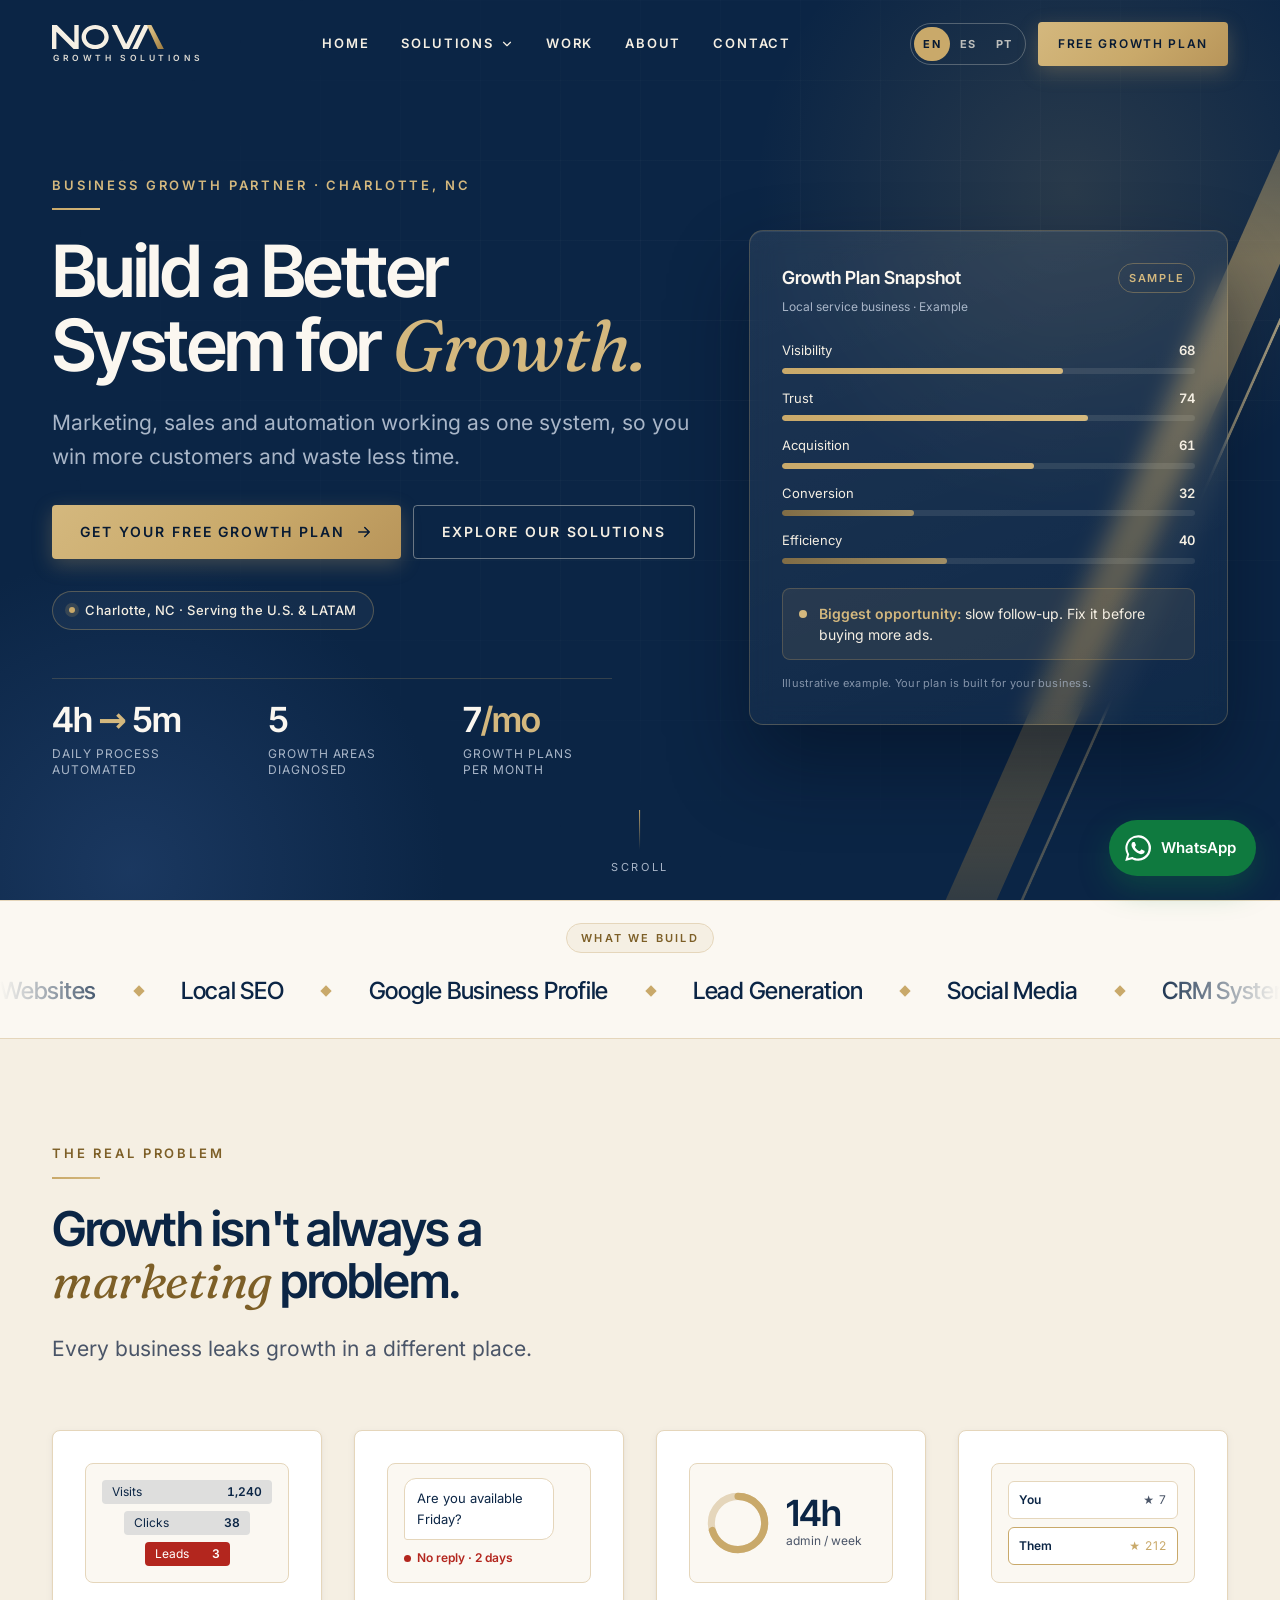
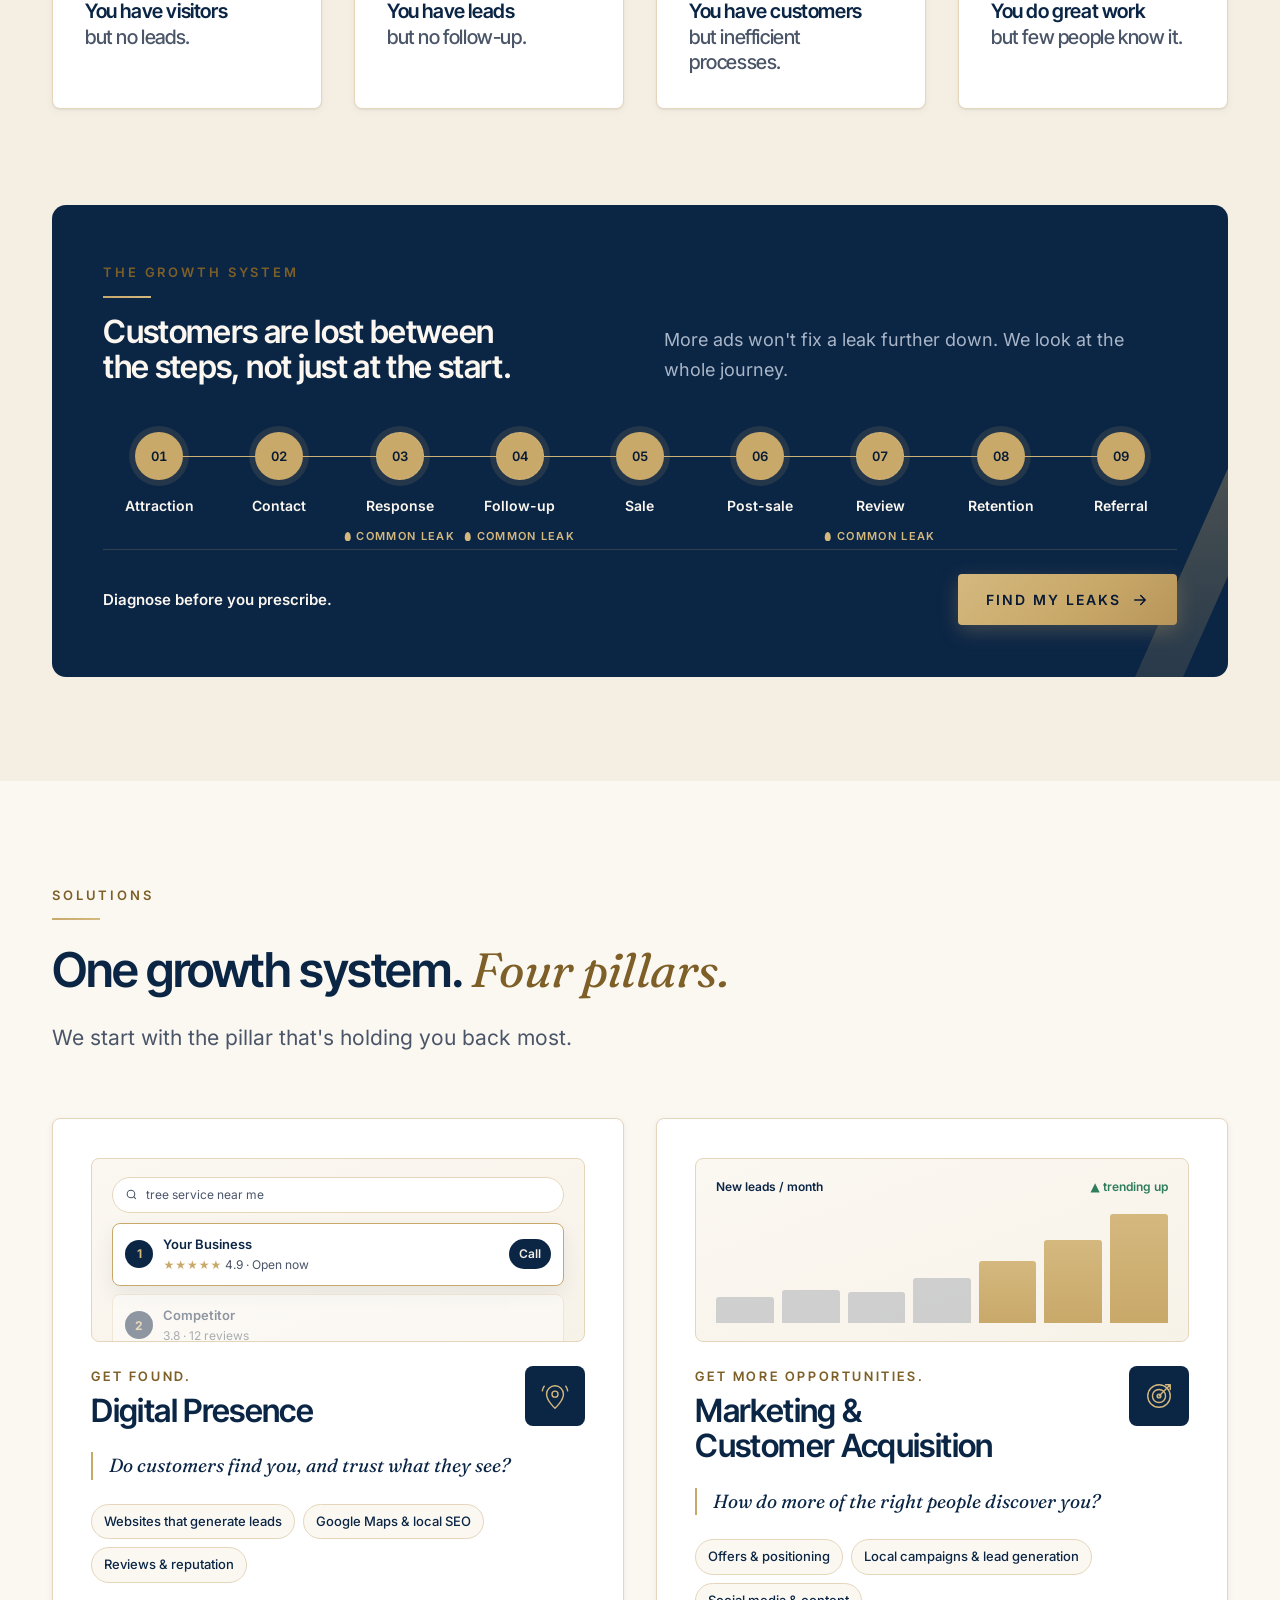
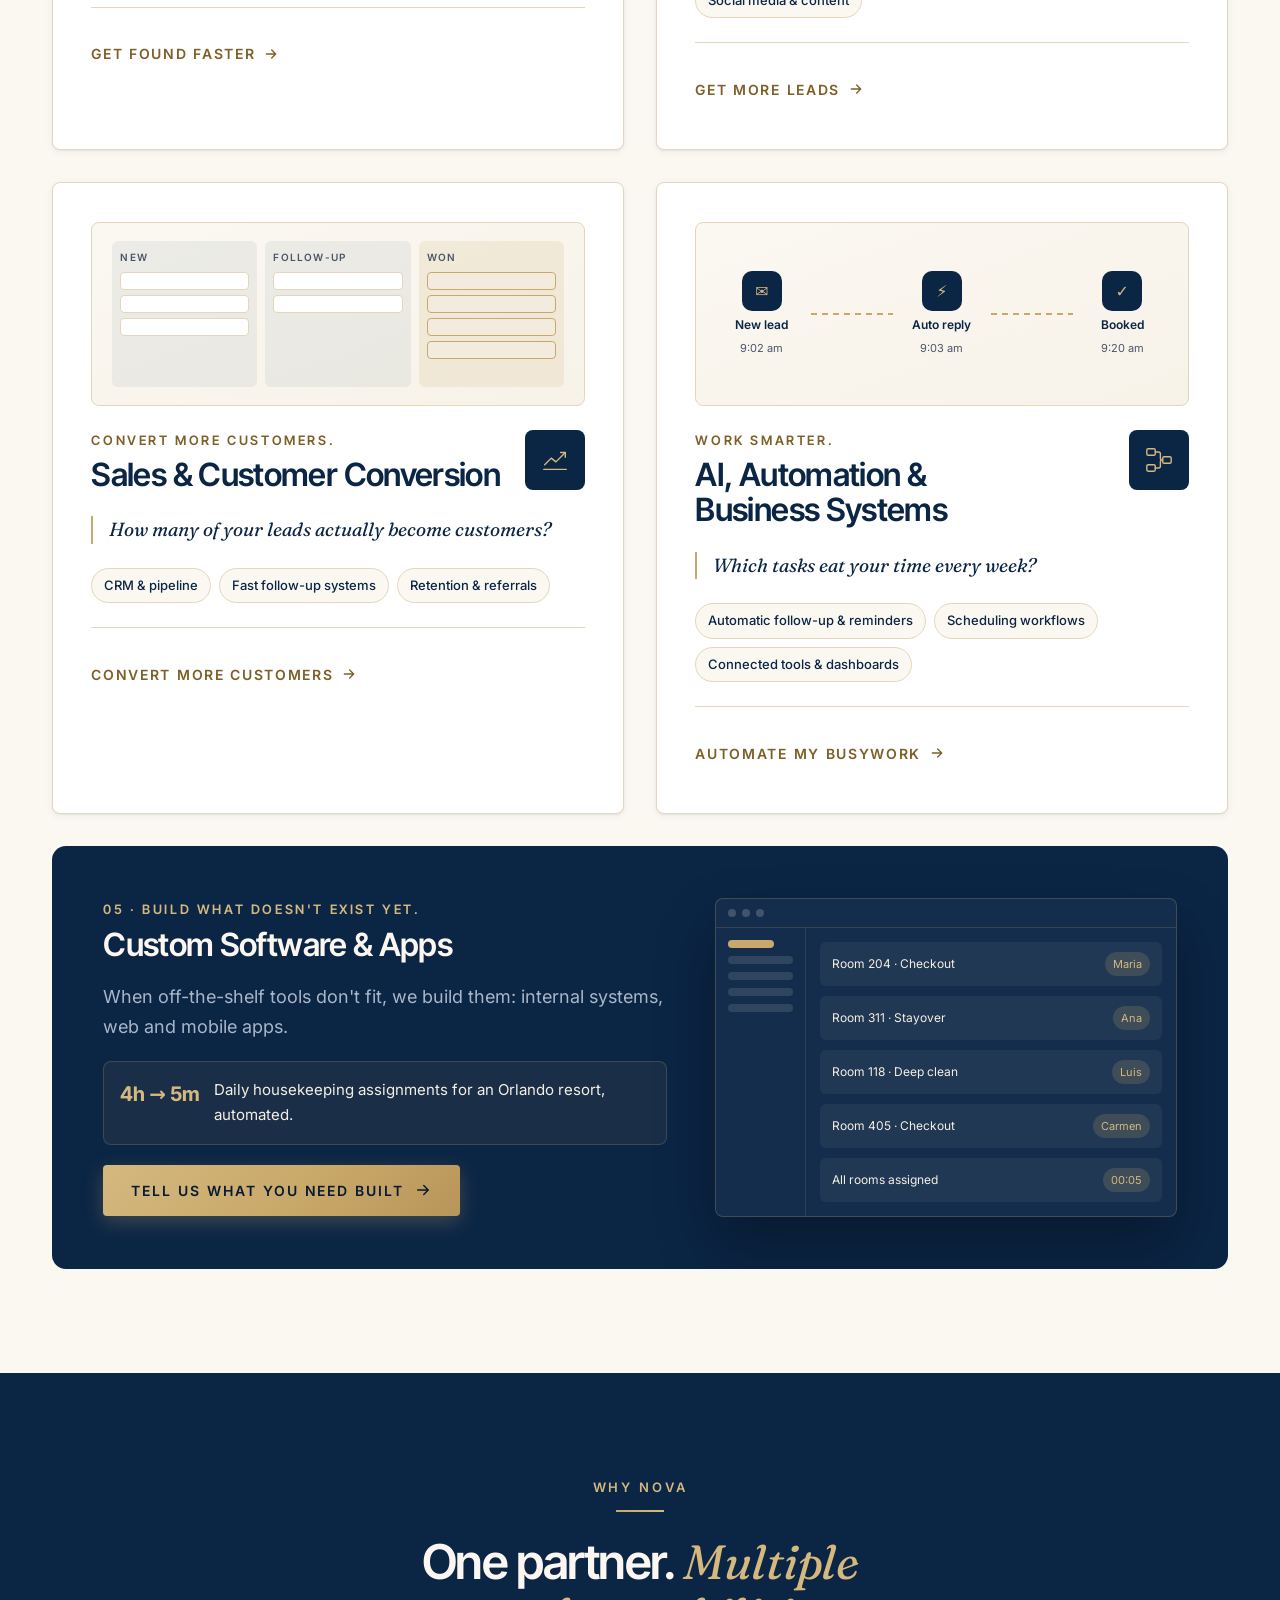
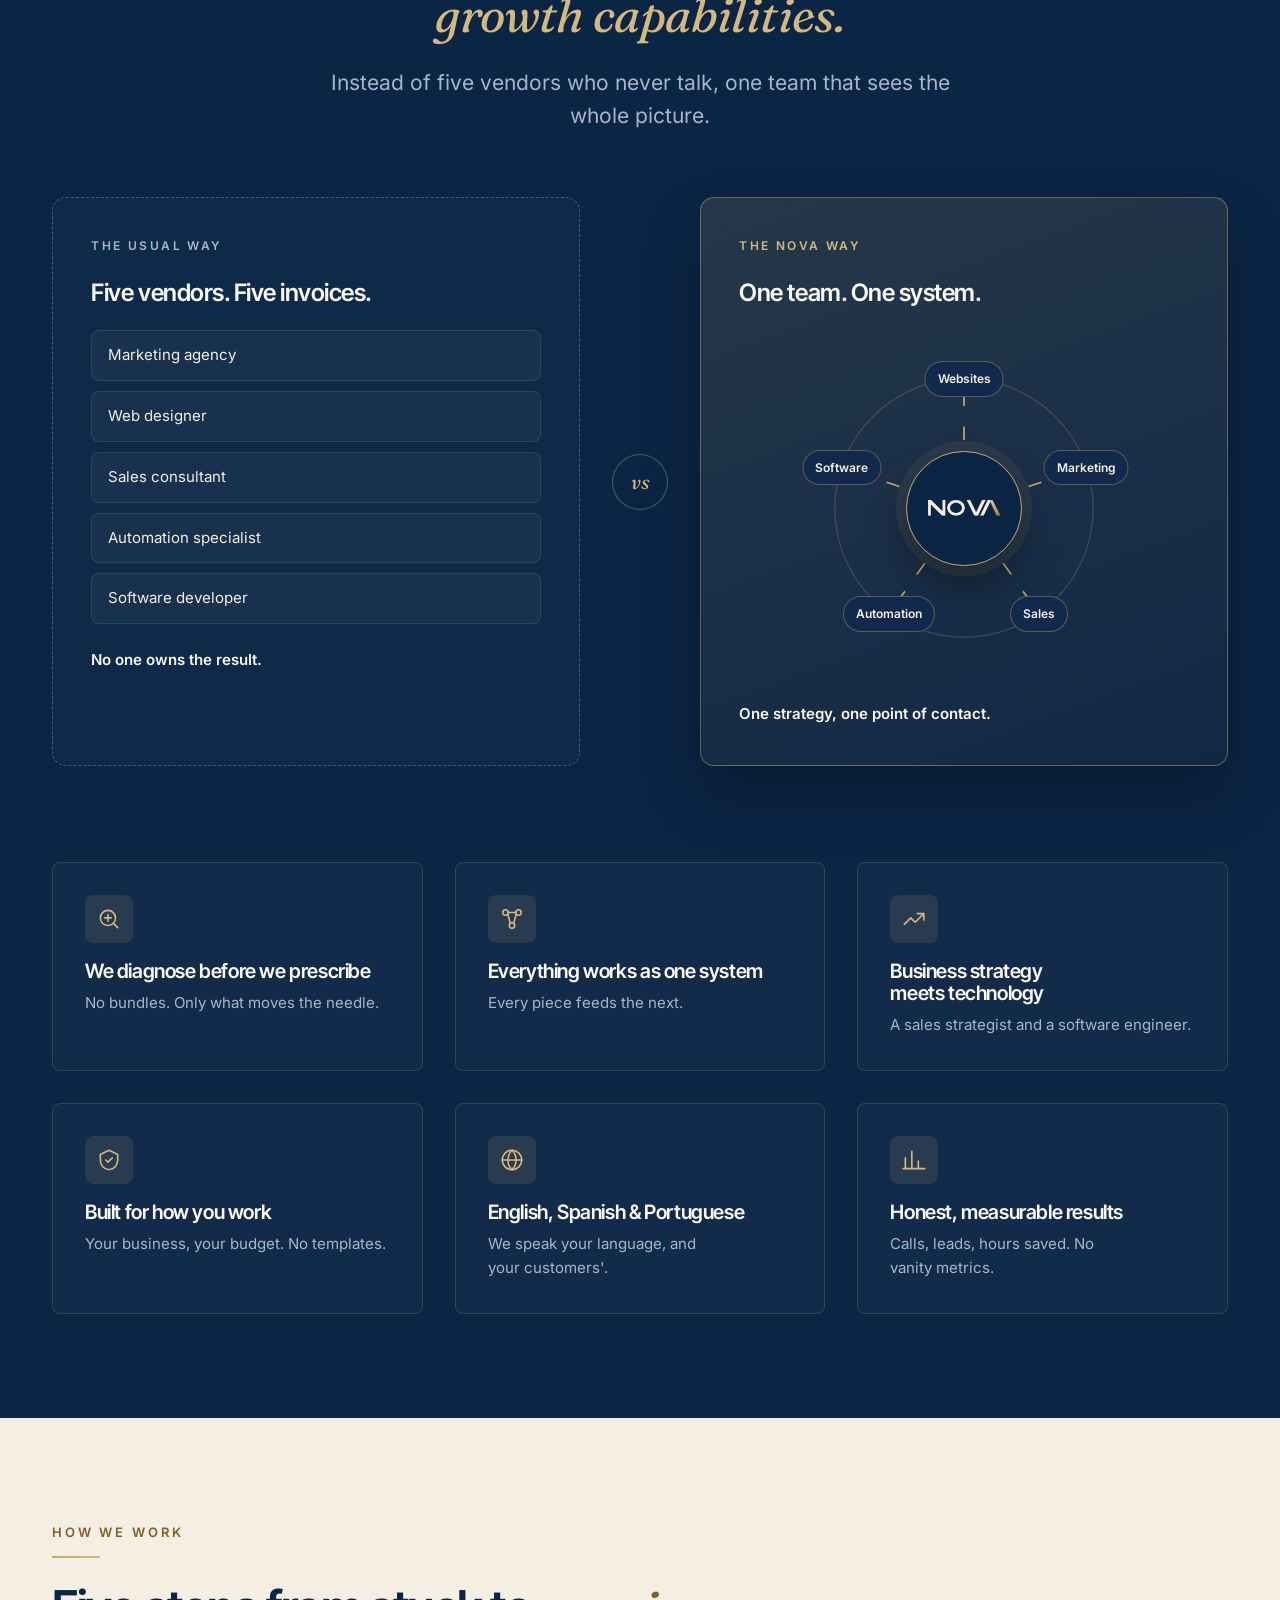
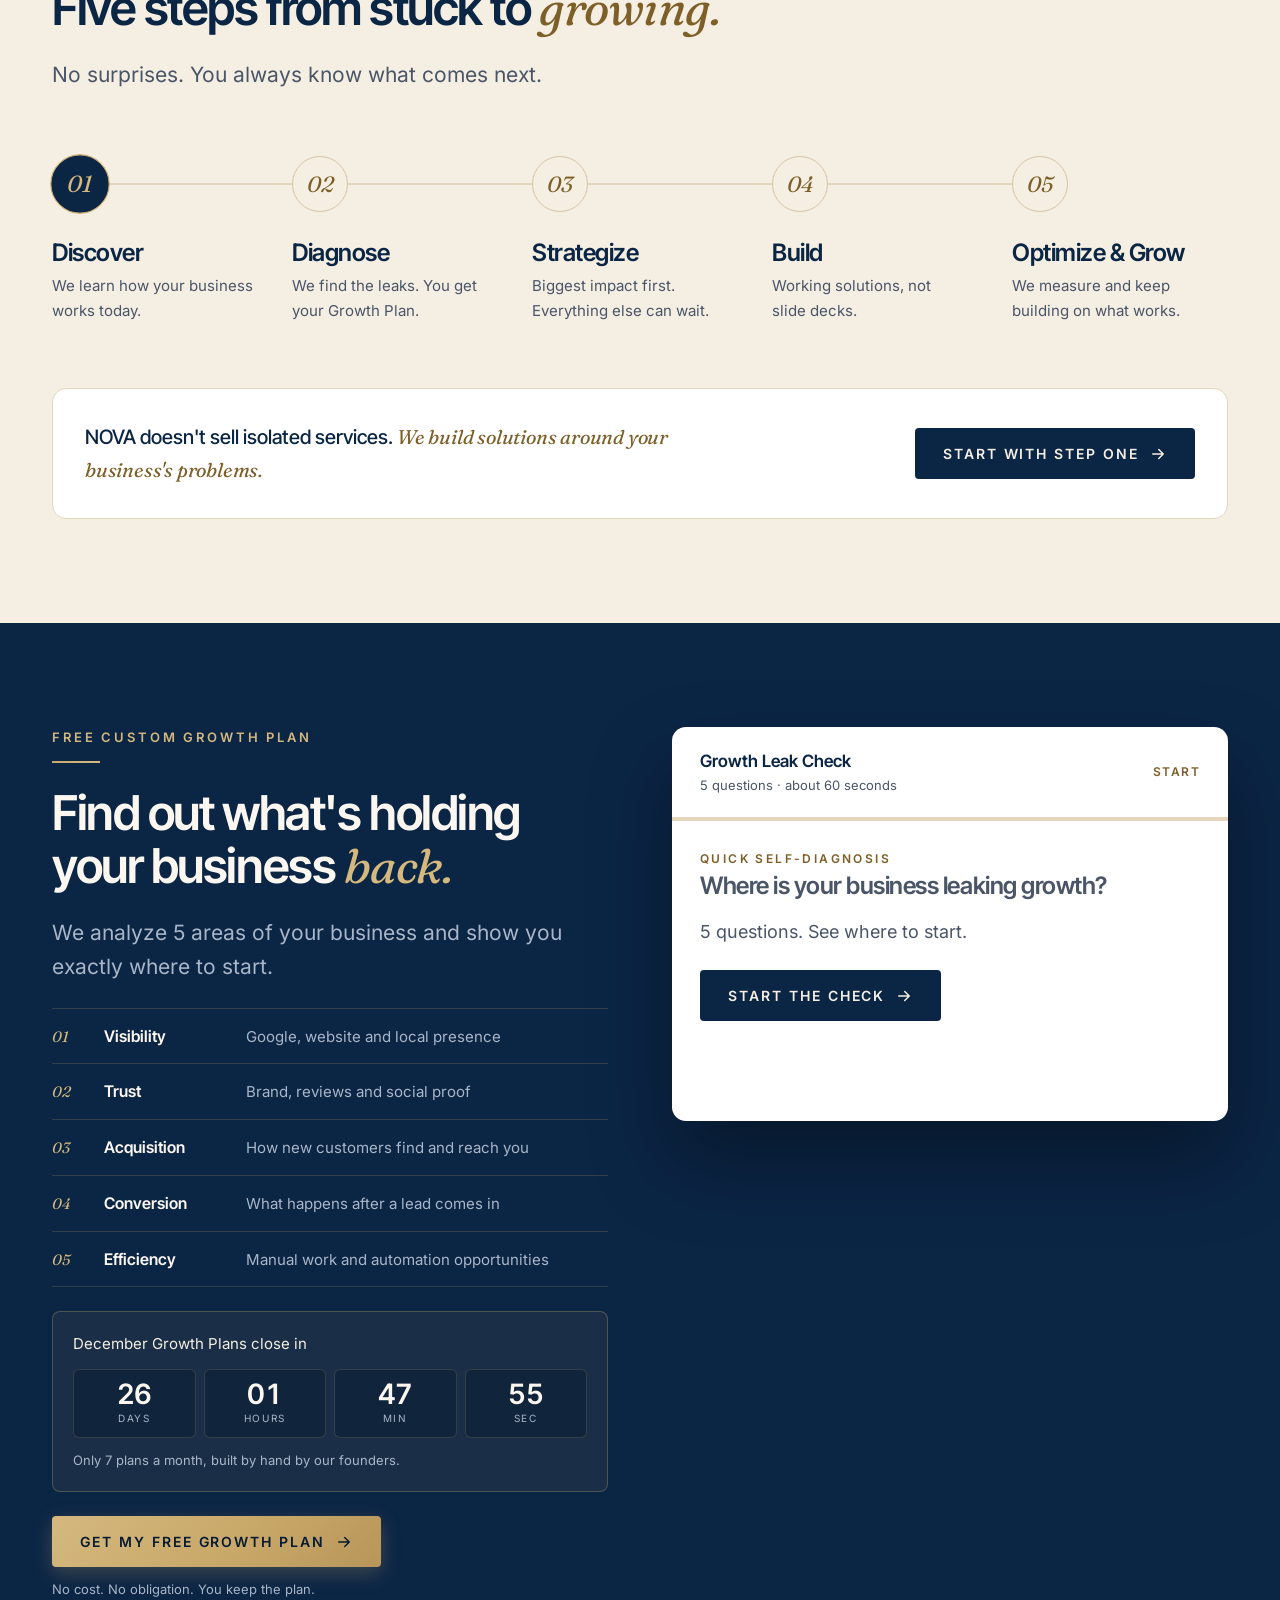
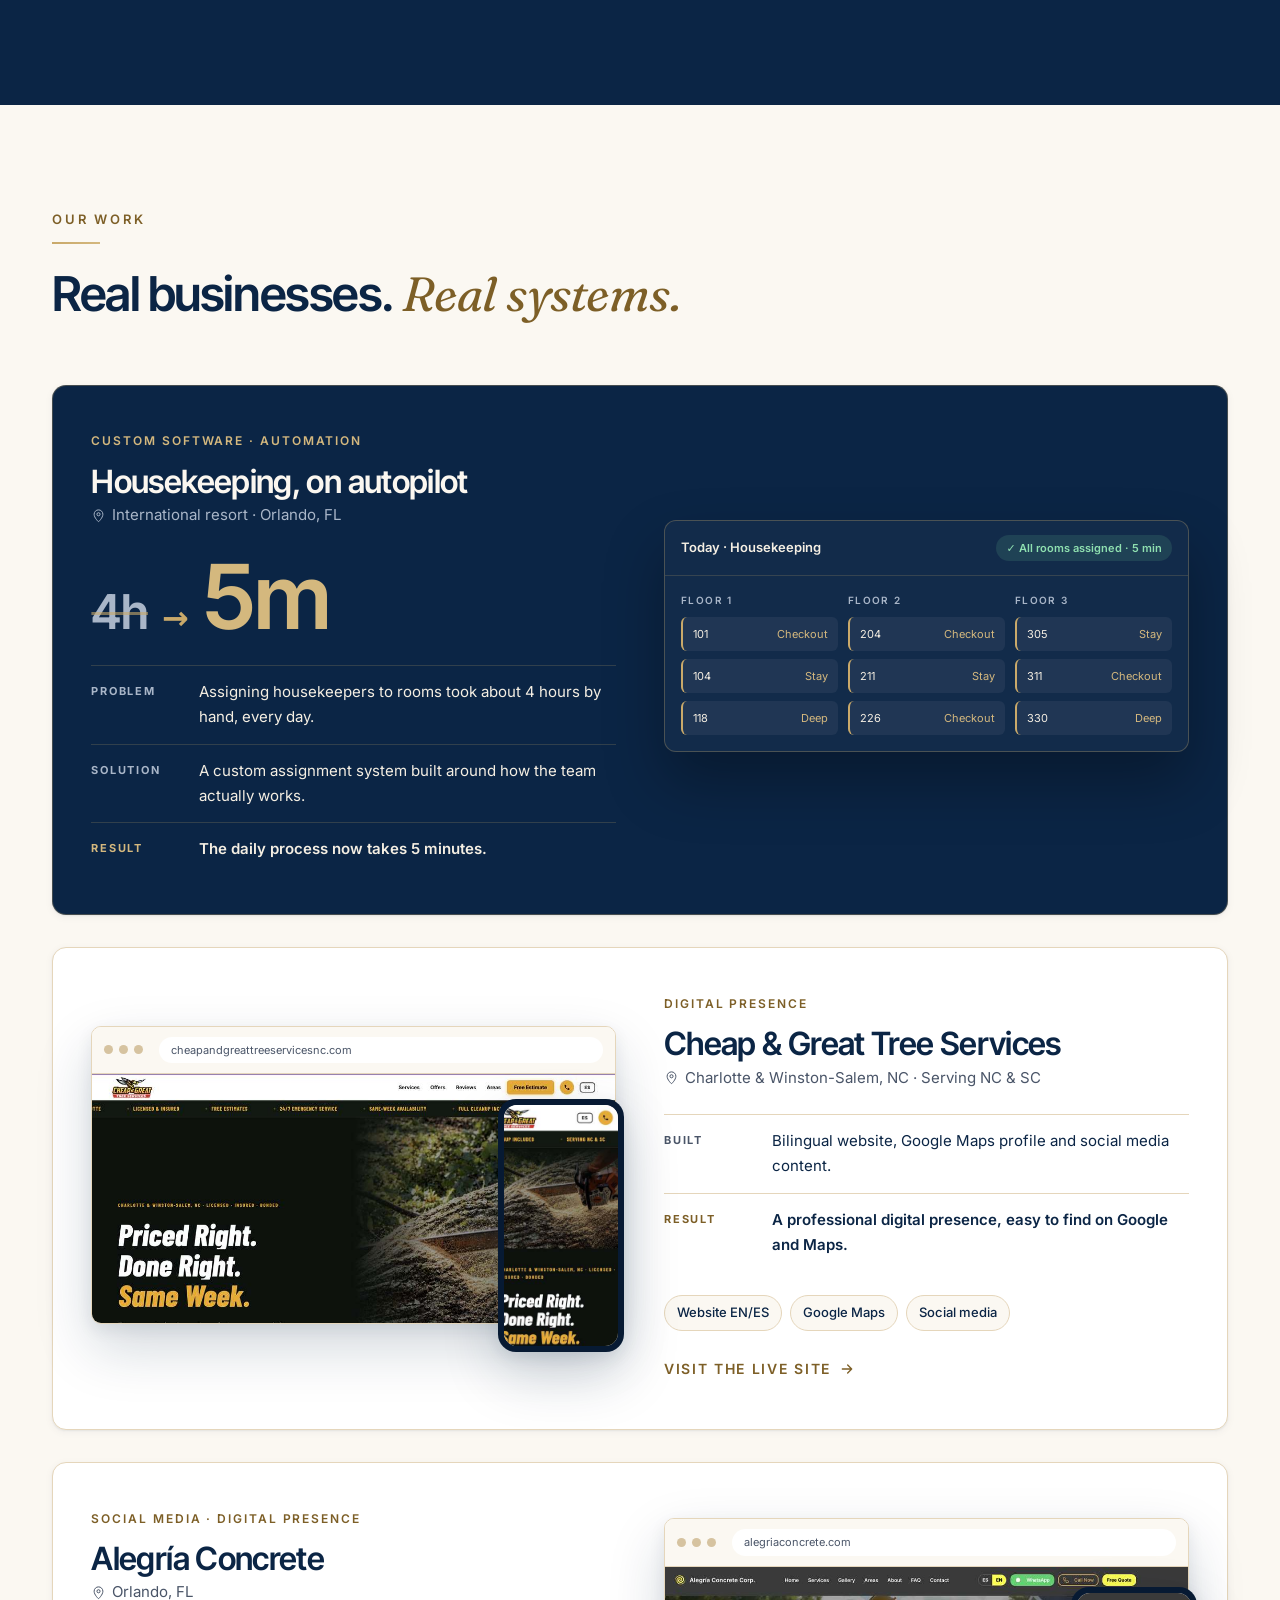
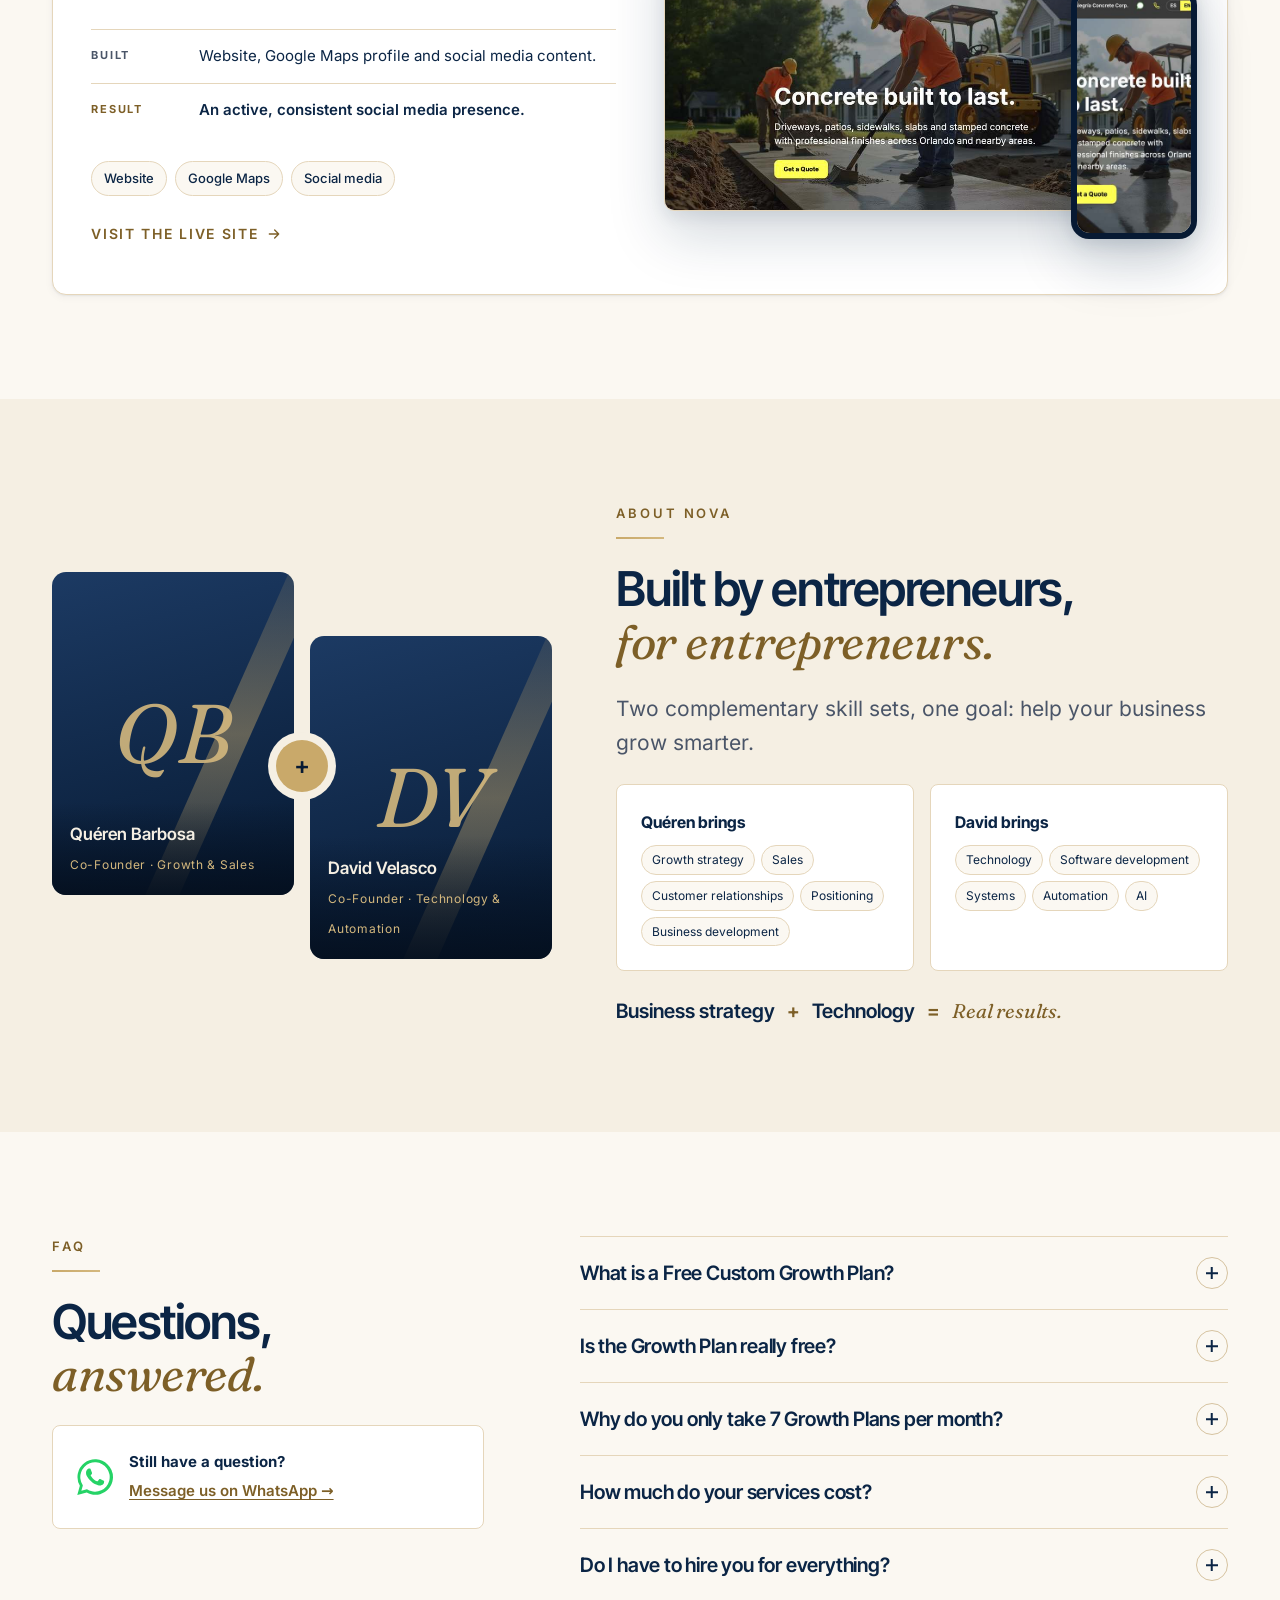
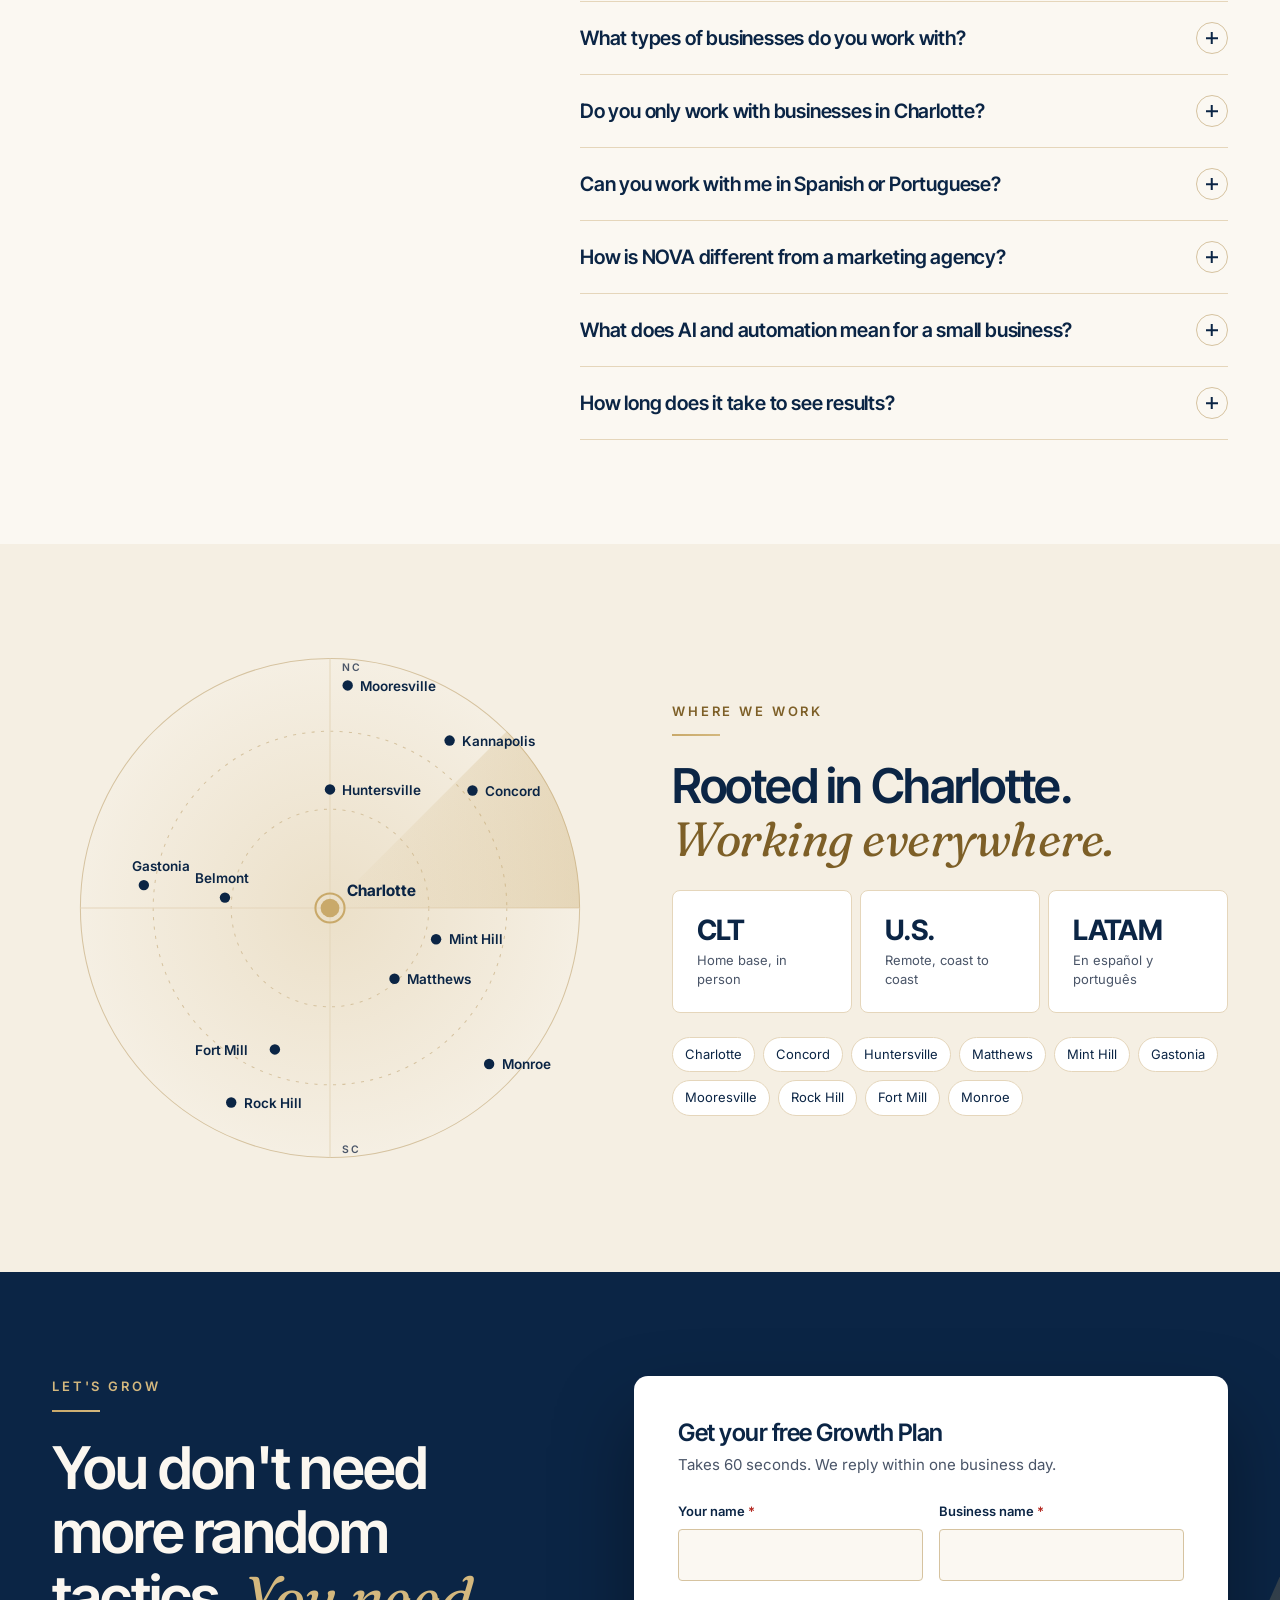
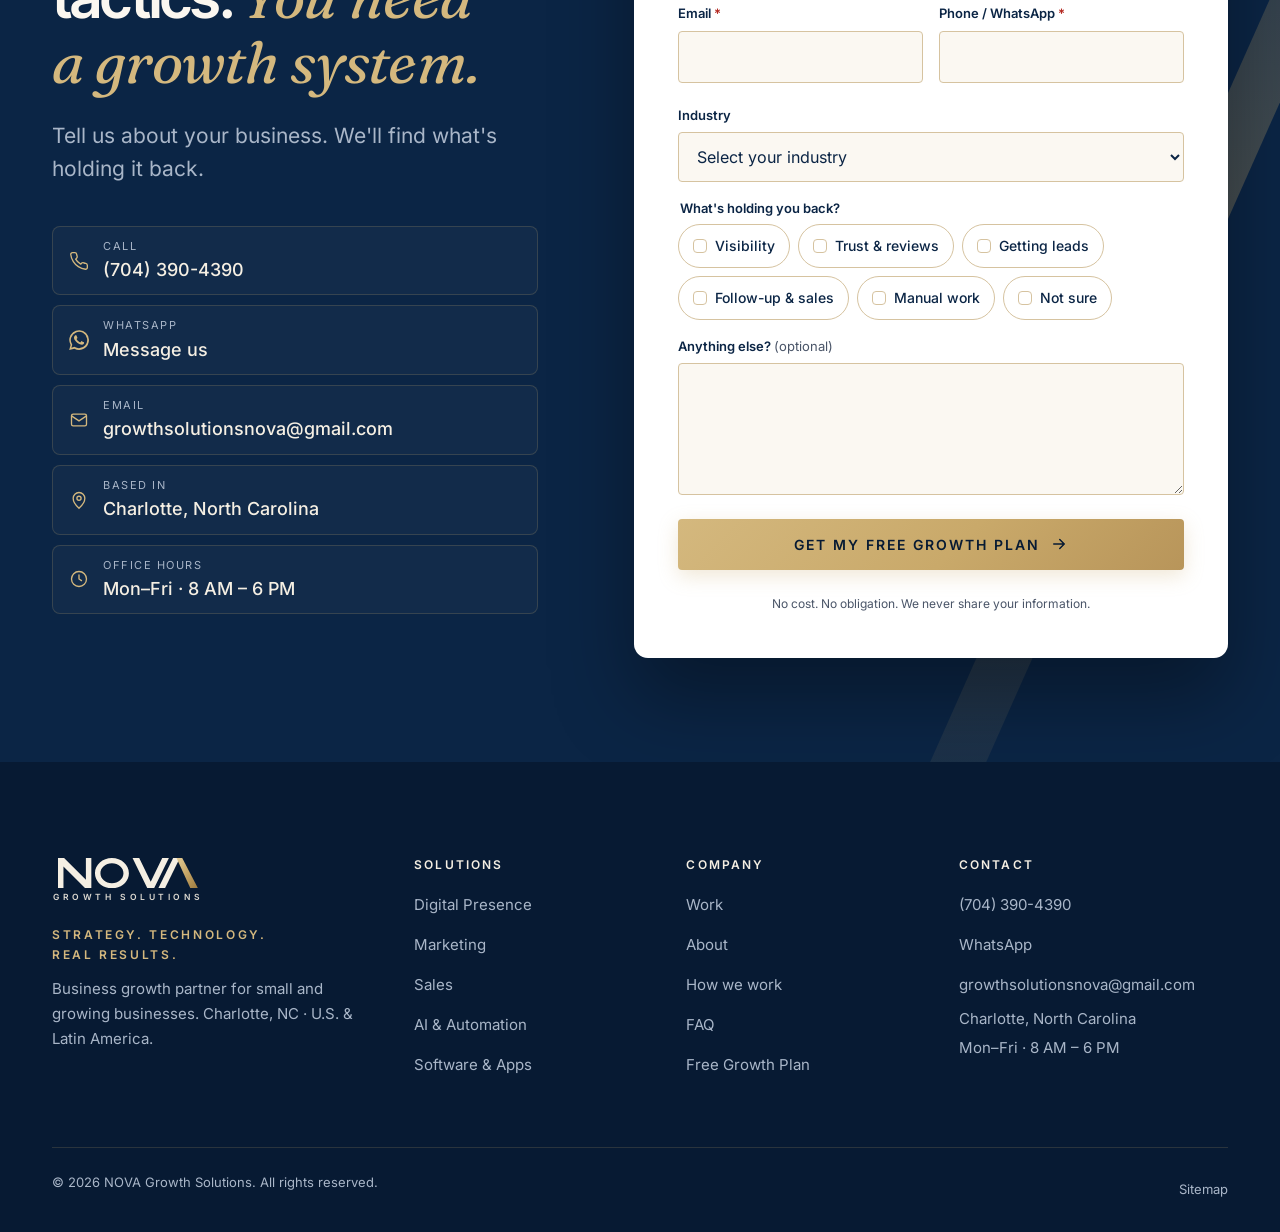
==== index.html @ db994dba "Add files via upload" ====
<!doctype html>
<html lang="en" class="no-js">
<head>
<meta charset="utf-8">
<meta name="viewport" content="width=device-width, initial-scale=1, viewport-fit=cover">
<script>document.documentElement.classList.replace('no-js','js');</script>

<!-- ============ SEO ============ -->
<title>NOVA Growth Solutions | Business Growth Partner in Charlotte, NC</title>
<meta name="description" content="Charlotte business growth partner: websites, local SEO, marketing, sales systems and AI automation for small businesses. Get your free Custom Growth Plan.">
<meta name="keywords" content="business growth partner, small business marketing Charlotte NC, website design Charlotte NC, local SEO Charlotte, marketing agency Charlotte NC, business automation Charlotte, Google Business Profile optimization Charlotte, CRM setup for small business, small business growth consulting, marketing for home service businesses, contractor marketing agency, lead follow-up automation, AI automation for small business, custom software for small business, free growth plan">
<meta name="author" content="NOVA Growth Solutions">
<meta name="robots" content="index, follow, max-image-preview:large">
<meta name="theme-color" content="#0B2545">
<meta name="color-scheme" content="light dark">
<meta name="geo.region" content="US-NC">
<meta name="geo.placename" content="Charlotte">
<meta name="geo.position" content="35.2271;-80.8431">
<link rel="canonical" href="https://novagrowth.solutions/">
<link rel="alternate" hreflang="en" href="https://novagrowth.solutions/">
<link rel="alternate" hreflang="x-default" href="https://novagrowth.solutions/">
<link rel="sitemap" type="application/xml" href="https://novagrowth.solutions/sitemap.xml">

<!-- Open Graph -->
<meta property="og:type" content="website">
<meta property="og:site_name" content="NOVA Growth Solutions">
<meta property="og:title" content="NOVA Growth Solutions — Build a Better System for Growth">
<meta property="og:description" content="Strategy, marketing, sales, technology and automation in one growth partner. Get a free Custom Growth Plan for your business.">
<meta property="og:url" content="https://novagrowth.solutions/">
<meta property="og:image" content="https://novagrowth.solutions/og-image.jpg">
<meta property="og:image:width" content="1200">
<meta property="og:image:height" content="630">
<meta property="og:image:alt" content="NOVA Growth Solutions — Strategy. Technology. Real Results.">
<meta property="og:locale" content="en_US">
<meta property="og:locale:alternate" content="es_US">
<meta property="og:locale:alternate" content="pt_BR">

<!-- Twitter / X -->
<meta name="twitter:card" content="summary_large_image">
<meta name="twitter:title" content="NOVA Growth Solutions — Build a Better System for Growth">
<meta name="twitter:description" content="Websites, marketing, sales systems and AI automation for growing businesses. Get your free Custom Growth Plan.">
<meta name="twitter:image" content="https://novagrowth.solutions/og-image.jpg">

<!-- Favicon: gold "A" chevron from the NOVA wordmark (inline SVG, works offline) -->
<link rel="icon" type="image/svg+xml" href="data:image/svg+xml,%3Csvg xmlns='http://www.w3.org/2000/svg' viewBox='0 0 64 64'%3E%3Crect width='64' height='64' rx='12' fill='%230B2545'/%3E%3Cpath d='M14 50 32 14l18 36h-8L32 30 22 50z' fill='%23C9A96A'/%3E%3C/svg%3E">

<!-- Fonts are embedded below (base64) so the site works offline:
     no preconnect / Google Fonts request needed. -->

<!-- ============ STRUCTURED DATA ============ -->
<script type="application/ld+json">
{
  "@context": "https://schema.org",
  "@graph": [
    {
      "@type": "ProfessionalService",
      "@id": "https://novagrowth.solutions/#business",
      "name": "NOVA Growth Solutions",
      "alternateName": "NOVA",
      "slogan": "Strategy. Technology. Real Results.",
      "description": "NOVA is a business growth partner that helps small and growing businesses get found, generate more opportunities, convert more customers and operate more efficiently through strategy, marketing, sales systems, technology and automation.",
      "url": "https://novagrowth.solutions/",
      "logo": "https://novagrowth.solutions/logo.png",
      "image": "https://novagrowth.solutions/og-image.jpg",
      "telephone": "+1-704-390-4390",
      "email": "growthsolutionsnova@gmail.com",
      "address": {
        "@type": "PostalAddress",
        "addressLocality": "Charlotte",
        "addressRegion": "NC",
        "addressCountry": "US"
      },
      "geo": { "@type": "GeoCoordinates", "latitude": 35.2271, "longitude": -80.8431 },
      "areaServed": [
        { "@type": "City", "name": "Charlotte, NC" },
        { "@type": "State", "name": "North Carolina" },
        { "@type": "State", "name": "South Carolina" },
        { "@type": "Country", "name": "United States" },
        { "@type": "Place", "name": "Latin America" }
      ],
      "knowsLanguage": ["en", "es", "pt"],
      "openingHoursSpecification": [{
        "@type": "OpeningHoursSpecification",
        "dayOfWeek": ["Monday", "Tuesday", "Wednesday", "Thursday", "Friday"],
        "opens": "08:00",
        "closes": "18:00"
      }],
      "founder": [
        { "@type": "Person", "name": "Quéren Barbosa", "jobTitle": "Co-Founder, Growth Strategy & Sales" },
        { "@type": "Person", "name": "David Velasco", "jobTitle": "Co-Founder, Technology & Automation" }
      ],
      "contactPoint": {
        "@type": "ContactPoint",
        "telephone": "+1-704-390-4390",
        "email": "growthsolutionsnova@gmail.com",
        "contactType": "sales",
        "availableLanguage": ["English", "Spanish", "Portuguese"],
        "hoursAvailable": { "@type": "OpeningHoursSpecification", "dayOfWeek": ["Monday", "Tuesday", "Wednesday", "Thursday", "Friday"], "opens": "08:00", "closes": "18:00" }
      },
      "makesOffer": {
        "@type": "Offer",
        "name": "Free Custom Growth Plan",
        "price": "0",
        "priceCurrency": "USD",
        "description": "A complimentary plan identifying opportunities to improve visibility, trust, customer acquisition, sales conversion and business efficiency."
      }
    },
    {
      "@type": "ItemList",
      "@id": "https://novagrowth.solutions/#services",
      "name": "NOVA Growth Solutions",
      "itemListElement": [
        { "@type": "ListItem", "position": 1, "item": { "@type": "Service", "name": "Digital Presence", "description": "Website design and development, Google Business Profile, local SEO, reviews and brand positioning so customers can find and trust your business.", "provider": { "@id": "https://novagrowth.solutions/#business" } } },
        { "@type": "ListItem", "position": 2, "item": { "@type": "Service", "name": "Marketing & Customer Acquisition", "description": "Marketing strategy, offers, campaigns, lead generation, content, social media, email marketing and funnels built to create real opportunities.", "provider": { "@id": "https://novagrowth.solutions/#business" } } },
        { "@type": "ListItem", "position": 3, "item": { "@type": "Service", "name": "Sales & Customer Conversion", "description": "Sales process structure, lead management, follow-up, CRM, pipeline organization, retention, referral and review systems.", "provider": { "@id": "https://novagrowth.solutions/#business" } } },
        { "@type": "ListItem", "position": 4, "item": { "@type": "Service", "name": "AI, Automation & Business Systems", "description": "Business process automation, AI automation, lead follow-up automation, CRM integrations, reminders, appointment workflows and dashboards.", "provider": { "@id": "https://novagrowth.solutions/#business" } } },
        { "@type": "ListItem", "position": 5, "item": { "@type": "Service", "name": "Custom Software & Apps", "description": "Custom software, web applications, mobile applications and integrations built around how your business actually works.", "provider": { "@id": "https://novagrowth.solutions/#business" } } }
      ]
    },
    {
      "@type": "FAQPage",
      "@id": "https://novagrowth.solutions/#faq",
      "mainEntity": [
        { "@type": "Question", "name": "What is a Free Custom Growth Plan?", "acceptedAnswer": { "@type": "Answer", "text": "It is a complimentary review of your business across five areas: visibility, trust, acquisition, conversion and efficiency. We look at how customers find you, what happens after they contact you and where time or money is being lost, then give you a clear, prioritized list of opportunities." } },
        { "@type": "Question", "name": "Is the Growth Plan really free?", "acceptedAnswer": { "@type": "Answer", "text": "Yes. There is no cost and no obligation. You keep the plan whether you work with us or not. If you want help implementing it, we will send you a written proposal first." } },
        { "@type": "Question", "name": "Why do you only take 7 Growth Plans per month?", "acceptedAnswer": { "@type": "Answer", "text": "Every plan is built by hand by our founders, not generated by a template. Limiting the number each month is how we keep each diagnosis specific to the business in front of us." } },
        { "@type": "Question", "name": "How much do your services cost?", "acceptedAnswer": { "@type": "Answer", "text": "It depends on what your business actually needs, which is why we diagnose before we prescribe. After your Growth Plan you receive a written proposal with clear scope and pricing before any work begins." } },
        { "@type": "Question", "name": "Do I have to hire you for everything?", "acceptedAnswer": { "@type": "Answer", "text": "No. Some clients only need a website or a follow-up system. Others need several pieces working together. We recommend only what will make the biggest impact for your business." } },
        { "@type": "Question", "name": "What types of businesses do you work with?", "acceptedAnswer": { "@type": "Answer", "text": "Small and growing businesses, especially local and owner-operated service companies such as home services, tree services, landscaping, cleaning, remodeling, painting, roofing, concrete, detailing and contractors. We also work with hospitality and other businesses that need better systems." } },
        { "@type": "Question", "name": "Do you only work with businesses in Charlotte?", "acceptedAnswer": { "@type": "Answer", "text": "We are based in Charlotte, North Carolina, and work with businesses across the United States and Latin America. Most of our work can be done remotely." } },
        { "@type": "Question", "name": "Can you work with me in Spanish or Portuguese?", "acceptedAnswer": { "@type": "Answer", "text": "Yes. Our team works in English, Spanish and Portuguese, and we can build bilingual websites and marketing for your customers." } },
        { "@type": "Question", "name": "How is NOVA different from a marketing agency?", "acceptedAnswer": { "@type": "Answer", "text": "Most agencies sell one piece, such as ads, a website or social media. NOVA looks at the whole system behind growth, from visibility and marketing to sales follow-up, technology and automation, and fixes the part that is actually holding you back." } },
        { "@type": "Question", "name": "What does AI and automation mean for a small business?", "acceptedAnswer": { "@type": "Answer", "text": "It means less manual work: automatic lead follow-up, appointment reminders, review requests, connected tools and dashboards. For an international resort in Orlando we built a housekeeper assignment system that reduced a four-hour daily process to five minutes." } },
        { "@type": "Question", "name": "How long does it take to see results?", "acceptedAnswer": { "@type": "Answer", "text": "Some improvements, like faster lead follow-up or a better Google Business Profile, can show impact within weeks. Others, like SEO, build over months. Your Growth Plan will set realistic expectations for each recommendation." } }
      ]
    },
    {
      "@type": "BreadcrumbList",
      "@id": "https://novagrowth.solutions/#breadcrumb",
      "itemListElement": [
        { "@type": "ListItem", "position": 1, "name": "Home", "item": "https://novagrowth.solutions/" },
        { "@type": "ListItem", "position": 2, "name": "Free Growth Plan", "item": "https://novagrowth.solutions/#growth-plan" }
      ]
    }
  ]
}
</script>

<style>
/* ============ DESIGN TOKENS ============ */
:root{
  /* Brand palette */
  --navy-900:#071A33; --navy-800:#0B2545; --navy-700:#10294D; --navy-600:#1C3A63; --navy-300:#A9B6C8;
  --gold-700:#7D5F27; --gold-500:#C9A96A; --gold-400:#D4B87E; --gold-200:#E9DCBF;
  --taupe:#E5D6BB; --sand:#F5EFE3; --white:#FFFFFF; --slate:#4A5568;
  --success:#2F7D5B; --error:#B3261E;

  /* Semantic (light) */
  --bg:var(--sand); --surface:var(--white); --surface-2:#FBF8F2;
  --text:var(--navy-800); --text-muted:var(--slate);
  --accent:var(--gold-500); --accent-text:var(--gold-700);
  --border:var(--taupe); --border-strong:#D6C3A0;
  --inverse-bg:var(--navy-800); --inverse-text:var(--sand); --inverse-muted:var(--navy-300); --inverse-accent:var(--gold-400);

  /* Typography */
  --font-display:"Inter Tight","Inter",system-ui,-apple-system,"Segoe UI",Roboto,sans-serif;
  --font-body:"Inter",system-ui,-apple-system,"Segoe UI",Roboto,sans-serif;
  --font-serif:"Fraunces",Georgia,"Times New Roman",serif;
  --fs-h1:clamp(2.5rem,1.6rem + 3.9vw,4.5rem);
  --fs-h2:clamp(2rem,1.5rem + 2.2vw,3rem);
  --fs-h3:clamp(1.5rem,1.3rem + .9vw,2rem);
  --fs-h4:clamp(1.25rem,1.15rem + .45vw,1.5rem);
  --fs-h5:clamp(1.125rem,1.08rem + .2vw,1.25rem);
  --fs-eyebrow:.8125rem;
  --fs-body:clamp(1rem,.96rem + .2vw,1.125rem);
  --fs-lead:clamp(1.125rem,1.05rem + .35vw,1.3125rem);
  --fs-small:.9375rem; --fs-caption:.8125rem;

  /* Spacing (8px base) */
  --s-1:8px; --s-2:16px; --s-3:24px; --s-4:32px; --s-6:48px; --s-8:64px; --s-12:96px; --s-16:128px;
  --section-y:clamp(64px,5vw + 40px,128px);
  --gutter:clamp(16px,2vw + 8px,32px);
  --container:1240px;

  /* Shape & depth */
  --r-sm:4px; --r-md:8px; --r-lg:14px; --r-pill:999px;
  --shadow-1:0 1px 2px rgba(11,37,69,.06),0 2px 8px rgba(11,37,69,.05);
  --shadow-2:0 8px 24px rgba(11,37,69,.10),0 2px 6px rgba(11,37,69,.06);
  --shadow-3:0 24px 56px rgba(11,37,69,.18),0 6px 16px rgba(11,37,69,.08);

  /* Motion */
  --ease:cubic-bezier(.2,.7,.2,1);
  --t-fast:200ms; --t-med:300ms; --t-slow:400ms;
}

/* Dark mode: automatic by system preference */
@media (prefers-color-scheme:dark){
  :root{
    --bg:var(--navy-900); --surface:var(--navy-700); --surface-2:#0C2242;
    --text:var(--sand); --text-muted:var(--navy-300);
    --accent:var(--gold-500); --accent-text:var(--gold-400);
    --border:var(--navy-600); --border-strong:#2A4B78;
    --inverse-bg:#0A1F3C; --inverse-text:var(--sand); --inverse-muted:var(--navy-300); --inverse-accent:var(--gold-400);
    --shadow-1:0 1px 2px rgba(0,0,0,.3),0 2px 8px rgba(0,0,0,.2);
    --shadow-2:0 8px 24px rgba(0,0,0,.35),0 2px 6px rgba(0,0,0,.25);
    --shadow-3:0 24px 56px rgba(0,0,0,.5),0 6px 16px rgba(0,0,0,.3);
  }
}

/* ============ RESET ============ */
*,*::before,*::after{box-sizing:border-box}
*{margin:0}
[hidden]{display:none!important}
html{overflow-x:clip;-webkit-text-size-adjust:100%;text-size-adjust:100%;scroll-behavior:smooth;scroll-padding-top:88px}
body{min-height:100vh;background:var(--bg);color:var(--text);font-family:var(--font-body);font-size:var(--fs-body);line-height:1.65;-webkit-font-smoothing:antialiased;-moz-osx-font-smoothing:grayscale;text-rendering:optimizeLegibility;overflow-x:hidden}
img,picture,svg,video{display:block;max-width:100%;height:auto}
input,button,textarea,select{font:inherit;color:inherit}
button{cursor:pointer;background:none;border:0}
a{color:inherit;text-decoration-thickness:1px;text-underline-offset:3px}
ul[role=list],ol[role=list]{list-style:none;padding:0}
p,h1,h2,h3,h4,h5,h6{overflow-wrap:break-word}
::selection{background:var(--gold-200);color:var(--navy-800)}

/* ============ TYPOGRAPHY ============ */
h1,h2,h3,h4,h5,h6,.h1,.h2,.h3,.h4,.h5,.h6{font-family:var(--font-display);font-weight:600;line-height:1.1;letter-spacing:-.02em;text-wrap:balance}
h1,.h1{font-size:var(--fs-h1);letter-spacing:-.035em;line-height:1.02}
h2,.h2{font-size:var(--fs-h2);letter-spacing:-.03em}
h3,.h3{font-size:var(--fs-h3)}
h4,.h4{font-size:var(--fs-h4);line-height:1.25}
h5,.h5{font-size:var(--fs-h5);line-height:1.3}
h6,.h6{font-size:var(--fs-eyebrow);letter-spacing:.2em;text-transform:uppercase}
p{text-wrap:pretty;max-width:68ch}
.lead{font-size:var(--fs-lead);color:var(--text-muted);line-height:1.6}
.small{font-size:var(--fs-small)}
.caption{font-size:var(--fs-caption);color:var(--text-muted)}
.serif{font-family:var(--font-serif);font-style:italic;font-weight:400;letter-spacing:-.01em}
.accent{color:var(--accent-text)}
.eyebrow{display:inline-flex;flex-direction:column;gap:12px;font-family:var(--font-body);font-size:var(--fs-eyebrow);font-weight:600;letter-spacing:.22em;text-transform:uppercase;color:var(--accent-text)}
.eyebrow::after{content:"";width:48px;height:2px;background:linear-gradient(90deg,var(--gold-500),var(--gold-400))}
.eyebrow--center{align-items:center}

/* ============ LAYOUT: GRID & HELPERS ============ */
.container{width:100%;max-width:var(--container);margin-inline:auto;padding-inline:var(--gutter)}
.section{padding-block:var(--section-y);position:relative}
.section--inverse{background:var(--inverse-bg);color:var(--inverse-text)}
.section--inverse .lead,.section--inverse .muted{color:var(--inverse-muted)}
.section--inverse .eyebrow,.section--inverse .accent{color:var(--inverse-accent)}
.section--surface{background:var(--surface-2)}
.section-head{display:grid;gap:var(--s-3);max-width:760px;margin-bottom:var(--s-8)}
.section-head--center{margin-inline:auto;text-align:center;justify-items:center}
.grid{display:grid;gap:var(--s-3)}
.grid-2,.grid-3,.grid-4{display:grid;gap:var(--s-3);grid-template-columns:1fr}
@media (min-width:768px){.grid-2{grid-template-columns:repeat(2,1fr)}.grid-3{grid-template-columns:repeat(2,1fr)}.grid-4{grid-template-columns:repeat(2,1fr)}}
@media (min-width:1024px){.grid-3{grid-template-columns:repeat(3,1fr)}.grid-4{grid-template-columns:repeat(4,1fr)}.grid-2,.grid-3,.grid-4{gap:var(--s-4)}}
.stack{display:flex;flex-direction:column;gap:var(--s-2)}
.cluster{display:flex;flex-wrap:wrap;align-items:center;gap:var(--s-2)}
.center{text-align:center}
.muted{color:var(--text-muted)}
.sr-only{position:absolute!important;width:1px;height:1px;padding:0;margin:-1px;overflow:hidden;clip:rect(0,0,0,0);white-space:nowrap;border:0}
.skip-link{position:fixed;top:12px;left:12px;z-index:1000;padding:12px 20px;border-radius:var(--r-md);background:var(--gold-500);color:var(--navy-900);font-weight:600;transform:translateY(-150%);transition:transform var(--t-fast) var(--ease)}
.skip-link:focus{transform:none}
.gold-diagonal{position:absolute;pointer-events:none;width:2px;background:linear-gradient(180deg,transparent,var(--gold-500) 20%,var(--gold-400) 80%,transparent);transform:rotate(22deg);transform-origin:top}

/* ============ BUTTONS ============ */
.btn{position:relative;display:inline-flex;align-items:center;justify-content:center;gap:10px;min-height:48px;padding:14px 28px;border-radius:var(--r-sm);font-family:var(--font-body);font-size:.875rem;font-weight:600;letter-spacing:.14em;text-transform:uppercase;text-decoration:none;white-space:nowrap;overflow:hidden;isolation:isolate;transition:transform var(--t-med) var(--ease),box-shadow var(--t-med) var(--ease),background-color var(--t-med) var(--ease),color var(--t-med) var(--ease),border-color var(--t-med) var(--ease)}
.btn svg{width:18px;height:18px;transition:transform var(--t-med) var(--ease)}
.btn:hover svg{transform:translateX(4px)}
.btn--gold{background:linear-gradient(135deg,var(--gold-400),var(--gold-500) 55%,#B8955A);color:var(--navy-900);box-shadow:0 6px 20px rgba(201,169,106,.28)}
.btn--gold:hover{transform:translateY(-2px);box-shadow:0 12px 28px rgba(201,169,106,.38)}
.btn--gold::before{content:"";position:absolute;inset:0;z-index:-1;background:linear-gradient(110deg,transparent 30%,rgba(255,255,255,.55) 50%,transparent 70%);transform:translateX(-120%);transition:transform 700ms var(--ease)}
.btn--gold:hover::before{transform:translateX(120%)}
.btn--navy{background:var(--navy-800);color:var(--sand)}
.btn--navy:hover{background:var(--navy-600);transform:translateY(-2px);box-shadow:var(--shadow-2)}
@media (prefers-color-scheme:dark){.btn--navy{background:var(--sand);color:var(--navy-900)}.btn--navy:hover{background:var(--white)}}
.btn--ghost{border:1px solid currentColor;color:inherit;background:transparent}
.btn--ghost:hover{border-color:var(--accent);color:var(--accent-text);transform:translateY(-2px)}
.section--inverse .btn--ghost:hover{color:var(--gold-400)}
.btn--block{width:100%}
@media (max-width:599px){.btn{white-space:normal;text-align:center;line-height:1.35;letter-spacing:.1em}}
.link-arrow{display:inline-flex;align-items:center;gap:8px;font-weight:600;font-size:.875rem;letter-spacing:.12em;text-transform:uppercase;color:var(--accent-text);text-decoration:none;min-height:44px}
.link-arrow svg{width:16px;height:16px;transition:transform var(--t-med) var(--ease)}
.link-arrow:hover svg{transform:translateX(4px)}

/* ============ CHIP / BADGE ============ */
.chip{display:inline-flex;align-items:center;gap:10px;padding:8px 16px;border:1px solid var(--border);border-radius:var(--r-pill);background:color-mix(in srgb,var(--surface) 70%,transparent);font-size:var(--fs-caption);font-weight:500;letter-spacing:.04em;color:var(--text)}
.chip::before{content:"";width:6px;height:6px;border-radius:50%;background:var(--gold-500);box-shadow:0 0 0 4px rgba(201,169,106,.18)}
.section--inverse .chip,.chip--inverse{border-color:rgba(201,169,106,.35);background:rgba(255,255,255,.04);color:var(--sand)}

/* ============ CARD BASE ============ */
.card{position:relative;background:var(--surface);border:1px solid var(--border);border-radius:var(--r-md);padding:var(--s-4);box-shadow:var(--shadow-1);transition:transform var(--t-med) var(--ease),box-shadow var(--t-med) var(--ease),border-color var(--t-med) var(--ease)}
.card::before{content:"";position:absolute;left:0;right:0;top:-1px;height:3px;border-radius:var(--r-md) var(--r-md) 0 0;background:linear-gradient(90deg,var(--gold-500),var(--gold-400));transform:scaleX(0);transform-origin:left;transition:transform var(--t-slow) var(--ease)}
.card:hover{transform:translateY(-6px);box-shadow:var(--shadow-3);border-color:var(--border-strong)}
.card:hover::before{transform:scaleX(1)}

/* ============ FOCUS & MOTION ============ */
:focus-visible{outline:2px solid var(--gold-500);outline-offset:3px;border-radius:var(--r-sm)}
.reveal{opacity:1}
.js .reveal{opacity:0;transform:translateY(24px);transition:opacity 700ms var(--ease),transform 700ms var(--ease);transition-delay:var(--d,0ms)}
.js .reveal.is-in{opacity:1;transform:none}
@media (prefers-reduced-motion:reduce){
  html{scroll-behavior:auto}
  *,*::before,*::after{animation-duration:.01ms!important;animation-iteration-count:1!important;transition-duration:.01ms!important;transition-delay:0ms!important}
  .js .reveal{opacity:1;transform:none}
}
</style>
</head>
<body id="top">
<a class="skip-link" href="#main">Skip to content</a>

<!-- ============ SVG SPRITE (logo + icons) ============ -->
<svg width="0" height="0" style="position:absolute" aria-hidden="true" focusable="false">
  <defs>
    <linearGradient id="g-gold" x1="0" y1="0" x2="1" y2="1">
      <stop offset="0" stop-color="#E4CC96"/><stop offset=".45" stop-color="#C9A96A"/><stop offset="1" stop-color="#9C7A3E"/>
    </linearGradient>
    <symbol id="nova-wordmark" viewBox="0 0 462 100">
      <path fill="currentColor" d="M0 100V0h20l72 72V0h18v100H90L18 28v72z"/>
      <path fill="currentColor" fill-rule="evenodd" d="M178 0c31 0 56 22.4 56 50s-25 50-56 50-56-22.4-56-50S147 0 178 0zm0 17c-21.3 0-38 14.8-38 33s16.7 33 38 33 38-14.8 38-33-16.7-33-38-33z"/>
      <path fill="currentColor" d="M246 0h22l38 78 38-78h22l-49 100h-22z"/>
      <path fill="currentColor" d="M331 100 380 0h22l-49 100z"/>
      <path fill="url(#g-gold)" d="M391 0h19l52 100h-25z"/>
    </symbol>
    <symbol id="i-arrow" viewBox="0 0 24 24"><path d="M5 12h14M13 6l6 6-6 6" fill="none" stroke="currentColor" stroke-width="2" stroke-linecap="round" stroke-linejoin="round"/></symbol>
    <symbol id="i-chevron" viewBox="0 0 24 24"><path d="m6 9 6 6 6-6" fill="none" stroke="currentColor" stroke-width="2" stroke-linecap="round" stroke-linejoin="round"/></symbol>
    <symbol id="i-phone" viewBox="0 0 24 24"><path d="M22 16.9v3a2 2 0 0 1-2.2 2 19.8 19.8 0 0 1-8.6-3.1 19.5 19.5 0 0 1-6-6A19.8 19.8 0 0 1 2.1 4.2 2 2 0 0 1 4.1 2h3a2 2 0 0 1 2 1.7c.1.9.4 1.8.7 2.7a2 2 0 0 1-.5 2.1L8 9.8a16 16 0 0 0 6 6l1.3-1.3a2 2 0 0 1 2.1-.4c.9.3 1.8.6 2.7.7a2 2 0 0 1 1.7 2z" fill="none" stroke="currentColor" stroke-width="1.6" stroke-linejoin="round"/></symbol>
    <symbol id="i-whatsapp" viewBox="0 0 24 24"><path fill="currentColor" d="M17.5 14.4c-.3-.1-1.8-.9-2-1-.3-.1-.5-.1-.7.1-.2.3-.8 1-.9 1.2-.2.2-.3.2-.6.1-.3-.1-1.3-.5-2.4-1.5-.9-.8-1.5-1.8-1.7-2.1-.2-.3 0-.5.1-.6l.4-.5c.2-.2.2-.3.3-.5.1-.2 0-.4 0-.5l-.9-2.2c-.2-.6-.5-.5-.7-.5h-.6c-.2 0-.5.1-.8.4-.3.3-1 1-1 2.5s1.1 2.9 1.2 3.1c.1.2 2.1 3.2 5.1 4.5.7.3 1.3.5 1.7.6.7.2 1.4.2 1.9.1.6-.1 1.8-.7 2-1.4.2-.7.2-1.3.2-1.4-.1-.2-.3-.2-.6-.4zM12 21.8c-1.8 0-3.5-.5-5-1.4l-.4-.2-3.7 1 1-3.6-.2-.4A9.8 9.8 0 1 1 12 21.8zm8.4-18.2A11.8 11.8 0 0 0 1.9 17.9L.2 24l6.3-1.6A11.8 11.8 0 0 0 24 12a11.7 11.7 0 0 0-3.6-8.4z"/></symbol>
    <symbol id="i-menu" viewBox="0 0 24 24"><path d="M4 7h16M4 12h16M4 17h10" fill="none" stroke="currentColor" stroke-width="1.8" stroke-linecap="round"/></symbol>
    <symbol id="i-close" viewBox="0 0 24 24"><path d="M6 6l12 12M18 6 6 18" fill="none" stroke="currentColor" stroke-width="1.8" stroke-linecap="round"/></symbol>
    <symbol id="i-play" viewBox="0 0 24 24"><path fill="currentColor" d="M8 5.5v13l11-6.5z"/></symbol>
    <symbol id="i-pin" viewBox="0 0 24 24"><path d="M12 22s7-6.2 7-12a7 7 0 1 0-14 0c0 5.8 7 12 7 12z" fill="none" stroke="currentColor" stroke-width="1.6"/><circle cx="12" cy="10" r="2.5" fill="none" stroke="currentColor" stroke-width="1.6"/></symbol>
  </defs>
</svg>

<style>
/* ============ LOGO ============ */
.logo{display:inline-flex;flex-direction:column;gap:5px;text-decoration:none;color:inherit;line-height:1}
.logo svg{width:112px;height:auto;aspect-ratio:462/100}
.logo__sub{font-size:8.5px;font-weight:600;letter-spacing:.42em;text-transform:uppercase;white-space:nowrap;opacity:.9;padding-left:1px}

/* ============ NAVBAR ============ */
.nav{position:fixed;inset:0 0 auto 0;z-index:100;color:var(--sand);transition:background-color var(--t-slow) var(--ease),box-shadow var(--t-slow) var(--ease),color var(--t-slow) var(--ease),padding var(--t-slow) var(--ease);padding-block:22px}
.nav.is-scrolled{background:color-mix(in srgb,var(--bg) 88%,transparent);-webkit-backdrop-filter:saturate(1.4) blur(14px);backdrop-filter:saturate(1.4) blur(14px);color:var(--text);box-shadow:0 1px 0 var(--border),0 10px 30px rgba(11,37,69,.06);padding-block:12px}
.nav__inner{display:flex;align-items:center;justify-content:space-between;gap:var(--s-3)}
.nav__links{display:none;align-items:center;gap:4px;list-style:none;padding:0}
.nav__link{display:inline-flex;align-items:center;gap:6px;min-height:44px;padding:0 14px;font-size:.8125rem;font-weight:600;letter-spacing:.14em;text-transform:uppercase;text-decoration:none;border-radius:var(--r-sm);position:relative;transition:color var(--t-fast) var(--ease)}
.nav__link::after{content:"";position:absolute;left:14px;right:14px;bottom:8px;height:1px;background:var(--gold-500);transform:scaleX(0);transform-origin:left;transition:transform var(--t-med) var(--ease)}
.nav__link:hover::after,.nav__link[aria-current=true]::after{transform:scaleX(1)}
.nav__link svg{width:14px;height:14px;transition:transform var(--t-med) var(--ease)}
.nav__item--drop{position:relative}
.nav__item--drop:hover .nav__link svg,.nav__item--drop:focus-within .nav__link svg{transform:rotate(180deg)}
.dropdown{position:absolute;top:calc(100% + 6px);left:50%;min-width:300px;padding:10px;list-style:none;background:var(--surface);color:var(--text);border:1px solid var(--border);border-radius:var(--r-md);box-shadow:var(--shadow-3);opacity:0;visibility:hidden;transform:translate(-50%,8px);transition:opacity var(--t-med) var(--ease),transform var(--t-med) var(--ease),visibility var(--t-med)}
.dropdown::before{content:"";position:absolute;inset:-10px 0 auto;height:10px}
.nav__item--drop:hover .dropdown,.nav__item--drop:focus-within .dropdown{opacity:1;visibility:visible;transform:translate(-50%,0)}
.dropdown a{display:grid;grid-template-columns:28px 1fr;gap:2px 12px;padding:12px;border-radius:var(--r-sm);text-decoration:none;transition:background-color var(--t-fast) var(--ease)}
.dropdown a:hover,.dropdown a:focus-visible{background:var(--surface-2)}
.dropdown__num{grid-row:span 2;font-family:var(--font-serif);font-style:italic;color:var(--accent-text);font-size:1.1rem;line-height:1.2}
.dropdown__title{font-weight:600;font-size:.9375rem}
.dropdown__desc{font-size:.8125rem;color:var(--text-muted);line-height:1.4}
.nav__actions{display:flex;align-items:center;gap:12px}
.nav__cta{display:none;min-height:44px;padding:10px 20px;font-size:.75rem}
.nav__phone{display:none;align-items:center;gap:8px;min-height:44px;font-size:.875rem;font-weight:500;text-decoration:none;opacity:.9}
.nav__phone svg{width:16px;height:16px;color:var(--gold-500)}
.nav__toggle{display:inline-grid;place-items:center;width:48px;height:48px;border-radius:var(--r-sm);border:1px solid color-mix(in srgb,currentColor 25%,transparent)}
.nav__toggle svg{width:22px;height:22px}
.lang{display:inline-flex;padding:3px;border-radius:99px;border:1px solid color-mix(in srgb,currentColor 28%,transparent)}
.lang button{min-width:36px;min-height:34px;padding:0 8px;border-radius:99px;font-size:.6875rem;font-weight:700;letter-spacing:.1em;color:inherit;opacity:.75;transition:background-color var(--t-fast),color var(--t-fast),opacity var(--t-fast)}
.lang button:hover{opacity:1}
.lang button[aria-pressed=true]{background:var(--gold-500);color:var(--navy-900);opacity:1}
.no-js .lang{display:none}
@media (max-width:399px){.lang button{min-width:30px;padding:0 4px}.nav__actions{gap:6px}.nav__toggle{width:44px;height:44px}.nav .logo svg{width:92px}.logo__sub{font-size:7px;letter-spacing:.34em}}
@media (max-width:349px){.nav .logo svg{width:80px}.nav .logo__sub{display:none}.lang button{min-width:28px}}
@media (min-width:1024px){
  .nav__links{display:flex}.nav__cta{display:inline-flex}.nav__toggle{display:none}
}
@media (min-width:1360px){.nav__phone{display:inline-flex}}
.nav__phone{white-space:nowrap}

/* Mobile menu panel */
.mnav{position:fixed;inset:0;z-index:120;background:var(--navy-900);color:var(--sand);display:flex;flex-direction:column;padding:22px var(--gutter) 32px;overflow-y:auto;opacity:0;visibility:hidden;transition:opacity var(--t-slow) var(--ease),visibility var(--t-slow)}
.mnav.is-open{opacity:1;visibility:visible}
.mnav__top{display:flex;justify-content:space-between;align-items:center;margin-bottom:var(--s-6)}
.mnav__list{list-style:none;padding:0;display:grid;gap:4px}
.mnav__list>li{transform:translateY(16px);opacity:0;transition:transform var(--t-slow) var(--ease),opacity var(--t-slow) var(--ease)}
.mnav.is-open .mnav__list>li{transform:none;opacity:1}
.mnav.is-open .mnav__list>li:nth-child(2){transition-delay:50ms}.mnav.is-open .mnav__list>li:nth-child(3){transition-delay:100ms}.mnav.is-open .mnav__list>li:nth-child(4){transition-delay:150ms}.mnav.is-open .mnav__list>li:nth-child(5){transition-delay:200ms}
.mnav__list a{display:flex;align-items:center;justify-content:space-between;min-height:56px;font-family:var(--font-display);font-size:1.75rem;font-weight:600;letter-spacing:-.02em;text-decoration:none;border-bottom:1px solid rgba(201,169,106,.18)}
.mnav__sub{list-style:none;padding:8px 0 12px 16px;display:grid}
.mnav__sub a{font-family:var(--font-body);font-size:1rem;font-weight:500;letter-spacing:0;min-height:44px;border:0;color:var(--navy-300)}
.mnav__foot{margin-top:auto;padding-top:var(--s-6);display:grid;gap:var(--s-2)}
.mnav__foot .btn{width:100%}
.mnav__contact{display:flex;justify-content:space-between;flex-wrap:wrap;gap:8px;font-size:.875rem;color:var(--navy-300)}
.mnav__contact a{text-decoration:none;min-height:44px;display:inline-flex;align-items:center}
@media (max-width:1023px){.js .nav__inner>nav{display:none}}
.no-js .nav__toggle{display:none}
.no-js .nav__links{display:flex;flex-wrap:wrap}
@media (max-width:1023px){.no-js .nav__links .dropdown{display:none}.no-js .nav{position:absolute}.no-js .nav__inner{flex-wrap:wrap}.no-js .nav nav{order:3;width:100%;overflow-x:auto}.no-js .nav__links{flex-wrap:nowrap}.no-js .hero{padding-top:190px}}

/* ============ HERO ============ */
.hero{position:relative;min-height:100svh;display:flex;align-items:center;padding-top:clamp(120px,14vh,160px);padding-bottom:clamp(64px,8vh,96px);background:var(--navy-800);color:var(--sand);overflow:hidden;isolation:isolate}
@media (prefers-color-scheme:dark){.hero{background:#081E3A}}
.hero__bg{position:absolute;inset:0;z-index:-1;pointer-events:none}
.hero__glow{position:absolute;width:900px;height:900px;right:-240px;top:-260px;background:radial-gradient(closest-side,rgba(201,169,106,.16),transparent 70%)}
.hero__glow--2{left:-320px;bottom:-420px;top:auto;right:auto;background:radial-gradient(closest-side,rgba(28,58,99,.9),transparent 70%)}
.hero__grid{position:absolute;inset:0;background-image:linear-gradient(rgba(245,239,227,.035) 1px,transparent 1px),linear-gradient(90deg,rgba(245,239,227,.035) 1px,transparent 1px);background-size:80px 80px;-webkit-mask-image:radial-gradient(ellipse at 70% 40%,#000 10%,transparent 70%);mask-image:radial-gradient(ellipse at 70% 40%,#000 10%,transparent 70%)}
.hero__stripe{position:absolute;top:-10%;height:130%;right:clamp(-120px,8vw,180px);width:clamp(40px,4vw,64px);background:linear-gradient(180deg,rgba(228,204,150,.0),rgba(201,169,106,.55) 30%,rgba(156,122,62,.35) 80%,rgba(156,122,62,0));transform:skewX(-24deg);will-change:transform}
.hero__stripe--thin{width:3px;right:calc(clamp(-120px,8vw,180px) - 26px);background:linear-gradient(180deg,transparent,rgba(228,204,150,.7) 35%,rgba(201,169,106,.3) 85%,transparent)}
.js .hero__stripe{clip-path:inset(0 0 100% 0);animation:stripeDraw 1.4s .2s var(--ease) forwards}
.js .hero__stripe--thin{animation-delay:.45s}
@keyframes stripeDraw{to{clip-path:inset(0 0 0 0)}}

.hero__inner{display:grid;gap:var(--s-8);align-items:center;width:100%}
@media (min-width:1024px){.hero__inner{grid-template-columns:1.15fr .85fr;gap:var(--s-6)}}
.hero__copy{display:grid;gap:var(--s-3);justify-items:start}
.hero .eyebrow{color:var(--gold-400)}
.hero h1{max-width:16ch;color:#FBF7F0}
.hero h1 .serif{color:var(--gold-400);padding-right:.06em}
.hero__sub{font-size:var(--fs-lead);color:var(--navy-300);max-width:56ch;line-height:1.6}
.hero__ctas{display:flex;flex-wrap:wrap;gap:12px;margin-top:var(--s-1)}
.hero__ctas .btn--ghost{color:var(--sand);border-color:rgba(245,239,227,.4)}
.hero__badges{display:flex;flex-wrap:wrap;gap:10px;margin-top:var(--s-1)}
.hero__stats{display:grid;grid-template-columns:repeat(3,auto);gap:clamp(16px,4vw,48px);margin-top:var(--s-3);padding-top:var(--s-3);border-top:1px solid rgba(201,169,106,.22);width:100%;max-width:560px}
.stat__num{font-family:var(--font-display);font-size:clamp(1.5rem,1.2rem + 1.2vw,2.25rem);font-weight:600;letter-spacing:-.03em;color:#FBF7F0;line-height:1;white-space:nowrap}
.stat__num em{font-style:normal;color:var(--gold-400)}
.stat__label{font-size:.75rem;letter-spacing:.08em;text-transform:uppercase;color:var(--navy-300);margin-top:8px;line-height:1.4}
@media (max-width:479px){.hero__stats{grid-template-columns:1fr 1fr}.hero__stats>:last-child{grid-column:1/-1}}
.js .hero-in{opacity:0;transform:translateY(20px);animation:heroIn .9s var(--ease) forwards;animation-delay:var(--d,0ms)}
@keyframes heroIn{to{opacity:1;transform:none}}

/* Growth Plan snapshot card */
.snapshot{position:relative;border-radius:var(--r-lg);padding:clamp(20px,3vw,32px);background:linear-gradient(160deg,rgba(255,255,255,.08),rgba(255,255,255,.02));border:1px solid rgba(201,169,106,.28);box-shadow:0 40px 80px rgba(3,12,26,.45),inset 0 1px 0 rgba(255,255,255,.08);-webkit-backdrop-filter:blur(12px);backdrop-filter:blur(12px);will-change:transform}
.snapshot__head{display:flex;justify-content:space-between;align-items:flex-start;gap:16px;margin-bottom:var(--s-3)}
.snapshot__title{font-family:var(--font-display);font-weight:600;font-size:1.125rem;color:#FBF7F0}
.snapshot__meta{font-size:.75rem;color:var(--navy-300);margin-top:4px}
.snapshot__tag{flex-shrink:0;font-size:.6875rem;font-weight:600;letter-spacing:.16em;text-transform:uppercase;color:var(--gold-400);border:1px solid rgba(201,169,106,.4);border-radius:var(--r-pill);padding:5px 10px}
.bars{list-style:none;padding:0;display:grid;gap:14px}
.bar__row{display:flex;justify-content:space-between;font-size:.8125rem;margin-bottom:6px;color:var(--sand)}
.bar__row b{font-weight:600;font-variant-numeric:tabular-nums}
.bar__track{height:6px;border-radius:99px;background:rgba(245,239,227,.1);overflow:hidden}
.bar__fill{height:100%;width:var(--v);border-radius:inherit;background:linear-gradient(90deg,var(--gold-500),var(--gold-400))}
.bar--low .bar__fill{background:linear-gradient(90deg,#9C7A3E,#C9A96A);opacity:.75}
.js .bar__fill{transform:scaleX(0);transform-origin:left;animation:barGrow 1.2s var(--ease) forwards;animation-delay:calc(700ms + var(--i,0) * 120ms)}
@keyframes barGrow{to{transform:scaleX(1)}}
.snapshot__insight{display:flex;gap:12px;margin-top:var(--s-3);padding:14px 16px;border-radius:var(--r-md);background:rgba(201,169,106,.1);border:1px solid rgba(201,169,106,.25);font-size:.875rem;color:var(--sand);line-height:1.5}
.snapshot__insight strong{color:var(--gold-400);font-weight:600}
.snapshot__dot{flex-shrink:0;width:8px;height:8px;margin-top:7px;border-radius:50%;background:var(--gold-400);box-shadow:0 0 0 0 rgba(212,184,126,.6);animation:pulse 2.4s infinite}
@keyframes pulse{70%{box-shadow:0 0 0 10px rgba(212,184,126,0)}100%{box-shadow:0 0 0 0 rgba(212,184,126,0)}}
.snapshot__foot{margin-top:14px;font-size:.6875rem;color:rgba(169,182,200,.75);letter-spacing:.02em}
.hero__scroll{position:absolute;left:50%;bottom:24px;transform:translateX(-50%);display:none;flex-direction:column;align-items:center;gap:8px;font-size:.6875rem;letter-spacing:.24em;text-transform:uppercase;color:var(--navy-300);text-decoration:none}
.hero__scroll i{width:1px;height:40px;background:linear-gradient(var(--gold-500),transparent);animation:scrollCue 2s var(--ease) infinite;transform-origin:top}
@keyframes scrollCue{0%{transform:scaleY(0)}50%{transform:scaleY(1)}100%{transform:scaleY(1);opacity:0}}
@media (min-width:1024px) and (min-height:760px){.hero__scroll{display:flex}}
</style>

<!-- ============ NAVBAR ============ -->
<header class="nav" id="nav">
  <div class="container nav__inner">
    <a class="logo" href="#top" aria-label="NOVA Growth Solutions — home">
      <svg role="img" aria-hidden="true"><use href="#nova-wordmark"/></svg>
      <span class="logo__sub">Growth Solutions</span>
    </a>

    <nav aria-label="Main">
      <ul class="nav__links" role="list">
        <li><a class="nav__link" href="#top">Home</a></li>
        <li class="nav__item--drop">
          <a class="nav__link" href="#solutions" aria-haspopup="true">Solutions <svg aria-hidden="true"><use href="#i-chevron"/></svg></a>
          <ul class="dropdown" role="list">
            <li><a href="#digital-presence"><span class="dropdown__num">01</span><span class="dropdown__title">Digital Presence</span><span class="dropdown__desc">Websites, Google &amp; local SEO</span></a></li>
            <li><a href="#marketing"><span class="dropdown__num">02</span><span class="dropdown__title">Marketing</span><span class="dropdown__desc">Campaigns, content &amp; lead generation</span></a></li>
            <li><a href="#sales"><span class="dropdown__num">03</span><span class="dropdown__title">Sales</span><span class="dropdown__desc">Follow-up, CRM &amp; conversion</span></a></li>
            <li><a href="#automation"><span class="dropdown__num">04</span><span class="dropdown__title">AI &amp; Automation</span><span class="dropdown__desc">Workflows that save hours every week</span></a></li>
            <li><a href="#software"><span class="dropdown__num">05</span><span class="dropdown__title">Software &amp; Apps</span><span class="dropdown__desc">Custom tools built around your business</span></a></li>
          </ul>
        </li>
        <li><a class="nav__link" href="#work">Work</a></li>
        <li><a class="nav__link" href="#about">About</a></li>
        <li><a class="nav__link" href="#contact">Contact</a></li>
      </ul>
    </nav>

    <div class="nav__actions">
      <div class="lang" role="group" aria-label="Language">
        <button type="button" data-lang="en" aria-pressed="true" lang="en" title="English">EN</button><button type="button" data-lang="es" aria-pressed="false" lang="es" title="Español">ES</button><button type="button" data-lang="pt" aria-pressed="false" lang="pt" title="Português">PT</button>
      </div>
      <a class="nav__phone" href="tel:+17043904390"><svg aria-hidden="true"><use href="#i-phone"/></svg>(704) 390-4390</a>
      <a class="btn btn--gold nav__cta" href="#growth-plan"><span data-t="Free Growth Plan (short)">Free Growth Plan</span></a>
      <button class="nav__toggle" type="button" aria-label="Open menu" aria-expanded="false" aria-controls="mnav"><svg aria-hidden="true"><use href="#i-menu"/></svg></button>
    </div>
  </div>
</header>

<!-- Mobile menu -->
<div class="mnav" id="mnav" role="dialog" aria-modal="true" aria-label="Menu" hidden>
  <div class="mnav__top">
    <a class="logo" href="#top" aria-label="NOVA Growth Solutions — home"><svg aria-hidden="true"><use href="#nova-wordmark"/></svg><span class="logo__sub">Growth Solutions</span></a>
    <div class="lang" role="group" aria-label="Language" style="margin-left:auto;margin-right:12px"><button type="button" data-lang="en" aria-pressed="true">EN</button><button type="button" data-lang="es" aria-pressed="false">ES</button><button type="button" data-lang="pt" aria-pressed="false">PT</button></div>
    <button class="nav__toggle" type="button" data-close aria-label="Close menu"><svg aria-hidden="true"><use href="#i-close"/></svg></button>
  </div>
  <ul class="mnav__list" role="list">
    <li><a href="#top">Home</a></li>
    <li><a href="#solutions">Solutions</a>
      <ul class="mnav__sub" role="list">
        <li><a href="#digital-presence">Digital Presence</a></li>
        <li><a href="#marketing">Marketing</a></li>
        <li><a href="#sales">Sales</a></li>
        <li><a href="#automation">AI &amp; Automation</a></li>
        <li><a href="#software">Software &amp; Apps</a></li>
      </ul>
    </li>
    <li><a href="#work">Work</a></li>
    <li><a href="#about">About</a></li>
    <li><a href="#contact">Contact</a></li>
  </ul>
  <div class="mnav__foot">
    <a class="btn btn--gold" href="#growth-plan">Get Your Free Growth Plan <svg aria-hidden="true"><use href="#i-arrow"/></svg></a>
    <div class="mnav__contact"><a href="tel:+17043904390">(704) 390-4390</a><a href="mailto:growthsolutionsnova@gmail.com">growthsolutionsnova@gmail.com</a></div>
  </div>
</div>

<main id="main">

<!-- ============ HERO ============ -->
<section class="hero" id="home" aria-labelledby="hero-title">
  <div class="hero__bg" aria-hidden="true">
    <div class="hero__glow"></div><div class="hero__glow hero__glow--2"></div>
    <div class="hero__grid"></div>
    <div class="hero__stripe" data-parallax="0.25"></div>
    <div class="hero__stripe hero__stripe--thin" data-parallax="0.35"></div>
  </div>

  <div class="container hero__inner">
    <div class="hero__copy">
      <span class="eyebrow hero-in" style="--d:0ms">Business Growth Partner · Charlotte, NC</span>
      <h1 id="hero-title" class="hero-in" style="--d:120ms">Build a Better System for <span class="serif">Growth.</span></h1>
      <p class="hero__sub hero-in" style="--d:240ms">Marketing, sales and automation working as one system, so you win more customers and waste less time.</p>
      <div class="hero__ctas hero-in" style="--d:360ms">
        <a class="btn btn--gold" href="#growth-plan">Get Your Free Growth Plan <svg aria-hidden="true"><use href="#i-arrow"/></svg></a>
        <a class="btn btn--ghost" href="#solutions">Explore Our Solutions</a>
      </div>
      <div class="hero__badges hero-in" style="--d:480ms">
        <span class="chip chip--inverse">Charlotte, NC · Serving the U.S. &amp; LATAM</span>
      </div>
      <dl class="hero__stats hero-in" style="--d:600ms">
        <div><dt class="sr-only">Process automated for a resort client</dt><dd class="stat__num">4h <em>→</em> <span data-count="5">5</span>m</dd><dd class="stat__label">Daily process<br>automated</dd></div>
        <div><dt class="sr-only">Growth areas diagnosed</dt><dd class="stat__num"><span data-count="5">5</span></dd><dd class="stat__label">Growth areas<br>diagnosed</dd></div>
        <div><dt class="sr-only">Growth Plans per month</dt><dd class="stat__num"><span data-count="7">7</span><em>/mo</em></dd><dd class="stat__label">Growth Plans<br>per month</dd></div>
      </dl>
    </div>

    <aside class="snapshot hero-in" style="--d:500ms" data-parallax="-0.08" aria-label="Example of a NOVA Growth Plan snapshot">
      <div class="snapshot__head">
        <div><div class="snapshot__title">Growth Plan Snapshot</div><div class="snapshot__meta">Local service business · Example</div></div>
        <span class="snapshot__tag">Sample</span>
      </div>
      <ul class="bars" role="list">
        <li style="--i:0"><div class="bar__row"><span>Visibility</span><b>68</b></div><div class="bar__track"><div class="bar__fill" style="--v:68%"></div></div></li>
        <li style="--i:1"><div class="bar__row"><span>Trust</span><b>74</b></div><div class="bar__track"><div class="bar__fill" style="--v:74%"></div></div></li>
        <li style="--i:2"><div class="bar__row"><span>Acquisition</span><b>61</b></div><div class="bar__track"><div class="bar__fill" style="--v:61%"></div></div></li>
        <li style="--i:3" class="bar--low"><div class="bar__row"><span>Conversion</span><b>32</b></div><div class="bar__track"><div class="bar__fill" style="--v:32%"></div></div></li>
        <li style="--i:4" class="bar--low"><div class="bar__row"><span>Efficiency</span><b>40</b></div><div class="bar__track"><div class="bar__fill" style="--v:40%"></div></div></li>
      </ul>
      <div class="snapshot__insight"><span class="snapshot__dot" aria-hidden="true"></span><p><strong>Biggest opportunity:</strong> slow follow-up. Fix it before buying more ads.</p></div>
      <p class="snapshot__foot">Illustrative example. Your plan is built for your business.</p>
    </aside>
  </div>

  <a class="hero__scroll" href="#solutions" aria-label="Scroll to solutions"><i></i>Scroll</a>
</section>

<style>
/* ============ CAPABILITIES MARQUEE ============ */
.marquee{position:relative;overflow:hidden;padding-block:22px 28px;border-block:1px solid var(--border);background:var(--surface-2)}
.marquee::before,.marquee::after{content:"";position:absolute;top:0;bottom:0;width:clamp(40px,10vw,160px);z-index:2;pointer-events:none}
.marquee::before{left:0;background:linear-gradient(90deg,var(--surface-2),transparent)}
.marquee::after{right:0;background:linear-gradient(-90deg,var(--surface-2),transparent)}
.marquee__label{position:relative;z-index:3;display:table;margin:0 auto 18px;padding:5px 14px;background:var(--bg);border:1px solid var(--border);border-radius:var(--r-pill);font-size:.6875rem;font-weight:600;letter-spacing:.2em;text-transform:uppercase;color:var(--accent-text);white-space:nowrap}
.marquee__track{display:flex;width:max-content;animation:marquee 48s linear infinite}
.marquee:hover .marquee__track,.marquee:focus-within .marquee__track{animation-play-state:paused}
.marquee__list{display:flex;align-items:center;list-style:none;padding:0;flex-shrink:0}
.marquee__list li{display:flex;align-items:center;gap:clamp(24px,3vw,44px);padding-right:clamp(24px,3vw,44px);font-family:var(--font-display);font-size:clamp(1.125rem,1rem + .6vw,1.5rem);font-weight:500;letter-spacing:-.01em;white-space:nowrap;color:var(--text)}
.marquee__list li::after{content:"";width:8px;height:8px;background:var(--gold-500);transform:rotate(45deg)}
@keyframes marquee{to{transform:translateX(-50%)}}
@media (prefers-reduced-motion:reduce){.marquee__track{animation:none;flex-wrap:wrap;width:auto;justify-content:center}.marquee__list[aria-hidden]{display:none}}

/* ============ PROBLEM ============ */
.problem__cards{margin-bottom:var(--s-12)}
.pcard{display:grid;gap:16px;align-content:start}
.pcard__icon{width:44px;height:44px;display:grid;place-items:center;border-radius:var(--r-md);background:color-mix(in srgb,var(--gold-500) 14%,transparent);color:var(--accent-text)}
.pcard__icon svg{width:22px;height:22px}
.pcard h3{font-size:var(--fs-h5);line-height:1.3}
.pcard h3 span{display:block;color:var(--text-muted);font-weight:500}
.pcard p{font-size:var(--fs-small);color:var(--text-muted)}

/* Growth system flow */
.flow{position:relative;padding:clamp(24px,4vw,56px);border-radius:var(--r-lg);background:var(--inverse-bg);color:var(--inverse-text);overflow:hidden;isolation:isolate}
.flow::before{content:"";position:absolute;right:-60px;top:-40%;width:48px;height:180%;background:linear-gradient(180deg,transparent,rgba(201,169,106,.35),transparent);transform:skewX(-24deg);z-index:-1}
.flow__head{display:grid;gap:12px;margin-bottom:var(--s-6)}
@media (min-width:1024px){.flow__head{grid-template-columns:1fr 1fr;align-items:end;gap:var(--s-6)}}
.flow__head h3{font-size:var(--fs-h3);color:#FBF7F0}
.flow__head p{color:var(--inverse-muted)}
.flow__steps{list-style:none;padding:0;position:relative;display:grid;gap:0}
.flow__step{position:relative;display:grid;grid-template-columns:40px 1fr;gap:16px;align-items:center;padding-block:10px}
.flow__node{position:relative;z-index:1;width:40px;height:40px;border-radius:50%;display:grid;place-items:center;font-size:.75rem;font-weight:600;font-variant-numeric:tabular-nums;border:1px solid rgba(201,169,106,.45);background:var(--inverse-bg);color:var(--gold-400);transition:background-color var(--t-slow) var(--ease),color var(--t-slow) var(--ease),box-shadow var(--t-slow) var(--ease)}
.flow__name{font-weight:600;font-size:.9375rem;color:#FBF7F0}
.flow__leak{display:inline-flex;align-items:center;gap:6px;margin-left:10px;font-size:.6875rem;font-weight:600;letter-spacing:.12em;text-transform:uppercase;color:var(--gold-400)}
.flow__leak::before{content:"";width:6px;height:9px;border-radius:50% 50% 50% 50%/60% 60% 40% 40%;background:var(--gold-400)}
.flow__line{position:absolute;left:19.5px;top:30px;bottom:30px;width:1px;background:rgba(201,169,106,.25)}
.flow__line i{position:absolute;inset:0;background:linear-gradient(var(--gold-400),var(--gold-500));transform-origin:top;transform:scaleY(var(--p,1))}
.flow__step.is-leak .flow__node{border-style:dashed;border-color:var(--gold-400)}
.flow.is-in .flow__node{background:var(--gold-500);color:var(--navy-900);box-shadow:0 0 0 6px rgba(201,169,106,.12)}
.js .flow .flow__node{transition-delay:calc(var(--i) * 110ms)}
.js .flow:not(.is-in) .flow__line i{--p:0}
.flow__line i{transition:transform 1.2s var(--ease)}
.flow__note{margin-top:var(--s-4);padding-top:var(--s-3);border-top:1px solid rgba(201,169,106,.2);display:flex;flex-wrap:wrap;gap:16px 32px;align-items:center;justify-content:space-between;color:var(--inverse-muted);font-size:var(--fs-small)}
.flow__note strong{color:#FBF7F0;font-weight:600}
@media (min-width:1024px){
  .flow__steps{grid-template-columns:repeat(9,1fr);gap:8px}
  .flow__step{grid-template-columns:1fr;justify-items:center;text-align:center;gap:14px;padding:0}
  .flow__node{width:48px;height:48px;font-size:.8125rem}
  .flow__name{font-size:.875rem}
  .flow__leak{margin:0;position:absolute;top:calc(100% + 10px);left:50%;transform:translateX(-50%);white-space:nowrap}
  .flow__line{left:5.5%;right:5.5%;top:24px;bottom:auto;width:auto;height:1px}
  .flow__line i{transform-origin:left;transform:scaleX(var(--p,1))}
  .flow__steps{padding-bottom:36px}
}

/* ============ SOLUTIONS / PILLARS ============ */
.pillars{display:grid;gap:var(--s-3)}
@media (min-width:900px){.pillars{grid-template-columns:repeat(2,1fr);gap:var(--s-4)}}
.pillar{display:grid;gap:var(--s-3);align-content:start;padding:clamp(24px,3vw,40px)}
.pillar__top{display:flex;justify-content:space-between;align-items:flex-start;gap:16px}
.pillar__num{font-family:var(--font-serif);font-style:italic;font-size:2.5rem;line-height:1;color:var(--border-strong);transition:color var(--t-med) var(--ease)}
.pillar:hover .pillar__num{color:var(--accent)}
.pillar__icon{width:60px;height:60px;display:grid;place-items:center;border-radius:var(--r-md);background:var(--inverse-bg);color:var(--gold-400);flex-shrink:0;transition:transform var(--t-med) var(--ease)}
.pillar:hover .pillar__icon{transform:rotate(-6deg) scale(1.05)}
.pillar__icon svg{width:30px;height:30px;overflow:visible}
.anim-icon path,.anim-icon circle,.anim-icon rect,.anim-icon line,.anim-icon polyline{fill:none;stroke:currentColor;stroke-width:1.5;stroke-linecap:round;stroke-linejoin:round}
.pillar__kicker{font-family:var(--font-display);font-size:.8125rem;font-weight:600;letter-spacing:.2em;text-transform:uppercase;color:var(--accent-text)}
.pillar h3{font-size:var(--fs-h3);margin-top:6px}
.pillar__q{font-family:var(--font-serif);font-style:italic;font-size:1.1875rem;line-height:1.45;color:var(--text);border-left:2px solid var(--gold-500);padding-left:16px}
.pillar__desc{color:var(--text-muted)}
.checks{list-style:none;padding:0;display:grid;gap:10px}
.checks li{display:grid;grid-template-columns:20px 1fr;gap:12px;font-size:var(--fs-small);line-height:1.5}
.checks li::before{content:"";width:20px;height:20px;margin-top:1px;border-radius:50%;background:color-mix(in srgb,var(--gold-500) 16%,transparent) url("data:image/svg+xml,%3Csvg xmlns='http://www.w3.org/2000/svg' viewBox='0 0 20 20'%3E%3Cpath d='m6 10.5 2.5 2.5L14 7.5' fill='none' stroke='%239C7A3E' stroke-width='1.8' stroke-linecap='round' stroke-linejoin='round'/%3E%3C/svg%3E") center/20px no-repeat}
@media (prefers-color-scheme:dark){.checks li::before{background-image:url("data:image/svg+xml,%3Csvg xmlns='http://www.w3.org/2000/svg' viewBox='0 0 20 20'%3E%3Cpath d='m6 10.5 2.5 2.5L14 7.5' fill='none' stroke='%23D4B87E' stroke-width='1.8' stroke-linecap='round' stroke-linejoin='round'/%3E%3C/svg%3E")}}
.pillar__foot{padding-top:var(--s-3);border-top:1px solid var(--border);margin-top:auto}

@media (prefers-color-scheme:dark){.flow,.software{border:1px solid rgba(201,169,106,.22);background:#0B2243}.pillar__icon{background:rgba(201,169,106,.1)}}

/* ============ MINI VISUALS (problem + pillars) ============ */
.pvis{position:relative;height:120px;display:grid;align-content:center;border-radius:var(--r-md);background:var(--surface-2);border:1px solid var(--border);overflow:hidden;padding:16px;font-size:.75rem;color:var(--text)}
.pvis--lg{display:block;height:184px;padding:18px 20px;background:linear-gradient(160deg,var(--surface-2),color-mix(in srgb,var(--gold-500) 7%,var(--surface-2)))}
.pvis b{font-weight:600}
.pv-muted{color:var(--text-muted)}
/* funnel */
.fun{display:grid;gap:7px}
.fun div{display:flex;justify-content:space-between;align-items:center;height:24px;padding:0 10px;border-radius:4px;background:color-mix(in srgb,var(--navy-800) 12%,transparent);margin-inline:auto;width:var(--w);font-variant-numeric:tabular-nums}
.fun div:last-child{background:var(--error);color:#fff}
@media (prefers-color-scheme:dark){.fun div{background:rgba(245,239,227,.1)}}
/* chat */
.chat{display:grid;gap:8px}
.chat__b{justify-self:start;max-width:88%;padding:9px 12px;border-radius:12px 12px 12px 3px;background:var(--surface);border:1px solid var(--border);font-size:.8125rem}
.chat__meta{display:flex;align-items:center;gap:6px;color:var(--error);font-weight:600}
@media (prefers-color-scheme:dark){.chat__meta{color:#FF8A80}.chat__meta::before{background:#FF8A80}}
.chat__meta::before{content:"";width:7px;height:7px;border-radius:50%;background:var(--error);animation:pulse 2s infinite}
.chat__b--2{opacity:.5}
/* clock */
.clk{display:flex;align-items:center;gap:16px;height:100%}
.clk svg{width:64px;height:64px;flex-shrink:0;transform:rotate(-90deg)}
.clk__big{font-family:var(--font-display);font-size:2.25rem;font-weight:600;letter-spacing:-.03em;line-height:1}
/* reviews */
.rev{display:grid;gap:8px}
.rev__row{display:flex;justify-content:space-between;align-items:center;padding:8px 10px;border-radius:6px;background:var(--surface);border:1px solid var(--border)}
.rev__row--them{border-color:var(--gold-500)}
.stars{color:var(--gold-500);letter-spacing:1px}
.stars--low{color:var(--text-muted)}
/* google result */
.gsearch{display:flex;align-items:center;gap:8px;padding:7px 12px;border-radius:99px;background:var(--surface);border:1px solid var(--border);margin-bottom:10px;color:var(--text-muted)}
.gsearch svg{width:13px;height:13px}
.gres{display:grid;grid-template-columns:auto 1fr auto;gap:10px;align-items:center;padding:10px 12px;border-radius:8px;background:var(--surface);border:1px solid var(--gold-500);box-shadow:0 8px 20px rgba(11,37,69,.08)}
.gres__pin{width:28px;height:28px;border-radius:50%;display:grid;place-items:center;background:var(--navy-800);color:var(--gold-400);font-weight:700}
.gres__name{font-weight:600;font-size:.8125rem}
.gres__btn{padding:5px 10px;border-radius:99px;background:var(--navy-800);color:var(--sand);font-weight:600}
@media (prefers-color-scheme:dark){.gres__pin,.gres__btn{background:var(--gold-500);color:var(--navy-900)}}
.gres--2{margin-top:8px;border-color:var(--border);box-shadow:none;opacity:.45}
/* bars chart */
.chart{display:flex;flex-direction:column;height:100%}
.chart__head{display:flex;justify-content:space-between;margin-bottom:8px}
.chart__up{color:var(--success);font-weight:600}
@media (prefers-color-scheme:dark){.chart__up{color:#6FCF97}}
.chart__bars{flex:1;display:flex;align-items:flex-end;gap:8px}
.chart__bars i{flex:1;height:var(--h);border-radius:3px 3px 0 0;background:color-mix(in srgb,var(--navy-800) 18%,transparent)}
.chart__bars i:nth-last-child(-n+3){background:linear-gradient(var(--gold-400),var(--gold-500))}
@media (prefers-color-scheme:dark){.chart__bars i{background:rgba(245,239,227,.14)}}
.js .chart__bars i{transform:scaleY(0);transform-origin:bottom;transition:transform .9s var(--ease);transition-delay:calc(var(--n) * 90ms + 200ms)}
.js .is-in .chart__bars i{transform:none}
/* pipeline */
.pipe{display:grid;grid-template-columns:repeat(3,1fr);gap:8px;height:100%}
.pipe__col{display:flex;flex-direction:column;gap:5px;padding:8px;border-radius:6px;background:color-mix(in srgb,var(--navy-800) 6%,transparent)}
@media (prefers-color-scheme:dark){.pipe__col{background:rgba(245,239,227,.05)}}
.pipe__col>span{font-size:.625rem;font-weight:600;letter-spacing:.12em;text-transform:uppercase;color:var(--text-muted);margin-bottom:2px}
.pipe__col i{height:18px;border-radius:4px;background:var(--surface);border:1px solid var(--border)}
.pipe__col--won{background:color-mix(in srgb,var(--gold-500) 16%,transparent)}
.pipe__col--won i{border-color:var(--gold-500);background:color-mix(in srgb,var(--gold-500) 22%,var(--surface))}
.js .pipe__col--won i{opacity:0;transform:translateX(-14px);transition:opacity .5s var(--ease),transform .5s var(--ease);transition-delay:calc(var(--n) * 250ms + 500ms)}
.js .is-in .pipe__col--won i{opacity:1;transform:none}
/* workflow */
.wf{display:flex;align-items:center;justify-content:space-between;height:100%;gap:4px}
.wf__n{display:grid;gap:4px;justify-items:center;text-align:center;flex:1}
.wf__n i{width:40px;height:40px;border-radius:10px;display:grid;place-items:center;background:var(--navy-800);color:var(--gold-400);font-style:normal;font-size:1rem}
@media (prefers-color-scheme:dark){.wf__n i{background:var(--gold-500);color:var(--navy-900)}}
.wf__n small{font-size:.6875rem;color:var(--text-muted)}
.wf__l{flex:0 0 18%;height:2px;background:repeating-linear-gradient(90deg,var(--gold-500) 0 6px,transparent 6px 11px);background-size:22px 2px;animation:flowDash 1s linear infinite}
@keyframes flowDash{to{background-position:22px 0}}
/* pillar tags */
.ptags{list-style:none;padding:0;display:flex;flex-wrap:wrap;gap:8px}
.ptags li{padding:6px 12px;border-radius:99px;border:1px solid var(--border);background:var(--surface-2);font-size:.8125rem;font-weight:500}

/* Software band */
.software{margin-top:var(--s-4);display:grid;gap:var(--s-6);align-items:center;padding:clamp(28px,4vw,56px);border-radius:var(--r-lg);background:var(--inverse-bg);color:var(--inverse-text);position:relative;overflow:hidden;isolation:isolate}
@media (min-width:1024px){.software{grid-template-columns:1.1fr .9fr}}
.software .pillar__kicker{color:var(--gold-400)}
.software h3{font-size:var(--fs-h3);color:#FBF7F0;margin-top:6px}
.software p{color:var(--inverse-muted)}
.software__proof{display:flex;gap:14px;align-items:flex-start;padding:16px;border-radius:var(--r-md);background:rgba(201,169,106,.08);border:1px solid rgba(201,169,106,.22);color:var(--sand);font-size:var(--fs-small)}
.software__proof b{color:var(--gold-400);font-family:var(--font-display);font-size:1.25rem;white-space:nowrap}
.appwin{border-radius:var(--r-md);background:rgba(255,255,255,.04);border:1px solid rgba(201,169,106,.25);box-shadow:0 30px 60px rgba(0,0,0,.3);overflow:hidden;font-size:.75rem}
.appwin__bar{display:flex;gap:6px;padding:10px 12px;border-bottom:1px solid rgba(201,169,106,.18)}
.appwin__bar i{width:8px;height:8px;border-radius:50%;background:rgba(245,239,227,.2)}
.appwin__body{display:grid;grid-template-columns:90px 1fr;min-height:200px}
.appwin__side{border-right:1px solid rgba(201,169,106,.15);padding:12px;display:grid;gap:8px;align-content:start}
.appwin__side i{height:8px;border-radius:4px;background:rgba(245,239,227,.12)}
.appwin__side i:first-child{background:var(--gold-500);width:70%}
.appwin__main{padding:14px;display:grid;gap:10px;align-content:start}
.appwin__row{display:grid;grid-template-columns:1fr auto;align-items:center;gap:10px;padding:10px 12px;border-radius:6px;background:rgba(245,239,227,.05);color:var(--sand)}
.appwin__row span:last-child{font-size:.6875rem;padding:3px 8px;border-radius:99px;background:rgba(201,169,106,.18);color:var(--gold-400)}
.js .appwin__row{opacity:0;transform:translateX(12px);transition:opacity var(--t-slow) var(--ease),transform var(--t-slow) var(--ease);transition-delay:calc(var(--i) * 140ms + 300ms)}
.js .is-in .appwin__row{opacity:1;transform:none}
</style>

<!-- ============ CAPABILITIES MARQUEE ============ -->
<section class="marquee" aria-label="What NOVA builds">
  <span class="marquee__label">What we build</span>
  <div class="marquee__track">
    <ul class="marquee__list" role="list">
      <li>Websites</li><li>Local SEO</li><li>Google Business Profile</li><li>Lead Generation</li><li>Social Media</li><li>CRM Systems</li><li>Sales Follow-up</li><li>Review Systems</li><li>AI Automation</li><li>Custom Software</li><li>Web &amp; Mobile Apps</li>
    </ul>
    <ul class="marquee__list" role="list" aria-hidden="true">
      <li>Websites</li><li>Local SEO</li><li>Google Business Profile</li><li>Lead Generation</li><li>Social Media</li><li>CRM Systems</li><li>Sales Follow-up</li><li>Review Systems</li><li>AI Automation</li><li>Custom Software</li><li>Web &amp; Mobile Apps</li>
    </ul>
  </div>
</section>

<!-- ============ PROBLEM ============ -->
<section class="section" id="problem" aria-labelledby="problem-title">
  <div class="container">
    <div class="section-head reveal">
      <span class="eyebrow">The real problem</span>
      <h2 id="problem-title">Growth isn't always a <span class="serif accent">marketing</span> problem.</h2>
      <p class="lead">Every business leaks growth in a different place.</p>
    </div>

    <div class="grid-4 problem__cards">
      <article class="card pcard reveal" style="--d:0ms">
        <div class="pvis" aria-hidden="true"><div class="fun"><div style="--w:100%"><span>Visits</span><b>1,240</b></div><div style="--w:74%"><span>Clicks</span><b>38</b></div><div style="--w:50%"><span>Leads</span><b>3</b></div></div></div>
        <h3>You have visitors <span>but no leads.</span></h3>
      </article>
      <article class="card pcard reveal" style="--d:100ms">
        <div class="pvis" aria-hidden="true"><div class="chat"><div class="chat__b">Are you available Friday?</div><div class="chat__meta">No reply · 2 days</div></div></div>
        <h3>You have leads <span>but no follow-up.</span></h3>
      </article>
      <article class="card pcard reveal" style="--d:200ms">
        <div class="pvis" aria-hidden="true"><div class="clk"><svg viewBox="0 0 36 36"><circle cx="18" cy="18" r="15" fill="none" stroke="var(--border)" stroke-width="4"/><circle cx="18" cy="18" r="15" fill="none" stroke="var(--gold-500)" stroke-width="4" stroke-dasharray="66 94" stroke-linecap="round"/></svg><div><div class="clk__big">14h</div><div class="pv-muted">admin / week</div></div></div></div>
        <h3>You have customers <span>but inefficient processes.</span></h3>
      </article>
      <article class="card pcard reveal" style="--d:300ms">
        <div class="pvis" aria-hidden="true"><div class="rev"><div class="rev__row"><b>You</b><span class="stars stars--low">★ 7</span></div><div class="rev__row rev__row--them"><b>Them</b><span class="stars">★ 212</span></div></div></div>
        <h3>You do great work <span>but few people know it.</span></h3>
      </article>
    </div>

    <div class="flow reveal" aria-labelledby="flow-title">
      <div class="flow__head">
        <div><span class="eyebrow">The growth system</span><h3 id="flow-title" style="margin-top:16px">Customers are lost between the steps, not just at the start.</h3></div>
        <p>More ads won't fix a leak further down. We look at the whole journey.</p>
      </div>
      <ol class="flow__steps" role="list">
        <li class="flow__line" aria-hidden="true"><i></i></li>
        <li class="flow__step" style="--i:0"><span class="flow__node">01</span><span class="flow__name">Attraction</span></li>
        <li class="flow__step" style="--i:1"><span class="flow__node">02</span><span class="flow__name">Contact</span></li>
        <li class="flow__step is-leak" style="--i:2"><span class="flow__node">03</span><span class="flow__name">Response<span class="flow__leak">Common leak</span></span></li>
        <li class="flow__step is-leak" style="--i:3"><span class="flow__node">04</span><span class="flow__name">Follow-up<span class="flow__leak">Common leak</span></span></li>
        <li class="flow__step" style="--i:4"><span class="flow__node">05</span><span class="flow__name">Sale</span></li>
        <li class="flow__step" style="--i:5"><span class="flow__node">06</span><span class="flow__name">Post-sale</span></li>
        <li class="flow__step is-leak" style="--i:6"><span class="flow__node">07</span><span class="flow__name">Review<span class="flow__leak">Common leak</span></span></li>
        <li class="flow__step" style="--i:7"><span class="flow__node">08</span><span class="flow__name">Retention</span></li>
        <li class="flow__step" style="--i:8"><span class="flow__node">09</span><span class="flow__name">Referral</span></li>
      </ol>
      <div class="flow__note">
        <p><strong>Diagnose before you prescribe.</strong></p>
        <a class="btn btn--gold" href="#growth-plan">Find My Leaks <svg aria-hidden="true"><use href="#i-arrow"/></svg></a>
      </div>
    </div>
  </div>
</section>

<!-- ============ SOLUTIONS ============ -->
<section class="section section--surface" id="solutions" aria-labelledby="solutions-title">
  <div class="container">
    <div class="section-head reveal">
      <span class="eyebrow">Solutions</span>
      <h2 id="solutions-title">One growth system. <span class="serif accent">Four pillars.</span></h2>
      <p class="lead">We start with the pillar that's holding you back most.</p>
    </div>

    <div class="pillars">
      <!-- 01 -->
      <article class="card pillar reveal" id="digital-presence" style="--d:0ms">
        <div class="pvis pvis--lg" aria-hidden="true"><div class="gsearch"><svg viewBox="0 0 24 24" fill="none" stroke="currentColor" stroke-width="2"><circle cx="11" cy="11" r="7"/><path d="m20 20-4-4"/></svg>tree service near me</div><div class="gres"><span class="gres__pin">1</span><span><span class="gres__name">Your Business</span><br><span class="stars">★★★★★</span> <span class="pv-muted">4.9 · Open now</span></span><span class="gres__btn">Call</span></div><div class="gres gres--2"><span class="gres__pin">2</span><span><span class="gres__name">Competitor</span><br><span class="pv-muted">3.8 · 12 reviews</span></span><span></span></div></div>
        <div class="pillar__top">
          <div><div class="pillar__kicker">Get Found.</div><h3>Digital Presence</h3></div>
          <div class="pillar__icon" aria-hidden="true"><svg class="anim-icon" viewBox="0 0 32 32"><path pathLength="1" d="M16 29s9-8 9-15a9 9 0 1 0-18 0c0 7 9 15 9 15z"/><circle pathLength="1" style="--k:1" cx="16" cy="14" r="3.2"/><path pathLength="1" style="--k:2" d="M27.5 5.5a14 14 0 0 1 2 5M4.5 5.5a14 14 0 0 0-2 5"/></svg></div>
        </div>
        <p class="pillar__q">Do customers find you, and trust what they see?</p>
        <ul class="ptags" role="list">
          <li>Websites that generate leads</li>
          <li>Google Maps &amp; local SEO</li>
          <li>Reviews &amp; reputation</li>
        </ul>
        <div class="pillar__foot"><a class="link-arrow" href="#growth-plan" data-focus="Visibility">Get found faster <svg aria-hidden="true"><use href="#i-arrow"/></svg></a></div>
      </article>

      <!-- 02 -->
      <article class="card pillar reveal" id="marketing" style="--d:100ms">
        <div class="pvis pvis--lg" aria-hidden="true"><div class="chart"><div class="chart__head"><b>New leads / month</b><span class="chart__up">▲ trending up</span></div><div class="chart__bars"><i style="--h:22%;--n:0"></i><i style="--h:28%;--n:1"></i><i style="--h:26%;--n:2"></i><i style="--h:38%;--n:3"></i><i style="--h:52%;--n:4"></i><i style="--h:70%;--n:5"></i><i style="--h:92%;--n:6"></i></div></div></div>
        <div class="pillar__top">
          <div><div class="pillar__kicker">Get More Opportunities.</div><h3>Marketing &amp; Customer Acquisition</h3></div>
          <div class="pillar__icon" aria-hidden="true"><svg class="anim-icon" viewBox="0 0 32 32"><circle pathLength="1" cx="16" cy="16" r="12"/><circle pathLength="1" style="--k:1" cx="16" cy="16" r="7"/><circle pathLength="1" style="--k:2" cx="16" cy="16" r="2"/><path pathLength="1" style="--k:3" d="M16 16 28 4m0 0h-5m5 0v5"/></svg></div>
        </div>
        <p class="pillar__q">How do more of the right people discover you?</p>
        <ul class="ptags" role="list">
          <li>Offers &amp; positioning</li>
          <li>Local campaigns &amp; lead generation</li>
          <li>Social media &amp; content</li>
        </ul>
        <div class="pillar__foot"><a class="link-arrow" href="#growth-plan" data-focus="Acquisition">Get more leads <svg aria-hidden="true"><use href="#i-arrow"/></svg></a></div>
      </article>

      <!-- 03 -->
      <article class="card pillar reveal" id="sales" style="--d:0ms">
        <div class="pvis pvis--lg" aria-hidden="true"><div class="pipe"><div class="pipe__col"><span>New</span><i></i><i></i><i></i></div><div class="pipe__col"><span>Follow-up</span><i></i><i></i></div><div class="pipe__col pipe__col--won"><span>Won</span><i style="--n:0"></i><i style="--n:1"></i><i style="--n:2"></i><i style="--n:3"></i></div></div></div>
        <div class="pillar__top">
          <div><div class="pillar__kicker">Convert More Customers.</div><h3>Sales &amp; Customer Conversion</h3></div>
          <div class="pillar__icon" aria-hidden="true"><svg class="anim-icon" viewBox="0 0 32 32"><path pathLength="1" d="M4 26h24"/><path pathLength="1" style="--k:1" d="M5 21l7-7 5 4 10-10"/><path pathLength="1" style="--k:2" d="M22 8h5v5"/></svg></div>
        </div>
        <p class="pillar__q">How many of your leads actually become customers?</p>
        <ul class="ptags" role="list">
          <li>CRM &amp; pipeline</li>
          <li>Fast follow-up systems</li>
          <li>Retention &amp; referrals</li>
        </ul>
        <div class="pillar__foot"><a class="link-arrow" href="#growth-plan" data-focus="Conversion">Convert more customers <svg aria-hidden="true"><use href="#i-arrow"/></svg></a></div>
      </article>

      <!-- 04 -->
      <article class="card pillar reveal" id="automation" style="--d:100ms">
        <div class="pvis pvis--lg" aria-hidden="true"><div class="wf"><div class="wf__n"><i>✉</i><b>New lead</b><small>9:02 am</small></div><span class="wf__l"></span><div class="wf__n"><i>⚡</i><b>Auto reply</b><small>9:03 am</small></div><span class="wf__l"></span><div class="wf__n"><i>✓</i><b>Booked</b><small>9:20 am</small></div></div></div>
        <div class="pillar__top">
          <div><div class="pillar__kicker">Work Smarter.</div><h3>AI, Automation &amp; Business Systems</h3></div>
          <div class="pillar__icon" aria-hidden="true"><svg class="anim-icon" viewBox="0 0 32 32"><rect pathLength="1" x="3" y="4" width="9" height="7" rx="1.5"/><rect pathLength="1" style="--k:1" x="20" y="12.5" width="9" height="7" rx="1.5"/><rect pathLength="1" style="--k:2" x="3" y="21" width="9" height="7" rx="1.5"/><path pathLength="1" style="--k:3" d="M12 7.5h3.5a2 2 0 0 1 2 2V14a2 2 0 0 0 2 2M12 24.5h3.5a2 2 0 0 0 2-2V18a2 2 0 0 1 2-2"/></svg></div>
        </div>
        <p class="pillar__q">Which tasks eat your time every week?</p>
        <ul class="ptags" role="list">
          <li>Automatic follow-up &amp; reminders</li>
          <li>Scheduling workflows</li>
          <li>Connected tools &amp; dashboards</li>
        </ul>
        <div class="pillar__foot"><a class="link-arrow" href="#growth-plan" data-focus="Efficiency">Automate my busywork <svg aria-hidden="true"><use href="#i-arrow"/></svg></a></div>
      </article>
    </div>

    <!-- 05 Software -->
    <article class="software reveal" id="software" aria-labelledby="software-title">
      <div class="stack" style="gap:20px">
        <div><div class="pillar__kicker">05 · Build what doesn't exist yet.</div><h3 id="software-title">Custom Software &amp; Apps</h3></div>
        <p>When off-the-shelf tools don't fit, we build them: internal systems, web and mobile apps.</p>
        <div class="software__proof"><b>4h → 5m</b><span>Daily housekeeping assignments for an Orlando resort, automated.</span></div>
        <div><a class="btn btn--gold" href="#growth-plan" data-focus="Efficiency">Tell Us What You Need Built <svg aria-hidden="true"><use href="#i-arrow"/></svg></a></div>
      </div>
      <div class="appwin" aria-hidden="true">
        <div class="appwin__bar"><i></i><i></i><i></i></div>
        <div class="appwin__body">
          <div class="appwin__side"><i></i><i></i><i></i><i></i><i></i></div>
          <div class="appwin__main">
            <div class="appwin__row" style="--i:0"><span>Room 204 · Checkout</span><span>Maria</span></div>
            <div class="appwin__row" style="--i:1"><span>Room 311 · Stayover</span><span>Ana</span></div>
            <div class="appwin__row" style="--i:2"><span>Room 118 · Deep clean</span><span>Luis</span></div>
            <div class="appwin__row" style="--i:3"><span>Room 405 · Checkout</span><span>Carmen</span></div>
            <div class="appwin__row" style="--i:4"><span>All rooms assigned</span><span>00:05</span></div>
          </div>
        </div>
      </div>
    </article>
  </div>
</section>

<style>
/* ============ WHY NOVA ============ */
.why__compare{display:grid;gap:var(--s-3);margin-bottom:var(--s-12)}
@media (min-width:1024px){.why__compare{grid-template-columns:1fr auto 1fr;align-items:stretch;gap:var(--s-4)}}
.cmp{border-radius:var(--r-lg);padding:clamp(24px,3vw,40px);display:grid;gap:var(--s-3);align-content:start}
.cmp--old{border:1px dashed rgba(169,182,200,.35);background:rgba(255,255,255,.02)}
.cmp--new{position:relative;border:1px solid rgba(201,169,106,.45);background:linear-gradient(160deg,rgba(201,169,106,.14),rgba(201,169,106,.03));box-shadow:0 30px 60px rgba(0,0,0,.25)}
.cmp__label{font-size:.75rem;font-weight:600;letter-spacing:.2em;text-transform:uppercase;color:var(--inverse-muted)}
.cmp--new .cmp__label{color:var(--gold-400)}
.cmp h3{font-size:var(--fs-h4);color:#FBF7F0}
.vendors{list-style:none;padding:0;display:grid;gap:10px}
.vendors li{display:flex;justify-content:space-between;align-items:center;gap:12px;padding:12px 16px;border-radius:var(--r-md);background:rgba(245,239,227,.04);border:1px solid rgba(169,182,200,.14);font-size:var(--fs-small);color:var(--sand)}
.vendors li span{font-size:.75rem;color:var(--inverse-muted);white-space:nowrap}
.cmp__foot{font-size:var(--fs-small);color:var(--inverse-muted)}
.cmp__foot b{color:#FBF7F0;font-weight:600}
.cmp__vs{display:grid;place-items:center}
.cmp__vs span{width:56px;height:56px;border-radius:50%;display:grid;place-items:center;border:1px solid rgba(201,169,106,.4);font-family:var(--font-serif);font-style:italic;font-size:1.25rem;color:var(--gold-400);background:var(--inverse-bg)}
.hub{position:relative;display:grid;place-items:center;aspect-ratio:1/1;max-width:340px;width:100%;margin:8px auto 0}
.hub svg{position:absolute;inset:0;width:100%;height:100%;overflow:visible}
.hub__core{position:relative;z-index:1;width:34%;aspect-ratio:1;border-radius:50%;display:grid;place-items:center;background:var(--navy-800);border:1px solid var(--gold-500);box-shadow:0 0 0 10px rgba(201,169,106,.08),0 20px 40px rgba(0,0,0,.35)}
.hub__core svg{position:static;width:64%;height:auto;color:var(--sand)}
.hub__node{position:absolute;transform:translate(-50%,-50%);padding:7px 12px;border-radius:var(--r-pill);background:var(--navy-700);border:1px solid rgba(201,169,106,.4);font-size:.75rem;font-weight:600;color:var(--sand);white-space:nowrap;z-index:1}
.js .hub__spokes line{stroke-dasharray:4 6;animation:dash 18s linear infinite}
@keyframes dash{to{stroke-dashoffset:-200}}
.why__grid .card{background:rgba(255,255,255,.03);border-color:rgba(201,169,106,.18);box-shadow:none;color:var(--inverse-text)}
.why__grid .card:hover{background:rgba(255,255,255,.06);border-color:rgba(201,169,106,.45);box-shadow:0 24px 48px rgba(0,0,0,.3)}
.why__grid h3{font-size:var(--fs-h5);color:#FBF7F0;margin:18px 0 8px}
.why__grid p{font-size:var(--fs-small);color:var(--inverse-muted)}
.why__icon{width:48px;height:48px;border-radius:var(--r-md);display:grid;place-items:center;background:rgba(201,169,106,.12);color:var(--gold-400)}
.why__icon svg{width:26px;height:26px}

/* ============ PROCESS ============ */
.steps{list-style:none;padding:0;position:relative;display:grid;gap:var(--s-4)}
.steps__rail{position:absolute;left:27px;top:28px;bottom:28px;width:2px;background:var(--border)}
.steps__rail i{position:absolute;inset:0;background:linear-gradient(var(--gold-500),var(--gold-400));transform-origin:top;transform:scaleY(var(--p,1))}
.step{position:relative;display:grid;grid-template-columns:56px 1fr;gap:var(--s-3);align-content:start}
.step__num{position:relative;z-index:1;width:56px;height:56px;border-radius:50%;display:grid;place-items:center;background:var(--bg);border:1px solid var(--border-strong);font-family:var(--font-serif);font-style:italic;font-size:1.375rem;color:var(--accent-text);transition:background-color var(--t-slow) var(--ease),color var(--t-slow) var(--ease),border-color var(--t-slow) var(--ease),transform var(--t-slow) var(--ease)}
.step.is-active .step__num{background:var(--navy-800);color:var(--gold-400);border-color:var(--gold-500);transform:scale(1.06)}
@media (prefers-color-scheme:dark){.step.is-active .step__num{background:var(--gold-500);color:var(--navy-900)}}
.step h3{font-size:var(--fs-h4);margin:12px 0 8px}
.step p{color:var(--text-muted);font-size:var(--fs-small)}
.step__get{margin-top:14px;display:inline-flex;gap:8px;align-items:baseline;padding:8px 12px;border-radius:var(--r-sm);background:var(--surface);border:1px solid var(--border);font-size:.8125rem;color:var(--text)}
.step__get b{font-size:.6875rem;letter-spacing:.14em;text-transform:uppercase;color:var(--accent-text);white-space:nowrap}
@media (min-width:1024px){
  .steps{grid-template-columns:repeat(5,1fr);gap:var(--s-3)}
  .steps__rail{left:28px;right:calc(20% - 28px);top:27px;bottom:auto;width:auto;height:2px}
  .steps__rail i{transform-origin:left;transform:scaleX(var(--p,1))}
  .step{grid-template-columns:1fr;gap:var(--s-2)}
  .step__get{display:flex;flex-direction:column;gap:4px}
}
.process__note{margin-top:var(--s-8);display:flex;flex-wrap:wrap;gap:var(--s-3);align-items:center;justify-content:space-between;padding:var(--s-4);border-radius:var(--r-lg);border:1px solid var(--border);background:var(--surface)}
.process__note p{font-family:var(--font-display);font-size:var(--fs-h5);font-weight:500;max-width:60ch}
.process__note p .serif{font-weight:400}

/* ============ GROWTH PLAN OFFER ============ */
.offer{display:grid;gap:var(--s-8);align-items:start}
@media (min-width:1024px){.offer{grid-template-columns:1fr 1fr;gap:var(--s-8)}}
.offer__copy{display:grid;gap:var(--s-3)}
.offer__copy h2{color:#FBF7F0}
.areas{list-style:none;padding:0;display:grid;gap:0;border-top:1px solid rgba(201,169,106,.2)}
.areas li{display:grid;grid-template-columns:40px 130px 1fr;gap:12px;align-items:baseline;padding:14px 0;border-bottom:1px solid rgba(201,169,106,.2);font-size:var(--fs-small)}
.areas b{font-family:var(--font-display);font-size:1rem;font-weight:600;color:#FBF7F0}
.areas i{font-family:var(--font-serif);color:var(--gold-400)}
.areas span{color:var(--inverse-muted)}
@media (max-width:479px){.areas li{grid-template-columns:32px 1fr}.areas span{grid-column:2}}
.spots{display:grid;gap:12px;padding:20px;border-radius:var(--r-md);background:rgba(201,169,106,.08);border:1px solid rgba(201,169,106,.3)}
.spots__top{display:flex;justify-content:space-between;align-items:center;gap:12px;flex-wrap:wrap;font-size:var(--fs-small);color:var(--sand)}
.spots__top b{color:var(--gold-400);font-weight:600}
.spots__meter{display:flex;gap:6px}
.spots__meter i{flex:1;height:8px;border-radius:2px;background:var(--gold-500);box-shadow:0 0 12px rgba(201,169,106,.35)}
.spots__meter i.is-taken{background:rgba(245,239,227,.14);box-shadow:none}
.countdown{display:grid;grid-template-columns:repeat(4,1fr);gap:8px}.countdown div{display:grid;justify-items:center;gap:2px;padding:10px 4px;border-radius:6px;background:rgba(7,26,51,.5);border:1px solid rgba(201,169,106,.2)}.countdown b{font-family:var(--font-display);font-size:1.75rem;font-weight:600;letter-spacing:-.02em;color:#FBF7F0;font-variant-numeric:tabular-nums;line-height:1}.countdown span{font-size:.625rem;letter-spacing:.16em;text-transform:uppercase;color:var(--inverse-muted)}
.spots p{font-size:.8125rem;color:var(--inverse-muted)}
.offer__ctas{display:flex;flex-wrap:wrap;gap:12px;align-items:center}
.offer__fine{font-size:.8125rem;color:var(--inverse-muted)}

/* Growth Leak Check quiz */
.quiz{position:relative;border-radius:var(--r-lg);background:var(--surface);color:var(--text);box-shadow:0 40px 80px rgba(0,0,0,.35);overflow:hidden}
.quiz__head{display:flex;justify-content:space-between;align-items:center;gap:12px;padding:20px 28px;border-bottom:1px solid var(--border)}
.quiz__title{font-family:var(--font-display);font-weight:600;font-size:1.0625rem}
.quiz__title small{display:block;font-family:var(--font-body);font-weight:400;font-size:.8125rem;color:var(--text-muted)}
.quiz__count{font-size:.75rem;font-weight:600;letter-spacing:.12em;text-transform:uppercase;color:var(--accent-text);white-space:nowrap}
.quiz__progress{height:3px;background:var(--border)}
.quiz__progress i{display:block;height:100%;width:var(--w,0%);background:linear-gradient(90deg,var(--gold-500),var(--gold-400));transition:width var(--t-slow) var(--ease)}
.quiz__body{padding:28px;min-height:300px;display:grid;align-content:start}
.quiz__area{font-size:.75rem;font-weight:600;letter-spacing:.2em;text-transform:uppercase;color:var(--accent-text);margin-bottom:10px}
.quiz__q{font-family:var(--font-display);font-size:var(--fs-h4);font-weight:600;letter-spacing:-.02em;line-height:1.25;margin-bottom:var(--s-3)}
.quiz__opts{display:grid;gap:10px}
.quiz__opt{display:flex;align-items:center;gap:14px;width:100%;min-height:56px;padding:14px 18px;text-align:left;border:1px solid var(--border);border-radius:var(--r-md);background:var(--surface-2);font-size:.9375rem;transition:border-color var(--t-fast) var(--ease),background-color var(--t-fast) var(--ease),transform var(--t-fast) var(--ease)}
.quiz__opt::before{content:"";flex-shrink:0;width:18px;height:18px;border-radius:50%;border:1.5px solid var(--border-strong);transition:border-color var(--t-fast),box-shadow var(--t-fast)}
.quiz__opt:hover{border-color:var(--gold-500);transform:translateX(4px)}
.quiz__opt[aria-pressed=true]{border-color:var(--gold-500);background:color-mix(in srgb,var(--gold-500) 10%,var(--surface))}
.quiz__opt[aria-pressed=true]::before{border-color:var(--gold-500);box-shadow:inset 0 0 0 4px var(--surface),inset 0 0 0 9px var(--gold-500)}
.quiz__nav{display:flex;justify-content:space-between;align-items:center;margin-top:var(--s-3)}
.quiz__back{min-height:44px;font-size:.8125rem;font-weight:600;letter-spacing:.1em;text-transform:uppercase;color:var(--text-muted)}
.quiz__back:disabled{visibility:hidden}
.quiz__step{animation:quizIn var(--t-slow) var(--ease)}
@keyframes quizIn{from{opacity:0;transform:translateX(16px)}to{opacity:1;transform:none}}
.quiz__intro p{color:var(--text-muted);margin:-8px 0 var(--s-3)}
.quiz__result h3{font-size:var(--fs-h4);margin-bottom:6px}
.quiz__result>p{color:var(--text-muted);font-size:var(--fs-small);margin-bottom:var(--s-3)}
.quiz__bars{list-style:none;padding:0;display:grid;gap:12px;margin-bottom:var(--s-3)}
.quiz__bars li{display:grid;grid-template-columns:96px 1fr 44px;gap:12px;align-items:center;font-size:.8125rem}
.quiz__bars .t{height:8px;border-radius:99px;background:var(--border);overflow:hidden}
.quiz__bars .t i{display:block;height:100%;width:var(--v);border-radius:inherit;background:linear-gradient(90deg,var(--gold-500),var(--gold-400));animation:barGrow 1s var(--ease) both}
.quiz__bars li.is-leak{font-weight:600}
.quiz__bars li.is-leak .t i{background:var(--error)}
.quiz__bars b{text-align:right;font-variant-numeric:tabular-nums}
.quiz__leak{padding:14px 16px;border-radius:var(--r-md);background:color-mix(in srgb,var(--gold-500) 10%,var(--surface));border-left:3px solid var(--gold-500);font-size:.875rem;margin-bottom:var(--s-3)}
.quiz__leak b{color:var(--accent-text)}
.quiz__actions{display:flex;flex-wrap:wrap;gap:12px;align-items:center}
.no-js .quiz{display:none}
</style>

<!-- ============ WHY NOVA ============ -->
<section class="section section--inverse" id="why-nova" aria-labelledby="why-title">
  <div class="container">
    <div class="section-head section-head--center reveal">
      <span class="eyebrow eyebrow--center">Why NOVA</span>
      <h2 id="why-title" style="color:#FBF7F0">One partner. <span class="serif accent">Multiple growth capabilities.</span></h2>
      <p class="lead">Instead of five vendors who never talk, one team that sees the whole picture.</p>
    </div>

    <div class="why__compare">
      <div class="cmp cmp--old reveal">
        <span class="cmp__label">The usual way</span>
        <h3>Five vendors. Five invoices.</h3>
        <ul class="vendors" role="list">
          <li>Marketing agency</li>
          <li>Web designer</li>
          <li>Sales consultant</li>
          <li>Automation specialist</li>
          <li>Software developer</li>
        </ul>
        <p class="cmp__foot"><b>No one owns the result.</b></p>
      </div>
      <div class="cmp__vs reveal" aria-hidden="true"><span>vs</span></div>
      <div class="cmp cmp--new reveal" style="--d:120ms">
        <span class="cmp__label">The NOVA way</span>
        <h3>One team. One system.</h3>
        <div class="hub" role="img" aria-label="NOVA at the center, connecting websites, marketing, sales, automation and software">
          <svg class="hub__spokes" viewBox="0 0 100 100" aria-hidden="true">
            <circle cx="50" cy="50" r="38" fill="none" stroke="rgba(201,169,106,.22)" stroke-width=".4"/>
            <line x1="50" y1="50" x2="50" y2="12" stroke="#C9A96A" stroke-width=".5"/>
            <line x1="50" y1="50" x2="86" y2="38" stroke="#C9A96A" stroke-width=".5"/>
            <line x1="50" y1="50" x2="72" y2="81" stroke="#C9A96A" stroke-width=".5"/>
            <line x1="50" y1="50" x2="28" y2="81" stroke="#C9A96A" stroke-width=".5"/>
            <line x1="50" y1="50" x2="14" y2="38" stroke="#C9A96A" stroke-width=".5"/>
          </svg>
          <div class="hub__core"><svg aria-hidden="true" viewBox="0 0 462 100"><use href="#nova-wordmark"/></svg></div>
          <span class="hub__node" style="left:50%;top:12%">Websites</span>
          <span class="hub__node" style="left:86%;top:38%">Marketing</span>
          <span class="hub__node" style="left:72%;top:81%">Sales</span>
          <span class="hub__node" style="left:28%;top:81%">Automation</span>
          <span class="hub__node" style="left:14%;top:38%">Software</span>
        </div>
        <p class="cmp__foot"><b>One strategy, one point of contact.</b></p>
      </div>
    </div>

    <div class="grid-3 why__grid">
      <article class="card reveal" style="--d:0ms">
        <div class="why__icon" aria-hidden="true"><svg viewBox="0 0 24 24" fill="none" stroke="currentColor" stroke-width="1.5" stroke-linecap="round"><circle cx="11" cy="11" r="7"/><path d="m20 20-4-4M11 8v6M8 11h6"/></svg></div>
        <h3>We diagnose before we prescribe</h3>
        <p>No bundles. Only what moves the needle.</p>
      </article>
      <article class="card reveal" style="--d:100ms">
        <div class="why__icon" aria-hidden="true"><svg viewBox="0 0 24 24" fill="none" stroke="currentColor" stroke-width="1.5" stroke-linecap="round"><circle cx="6" cy="6" r="2.5"/><circle cx="18" cy="6" r="2.5"/><circle cx="12" cy="18" r="2.5"/><path d="M8 7.5 10.5 16M16 7.5 13.5 16M8.5 6h7"/></svg></div>
        <h3>Everything works as one system</h3>
        <p>Every piece feeds the next.</p>
      </article>
      <article class="card reveal" style="--d:200ms">
        <div class="why__icon" aria-hidden="true"><svg viewBox="0 0 24 24" fill="none" stroke="currentColor" stroke-width="1.5" stroke-linecap="round" stroke-linejoin="round"><path d="M3 17 9 11l4 4 8-8"/><path d="M15 7h6v6"/></svg></div>
        <h3>Business strategy meets technology</h3>
        <p>A sales strategist and a software engineer.</p>
      </article>
      <article class="card reveal" style="--d:0ms">
        <div class="why__icon" aria-hidden="true"><svg viewBox="0 0 24 24" fill="none" stroke="currentColor" stroke-width="1.5" stroke-linecap="round" stroke-linejoin="round"><path d="M12 3 4 7v5c0 5 3.4 8.3 8 9 4.6-.7 8-4 8-9V7z"/><path d="m9 12 2 2 4-4"/></svg></div>
        <h3>Built for how you work</h3>
        <p>Your business, your budget. No templates.</p>
      </article>
      <article class="card reveal" style="--d:100ms">
        <div class="why__icon" aria-hidden="true"><svg viewBox="0 0 24 24" fill="none" stroke="currentColor" stroke-width="1.5" stroke-linecap="round"><circle cx="12" cy="12" r="9"/><path d="M3 12h18M12 3c2.5 2.5 3.8 5.5 3.8 9s-1.3 6.5-3.8 9c-2.5-2.5-3.8-5.5-3.8-9S9.5 5.5 12 3z"/></svg></div>
        <h3>English, Spanish &amp; Portuguese</h3>
        <p>We speak your language, and your customers'.</p>
      </article>
      <article class="card reveal" style="--d:200ms">
        <div class="why__icon" aria-hidden="true"><svg viewBox="0 0 24 24" fill="none" stroke="currentColor" stroke-width="1.5" stroke-linecap="round"><path d="M4 20V10M10 20V4M16 20v-7M22 20H2"/></svg></div>
        <h3>Honest, measurable results</h3>
        <p>Calls, leads, hours saved. No vanity metrics.</p>
      </article>
    </div>
  </div>
</section>

<!-- ============ PROCESS ============ -->
<section class="section" id="process" aria-labelledby="process-title">
  <div class="container">
    <div class="section-head reveal">
      <span class="eyebrow">How we work</span>
      <h2 id="process-title">Five steps from stuck to <span class="serif accent">growing.</span></h2>
      <p class="lead">No surprises. You always know what comes next.</p>
    </div>

    <ol class="steps" role="list" id="steps">
      <li class="steps__rail" aria-hidden="true"><i></i></li>
      <li class="step reveal" style="--d:0ms">
        <span class="step__num" aria-hidden="true">01</span>
        <div><h3>Discover</h3><p>We learn how your business works today.</p></div>
      </li>
      <li class="step reveal" style="--d:100ms">
        <span class="step__num" aria-hidden="true">02</span>
        <div><h3>Diagnose</h3><p>We find the leaks. You get your Growth Plan.</p></div>
      </li>
      <li class="step reveal" style="--d:200ms">
        <span class="step__num" aria-hidden="true">03</span>
        <div><h3>Strategize</h3><p>Biggest impact first. Everything else can wait.</p></div>
      </li>
      <li class="step reveal" style="--d:300ms">
        <span class="step__num" aria-hidden="true">04</span>
        <div><h3>Build</h3><p>Working solutions, not slide decks.</p></div>
      </li>
      <li class="step reveal" style="--d:400ms">
        <span class="step__num" aria-hidden="true">05</span>
        <div><h3>Optimize &amp; Grow</h3><p>We measure and keep building on what works.</p></div>
      </li>
    </ol>

    <div class="process__note reveal">
      <p>NOVA doesn't sell isolated services. <span class="serif accent">We build solutions around your business's problems.</span></p>
      <a class="btn btn--navy" href="#growth-plan">Start With Step One <svg aria-hidden="true"><use href="#i-arrow"/></svg></a>
    </div>
  </div>
</section>

<!-- ============ GROWTH PLAN OFFER ============ -->
<section class="section section--inverse" id="growth-plan" aria-labelledby="offer-title">
  <div class="container offer">
    <div class="offer__copy reveal">
      <span class="eyebrow">Free Custom Growth Plan</span>
      <h2 id="offer-title">Find out what's holding your business <span class="serif accent">back.</span></h2>
      <p class="lead">We analyze 5 areas of your business and show you exactly where to start.</p>
      <ul class="areas" role="list" aria-label="What your Growth Plan analyzes">
        <li><i>01</i><b>Visibility</b><span>Google, website and local presence</span></li>
        <li><i>02</i><b>Trust</b><span>Brand, reviews and social proof</span></li>
        <li><i>03</i><b>Acquisition</b><span>How new customers find and reach you</span></li>
        <li><i>04</i><b>Conversion</b><span>What happens after a lead comes in</span></li>
        <li><i>05</i><b>Efficiency</b><span>Manual work and automation opportunities</span></li>
      </ul>
      <!-- Monthly capacity: 7 Growth Plans. OPTIONAL: to also show real remaining spots, set data-left="N" (0-7). Leave empty to hide the count. -->
      <div class="spots" data-total="7" data-left="">
        <div class="spots__top"><span data-spots-label data-no-i18n>This month's Growth Plans close in</span><b data-spots-count hidden><span data-spots-left></span> of 7 open</b></div>
        <div class="countdown" aria-live="off"><div><b data-cd="d">--</b><span>days</span></div><div><b data-cd="h">--</b><span>hours</span></div><div><b data-cd="m">--</b><span>min</span></div><div><b data-cd="s">--</b><span>sec</span></div></div>
        <div class="spots__meter" aria-hidden="true" hidden></div>
        <p>Only 7 plans a month, built by hand by our founders.</p>
      </div>
      <div class="offer__ctas">
        <a class="btn btn--gold" href="#contact">Get My Free Growth Plan <svg aria-hidden="true"><use href="#i-arrow"/></svg></a>
        <span class="offer__fine">No cost. No obligation. You keep the plan.</span>
      </div>
    </div>

    <div class="quiz reveal" style="--d:150ms" id="leak-check" aria-labelledby="quiz-title">
      <div class="quiz__head">
        <div class="quiz__title" id="quiz-title">Growth Leak Check<small>5 questions · about 60 seconds</small></div>
        <span class="quiz__count" data-quiz-count>Start</span>
      </div>
      <div class="quiz__progress" aria-hidden="true"><i data-quiz-bar></i></div>
      <div class="quiz__body" data-quiz-body aria-live="polite">
        <div class="quiz__step quiz__intro">
          <div class="quiz__area">Quick self-diagnosis</div>
          <p class="quiz__q">Where is your business leaking growth?</p>
          <p>5 questions. See where to start.</p>
          <div><button class="btn btn--navy" type="button" data-quiz-start>Start the Check <svg aria-hidden="true"><use href="#i-arrow"/></svg></button></div>
        </div>
      </div>
    </div>
  </div>
</section>

<style>
/* ============ WORK / CASE STUDIES ============ */
.cases{display:grid;gap:var(--s-4)}
.case{display:grid;gap:var(--s-4);align-items:center;padding:clamp(20px,3vw,40px);border-radius:var(--r-lg);background:var(--surface);border:1px solid var(--border);box-shadow:var(--shadow-1)}
@media (min-width:1024px){.case{grid-template-columns:1fr 1fr;gap:var(--s-6)}.case--flip .case__media{order:-1}}
.cases>*,.case>*{min-width:0}
.case--feature{background:var(--inverse-bg);color:var(--inverse-text);border-color:rgba(201,169,106,.3)}
.case__tag{display:inline-flex;gap:8px;align-items:center;font-size:.75rem;font-weight:600;letter-spacing:.16em;text-transform:uppercase;color:var(--accent-text)}
.case--feature .case__tag{color:var(--gold-400)}
.case h3{font-size:var(--fs-h3);margin:10px 0 4px}
.case--feature h3{color:#FBF7F0}
.case__loc{display:flex;align-items:center;gap:6px;font-size:var(--fs-small);color:var(--text-muted)}
.case--feature .case__loc{color:var(--inverse-muted)}
.case__loc svg{width:15px;height:15px}
.psr{list-style:none;padding:0;display:grid;gap:0;margin-top:var(--s-3)}
.psr li{display:grid;grid-template-columns:92px 1fr;gap:16px;padding:14px 0;border-top:1px solid var(--border);font-size:var(--fs-small)}
.case--feature .psr li{border-color:rgba(201,169,106,.2)}
.psr b{font-size:.6875rem;letter-spacing:.16em;text-transform:uppercase;color:var(--text-muted);padding-top:2px}
.case--feature .psr b{color:var(--inverse-muted)}
.psr li:last-child b{color:var(--accent-text)}
.case--feature .psr li:last-child b{color:var(--gold-400)}
.psr li:last-child span{font-weight:600}
.big-result{display:flex;align-items:baseline;gap:14px;margin-top:var(--s-3);font-family:var(--font-display);font-weight:600;letter-spacing:-.04em;line-height:1}
.big-result .from{font-size:clamp(2rem,1.4rem + 2vw,3rem);color:var(--inverse-muted);text-decoration:line-through;text-decoration-color:rgba(201,169,106,.6);text-decoration-thickness:3px}
.big-result .to{font-size:clamp(3.5rem,2.4rem + 4vw,6rem);color:var(--gold-400)}
.big-result .arrow{font-size:2rem;color:var(--gold-500)}
.case__tags{display:flex;flex-wrap:wrap;gap:8px;margin-top:var(--s-3)}
.case__tags span{padding:6px 12px;border-radius:99px;border:1px solid var(--border);background:var(--surface-2);font-size:.8125rem;font-weight:500}
.case__link{margin-top:var(--s-2)}

/* Device frames */
.case__media{position:relative;padding-bottom:28px}
.browser{border-radius:10px;overflow:hidden;background:var(--surface);border:1px solid var(--border);box-shadow:var(--shadow-3);transition:transform var(--t-slow) var(--ease)}
.case:hover .browser{transform:translateY(-4px)}
.browser__bar{display:flex;align-items:center;gap:6px;padding:10px 12px;background:var(--surface-2);border-bottom:1px solid var(--border)}
.browser__bar i{width:9px;height:9px;border-radius:50%;background:var(--border-strong)}
.browser__url{margin-left:10px;flex:1;padding:4px 12px;border-radius:99px;background:var(--surface);font-size:.6875rem;color:var(--text-muted);white-space:nowrap;overflow:hidden;text-overflow:ellipsis}
.shot{display:block;position:relative;aspect-ratio:16/10;background:var(--surface-2);cursor:zoom-in;overflow:hidden}
.shot img{width:100%;height:100%;object-fit:cover;object-position:top}
.shot--img{aspect-ratio:auto}.shot--img img{height:auto}
.phone .shot{aspect-ratio:9/16}
.shot::after{content:"";position:absolute;inset:0;background:rgba(7,26,51,0);transition:background-color var(--t-med)}.shot:hover::after{background:rgba(7,26,51,.12)}
.shot__ph{position:absolute;inset:0;display:grid;place-content:center;justify-items:center;gap:10px;padding:24px;text-align:center;background:repeating-linear-gradient(135deg,transparent 0 14px,color-mix(in srgb,var(--gold-500) 6%,transparent) 14px 15px),var(--surface-2)}
.shot__ph b{font-family:var(--font-display);font-size:1.25rem;letter-spacing:-.02em}
.shot__ph span{font-size:.75rem;color:var(--text-muted)}
.phone{position:absolute;right:-8px;bottom:0;width:24%;min-width:92px;border-radius:18px;padding:6px;background:var(--navy-900);box-shadow:var(--shadow-3);transition:transform var(--t-slow) var(--ease)}
.case:hover .phone{transform:translateY(-10px) rotate(-2deg)}
.phone .shot{aspect-ratio:9/19;border-radius:13px}
.phone .shot__ph b{font-size:.75rem}
/* Avanti board mock */
.board{border-radius:12px;overflow:hidden;border:1px solid rgba(201,169,106,.3);background:rgba(255,255,255,.03);box-shadow:0 30px 60px rgba(0,0,0,.3)}
.board__head{display:flex;justify-content:space-between;align-items:center;padding:14px 16px;border-bottom:1px solid rgba(201,169,106,.2);font-size:.8125rem;color:var(--sand)}
.board__head b{font-weight:600}
.board__done{display:inline-flex;align-items:center;gap:6px;padding:4px 10px;border-radius:99px;background:rgba(111,207,151,.14);color:#8FE0B0;font-size:.6875rem;font-weight:600}
.board__grid{display:grid;grid-template-columns:repeat(3,1fr);gap:10px;padding:16px}
.board__col{display:grid;gap:8px;align-content:start}
.board__col>span{font-size:.625rem;font-weight:600;letter-spacing:.14em;text-transform:uppercase;color:var(--inverse-muted)}
.room{display:flex;justify-content:space-between;align-items:center;gap:6px;padding:8px 10px;border-radius:6px;background:rgba(245,239,227,.06);border-left:2px solid var(--gold-500);font-size:.6875rem;color:var(--sand)}
.room em{font-style:normal;color:var(--gold-400)}
.js .room{opacity:0;transform:translateY(8px);transition:opacity .4s var(--ease),transform .4s var(--ease);transition-delay:calc(var(--n) * 80ms + 300ms)}
.js .is-in .room{opacity:1;transform:none}
.case__note{margin-top:var(--s-6);text-align:center;font-size:var(--fs-small);color:var(--text-muted)}


/* Presence + social visuals (no screenshots) */
.pres{position:relative;padding-bottom:40px}
.lang-tog{display:inline-flex;margin-left:8px;border:1px solid var(--border);border-radius:99px;overflow:hidden;font-size:.625rem}
.lang-tog>*{padding:3px 8px}.lang-tog b{background:var(--navy-800);color:var(--sand)}
.wire{padding:18px;display:grid;gap:14px;background:var(--surface)}
.wire__hero{display:grid;gap:8px;padding:22px;border-radius:8px;background:linear-gradient(135deg,#1F3B2B,#2F5A3F);justify-items:start}
.wire__hero i{height:10px;border-radius:4px;background:rgba(255,255,255,.75)}.wire__hero .w60{width:60%;height:14px}.wire__hero .w40{width:40%;opacity:.6}
.wire__btn{margin-top:6px;padding:6px 12px;border-radius:4px;background:#F2C14E;color:#1F2A1F;font-size:.6875rem;font-weight:700}
.wire__cards{display:grid;grid-template-columns:repeat(3,1fr);gap:10px}
.wire__cards i{height:54px;border-radius:6px;background:var(--surface-2);border:1px solid var(--border)}
.mapcard{position:absolute;right:-10px;bottom:0;width:min(62%,300px);border-radius:12px;overflow:hidden;background:var(--surface);border:1px solid var(--border);box-shadow:var(--shadow-3);transition:transform var(--t-slow) var(--ease)}
.case:hover .mapcard{transform:translateY(-8px)}
.mapcard__map{position:relative;height:72px;background:linear-gradient(90deg,transparent 48%,rgba(201,169,106,.35) 48% 52%,transparent 52%),linear-gradient(0deg,transparent 45%,rgba(255,255,255,.7) 45% 55%,transparent 55%),#DCE6D5}
@media (prefers-color-scheme:dark){.mapcard__map{background:linear-gradient(90deg,transparent 48%,rgba(201,169,106,.35) 48% 52%,transparent 52%),linear-gradient(0deg,transparent 45%,rgba(255,255,255,.12) 45% 55%,transparent 55%),#1D3A33}}
.mapcard__pin{position:absolute;left:50%;top:50%;transform:translate(-50%,-70%);width:30px;height:30px;display:grid;place-items:center;border-radius:50%;background:#D93025;color:#fff;box-shadow:0 4px 10px rgba(0,0,0,.25);animation:pinBob 2.4s var(--ease) infinite}
.mapcard__pin svg{width:16px;height:16px}
@keyframes pinBob{50%{transform:translate(-50%,-90%)}}
.mapcard__body{padding:12px 14px;display:grid;gap:2px;font-size:.75rem}
.mapcard__body b{font-size:.8125rem}.mapcard__body>span{color:var(--text-muted)}
.mapcard__btns{display:flex;gap:6px;margin-top:8px}
.mapcard__btns span{padding:4px 9px;border-radius:99px;border:1px solid var(--border);color:#1A73E8;font-weight:600;font-size:.6875rem}
@media (prefers-color-scheme:dark){.mapcard__btns span{color:#8AB4F8}}
.social{max-width:360px;margin-inline:auto;border-radius:14px;background:var(--surface);border:1px solid var(--border);box-shadow:var(--shadow-3);padding:16px;display:grid;gap:14px}
.social__head{display:flex;align-items:center;gap:12px;font-size:.8125rem}
.social__head div{flex:1;display:grid}.social__head div span{font-size:.75rem;color:var(--text-muted)}
.social__avatar{width:44px;height:44px;border-radius:50%;display:grid;place-items:center;font-weight:700;color:#fff;background:linear-gradient(135deg,#8C8C88,#5E5E5A);box-shadow:0 0 0 2px var(--surface),0 0 0 4px var(--gold-500)}
.social__follow{padding:6px 14px;border-radius:6px;background:var(--navy-800);color:var(--sand);font-size:.75rem;font-weight:600}
@media (prefers-color-scheme:dark){.social__follow{background:var(--gold-500);color:var(--navy-900)}}
.social__grid{display:grid;grid-template-columns:repeat(3,1fr);gap:4px}
.social__grid i{position:relative;aspect-ratio:1;border-radius:4px;display:grid;place-items:center;color:rgba(255,255,255,.9);background:linear-gradient(calc(var(--n) * 40deg + 120deg),#BDB8AE,#8F8A80 60%,#6F6A62)}
.social__grid i:nth-child(3n+2){background:linear-gradient(140deg,#D9CBB0,#B59C74)}
.social__grid i svg{width:22px;height:22px}
.js .social__grid i{opacity:0;transform:scale(.9);transition:opacity .4s var(--ease),transform .4s var(--ease);transition-delay:calc(var(--n) * 70ms + 300ms)}
.js .is-in .social__grid i{opacity:1;transform:none}
.social__cal{display:flex;justify-content:space-between;align-items:center;font-size:.75rem;color:var(--text-muted)}
.social__cal div{display:flex;gap:5px}
.social__cal b,.social__cal em{width:14px;height:14px;border-radius:3px;background:var(--gold-500)}
.social__cal em{background:var(--border)}

/* ============ LIGHTBOX ============ */
.lb{position:fixed;inset:0;z-index:200;display:grid;place-items:center;padding:clamp(16px,4vw,64px);background:rgba(4,14,28,.92);-webkit-backdrop-filter:blur(8px);backdrop-filter:blur(8px);opacity:0;visibility:hidden;transition:opacity var(--t-med) var(--ease),visibility var(--t-med)}
.lb.is-open{opacity:1;visibility:visible}
.lb img{max-width:100%;max-height:82vh;border-radius:8px;box-shadow:0 30px 80px rgba(0,0,0,.5);transform:scale(.96);transition:transform var(--t-slow) var(--ease)}
.lb.is-open img{transform:none}
.lb__cap{max-width:none;position:absolute;left:0;right:0;bottom:24px;text-align:center;color:var(--sand);font-size:var(--fs-small)}
.lb__btn{position:absolute;display:grid;place-items:center;width:48px;height:48px;border-radius:50%;background:rgba(245,239,227,.1);color:var(--sand);border:1px solid rgba(245,239,227,.2);transition:background-color var(--t-fast)}
.lb__btn:hover{background:rgba(201,169,106,.3)}
.lb__btn svg{width:22px;height:22px}
.lb__close{top:20px;right:20px}.lb__prev{left:20px;top:50%;transform:translateY(-50%) rotate(180deg)}.lb__next{right:20px;top:50%;transform:translateY(-50%)}

/* ============ TESTIMONIALS ============ */
.tcar{position:relative;overflow:hidden}
.tcar__track{display:flex;transition:transform 600ms var(--ease)}
.tcard{flex:0 0 100%;padding:clamp(24px,4vw,56px);display:grid;gap:var(--s-3);justify-items:center;text-align:center}
.tcard .stars{font-size:1.25rem;letter-spacing:4px}
.tcard blockquote{font-family:var(--font-serif);font-style:italic;font-size:clamp(1.375rem,1.1rem + 1vw,2rem);line-height:1.35;max-width:32ch}
.tcard figcaption{display:flex;align-items:center;gap:12px;text-align:left;font-size:var(--fs-small)}
.avatar{width:48px;height:48px;border-radius:50%;display:grid;place-items:center;background:var(--navy-800);color:var(--gold-400);font-weight:600}
.tcar__dots{display:flex;justify-content:center;gap:8px}
.tcar__dots button{width:44px;height:44px;display:grid;place-items:center}
.tcar__dots button::before{content:"";width:8px;height:8px;border-radius:99px;background:var(--border-strong);transition:width var(--t-med) var(--ease),background-color var(--t-med)}
.tcar__dots button[aria-current=true]::before{width:28px;background:var(--gold-500)}

/* ============ ABOUT ============ */
.about{display:grid;gap:var(--s-8);align-items:center}
@media (min-width:1024px){.about{grid-template-columns:.9fr 1.1fr}}
.founders{position:relative;display:grid;grid-template-columns:1fr 1fr;gap:var(--s-2)}
.founder{position:relative;border-radius:var(--r-lg);overflow:hidden;aspect-ratio:3/4;background:linear-gradient(165deg,var(--navy-600),var(--navy-900));isolation:isolate}
.founder:nth-child(2){margin-top:var(--s-8)}
.founder::before{content:"";position:absolute;top:-20%;right:18%;width:14%;height:140%;background:linear-gradient(180deg,transparent,rgba(201,169,106,.45),transparent);transform:skewX(-24deg);z-index:-1}
.founder img{width:100%;height:100%;object-fit:cover}
.founder__mono{position:absolute;inset:0;display:grid;place-items:center;font-family:var(--font-serif);font-style:italic;font-size:clamp(3rem,2rem + 4vw,5.5rem);color:var(--gold-400);opacity:.9}
.founder__info{position:absolute;left:0;right:0;bottom:0;padding:18px;background:linear-gradient(transparent,rgba(4,14,28,.85));color:var(--sand)}
.founder__info b{display:block;font-family:var(--font-display);font-size:1.0625rem;font-weight:600}
.founder__info span{font-size:.75rem;color:var(--gold-400);letter-spacing:.06em}
.founders__plus{position:absolute;left:50%;top:50%;transform:translate(-50%,-50%);z-index:2;width:52px;height:52px;border-radius:50%;display:grid;place-items:center;background:var(--gold-500);color:var(--navy-900);font-size:1.5rem;font-weight:600;box-shadow:0 0 0 8px var(--bg)}
.about__copy{display:grid;gap:var(--s-3)}
.skills{display:grid;gap:var(--s-2);grid-template-columns:1fr}
@media (min-width:600px){.skills{grid-template-columns:1fr 1fr}}
.skill{padding:var(--s-3);border-radius:var(--r-md);border:1px solid var(--border);background:var(--surface)}
.skill b{display:block;font-family:var(--font-display);font-size:1rem;margin-bottom:10px}
.skill div{display:flex;flex-wrap:wrap;gap:6px}
.skill div span{padding:4px 10px;border-radius:99px;background:var(--surface-2);border:1px solid var(--border);font-size:.75rem}
.about__eq{display:flex;align-items:center;gap:12px;flex-wrap:wrap;font-family:var(--font-display);font-size:var(--fs-h5);font-weight:600}
.about__eq i{font-style:normal;color:var(--accent-text)}

/* ============ FAQ ============ */
.faq{display:grid;gap:var(--s-6)}
@media (min-width:1024px){.faq{grid-template-columns:.8fr 1.2fr;gap:var(--s-12)}.faq__head{position:sticky;top:120px;align-self:start}}
.faq__head{display:grid;gap:var(--s-3)}
.faq__help{display:flex;gap:16px;align-items:center;padding:var(--s-3);border-radius:var(--r-md);background:var(--surface);border:1px solid var(--border)}
.faq__help svg{width:36px;height:36px;color:#25D366;flex-shrink:0}
.faq__help b{display:block;font-size:.9375rem}
.faq__help a{font-size:var(--fs-small);color:var(--accent-text);font-weight:600}
.acc{border-top:1px solid var(--border)}
.acc details{border-bottom:1px solid var(--border)}
.acc summary{display:flex;justify-content:space-between;align-items:center;gap:24px;min-height:72px;padding:18px 0;cursor:pointer;list-style:none;font-family:var(--font-display);font-size:var(--fs-h5);font-weight:600;letter-spacing:-.01em;transition:color var(--t-fast)}
.acc summary::-webkit-details-marker{display:none}
.acc summary:hover{color:var(--accent-text)}
.acc summary i{position:relative;flex-shrink:0;width:32px;height:32px;border-radius:50%;border:1px solid var(--border-strong);transition:transform var(--t-med) var(--ease),background-color var(--t-med),border-color var(--t-med)}
.acc summary i::before,.acc summary i::after{content:"";position:absolute;left:50%;top:50%;width:12px;height:1.5px;background:currentColor;transform:translate(-50%,-50%)}
.acc summary i::after{transform:translate(-50%,-50%) rotate(90deg)}
.acc details[open] summary i{transform:rotate(135deg);background:var(--gold-500);border-color:var(--gold-500);color:var(--navy-900)}
.acc__body{overflow:hidden}
.acc__body p{padding:0 56px 24px 0;color:var(--text-muted)}
</style>

<!-- ============ WORK ============ -->
<section class="section section--surface" id="work" aria-labelledby="work-title">
  <div class="container">
    <div class="section-head reveal">
      <span class="eyebrow">Our work</span>
      <h2 id="work-title">Real businesses. <span class="serif accent">Real systems.</span></h2>
    </div>

    <div class="cases">
      <!-- Case 1: Resort (featured) -->
      <article class="case case--feature reveal">
        <div>
          <span class="case__tag">Custom Software · Automation</span>
          <h3>Housekeeping, on autopilot</h3>
          <div class="case__loc"><svg aria-hidden="true"><use href="#i-pin"/></svg>International resort · Orlando, FL</div>
          <div class="big-result" aria-label="From 4 hours to 5 minutes"><span class="from">4h</span><span class="arrow">→</span><span class="to"><span data-count="5">5</span>m</span></div>
          <ul class="psr" role="list">
            <li><b>Problem</b><span>Assigning housekeepers to rooms took about 4 hours by hand, every day.</span></li>
            <li><b>Solution</b><span>A custom assignment system built around how the team actually works.</span></li>
            <li><b>Result</b><span>The daily process now takes 5 minutes.</span></li>
          </ul>
        </div>
        <div class="case__media" aria-hidden="true">
          <div class="board">
            <div class="board__head"><b>Today · Housekeeping</b><span class="board__done">✓ All rooms assigned · 5 min</span></div>
            <div class="board__grid">
              <div class="board__col"><span>Floor 1</span><div class="room" style="--n:0">101 <em>Checkout</em></div><div class="room" style="--n:1">104 <em>Stay</em></div><div class="room" style="--n:2">118 <em>Deep</em></div></div>
              <div class="board__col"><span>Floor 2</span><div class="room" style="--n:3">204 <em>Checkout</em></div><div class="room" style="--n:4">211 <em>Stay</em></div><div class="room" style="--n:5">226 <em>Checkout</em></div></div>
              <div class="board__col"><span>Floor 3</span><div class="room" style="--n:6">305 <em>Stay</em></div><div class="room" style="--n:7">311 <em>Checkout</em></div><div class="room" style="--n:8">330 <em>Deep</em></div></div>
            </div>
          </div>
        </div>
      </article>

      <!-- Case 2: Tree service -->
      <article class="case case--flip reveal">
        <div>
          <span class="case__tag">Digital Presence</span>
          <h3>Cheap &amp; Great Tree Services</h3>
          <div class="case__loc"><svg aria-hidden="true"><use href="#i-pin"/></svg>Charlotte &amp; Winston-Salem, NC · Serving NC &amp; SC</div>
          <ul class="psr" role="list">
            <li><b>Built</b><span>Bilingual website, Google Maps profile and social media content.</span></li>
            <li><b>Result</b><span>A professional digital presence, easy to find on Google and Maps.</span></li>
          </ul>
          <div class="case__tags"><span>Website EN/ES</span><span>Google Maps</span><span>Social media</span></div>
          <div class="case__link"><a class="link-arrow" href="https://cheapandgreattreeservicesnc.com/" target="_blank" rel="noopener">Visit the live site <svg aria-hidden="true"><use href="#i-arrow"/></svg></a></div>
        </div>
        <div class="case__media">
          <div class="browser">
            <div class="browser__bar" aria-hidden="true"><i></i><i></i><i></i><span class="browser__url">cheapandgreattreeservicesnc.com</span></div>
            <a class="shot shot--img" href="#" data-lightbox="work" data-caption="Cheap &amp; Great Tree Services · desktop" aria-label="Enlarge desktop screenshot of the Cheap &amp; Great Tree Services website">
              <img src="[data-uri]" width="1000" height="476" loading="lazy" decoding="async" alt="Cheap &amp; Great Tree Services website homepage on desktop, designed by NOVA">
            </a>
          </div>
          <div class="phone"><a class="shot" href="#" data-lightbox="work" data-caption="Cheap &amp; Great Tree Services · mobile" aria-label="Enlarge mobile screenshot of the Cheap &amp; Great Tree Services website"><img src="[data-uri]" width="360" height="604" loading="lazy" decoding="async" alt="Cheap &amp; Great Tree Services website on a phone"></a></div>
        </div>
      </article>

      <!-- Case 3: Concrete -->
      <article class="case reveal">
        <div>
          <span class="case__tag">Social Media · Digital Presence</span>
          <h3>Alegría Concrete</h3>
          <div class="case__loc"><svg aria-hidden="true"><use href="#i-pin"/></svg>Orlando, FL</div>
          <ul class="psr" role="list">
            <li><b>Built</b><span>Website, Google Maps profile and social media content.</span></li>
            <li><b>Result</b><span>An active, consistent social media presence.</span></li>
          </ul>
          <div class="case__tags"><span>Website</span><span>Google Maps</span><span>Social media</span></div>
          <div class="case__link"><a class="link-arrow" href="https://www.alegriaconcrete.com/en/" target="_blank" rel="noopener">Visit the live site <svg aria-hidden="true"><use href="#i-arrow"/></svg></a></div>
        </div>
        <div class="case__media">
          <div class="browser">
            <div class="browser__bar" aria-hidden="true"><i></i><i></i><i></i><span class="browser__url">alegriaconcrete.com</span></div>
            <a class="shot shot--img" href="#" data-lightbox="work" data-caption="Alegría Concrete · desktop" aria-label="Enlarge desktop screenshot of the Alegría Concrete website">
              <img src="[data-uri]" width="1000" height="466" loading="lazy" decoding="async" alt="Alegría Concrete website homepage on desktop, designed by NOVA">
            </a>
          </div>
          <div class="phone"><a class="shot" href="#" data-lightbox="work" data-caption="Alegría Concrete · mobile" aria-label="Enlarge mobile screenshot of the Alegría Concrete website"><img src="[data-uri]" width="360" height="558" loading="lazy" decoding="async" alt="Alegría Concrete website on a phone"></a></div>
        </div>
      </article>
    </div>
  </div>
</section>

<!-- ============ TESTIMONIALS (hidden until real quotes exist: remove "hidden" to publish) ============ -->
<section class="section" id="testimonials" aria-labelledby="testi-title" hidden>
  <div class="container">
    <div class="section-head section-head--center reveal">
      <span class="eyebrow eyebrow--center">Client words</span>
      <h2 id="testi-title">What our clients <span class="serif accent">say.</span></h2>
    </div>
    <div class="tcar reveal" aria-roledescription="carousel" aria-label="Client testimonials">
      <div class="tcar__track">
        <figure class="tcard" aria-roledescription="slide" aria-label="1 of 2">
          <div class="stars" aria-label="5 out of 5 stars">★★★★★</div>
          <blockquote>[Real quote from Cheap &amp; Great Tree Services]</blockquote>
          <figcaption><span class="avatar" aria-hidden="true">CG</span><span><b>[Name]</b><br><span class="muted">Cheap &amp; Great Tree Services · [Month Year]</span></span></figcaption>
        </figure>
        <figure class="tcard" aria-roledescription="slide" aria-label="2 of 2">
          <div class="stars" aria-label="5 out of 5 stars">★★★★★</div>
          <blockquote>[Real quote from Alegría Concrete]</blockquote>
          <figcaption><span class="avatar" aria-hidden="true">AC</span><span><b>[Name]</b><br><span class="muted">Alegría Concrete · [Month Year]</span></span></figcaption>
        </figure>
      </div>
      <div class="tcar__dots" role="group" aria-label="Choose testimonial"></div>
    </div>
  </div>
</section>

<!-- ============ ABOUT ============ -->
<section class="section" id="about" aria-labelledby="about-title">
  <div class="container about">
    <div class="founders reveal">
      <!-- PHOTOS: replace each .founder__mono with <img src="data:image/jpeg;base64,..." alt="Quéren Barbosa, co-founder of NOVA"> -->
      <figure class="founder"><span class="founder__mono" aria-hidden="true">QB</span><figcaption class="founder__info"><b>Quéren Barbosa</b><span>Co-Founder · Growth &amp; Sales</span></figcaption></figure>
      <figure class="founder"><span class="founder__mono" aria-hidden="true">DV</span><figcaption class="founder__info"><b>David Velasco</b><span>Co-Founder · Technology &amp; Automation</span></figcaption></figure>
      <span class="founders__plus" aria-hidden="true">+</span>
    </div>
    <div class="about__copy reveal" style="--d:120ms">
      <span class="eyebrow">About NOVA</span>
      <h2 id="about-title">Built by entrepreneurs, <span class="serif accent">for entrepreneurs.</span></h2>
      <p class="lead">Two complementary skill sets, one goal: help your business grow smarter.</p>
      <div class="skills">
        <div class="skill"><b>Quéren brings</b><div><span>Growth strategy</span><span>Sales</span><span>Customer relationships</span><span>Positioning</span><span>Business development</span></div></div>
        <div class="skill"><b>David brings</b><div><span>Technology</span><span>Software development</span><span>Systems</span><span>Automation</span><span>AI</span></div></div>
      </div>
      <div class="about__eq">Business strategy <i>+</i> Technology <i>=</i> <span class="serif accent">Real results.</span></div>
    </div>
  </div>
</section>

<!-- ============ FAQ (keep in sync with FAQPage JSON-LD in <head>) ============ -->
<section class="section section--surface" id="faq" aria-labelledby="faq-title">
  <div class="container faq">
    <div class="faq__head reveal">
      <span class="eyebrow">FAQ</span>
      <h2 id="faq-title">Questions, <span class="serif accent">answered.</span></h2>
      <div class="faq__help">
        <svg aria-hidden="true"><use href="#i-whatsapp"/></svg>
        <div><b>Still have a question?</b><a href="https://wa.me/17043904390" target="_blank" rel="noopener">Message us on WhatsApp →</a></div>
      </div>
    </div>
    <div class="acc reveal" style="--d:100ms">
      <details><summary>What is a Free Custom Growth Plan?<i aria-hidden="true"></i></summary><div class="acc__body"><p>It is a complimentary review of your business across five areas: visibility, trust, acquisition, conversion and efficiency. We look at how customers find you, what happens after they contact you and where time or money is being lost, then give you a clear, prioritized list of opportunities.</p></div></details>
      <details><summary>Is the Growth Plan really free?<i aria-hidden="true"></i></summary><div class="acc__body"><p>Yes. There is no cost and no obligation. You keep the plan whether you work with us or not. If you want help implementing it, we will send you a written proposal first.</p></div></details>
      <details><summary>Why do you only take 7 Growth Plans per month?<i aria-hidden="true"></i></summary><div class="acc__body"><p>Every plan is built by hand by our founders, not generated by a template. Limiting the number each month is how we keep each diagnosis specific to the business in front of us.</p></div></details>
      <details><summary>How much do your services cost?<i aria-hidden="true"></i></summary><div class="acc__body"><p>It depends on what your business actually needs, which is why we diagnose before we prescribe. After your Growth Plan you receive a written proposal with clear scope and pricing before any work begins.</p></div></details>
      <details><summary>Do I have to hire you for everything?<i aria-hidden="true"></i></summary><div class="acc__body"><p>No. Some clients only need a website or a follow-up system. Others need several pieces working together. We recommend only what will make the biggest impact for your business.</p></div></details>
      <details><summary>What types of businesses do you work with?<i aria-hidden="true"></i></summary><div class="acc__body"><p>Small and growing businesses, especially local and owner-operated service companies such as home services, tree services, landscaping, cleaning, remodeling, painting, roofing, concrete, detailing and contractors. We also work with hospitality and other businesses that need better systems.</p></div></details>
      <details><summary>Do you only work with businesses in Charlotte?<i aria-hidden="true"></i></summary><div class="acc__body"><p>We are based in Charlotte, North Carolina, and work with businesses across the United States and Latin America. Most of our work can be done remotely.</p></div></details>
      <details><summary>Can you work with me in Spanish or Portuguese?<i aria-hidden="true"></i></summary><div class="acc__body"><p>Yes. Our team works in English, Spanish and Portuguese, and we can build bilingual websites and marketing for your customers.</p></div></details>
      <details><summary>How is NOVA different from a marketing agency?<i aria-hidden="true"></i></summary><div class="acc__body"><p>Most agencies sell one piece, such as ads, a website or social media. NOVA looks at the whole system behind growth, from visibility and marketing to sales follow-up, technology and automation, and fixes the part that is actually holding you back.</p></div></details>
      <details><summary>What does AI and automation mean for a small business?<i aria-hidden="true"></i></summary><div class="acc__body"><p>It means less manual work: automatic lead follow-up, appointment reminders, review requests, connected tools and dashboards. For an international resort in Orlando we built a housekeeper assignment system that reduced a four-hour daily process to five minutes.</p></div></details>
      <details><summary>How long does it take to see results?<i aria-hidden="true"></i></summary><div class="acc__body"><p>Some improvements, like faster lead follow-up or a better Google Business Profile, can show impact within weeks. Others, like SEO, build over months. Your Growth Plan will set realistic expectations for each recommendation.</p></div></details>
    </div>
  </div>
</section>

<!-- Lightbox (used by Work screenshots) -->
<div class="lb" id="lb" role="dialog" aria-modal="true" aria-label="Image viewer" hidden>
  <img alt="">
  <p class="lb__cap"></p>
  <button class="lb__btn lb__close" type="button" aria-label="Close"><svg aria-hidden="true"><use href="#i-close"/></svg></button>
  <button class="lb__btn lb__prev" type="button" aria-label="Previous image"><svg aria-hidden="true"><use href="#i-arrow"/></svg></button>
  <button class="lb__btn lb__next" type="button" aria-label="Next image"><svg aria-hidden="true"><use href="#i-arrow"/></svg></button>
</div>

<style>
/* ============ SERVICE AREA ============ */
.area{display:grid;gap:var(--s-8);align-items:center}
@media (min-width:1024px){.area{grid-template-columns:1fr 1fr}}
.radar{position:relative;max-width:520px;width:100%;margin-inline:auto;aspect-ratio:1}
.radar svg{width:100%;height:100%;overflow:hidden}
.radar .ring{fill:none;stroke:var(--border-strong);stroke-width:1}
.radar .ring--dash{stroke-dasharray:3 6}
.radar .sweep{transform-origin:250px 250px;animation:sweep 8s linear infinite}
@keyframes sweep{to{transform:rotate(360deg)}}
.radar .city circle{fill:var(--navy-800)}
@media (prefers-color-scheme:dark){.radar .city circle{fill:var(--sand)}}
.radar .city text{font:600 13px var(--font-body);fill:var(--text)}
.radar .hq circle.core{fill:var(--gold-500)}
.radar .hq circle.pulse{fill:none;stroke:var(--gold-500);stroke-width:2;transform-origin:250px 250px;animation:hqPulse 2.4s var(--ease) infinite}
@keyframes hqPulse{0%{transform:scale(.4);opacity:1}100%{transform:scale(2.4);opacity:0}}
.radar .hq text{font:700 15px var(--font-display);fill:var(--text)}
.radar__label{font:600 10px var(--font-body);letter-spacing:.18em;fill:var(--text-muted);text-transform:uppercase}
.js .radar .city{opacity:0;transition:opacity .5s var(--ease);transition-delay:calc(var(--n) * 90ms + 300ms)}
.js .radar.is-in .city{opacity:1}
.area__copy{display:grid;gap:var(--s-3)}
.area>*{min-width:0}
.reach{display:grid;gap:8px;grid-template-columns:repeat(3,minmax(0,1fr))}
@media (max-width:599px){.reach div{padding:14px 10px}.reach b{font-size:1.125rem}.reach span{font-size:.75rem}}
.reach div{padding:var(--s-3);border-radius:var(--r-md);background:var(--surface);border:1px solid var(--border)}
.reach b{display:block;font-family:var(--font-display);font-size:1.75rem;letter-spacing:-.03em;line-height:1.1}
.reach b em{font-style:normal;color:var(--accent-text)}
.reach span{display:block;margin-top:6px;font-size:.8125rem;line-height:1.4;color:var(--text-muted)}
.cities{display:flex;flex-wrap:wrap;gap:8px}
.cities span{padding:6px 12px;border-radius:99px;border:1px solid var(--border);font-size:.8125rem;background:var(--surface)}

/* ============ CONTACT (final CTA + form) ============ */
.contact{position:relative;overflow:hidden;isolation:isolate}
.contact::before{content:"";position:absolute;top:-20%;right:4%;width:56px;height:140%;background:linear-gradient(180deg,transparent,rgba(201,169,106,.3),transparent);transform:skewX(-24deg);z-index:-1}
.contact__grid{display:grid;gap:var(--s-8);align-items:start}
@media (min-width:1024px){.contact__grid{grid-template-columns:.9fr 1.1fr;gap:var(--s-12)}}
.contact__copy{display:grid;gap:var(--s-3)}
.contact__copy h2{color:#FBF7F0;font-size:clamp(2.25rem,1.6rem + 2.6vw,3.75rem)}
.contact__list{list-style:none;padding:0;display:grid;gap:10px;margin-top:var(--s-2)}
.contact__list a,.contact__list div{display:flex;align-items:center;gap:14px;min-height:56px;padding:10px 16px;border-radius:var(--r-md);border:1px solid rgba(201,169,106,.2);background:rgba(255,255,255,.03);text-decoration:none;color:var(--sand);transition:border-color var(--t-fast),background-color var(--t-fast),transform var(--t-fast) var(--ease)}
.contact__list a:hover{border-color:var(--gold-500);background:rgba(201,169,106,.08);transform:translateX(4px)}
.contact__list svg{width:20px;height:20px;color:var(--gold-400);flex-shrink:0}
.contact__list small{display:block;font-size:.6875rem;letter-spacing:.14em;text-transform:uppercase;color:var(--inverse-muted)}
.contact__list b{font-weight:500}

.form{position:relative;border-radius:var(--r-lg);background:var(--surface);color:var(--text);padding:clamp(24px,3.5vw,44px);box-shadow:0 40px 80px rgba(0,0,0,.35)}
.form__head{margin-bottom:var(--s-3)}
.form__head h3{font-size:var(--fs-h4)}
.form__head p{font-size:var(--fs-small);color:var(--text-muted);margin-top:6px}
.form__grid{display:grid;gap:var(--s-2);grid-template-columns:1fr}
@media (min-width:600px){.form__grid{grid-template-columns:1fr 1fr}.f--full{grid-column:1/-1}}
.f{display:grid;gap:6px;align-content:start}
.f label,.f legend{font-size:.8125rem;font-weight:600}
.f>label>span,.f>legend>span{color:var(--error)}
.f input,.f select,.f textarea{width:100%;min-height:50px;padding:12px 14px;border-radius:var(--r-sm);border:1px solid var(--border-strong);background:var(--surface-2);font-size:1rem;transition:border-color var(--t-fast),box-shadow var(--t-fast),background-color var(--t-fast)}
.f textarea{min-height:110px;resize:vertical}
.f input:focus,.f select:focus,.f textarea:focus{outline:none;border-color:var(--gold-500);box-shadow:0 0 0 4px rgba(201,169,106,.2);background:var(--surface)}
.f.is-invalid input,.f.is-invalid select{border-color:var(--error);box-shadow:0 0 0 3px rgba(179,38,30,.12)}
.f.is-valid input{border-color:var(--success)}
@media (prefers-color-scheme:dark){.f.is-valid input{border-color:#6FCF97}}
.f__err{font-size:.75rem;color:var(--error);min-height:0}
@media (prefers-color-scheme:dark){.f__err,.f>label>span{color:#FF8A80}}
fieldset.f{border:0;padding:0;margin:0}
.chips{display:flex;flex-wrap:wrap;gap:8px;margin-top:4px}
.chips label{position:relative;cursor:pointer}
.chips input{position:absolute;opacity:0;width:1px;height:1px}
.chips span{color:var(--text);display:inline-flex;align-items:center;gap:8px;min-height:44px;padding:8px 14px;border-radius:99px;border:1px solid var(--border-strong);font-size:.875rem;font-weight:500;transition:all var(--t-fast) var(--ease)}
.chips span::before{content:"";width:14px;height:14px;border-radius:4px;border:1.5px solid var(--border-strong);transition:all var(--t-fast)}
.chips input:checked+span{border-color:var(--gold-500);background:color-mix(in srgb,var(--gold-500) 14%,var(--surface))}
.chips input:checked+span::before{background:var(--gold-500) url("data:image/svg+xml,%3Csvg xmlns='http://www.w3.org/2000/svg' viewBox='0 0 14 14'%3E%3Cpath d='m3.5 7 2.5 2.5L10.5 4.5' fill='none' stroke='%23071A33' stroke-width='2' stroke-linecap='round'/%3E%3C/svg%3E") center/14px;border-color:var(--gold-500)}
.chips input:focus-visible+span{outline:2px solid var(--gold-500);outline-offset:2px}
.form__leak{display:none;align-items:center;gap:10px;padding:12px 14px;border-radius:var(--r-md);background:color-mix(in srgb,var(--gold-500) 12%,var(--surface));font-size:.8125rem}
.form__leak.is-on{display:flex}
.form__foot{display:grid;gap:12px;margin-top:var(--s-3)}
.form__foot small{font-size:.75rem;color:var(--text-muted);text-align:center}
.btn__spin{display:none;width:18px;height:18px;border-radius:50%;border:2px solid rgba(7,26,51,.25);border-top-color:var(--navy-900);animation:spin .8s linear infinite}
.is-loading .btn__spin{display:inline-block}.is-loading .btn__label svg{display:none}
.is-loading{pointer-events:none;opacity:.85}
@keyframes spin{to{transform:rotate(360deg)}}
.form__status{font-size:.875rem;text-align:center}
.form__status.is-error{color:var(--error)}
.form__done{display:none;text-align:center;padding:var(--s-6) var(--s-2);gap:var(--s-2);justify-items:center}
.form.is-sent .form__done{display:grid}.form.is-sent form{display:none}
.form__check{width:72px;height:72px;border-radius:50%;display:grid;place-items:center;background:var(--gold-500);color:var(--navy-900)}
.form__check svg{width:34px;height:34px}
.form__check path{stroke-dasharray:30;stroke-dashoffset:30;animation:checkDraw .6s .2s var(--ease) forwards}
@keyframes checkDraw{to{stroke-dashoffset:0}}
.hp{position:absolute!important;left:-9999px!important}

/* ============ FOOTER ============ */
.footer{background:var(--navy-900);color:var(--navy-300);padding-top:var(--s-12);font-size:var(--fs-small)}
@media (prefers-color-scheme:dark){.footer{background:#040F20}}
.footer__top{display:grid;gap:var(--s-6);padding-bottom:var(--s-8);border-bottom:1px solid rgba(201,169,106,.18)}
.footer__top{grid-template-columns:1fr 1fr}.footer__top>:first-child,.footer__top>:last-child{grid-column:1/-1}
@media (min-width:768px){.footer__top{grid-template-columns:1.4fr 1fr 1fr 1.2fr}.footer__top>:first-child,.footer__top>:last-child{grid-column:auto}}
.footer .logo{color:var(--sand)}
.footer .logo svg{width:140px}
.footer__tag{margin-top:var(--s-3);font-size:.75rem;font-weight:600;letter-spacing:.22em;text-transform:uppercase;color:var(--gold-400)}
.footer__about{margin-top:12px;max-width:34ch}
.footer h2{font-family:var(--font-body);font-size:.75rem;font-weight:600;letter-spacing:.18em;text-transform:uppercase;color:var(--sand);margin-bottom:var(--s-2)}
.footer ul{list-style:none;padding:0;display:grid;gap:4px}
.footer a{text-decoration:none;display:inline-flex;align-items:center;min-height:36px;transition:color var(--t-fast)}
.footer a:hover{color:var(--gold-400)}
.footer__bottom{display:flex;flex-wrap:wrap;justify-content:space-between;gap:12px;padding-block:var(--s-3);font-size:.8125rem}
.footer__bottom nav{display:flex;flex-wrap:wrap;gap:4px 20px}

/* ============ FLOATING ACTIONS ============ */
.wa-float{position:fixed;right:24px;bottom:24px;z-index:90;display:none;align-items:center;gap:10px;height:56px;padding:0 20px 0 16px;border-radius:99px;background:#0F7A3F;color:#fff;font-weight:600;font-size:.9375rem;text-decoration:none;box-shadow:0 12px 30px rgba(15,122,63,.35);transition:transform var(--t-med) var(--ease),box-shadow var(--t-med)}
.wa-float:hover{transform:translateY(-3px);box-shadow:0 18px 40px rgba(15,122,63,.45)}
.wa-float svg{width:26px;height:26px}
@media (min-width:768px){.wa-float{display:inline-flex}}
.mbar{position:fixed;left:0;right:0;bottom:0;z-index:90;display:grid;grid-template-columns:1fr 1fr 1.4fr;gap:8px;padding:10px 12px calc(10px + env(safe-area-inset-bottom));background:color-mix(in srgb,var(--navy-900) 94%,transparent);-webkit-backdrop-filter:blur(12px);backdrop-filter:blur(12px);border-top:1px solid rgba(201,169,106,.25);transform:translateY(110%);transition:transform var(--t-slow) var(--ease)}
.mbar.is-on{transform:none}
.no-js .mbar{transform:none}
.mbar a{display:inline-flex;align-items:center;justify-content:center;gap:8px;min-height:48px;border-radius:var(--r-sm);font-size:.8125rem;font-weight:600;text-decoration:none;color:var(--sand);border:1px solid rgba(245,239,227,.25)}
.mbar a svg{width:18px;height:18px}
.mbar a.mbar__wa{color:#fff;background:#0F7A3F;border-color:#0F7A3F}
.mbar a.mbar__cta{background:var(--gold-500);color:var(--navy-900);border-color:var(--gold-500)}
@media (min-width:768px){.mbar{display:none}}
@media (max-width:767px){body{padding-bottom:76px}}
</style>

<!-- ============ SERVICE AREA ============ -->
<section class="section" id="service-area" aria-labelledby="area-title">
  <div class="container area">
    <div class="radar reveal" role="img" aria-label="Map of the Charlotte area: Charlotte, Concord, Huntersville, Mooresville, Kannapolis, Matthews, Mint Hill, Monroe, Gastonia, Belmont, Fort Mill and Rock Hill">
      <svg viewBox="0 0 500 500" aria-hidden="true">
        <defs><radialGradient id="rg" cx="50%" cy="50%" r="50%"><stop offset="0" stop-color="#C9A96A" stop-opacity=".22"/><stop offset="1" stop-color="#C9A96A" stop-opacity="0"/></radialGradient>
          <linearGradient id="sw" x1="0" y1="0" x2="1" y2="0"><stop offset="0" stop-color="#C9A96A" stop-opacity="0"/><stop offset="1" stop-color="#C9A96A" stop-opacity=".35"/></linearGradient></defs>
        <circle cx="250" cy="250" r="240" fill="url(#rg)"/>
        <circle class="ring" cx="250" cy="250" r="240"/><circle class="ring ring--dash" cx="250" cy="250" r="170"/><circle class="ring ring--dash" cx="250" cy="250" r="95"/>
        <line x1="10" y1="250" x2="490" y2="250" stroke="var(--border)"/><line x1="250" y1="10" x2="250" y2="490" stroke="var(--border)"/>
        <path class="sweep" d="M250 250 L490 250 A240 240 0 0 0 420 80 Z" fill="url(#sw)"/>
        <text class="radar__label" x="262" y="22">NC</text><text class="radar__label" x="262" y="486">SC</text>
        <g class="city" style="--n:0"><circle cx="267" cy="36" r="5"/><text x="279" y="41">Mooresville</text></g>
        <g class="city" style="--n:1"><circle cx="365" cy="89" r="5"/><text x="377" y="94">Kannapolis</text></g>
        <g class="city" style="--n:2"><circle cx="250" cy="136" r="5"/><text x="262" y="141">Huntersville</text></g>
        <g class="city" style="--n:3"><circle cx="387" cy="137" r="5"/><text x="399" y="142">Concord</text></g>
        <g class="city" style="--n:4"><circle cx="71" cy="228" r="5"/><text x="60" y="214">Gastonia</text></g>
        <g class="city" style="--n:5"><circle cx="149" cy="240" r="5"/><text x="120" y="226">Belmont</text></g>
        <g class="city" style="--n:6"><circle cx="352" cy="280" r="5"/><text x="364" y="285">Mint Hill</text></g>
        <g class="city" style="--n:7"><circle cx="312" cy="318" r="5"/><text x="324" y="323">Matthews</text></g>
        <g class="city" style="--n:8"><circle cx="197" cy="386" r="5"/><text x="120" y="391">Fort Mill</text></g>
        <g class="city" style="--n:9"><circle cx="403" cy="400" r="5"/><text x="415" y="405">Monroe</text></g>
        <g class="city" style="--n:10"><circle cx="155" cy="437" r="5"/><text x="167" y="442">Rock Hill</text></g>
        <g class="hq"><circle class="pulse" cx="250" cy="250" r="14"/><circle class="core" cx="250" cy="250" r="9"/><text x="266" y="238">Charlotte</text></g>
      </svg>
    </div>
    <div class="area__copy reveal" style="--d:120ms">
      <span class="eyebrow">Where we work</span>
      <h2 id="area-title">Rooted in Charlotte. <span class="serif accent">Working everywhere.</span></h2>
      <div class="reach">
        <div><b>CLT</b><span>Home base, in person</span></div>
        <div><b>U.S.</b><span>Remote, coast to coast</span></div>
        <div><b>LATAM</b><span>En español y português</span></div>
      </div>
      <div class="cities" aria-label="Charlotte area communities">
        <span>Charlotte</span><span>Concord</span><span>Huntersville</span><span>Matthews</span><span>Mint Hill</span><span>Gastonia</span><span>Mooresville</span><span>Rock Hill</span><span>Fort Mill</span><span>Monroe</span>
      </div>
    </div>
  </div>
</section>

<!-- ============ CONTACT: FINAL CTA + FORM ============ -->
<section class="section section--inverse contact" id="contact" aria-labelledby="contact-title">
  <div class="container contact__grid">
    <div class="contact__copy reveal">
      <span class="eyebrow">Let's grow</span>
      <h2 id="contact-title">You don't need more random tactics. <span class="serif accent">You need a growth system.</span></h2>
      <p class="lead">Tell us about your business. We'll find what's holding it back.</p>
      <ul class="contact__list" role="list">
        <li><a href="tel:+17043904390"><svg aria-hidden="true"><use href="#i-phone"/></svg><span><small>Call</small><b>(704) 390-4390</b></span></a></li>
        <li><a href="https://wa.me/17043904390" target="_blank" rel="noopener"><svg aria-hidden="true"><use href="#i-whatsapp"/></svg><span><small>WhatsApp</small><b>Message us</b></span></a></li>
        <li><a href="mailto:growthsolutionsnova@gmail.com"><svg aria-hidden="true" viewBox="0 0 24 24" fill="none" stroke="currentColor" stroke-width="1.6"><rect x="3" y="5" width="18" height="14" rx="2"/><path d="m3 7 9 6 9-6"/></svg><span><small>Email</small><b>growthsolutionsnova@gmail.com</b></span></a></li>
        <li><div><svg aria-hidden="true"><use href="#i-pin"/></svg><span><small>Based in</small><b>Charlotte, North Carolina</b></span></div></li>
        <li><div><svg aria-hidden="true" viewBox="0 0 24 24" fill="none" stroke="currentColor" stroke-width="1.6" stroke-linecap="round"><circle cx="12" cy="12" r="9"/><path d="M12 7v5l3 2"/></svg><span><small>Office hours</small><b>Mon–Fri · 8 AM – 6 PM</b></span></div></li>
      </ul>
    </div>

    <div class="form reveal" style="--d:120ms" id="growth-form">
      <!-- FORMSPREE: connected to form xljdvojz (growthsolutionsnova@gmail.com). To change it, replace the ID in action="" below. -->
      <form action="https://formspree.io/f/xljdvojz" method="POST" novalidate>
        <div class="form__head"><h3>Get your free Growth Plan</h3><p>Takes 60 seconds. We reply within one business day.</p></div>
        <input type="hidden" name="_subject" value="New Growth Plan request — NOVA website">
        <input type="hidden" name="leak_check" value="">
        <label class="hp" aria-hidden="true">Leave empty<input type="text" name="_gotcha" tabindex="-1" autocomplete="off"></label>
        <div class="form__leak" data-form-leak role="status" data-no-i18n></div>
        <div class="form__grid">
          <div class="f"><label for="f-name">Your name <span aria-hidden="true">*</span></label><input id="f-name" name="name" autocomplete="name" required minlength="2" aria-describedby="e-name"><div data-no-i18n class="f__err" id="e-name" aria-live="polite"></div></div>
          <div class="f"><label for="f-biz">Business name <span aria-hidden="true">*</span></label><input id="f-biz" name="business" autocomplete="organization" required minlength="2" aria-describedby="e-biz"><div data-no-i18n class="f__err" id="e-biz" aria-live="polite"></div></div>
          <div class="f"><label for="f-email">Email <span aria-hidden="true">*</span></label><input id="f-email" name="email" type="email" autocomplete="email" required aria-describedby="e-email"><div data-no-i18n class="f__err" id="e-email" aria-live="polite"></div></div>
          <div class="f"><label for="f-phone">Phone / WhatsApp <span aria-hidden="true">*</span></label><input id="f-phone" name="phone" type="tel" autocomplete="tel" required pattern="[0-9 +.\(\)\-]{7,}" aria-describedby="e-phone"><div data-no-i18n class="f__err" id="e-phone" aria-live="polite"></div></div>
          <div class="f f--full"><label for="f-ind">Industry</label>
            <select id="f-ind" name="industry"><option value="">Select your industry</option><option>Home services</option><option>Tree service / Landscaping</option><option>Cleaning</option><option>Remodeling / Construction</option><option>Concrete / Roofing / Painting</option><option>Auto detailing</option><option>Hospitality</option><option>Professional services</option><option>Retail / E-commerce</option><option>Other</option></select></div>
          <fieldset class="f f--full"><legend>What's holding you back?</legend>
            <div class="chips">
              <label><input type="checkbox" name="challenges[]" value="Visibility"><span>Visibility</span></label>
              <label><input type="checkbox" name="challenges[]" value="Trust"><span>Trust &amp; reviews</span></label>
              <label><input type="checkbox" name="challenges[]" value="Acquisition"><span>Getting leads</span></label>
              <label><input type="checkbox" name="challenges[]" value="Conversion"><span>Follow-up &amp; sales</span></label>
              <label><input type="checkbox" name="challenges[]" value="Efficiency"><span>Manual work</span></label>
              <label><input type="checkbox" name="challenges[]" value="Not sure"><span>Not sure</span></label>
            </div>
          </fieldset>
          <div class="f f--full"><label for="f-msg">Anything else? <span class="muted" style="color:var(--text-muted);font-weight:400">(optional)</span></label><textarea id="f-msg" name="message" rows="4"></textarea></div>
        </div>
        <div class="form__foot">
          <button class="btn btn--gold btn--block" type="submit"><span class="btn__spin" aria-hidden="true"></span><span class="btn__label" style="display:inline-flex;align-items:center;gap:10px">Get My Free Growth Plan <svg aria-hidden="true"><use href="#i-arrow"/></svg></span></button>
          <p class="form__status" role="alert" aria-live="assertive" data-no-i18n></p>
          <small>No cost. No obligation. We never share your information.</small>
        </div>
      </form>
      <div class="form__done" tabindex="-1">
        <div class="form__check"><svg viewBox="0 0 24 24" fill="none" stroke="currentColor" stroke-width="2.5" stroke-linecap="round" stroke-linejoin="round" aria-hidden="true"><path d="m5 12.5 4.5 4.5L19 7.5"/></svg></div>
        <h3>Request received.</h3>
        <p class="muted">We'll reach out within one business day to start your Growth Plan.</p>
      </div>
    </div>
  </div>
</section>

</main>

<!-- ============ FOOTER ============ -->
<footer class="footer">
  <div class="container">
    <div class="footer__top">
      <div>
        <a class="logo" href="#top" aria-label="NOVA Growth Solutions — back to top"><svg aria-hidden="true"><use href="#nova-wordmark"/></svg><span class="logo__sub">Growth Solutions</span></a>
        <p class="footer__tag">Strategy. Technology. Real Results.</p>
        <p class="footer__about">Business growth partner for small and growing businesses. Charlotte, NC · U.S. &amp; Latin America.</p>
      </div>
      <nav aria-label="Solutions"><h2>Solutions</h2><ul role="list">
        <li><a href="#digital-presence">Digital Presence</a></li><li><a href="#marketing">Marketing</a></li><li><a href="#sales">Sales</a></li><li><a href="#automation">AI &amp; Automation</a></li><li><a href="#software">Software &amp; Apps</a></li></ul></nav>
      <nav aria-label="Company"><h2>Company</h2><ul role="list">
        <li><a href="#work">Work</a></li><li><a href="#about">About</a></li><li><a href="#process">How we work</a></li><li><a href="#faq">FAQ</a></li><li><a href="#growth-plan">Free Growth Plan</a></li></ul></nav>
      <div><h2>Contact</h2><ul role="list">
        <li><a href="tel:+17043904390">(704) 390-4390</a></li>
        <li><a href="https://wa.me/17043904390" target="_blank" rel="noopener">WhatsApp</a></li>
        <li><a href="mailto:growthsolutionsnova@gmail.com">growthsolutionsnova@gmail.com</a></li>
        <li>Charlotte, North Carolina</li>
        <li>Mon–Fri · 8 AM – 6 PM</li>
        <!-- SOCIAL: add <li><a href="https://instagram.com/...">Instagram</a></li> etc. when accounts exist -->
      </ul></div>
    </div>
    <div class="footer__bottom">
      <p>© <span data-year>2026</span> NOVA Growth Solutions. All rights reserved.</p>
      <nav aria-label="Legal"><a href="sitemap.xml">Sitemap</a></nav>
    </div>
  </div>
<a class="wa-float" href="https://wa.me/17043904390" target="_blank" rel="noopener" aria-label="Chat with NOVA on WhatsApp"><svg aria-hidden="true"><use href="#i-whatsapp"/></svg>WhatsApp</a>
</footer>

<!-- Floating actions -->
<nav class="mbar" aria-label="Quick contact">
  <a href="tel:+17043904390"><svg aria-hidden="true"><use href="#i-phone"/></svg>Call</a>
  <a class="mbar__wa" href="https://wa.me/17043904390" target="_blank" rel="noopener"><svg aria-hidden="true"><use href="#i-whatsapp"/></svg>WhatsApp</a>
  <a class="mbar__cta" href="#contact"><span data-t="Free Growth Plan (short)">Free Growth Plan</span></a>
</nav>
<script>
/* =====================================================================
   NOVA — site scripts (Block G). Everything is progressive enhancement:
   without JS all content stays visible and links/forms still work.
   ===================================================================== */
(() => {
  const $ = (s, c = document) => c.querySelector(s);
  const $$ = (s, c = document) => [...c.querySelectorAll(s)];
  const reduce = matchMedia('(prefers-reduced-motion: reduce)').matches;

  /* ---------- i18n: EN / ES / PT (dictionary generated at build) ---------- */
  const I18N = {"es": {"Skip to content": "Saltar al contenido", "Home": "Inicio", "Solutions": "Soluciones", "Digital Presence": "Presencia Digital", "Websites, Google & local SEO": "Sitios web, Google y SEO local", "Marketing": "Marketing", "Campaigns, content & lead generation": "Campañas, contenido y generación de leads", "Sales": "Ventas", "Follow-up, CRM & conversion": "Seguimiento, CRM y conversión", "AI & Automation": "IA y Automatización", "Workflows that save hours every week": "Flujos que ahorran horas cada semana", "Software & Apps": "Software y Apps", "Custom tools built around your business": "Herramientas a la medida de tu negocio", "Work": "Casos", "About": "Nosotros", "Contact": "Contacto", "Free Growth Plan (short)": "Plan gratis", "Free Growth Plan": "Plan de Crecimiento Gratis", "Get Your Free Growth Plan": "Obtén tu Plan de Crecimiento Gratis", "Language": "Idioma", "Main": "Principal", "Open menu": "Abrir menú", "Menu": "Menú", "Close menu": "Cerrar menú", "NOVA Growth Solutions — home": "NOVA Growth Solutions — inicio", "Business Growth Partner · Charlotte, NC": "Socio de Crecimiento Empresarial · Charlotte, NC", "Build a Better System for": "Construye un mejor sistema para", "Growth.": "crecer.", "Marketing, sales and automation working as one system, so you win more customers and waste less time.": "Marketing, ventas y automatización funcionando como un solo sistema, para que ganes más clientes y pierdas menos tiempo.", "Explore Our Solutions": "Ver nuestras soluciones", "Charlotte, NC · Serving the U.S. & LATAM": "Charlotte, NC · Atendemos EE. UU. y LATAM", "Process automated for a resort client": "Proceso automatizado para un resort", "Daily process": "Proceso diario", "automated": "automatizado", "Growth areas diagnosed": "Áreas de crecimiento diagnosticadas", "Growth areas": "Áreas", "diagnosed": "diagnosticadas", "Growth Plans per month": "Planes de crecimiento por mes", "/mo": "/mes", "Growth Plans": "Planes", "per month": "por mes", "Growth Plan Snapshot": "Resumen del Plan de Crecimiento", "Local service business · Example": "Negocio de servicios local · Ejemplo", "Sample": "Ejemplo", "Visibility": "Visibilidad", "Trust": "Confianza", "Acquisition": "Adquisición", "Conversion": "Conversión", "Efficiency": "Eficiencia", "Biggest opportunity:": "Mayor oportunidad:", "slow follow-up. Fix it before buying more ads.": "seguimiento lento. Arréglalo antes de comprar más anuncios.", "Illustrative example. Your plan is built for your business.": "Ejemplo ilustrativo. Tu plan se hace a la medida de tu negocio.", "Scroll": "Bajar", "Example of a NOVA Growth Plan snapshot": "Ejemplo de un resumen del Plan de Crecimiento de NOVA", "Scroll to solutions": "Ir a soluciones", "What we build": "Lo que construimos", "What NOVA builds": "Lo que construye NOVA", "Websites": "Sitios web", "Local SEO": "SEO local", "Lead Generation": "Generación de leads", "Social Media": "Redes sociales", "CRM Systems": "Sistemas CRM", "Sales Follow-up": "Seguimiento de ventas", "Review Systems": "Sistemas de reseñas", "AI Automation": "Automatización con IA", "Custom Software": "Software a medida", "Web & Mobile Apps": "Apps web y móviles", "The real problem": "El verdadero problema", "Growth isn't always a": "El crecimiento no siempre es un problema de", "marketing": "marketing", "problem.": ".", "Every business leaks growth in a different place.": "Cada negocio pierde crecimiento en un lugar distinto.", "Visits": "Visitas", "Clicks": "Clics", "Leads": "Leads", "You have visitors": "Tienes visitas", "but no leads.": "pero no leads.", "Are you available Friday?": "¿Tienen disponibilidad el viernes?", "No reply · 2 days": "Sin respuesta · 2 días", "You have leads": "Tienes leads", "but no follow-up.": "pero sin seguimiento.", "admin / week": "de admin / semana", "You have customers": "Tienes clientes", "but inefficient processes.": "pero procesos ineficientes.", "You": "Tú", "Them": "Ellos", "You do great work": "Haces un gran trabajo", "but few people know it.": "pero pocos lo saben.", "The growth system": "El sistema de crecimiento", "Customers are lost between the steps, not just at the start.": "Los clientes se pierden entre los pasos, no solo al inicio.", "More ads won't fix a leak further down. We look at the whole journey.": "Más anuncios no arreglan una fuga más adelante. Revisamos todo el recorrido.", "Attraction": "Atracción", "Response": "Respuesta", "Common leak": "Fuga común", "Follow-up": "Seguimiento", "Sale": "Venta", "Post-sale": "Posventa", "Review": "Reseña", "Retention": "Retención", "Referral": "Referido", "Diagnose before you prescribe.": "Diagnosticar antes de recetar.", "Find My Leaks": "Encontrar mis fugas", "One growth system.": "Un sistema de crecimiento.", "Four pillars.": "Cuatro pilares.", "We start with the pillar that's holding you back most.": "Empezamos por el pilar que más te está frenando.", "tree service near me": "servicio de árboles cerca de mí", "Your Business": "Tu negocio", "4.9 · Open now": "4.9 · Abierto ahora", "Call": "Llamar", "Competitor": "Competidor", "3.8 · 12 reviews": "3.8 · 12 reseñas", "Get Found.": "Que te encuentren.", "Do customers find you, and trust what they see?": "¿Los clientes te encuentran y confían en lo que ven?", "Websites that generate leads": "Sitios web que generan leads", "Google Maps & local SEO": "Google Maps y SEO local", "Reviews & reputation": "Reseñas y reputación", "Get found faster": "Que te encuentren más rápido", "New leads / month": "Nuevos leads / mes", "▲ trending up": "▲ en aumento", "Get More Opportunities.": "Más oportunidades.", "Marketing & Customer Acquisition": "Marketing y Adquisición de Clientes", "How do more of the right people discover you?": "¿Cómo te descubren más personas correctas?", "Offers & positioning": "Ofertas y posicionamiento", "Local campaigns & lead generation": "Campañas locales y generación de leads", "Social media & content": "Redes sociales y contenido", "Get more leads": "Conseguir más leads", "New": "Nuevos", "Won": "Ganados", "Convert More Customers.": "Convierte más clientes.", "Sales & Customer Conversion": "Ventas y Conversión de Clientes", "How many of your leads actually become customers?": "¿Cuántos de tus leads realmente se vuelven clientes?", "CRM & pipeline": "CRM y pipeline", "Fast follow-up systems": "Sistemas de seguimiento rápido", "Retention & referrals": "Retención y referidos", "Convert more customers": "Convertir más clientes", "New lead": "Nuevo lead", "Auto reply": "Respuesta automática", "Booked": "Agendado", "Work Smarter.": "Trabaja más inteligente.", "AI, Automation & Business Systems": "IA, Automatización y Sistemas", "Which tasks eat your time every week?": "¿Qué tareas se comen tu tiempo cada semana?", "Automatic follow-up & reminders": "Seguimiento y recordatorios automáticos", "Scheduling workflows": "Flujos de agendamiento", "Connected tools & dashboards": "Herramientas conectadas y dashboards", "Automate my busywork": "Automatizar mi trabajo repetitivo", "05 · Build what doesn't exist yet.": "05 · Construye lo que aún no existe.", "Custom Software & Apps": "Software y Apps a Medida", "When off-the-shelf tools don't fit, we build them: internal systems, web and mobile apps.": "Cuando las herramientas comunes no sirven, las construimos: sistemas internos, apps web y móviles.", "Daily housekeeping assignments for an Orlando resort, automated.": "Asignaciones diarias de limpieza para un resort en Orlando, automatizadas.", "Tell Us What You Need Built": "Cuéntanos qué necesitas construir", "Room 204 · Checkout": "Hab. 204 · Salida", "Room 311 · Stayover": "Hab. 311 · Estadía", "Room 118 · Deep clean": "Hab. 118 · Limpieza profunda", "Room 405 · Checkout": "Hab. 405 · Salida", "All rooms assigned": "Todas asignadas", "Why NOVA": "Por qué NOVA", "One partner.": "Un socio.", "Multiple growth capabilities.": "Múltiples capacidades de crecimiento.", "Instead of five vendors who never talk, one team that sees the whole picture.": "En lugar de cinco proveedores que no se hablan, un equipo que ve el panorama completo.", "The usual way": "Lo de siempre", "Five vendors. Five invoices.": "Cinco proveedores. Cinco facturas.", "Marketing agency": "Agencia de marketing", "Web designer": "Diseñador web", "Sales consultant": "Consultor de ventas", "Automation specialist": "Especialista en automatización", "Software developer": "Desarrollador de software", "No one owns the result.": "Nadie se hace cargo del resultado.", "The NOVA way": "El método NOVA", "One team. One system.": "Un equipo. Un sistema.", "Automation": "Automatización", "One strategy, one point of contact.": "Una estrategia, un solo contacto.", "NOVA at the center, connecting websites, marketing, sales, automation and software": "NOVA al centro, conectando sitios web, marketing, ventas, automatización y software", "We diagnose before we prescribe": "Diagnosticamos antes de recetar", "No bundles. Only what moves the needle.": "Sin paquetes. Solo lo que da resultados.", "Everything works as one system": "Todo funciona como un sistema", "Every piece feeds the next.": "Cada pieza alimenta la siguiente.", "Business strategy meets technology": "Estrategia de negocio + tecnología", "A sales strategist and a software engineer.": "Una estratega de ventas y un ingeniero de software.", "Built for how you work": "Hecho para cómo trabajas", "Your business, your budget. No templates.": "Tu negocio, tu presupuesto. Sin plantillas.", "English, Spanish & Portuguese": "Inglés, español y portugués", "We speak your language, and your customers'.": "Hablamos tu idioma y el de tus clientes.", "Honest, measurable results": "Resultados honestos y medibles", "Calls, leads, hours saved. No vanity metrics.": "Llamadas, leads, horas ahorradas. Sin métricas de vanidad.", "How we work": "Cómo trabajamos", "Five steps from stuck to": "Cinco pasos para pasar de estancado a", "growing.": "crecer.", "No surprises. You always know what comes next.": "Sin sorpresas. Siempre sabes qué sigue.", "Discover": "Descubrir", "We learn how your business works today.": "Entendemos cómo funciona tu negocio hoy.", "Diagnose": "Diagnosticar", "We find the leaks. You get your Growth Plan.": "Encontramos las fugas. Recibes tu Plan de Crecimiento.", "Strategize": "Planear", "Biggest impact first. Everything else can wait.": "Primero lo de mayor impacto. Lo demás puede esperar.", "Build": "Construir", "Working solutions, not slide decks.": "Soluciones que funcionan, no presentaciones.", "Optimize & Grow": "Optimizar y crecer", "We measure and keep building on what works.": "Medimos y seguimos construyendo sobre lo que funciona.", "NOVA doesn't sell isolated services.": "NOVA no vende servicios aislados.", "We build solutions around your business's problems.": "Construimos soluciones alrededor de los problemas de tu negocio.", "Start With Step One": "Empezar por el paso uno", "Free Custom Growth Plan": "Plan de Crecimiento Personalizado Gratis", "Find out what's holding your business": "Descubre qué está frenando", "back.": "tu negocio.", "We analyze 5 areas of your business and show you exactly where to start.": "Analizamos 5 áreas de tu negocio y te mostramos exactamente por dónde empezar.", "What your Growth Plan analyzes": "Lo que analiza tu Plan de Crecimiento", "Google, website and local presence": "Google, sitio web y presencia local", "Brand, reviews and social proof": "Marca, reseñas y prueba social", "How new customers find and reach you": "Cómo te encuentran y contactan los nuevos clientes", "What happens after a lead comes in": "Qué pasa cuando llega un lead", "Manual work and automation opportunities": "Trabajo manual y oportunidades de automatización", "This month's Growth Plans close in": "Los planes de este mes cierran en", "{month} Growth Plans close in": "Los planes de {month} cierran en", "of 7 open": "de 7 disponibles", "days": "días", "hours": "horas", "min": "min", "sec": "seg", "Only 7 plans a month, built by hand by our founders.": "Solo 7 planes al mes, hechos a mano por nuestros fundadores.", "Get My Free Growth Plan": "Quiero mi Plan de Crecimiento Gratis", "No cost. No obligation. You keep the plan.": "Sin costo. Sin compromiso. El plan es tuyo.", "Growth Leak Check": "Chequeo de Fugas", "5 questions · about 60 seconds": "5 preguntas · unos 60 segundos", "Start": "Comenzar", "Quick self-diagnosis": "Autodiagnóstico rápido", "Where is your business leaking growth?": "¿Dónde está perdiendo crecimiento tu negocio?", "5 questions. See where to start.": "5 preguntas. Descubre por dónde empezar.", "Start the Check": "Empezar el chequeo", "Our work": "Nuestro trabajo", "Real businesses.": "Negocios reales.", "Real systems.": "Sistemas reales.", "Custom Software · Automation": "Software a medida · Automatización", "Housekeeping, on autopilot": "Limpieza en piloto automático", "International resort · Orlando, FL": "Resort internacional · Orlando, FL", "From 4 hours to 5 minutes": "De 4 horas a 5 minutos", "Problem": "Problema", "Assigning housekeepers to rooms took about 4 hours by hand, every day.": "Asignar el personal de limpieza a las habitaciones tomaba unas 4 horas a mano, todos los días.", "Solution": "Solución", "A custom assignment system built around how the team actually works.": "Un sistema de asignación a medida, construido según cómo trabaja el equipo.", "Result": "Resultado", "The daily process now takes 5 minutes.": "Ahora el proceso diario toma 5 minutos.", "Today · Housekeeping": "Hoy · Limpieza", "✓ All rooms assigned · 5 min": "✓ Todas asignadas · 5 min", "Floor 1": "Piso 1", "Floor 2": "Piso 2", "Floor 3": "Piso 3", "Checkout": "Salida", "Stay": "Estadía", "Deep": "Profunda", "Charlotte & Winston-Salem, NC · Serving NC & SC": "Charlotte y Winston-Salem, NC · Atiende NC y SC", "Built": "Hicimos", "Bilingual website, Google Maps profile and social media content.": "Sitio web bilingüe, perfil de Google Maps y contenido para redes sociales.", "A professional digital presence, easy to find on Google and Maps.": "Una presencia digital profesional, fácil de encontrar en Google y Maps.", "Website EN/ES": "Sitio web EN/ES", "Social media": "Redes sociales", "Visit the live site": "Ver el sitio en vivo", "Social Media · Digital Presence": "Redes Sociales · Presencia Digital", "Website, Google Maps profile and social media content.": "Sitio web, perfil de Google Maps y contenido para redes sociales.", "An active, consistent social media presence.": "Una presencia activa y constante en redes sociales.", "Website": "Sitio web", "Cheap & Great Tree Services · desktop": "Cheap & Great Tree Services · escritorio", "Cheap & Great Tree Services · mobile": "Cheap & Great Tree Services · celular", "Alegría Concrete · desktop": "Alegría Concrete · escritorio", "Alegría Concrete · mobile": "Alegría Concrete · celular", "Enlarge desktop screenshot of the Cheap & Great Tree Services website": "Ampliar captura de escritorio del sitio de Cheap & Great Tree Services", "Enlarge mobile screenshot of the Cheap & Great Tree Services website": "Ampliar captura móvil del sitio de Cheap & Great Tree Services", "Enlarge desktop screenshot of the Alegría Concrete website": "Ampliar captura de escritorio del sitio de Alegría Concrete", "Enlarge mobile screenshot of the Alegría Concrete website": "Ampliar captura móvil del sitio de Alegría Concrete", "Cheap & Great Tree Services website homepage on desktop, designed by NOVA": "Página principal del sitio de Cheap & Great Tree Services en escritorio, diseñado por NOVA", "Cheap & Great Tree Services website on a phone": "Sitio de Cheap & Great Tree Services en un celular", "Alegría Concrete website homepage on desktop, designed by NOVA": "Página principal del sitio de Alegría Concrete en escritorio, diseñado por NOVA", "Alegría Concrete website on a phone": "Sitio de Alegría Concrete en un celular", "Image viewer": "Visor de imágenes", "Close": "Cerrar", "Previous image": "Imagen anterior", "Next image": "Imagen siguiente", "Client words": "Palabras de clientes", "What our clients": "Lo que dicen", "say.": "nuestros clientes.", "Client testimonials": "Testimonios de clientes", "Choose testimonial": "Elegir testimonio", "5 out of 5 stars": "5 de 5 estrellas", "1 of 2": "1 de 2", "2 of 2": "2 de 2", "Co-Founder · Growth & Sales": "Cofundadora · Crecimiento y Ventas", "Co-Founder · Technology & Automation": "Cofundador · Tecnología y Automatización", "About NOVA": "Sobre NOVA", "Built by entrepreneurs,": "Creado por emprendedores,", "for entrepreneurs.": "para emprendedores.", "Two complementary skill sets, one goal: help your business grow smarter.": "Dos perfiles complementarios, una meta: ayudar a tu negocio a crecer de forma más inteligente.", "Quéren brings": "Quéren aporta", "Growth strategy": "Estrategia de crecimiento", "Customer relationships": "Relación con clientes", "Positioning": "Posicionamiento", "Business development": "Desarrollo de negocios", "David brings": "David aporta", "Technology": "Tecnología", "Software development": "Desarrollo de software", "Systems": "Sistemas", "AI": "IA", "Business strategy": "Estrategia de negocio", "Real results.": "Resultados reales.", "FAQ": "Preguntas", "Questions,": "Preguntas,", "answered.": "respondidas.", "Still have a question?": "¿Tienes otra pregunta?", "Message us on WhatsApp →": "Escríbenos por WhatsApp →", "What is a Free Custom Growth Plan?": "¿Qué es un Plan de Crecimiento Personalizado Gratis?", "It is a complimentary review of your business across five areas: visibility, trust, acquisition, conversion and efficiency. We look at how customers find you, what happens after they contact you and where time or money is being lost, then give you a clear, prioritized list of opportunities.": "Es una revisión gratuita de tu negocio en cinco áreas: visibilidad, confianza, adquisición, conversión y eficiencia. Vemos cómo te encuentran los clientes, qué pasa después de que te contactan y dónde se pierde tiempo o dinero, y te damos una lista clara y priorizada de oportunidades.", "Is the Growth Plan really free?": "¿El Plan de Crecimiento es realmente gratis?", "Yes. There is no cost and no obligation. You keep the plan whether you work with us or not. If you want help implementing it, we will send you a written proposal first.": "Sí. No tiene costo ni compromiso. El plan es tuyo trabajes o no con nosotros. Si quieres ayuda para implementarlo, primero te enviamos una propuesta por escrito.", "Why do you only take 7 Growth Plans per month?": "¿Por qué solo hacen 7 Planes de Crecimiento al mes?", "Every plan is built by hand by our founders, not generated by a template. Limiting the number each month is how we keep each diagnosis specific to the business in front of us.": "Cada plan lo hacen a mano nuestros fundadores, no sale de una plantilla. Limitar la cantidad cada mes es lo que nos permite que cada diagnóstico sea específico para cada negocio.", "How much do your services cost?": "¿Cuánto cuestan sus servicios?", "It depends on what your business actually needs, which is why we diagnose before we prescribe. After your Growth Plan you receive a written proposal with clear scope and pricing before any work begins.": "Depende de lo que tu negocio realmente necesita; por eso diagnosticamos antes de recetar. Después de tu Plan de Crecimiento recibes una propuesta escrita con alcance y precio claros antes de empezar cualquier trabajo.", "Do I have to hire you for everything?": "¿Tengo que contratarlos para todo?", "No. Some clients only need a website or a follow-up system. Others need several pieces working together. We recommend only what will make the biggest impact for your business.": "No. Algunos clientes solo necesitan un sitio web o un sistema de seguimiento. Otros necesitan varias piezas trabajando juntas. Solo recomendamos lo que tendrá mayor impacto en tu negocio.", "What types of businesses do you work with?": "¿Con qué tipo de negocios trabajan?", "Small and growing businesses, especially local and owner-operated service companies such as home services, tree services, landscaping, cleaning, remodeling, painting, roofing, concrete, detailing and contractors. We also work with hospitality and other businesses that need better systems.": "Pequeños negocios y empresas en crecimiento, sobre todo negocios locales de servicios dirigidos por sus dueños: servicios para el hogar, árboles, jardinería, limpieza, remodelación, pintura, techos, concreto, detailing y contratistas. También trabajamos con hotelería y otros negocios que necesitan mejores sistemas.", "Do you only work with businesses in Charlotte?": "¿Solo trabajan con negocios en Charlotte?", "We are based in Charlotte, North Carolina, and work with businesses across the United States and Latin America. Most of our work can be done remotely.": "Estamos en Charlotte, Carolina del Norte, y trabajamos con negocios en todo Estados Unidos y Latinoamérica. La mayor parte del trabajo se puede hacer de forma remota.", "Can you work with me in Spanish or Portuguese?": "¿Pueden trabajar conmigo en español o portugués?", "Yes. Our team works in English, Spanish and Portuguese, and we can build bilingual websites and marketing for your customers.": "Sí. Nuestro equipo trabaja en inglés, español y portugués, y podemos crear sitios web y marketing bilingües para tus clientes.", "How is NOVA different from a marketing agency?": "¿En qué se diferencia NOVA de una agencia de marketing?", "Most agencies sell one piece, such as ads, a website or social media. NOVA looks at the whole system behind growth, from visibility and marketing to sales follow-up, technology and automation, and fixes the part that is actually holding you back.": "La mayoría de las agencias venden una sola pieza: anuncios, un sitio web o redes sociales. NOVA mira todo el sistema detrás del crecimiento, desde la visibilidad y el marketing hasta el seguimiento de ventas, la tecnología y la automatización, y arregla la parte que realmente te está frenando.", "What does AI and automation mean for a small business?": "¿Qué significan la IA y la automatización para un negocio pequeño?", "It means less manual work: automatic lead follow-up, appointment reminders, review requests, connected tools and dashboards. For an international resort in Orlando we built a housekeeper assignment system that reduced a four-hour daily process to five minutes.": "Significa menos trabajo manual: seguimiento automático de leads, recordatorios de citas, solicitudes de reseñas, herramientas conectadas y dashboards. Para un resort internacional en Orlando construimos un sistema de asignación de limpieza que redujo un proceso diario de cuatro horas a cinco minutos.", "How long does it take to see results?": "¿Cuánto tiempo toma ver resultados?", "Some improvements, like faster lead follow-up or a better Google Business Profile, can show impact within weeks. Others, like SEO, build over months. Your Growth Plan will set realistic expectations for each recommendation.": "Algunas mejoras, como un seguimiento más rápido o un mejor perfil de Google, pueden notarse en semanas. Otras, como el SEO, se construyen en meses. Tu Plan de Crecimiento fija expectativas realistas para cada recomendación.", "Where we work": "Dónde trabajamos", "Rooted in Charlotte.": "Con raíces en Charlotte.", "Working everywhere.": "Trabajando en todas partes.", "Home base, in person": "Nuestra base, en persona", "U.S.": "EE. UU.", "Remote, coast to coast": "Remoto, de costa a costa", "En español y português": "En español y português", "Charlotte area communities": "Comunidades del área de Charlotte", "Map of the Charlotte area: Charlotte, Concord, Huntersville, Mooresville, Kannapolis, Matthews, Mint Hill, Monroe, Gastonia, Belmont, Fort Mill and Rock Hill": "Mapa del área de Charlotte: Charlotte, Concord, Huntersville, Mooresville, Kannapolis, Matthews, Mint Hill, Monroe, Gastonia, Belmont, Fort Mill y Rock Hill", "Let's grow": "Hagamos crecer tu negocio", "You don't need more random tactics.": "No necesitas más tácticas sueltas.", "You need a growth system.": "Necesitas un sistema de crecimiento.", "Tell us about your business. We'll find what's holding it back.": "Cuéntanos de tu negocio. Encontraremos qué lo está frenando.", "Message us": "Escríbenos", "Email": "Correo", "Based in": "Ubicados en", "Charlotte, North Carolina": "Charlotte, Carolina del Norte", "Office hours": "Horario de atención", "Mon–Fri · 8 AM – 6 PM": "Lun–Vie · 8 AM – 6 PM", "Get your free Growth Plan": "Obtén tu Plan de Crecimiento gratis", "Takes 60 seconds. We reply within one business day.": "Toma 60 segundos. Respondemos en un día hábil.", "Leave empty": "Dejar vacío", "Your name": "Tu nombre", "Business name": "Nombre del negocio", "Phone / WhatsApp": "Teléfono / WhatsApp", "Industry": "Industria", "Select your industry": "Selecciona tu industria", "Home services": "Servicios para el hogar", "Tree service / Landscaping": "Árboles / Jardinería", "Cleaning": "Limpieza", "Remodeling / Construction": "Remodelación / Construcción", "Concrete / Roofing / Painting": "Concreto / Techos / Pintura", "Auto detailing": "Detailing de autos", "Hospitality": "Hotelería", "Professional services": "Servicios profesionales", "Retail / E-commerce": "Retail / E-commerce", "Other": "Otro", "What's holding you back?": "¿Qué te está frenando?", "Trust & reviews": "Confianza y reseñas", "Getting leads": "Conseguir leads", "Follow-up & sales": "Seguimiento y ventas", "Manual work": "Trabajo manual", "Not sure": "No estoy seguro", "Anything else?": "¿Algo más?", "(optional)": "(opcional)", "No cost. No obligation. We never share your information.": "Sin costo. Sin compromiso. Nunca compartimos tu información.", "Request received.": "Solicitud recibida.", "We'll reach out within one business day to start your Growth Plan.": "Te contactaremos en un día hábil para empezar tu Plan de Crecimiento.", "Strategy. Technology. Real Results.": "Estrategia. Tecnología. Resultados reales.", "Business growth partner for small and growing businesses. Charlotte, NC · U.S. & Latin America.": "Socio de crecimiento para pequeños negocios y empresas en crecimiento. Charlotte, NC · EE. UU. y Latinoamérica.", "Company": "Empresa", "NOVA Growth Solutions. All rights reserved.": "NOVA Growth Solutions. Todos los derechos reservados.", "[Privacy Policy]": "[Política de privacidad]", "[Terms]": "[Términos]", "Sitemap": "Mapa del sitio", "NOVA Growth Solutions — back to top": "NOVA Growth Solutions — volver arriba", "Legal": "Legal", "Chat with NOVA on WhatsApp": "Chatea con NOVA por WhatsApp", "Quick contact": "Contacto rápido", "Question {n} of {t}": "Pregunta {n} de {t}", "Your result": "Tu resultado", "Growth score": "Puntaje de crecimiento", "Your biggest leak:": "Tu mayor fuga:", "Where to start:": "Por dónde empezar:", "Get My Full Growth Plan": "Quiero mi Plan de Crecimiento completo", "Retake": "Repetir", "← Back": "← Atrás", "When someone searches for your service in your area, where do you show up?": "Cuando alguien busca tu servicio en tu zona, ¿dónde apareces?", "At the top of Google and Maps": "Arriba en Google y Maps", "Somewhere, but I'm not sure where": "En algún lado, no estoy seguro dónde", "Hardly anywhere": "Casi en ningún lado", "How many Google reviews does your business have?": "¿Cuántas reseñas de Google tiene tu negocio?", "50+ and growing every month": "50+ y creciendo cada mes", "Some, but we rarely ask for them": "Algunas, pero casi nunca las pedimos", "Few or none": "Pocas o ninguna", "Where do most of your new customers come from?": "¿De dónde vienen la mayoría de tus nuevos clientes?", "Several predictable channels": "Varios canales predecibles", "Mostly word of mouth": "Casi todo de boca en boca", "Honestly, it's unpredictable": "La verdad, es impredecible", "How fast do you respond to a new inquiry?": "¿Qué tan rápido respondes a una nueva consulta?", "Within minutes, every time": "En minutos, siempre", "Same day, usually": "El mismo día, normalmente", "When we get to it": "Cuando podemos", "How much of your week goes to repetitive admin work?": "¿Cuánto de tu semana se va en trabajo administrativo repetitivo?", "Very little, it's mostly automated": "Muy poco, casi todo está automatizado", "A few hours": "Algunas horas", "Way too much": "Demasiado", "Strengthen your Google profile, local SEO and website first.": "Refuerza primero tu perfil de Google, el SEO local y tu sitio web.", "Start a steady review system and a more professional brand.": "Crea un sistema constante de reseñas y una marca más profesional.", "Add predictable channels beyond word of mouth.": "Suma canales predecibles además del boca a boca.", "Respond faster and automate follow-up. Leads that wait, leave.": "Responde más rápido y automatiza el seguimiento. El lead que espera, se va.", "Automate the repetitive admin that eats your week.": "Automatiza el trabajo administrativo que se come tu semana.", "Your Leak Check result ({leak}) will be included.": "Se incluirá el resultado de tu chequeo ({leak}).", "Please enter your name.": "Escribe tu nombre.", "Please enter your business name.": "Escribe el nombre de tu negocio.", "Please enter a valid email address.": "Escribe un correo válido.", "Please enter a valid phone number.": "Escribe un teléfono válido.", "Please check this field.": "Revisa este campo.", "The form is not connected yet. Please email {email} or WhatsApp us.": "El formulario aún no está conectado. Escríbenos a {email} o por WhatsApp.", "Something went wrong. Please try again or WhatsApp us at {wa}.": "Algo salió mal. Inténtalo de nuevo o escríbenos por WhatsApp al {wa}.", "Show testimonial {n}": "Ver testimonio {n}", "__title": "NOVA Growth Solutions | Socio de Crecimiento Empresarial en Charlotte, NC", "__desc": "Socio de crecimiento en Charlotte: sitios web, SEO local, marketing, sistemas de ventas y automatización con IA para pequeños negocios. Pide tu Plan de Crecimiento gratis."}, "pt": {"Skip to content": "Pular para o conteúdo", "Home": "Início", "Solutions": "Soluções", "Digital Presence": "Presença Digital", "Websites, Google & local SEO": "Sites, Google e SEO local", "Marketing": "Marketing", "Campaigns, content & lead generation": "Campanhas, conteúdo e geração de leads", "Sales": "Vendas", "Follow-up, CRM & conversion": "Follow-up, CRM e conversão", "AI & Automation": "IA e Automação", "Workflows that save hours every week": "Fluxos que economizam horas toda semana", "Software & Apps": "Software e Apps", "Custom tools built around your business": "Ferramentas sob medida para o seu negócio", "Work": "Cases", "About": "Sobre", "Contact": "Contato", "Free Growth Plan (short)": "Plano grátis", "Free Growth Plan": "Plano de Crescimento Grátis", "Get Your Free Growth Plan": "Receba seu Plano de Crescimento Grátis", "Language": "Idioma", "Main": "Principal", "Open menu": "Abrir menu", "Menu": "Menu", "Close menu": "Fechar menu", "NOVA Growth Solutions — home": "NOVA Growth Solutions — início", "Business Growth Partner · Charlotte, NC": "Parceiro de Crescimento Empresarial · Charlotte, NC", "Build a Better System for": "Construa um sistema melhor para", "Growth.": "crescer.", "Marketing, sales and automation working as one system, so you win more customers and waste less time.": "Marketing, vendas e automação funcionando como um só sistema, para você conquistar mais clientes e perder menos tempo.", "Explore Our Solutions": "Conheça nossas soluções", "Charlotte, NC · Serving the U.S. & LATAM": "Charlotte, NC · Atendemos EUA e LATAM", "Process automated for a resort client": "Processo automatizado para um resort", "Daily process": "Processo diário", "automated": "automatizado", "Growth areas diagnosed": "Áreas de crescimento diagnosticadas", "Growth areas": "Áreas", "diagnosed": "diagnosticadas", "Growth Plans per month": "Planos de crescimento por mês", "/mo": "/mês", "Growth Plans": "Planos", "per month": "por mês", "Growth Plan Snapshot": "Resumo do Plano de Crescimento", "Local service business · Example": "Negócio de serviços local · Exemplo", "Sample": "Exemplo", "Visibility": "Visibilidade", "Trust": "Confiança", "Acquisition": "Aquisição", "Conversion": "Conversão", "Efficiency": "Eficiência", "Biggest opportunity:": "Maior oportunidade:", "slow follow-up. Fix it before buying more ads.": "follow-up lento. Corrija antes de comprar mais anúncios.", "Illustrative example. Your plan is built for your business.": "Exemplo ilustrativo. Seu plano é feito sob medida para o seu negócio.", "Scroll": "Rolar", "Example of a NOVA Growth Plan snapshot": "Exemplo de um resumo do Plano de Crescimento da NOVA", "Scroll to solutions": "Ir para soluções", "What we build": "O que construímos", "What NOVA builds": "O que a NOVA constrói", "Websites": "Sites", "Local SEO": "SEO local", "Lead Generation": "Geração de leads", "Social Media": "Redes sociais", "CRM Systems": "Sistemas CRM", "Sales Follow-up": "Follow-up de vendas", "Review Systems": "Sistemas de avaliações", "AI Automation": "Automação com IA", "Custom Software": "Software sob medida", "Web & Mobile Apps": "Apps web e mobile", "The real problem": "O verdadeiro problema", "Growth isn't always a": "Crescer nem sempre é um problema de", "marketing": "marketing", "problem.": ".", "Every business leaks growth in a different place.": "Cada negócio perde crescimento em um lugar diferente.", "Visits": "Visitas", "Clicks": "Cliques", "Leads": "Leads", "You have visitors": "Você tem visitas", "but no leads.": "mas não tem leads.", "Are you available Friday?": "Vocês têm horário na sexta?", "No reply · 2 days": "Sem resposta · 2 dias", "You have leads": "Você tem leads", "but no follow-up.": "mas sem follow-up.", "admin / week": "de admin / semana", "You have customers": "Você tem clientes", "but inefficient processes.": "mas processos ineficientes.", "You": "Você", "Them": "Eles", "You do great work": "Você faz um ótimo trabalho", "but few people know it.": "mas poucos sabem disso.", "The growth system": "O sistema de crescimento", "Customers are lost between the steps, not just at the start.": "Os clientes se perdem entre as etapas, não só no início.", "More ads won't fix a leak further down. We look at the whole journey.": "Mais anúncios não corrigem um vazamento lá na frente. Olhamos a jornada inteira.", "Attraction": "Atração", "Response": "Resposta", "Common leak": "Vazamento comum", "Follow-up": "Follow-up", "Sale": "Venda", "Post-sale": "Pós-venda", "Review": "Avaliação", "Retention": "Retenção", "Referral": "Indicação", "Diagnose before you prescribe.": "Diagnosticar antes de receitar.", "Find My Leaks": "Encontrar meus vazamentos", "One growth system.": "Um sistema de crescimento.", "Four pillars.": "Quatro pilares.", "We start with the pillar that's holding you back most.": "Começamos pelo pilar que mais está travando você.", "tree service near me": "serviço de árvores perto de mim", "Your Business": "Seu negócio", "4.9 · Open now": "4,9 · Aberto agora", "Call": "Ligar", "Competitor": "Concorrente", "3.8 · 12 reviews": "3,8 · 12 avaliações", "Get Found.": "Seja encontrado.", "Do customers find you, and trust what they see?": "Os clientes encontram você e confiam no que veem?", "Websites that generate leads": "Sites que geram leads", "Google Maps & local SEO": "Google Maps e SEO local", "Reviews & reputation": "Avaliações e reputação", "Get found faster": "Seja encontrado mais rápido", "New leads / month": "Novos leads / mês", "▲ trending up": "▲ em alta", "Get More Opportunities.": "Mais oportunidades.", "Marketing & Customer Acquisition": "Marketing e Aquisição de Clientes", "How do more of the right people discover you?": "Como mais pessoas certas descobrem você?", "Offers & positioning": "Ofertas e posicionamento", "Local campaigns & lead generation": "Campanhas locais e geração de leads", "Social media & content": "Redes sociais e conteúdo", "Get more leads": "Conseguir mais leads", "New": "Novos", "Won": "Ganhos", "Convert More Customers.": "Converta mais clientes.", "Sales & Customer Conversion": "Vendas e Conversão de Clientes", "How many of your leads actually become customers?": "Quantos dos seus leads realmente viram clientes?", "CRM & pipeline": "CRM e pipeline", "Fast follow-up systems": "Sistemas de follow-up rápido", "Retention & referrals": "Retenção e indicações", "Convert more customers": "Converter mais clientes", "New lead": "Novo lead", "Auto reply": "Resposta automática", "Booked": "Agendado", "Work Smarter.": "Trabalhe de forma mais inteligente.", "AI, Automation & Business Systems": "IA, Automação e Sistemas", "Which tasks eat your time every week?": "Quais tarefas consomem seu tempo toda semana?", "Automatic follow-up & reminders": "Follow-up e lembretes automáticos", "Scheduling workflows": "Fluxos de agendamento", "Connected tools & dashboards": "Ferramentas conectadas e dashboards", "Automate my busywork": "Automatizar meu trabalho repetitivo", "05 · Build what doesn't exist yet.": "05 · Construa o que ainda não existe.", "Custom Software & Apps": "Software e Apps sob Medida", "When off-the-shelf tools don't fit, we build them: internal systems, web and mobile apps.": "Quando as ferramentas prontas não servem, nós as construímos: sistemas internos, apps web e mobile.", "Daily housekeeping assignments for an Orlando resort, automated.": "Escalas diárias de limpeza de um resort em Orlando, automatizadas.", "Tell Us What You Need Built": "Conte o que você precisa construir", "Room 204 · Checkout": "Quarto 204 · Check-out", "Room 311 · Stayover": "Quarto 311 · Estadia", "Room 118 · Deep clean": "Quarto 118 · Limpeza pesada", "Room 405 · Checkout": "Quarto 405 · Check-out", "All rooms assigned": "Todos atribuídos", "Why NOVA": "Por que a NOVA", "One partner.": "Um parceiro.", "Multiple growth capabilities.": "Múltiplas capacidades de crescimento.", "Instead of five vendors who never talk, one team that sees the whole picture.": "Em vez de cinco fornecedores que não conversam, uma equipe que vê o todo.", "The usual way": "O jeito comum", "Five vendors. Five invoices.": "Cinco fornecedores. Cinco faturas.", "Marketing agency": "Agência de marketing", "Web designer": "Web designer", "Sales consultant": "Consultor de vendas", "Automation specialist": "Especialista em automação", "Software developer": "Desenvolvedor de software", "No one owns the result.": "Ninguém é dono do resultado.", "The NOVA way": "O jeito NOVA", "One team. One system.": "Uma equipe. Um sistema.", "Automation": "Automação", "One strategy, one point of contact.": "Uma estratégia, um só contato.", "NOVA at the center, connecting websites, marketing, sales, automation and software": "NOVA no centro, conectando sites, marketing, vendas, automação e software", "We diagnose before we prescribe": "Diagnosticamos antes de receitar", "No bundles. Only what moves the needle.": "Sem pacotes. Só o que traz resultado.", "Everything works as one system": "Tudo funciona como um sistema", "Every piece feeds the next.": "Cada peça alimenta a próxima.", "Business strategy meets technology": "Estratégia de negócio + tecnologia", "A sales strategist and a software engineer.": "Uma estrategista de vendas e um engenheiro de software.", "Built for how you work": "Feito para o seu jeito de trabalhar", "Your business, your budget. No templates.": "Seu negócio, seu orçamento. Sem templates.", "English, Spanish & Portuguese": "Inglês, espanhol e português", "We speak your language, and your customers'.": "Falamos o seu idioma e o dos seus clientes.", "Honest, measurable results": "Resultados honestos e mensuráveis", "Calls, leads, hours saved. No vanity metrics.": "Ligações, leads, horas economizadas. Sem métricas de vaidade.", "How we work": "Como trabalhamos", "Five steps from stuck to": "Cinco passos para sair do lugar e", "growing.": "crescer.", "No surprises. You always know what comes next.": "Sem surpresas. Você sempre sabe o que vem a seguir.", "Discover": "Descobrir", "We learn how your business works today.": "Entendemos como seu negócio funciona hoje.", "Diagnose": "Diagnosticar", "We find the leaks. You get your Growth Plan.": "Encontramos os vazamentos. Você recebe seu Plano de Crescimento.", "Strategize": "Planejar", "Biggest impact first. Everything else can wait.": "Primeiro o maior impacto. O resto pode esperar.", "Build": "Construir", "Working solutions, not slide decks.": "Soluções que funcionam, não apresentações.", "Optimize & Grow": "Otimizar e crescer", "We measure and keep building on what works.": "Medimos e seguimos construindo sobre o que funciona.", "NOVA doesn't sell isolated services.": "A NOVA não vende serviços isolados.", "We build solutions around your business's problems.": "Construímos soluções em torno dos problemas do seu negócio.", "Start With Step One": "Começar pelo passo um", "Free Custom Growth Plan": "Plano de Crescimento Personalizado Grátis", "Find out what's holding your business": "Descubra o que está travando", "back.": "seu negócio.", "We analyze 5 areas of your business and show you exactly where to start.": "Analisamos 5 áreas do seu negócio e mostramos exatamente por onde começar.", "What your Growth Plan analyzes": "O que seu Plano de Crescimento analisa", "Google, website and local presence": "Google, site e presença local", "Brand, reviews and social proof": "Marca, avaliações e prova social", "How new customers find and reach you": "Como novos clientes encontram e chegam até você", "What happens after a lead comes in": "O que acontece depois que um lead chega", "Manual work and automation opportunities": "Trabalho manual e oportunidades de automação", "This month's Growth Plans close in": "Os planos deste mês fecham em", "{month} Growth Plans close in": "Os planos de {month} fecham em", "of 7 open": "de 7 disponíveis", "days": "dias", "hours": "horas", "min": "min", "sec": "seg", "Only 7 plans a month, built by hand by our founders.": "Apenas 7 planos por mês, feitos à mão pelos nossos fundadores.", "Get My Free Growth Plan": "Quero meu Plano de Crescimento Grátis", "No cost. No obligation. You keep the plan.": "Sem custo. Sem compromisso. O plano é seu.", "Growth Leak Check": "Diagnóstico de Vazamentos", "5 questions · about 60 seconds": "5 perguntas · cerca de 60 segundos", "Start": "Começar", "Quick self-diagnosis": "Autodiagnóstico rápido", "Where is your business leaking growth?": "Onde seu negócio está perdendo crescimento?", "5 questions. See where to start.": "5 perguntas. Veja por onde começar.", "Start the Check": "Começar o diagnóstico", "Our work": "Nosso trabalho", "Real businesses.": "Negócios reais.", "Real systems.": "Sistemas reais.", "Custom Software · Automation": "Software sob medida · Automação", "Housekeeping, on autopilot": "Limpeza no piloto automático", "International resort · Orlando, FL": "Resort internacional · Orlando, FL", "From 4 hours to 5 minutes": "De 4 horas para 5 minutos", "Problem": "Problema", "Assigning housekeepers to rooms took about 4 hours by hand, every day.": "Distribuir a equipe de limpeza pelos quartos levava cerca de 4 horas à mão, todos os dias.", "Solution": "Solução", "A custom assignment system built around how the team actually works.": "Um sistema de distribuição sob medida, feito para o jeito que a equipe trabalha.", "Result": "Resultado", "The daily process now takes 5 minutes.": "Agora o processo diário leva 5 minutos.", "Today · Housekeeping": "Hoje · Limpeza", "✓ All rooms assigned · 5 min": "✓ Todos atribuídos · 5 min", "Floor 1": "Andar 1", "Floor 2": "Andar 2", "Floor 3": "Andar 3", "Checkout": "Check-out", "Stay": "Estadia", "Deep": "Pesada", "Charlotte & Winston-Salem, NC · Serving NC & SC": "Charlotte e Winston-Salem, NC · Atende NC e SC", "Built": "Fizemos", "Bilingual website, Google Maps profile and social media content.": "Site bilíngue, perfil no Google Maps e conteúdo para redes sociais.", "A professional digital presence, easy to find on Google and Maps.": "Uma presença digital profissional, fácil de encontrar no Google e no Maps.", "Website EN/ES": "Site EN/ES", "Social media": "Redes sociais", "Visit the live site": "Ver o site no ar", "Social Media · Digital Presence": "Redes Sociais · Presença Digital", "Website, Google Maps profile and social media content.": "Site, perfil no Google Maps e conteúdo para redes sociais.", "An active, consistent social media presence.": "Uma presença ativa e constante nas redes sociais.", "Website": "Site", "Cheap & Great Tree Services · desktop": "Cheap & Great Tree Services · desktop", "Cheap & Great Tree Services · mobile": "Cheap & Great Tree Services · celular", "Alegría Concrete · desktop": "Alegría Concrete · desktop", "Alegría Concrete · mobile": "Alegría Concrete · celular", "Enlarge desktop screenshot of the Cheap & Great Tree Services website": "Ampliar captura desktop do site da Cheap & Great Tree Services", "Enlarge mobile screenshot of the Cheap & Great Tree Services website": "Ampliar captura mobile do site da Cheap & Great Tree Services", "Enlarge desktop screenshot of the Alegría Concrete website": "Ampliar captura desktop do site da Alegría Concrete", "Enlarge mobile screenshot of the Alegría Concrete website": "Ampliar captura mobile do site da Alegría Concrete", "Cheap & Great Tree Services website homepage on desktop, designed by NOVA": "Página inicial do site da Cheap & Great Tree Services no desktop, criado pela NOVA", "Cheap & Great Tree Services website on a phone": "Site da Cheap & Great Tree Services no celular", "Alegría Concrete website homepage on desktop, designed by NOVA": "Página inicial do site da Alegría Concrete no desktop, criado pela NOVA", "Alegría Concrete website on a phone": "Site da Alegría Concrete no celular", "Image viewer": "Visualizador de imagens", "Close": "Fechar", "Previous image": "Imagem anterior", "Next image": "Próxima imagem", "Client words": "Palavras de clientes", "What our clients": "O que dizem", "say.": "nossos clientes.", "Client testimonials": "Depoimentos de clientes", "Choose testimonial": "Escolher depoimento", "5 out of 5 stars": "5 de 5 estrelas", "1 of 2": "1 de 2", "2 of 2": "2 de 2", "Co-Founder · Growth & Sales": "Cofundadora · Crescimento e Vendas", "Co-Founder · Technology & Automation": "Cofundador · Tecnologia e Automação", "About NOVA": "Sobre a NOVA", "Built by entrepreneurs,": "Criado por empreendedores,", "for entrepreneurs.": "para empreendedores.", "Two complementary skill sets, one goal: help your business grow smarter.": "Dois perfis complementares, um objetivo: ajudar seu negócio a crescer de forma mais inteligente.", "Quéren brings": "Quéren traz", "Growth strategy": "Estratégia de crescimento", "Customer relationships": "Relacionamento com clientes", "Positioning": "Posicionamento", "Business development": "Desenvolvimento de negócios", "David brings": "David traz", "Technology": "Tecnologia", "Software development": "Desenvolvimento de software", "Systems": "Sistemas", "AI": "IA", "Business strategy": "Estratégia de negócio", "Real results.": "Resultados reais.", "FAQ": "Perguntas", "Questions,": "Perguntas,", "answered.": "respondidas.", "Still have a question?": "Ainda tem alguma dúvida?", "Message us on WhatsApp →": "Fale com a gente no WhatsApp →", "What is a Free Custom Growth Plan?": "O que é um Plano de Crescimento Personalizado Grátis?", "It is a complimentary review of your business across five areas: visibility, trust, acquisition, conversion and efficiency. We look at how customers find you, what happens after they contact you and where time or money is being lost, then give you a clear, prioritized list of opportunities.": "É uma análise gratuita do seu negócio em cinco áreas: visibilidade, confiança, aquisição, conversão e eficiência. Vemos como os clientes encontram você, o que acontece depois que eles entram em contato e onde tempo ou dinheiro estão sendo perdidos, e entregamos uma lista clara e priorizada de oportunidades.", "Is the Growth Plan really free?": "O Plano de Crescimento é mesmo grátis?", "Yes. There is no cost and no obligation. You keep the plan whether you work with us or not. If you want help implementing it, we will send you a written proposal first.": "Sim. Não tem custo nem compromisso. O plano é seu, trabalhando com a gente ou não. Se quiser ajuda para implementar, enviamos antes uma proposta por escrito.", "Why do you only take 7 Growth Plans per month?": "Por que vocês fazem só 7 Planos de Crescimento por mês?", "Every plan is built by hand by our founders, not generated by a template. Limiting the number each month is how we keep each diagnosis specific to the business in front of us.": "Cada plano é feito à mão pelos nossos fundadores, não por um template. Limitar a quantidade por mês é como mantemos cada diagnóstico específico para cada negócio.", "How much do your services cost?": "Quanto custam os serviços?", "It depends on what your business actually needs, which is why we diagnose before we prescribe. After your Growth Plan you receive a written proposal with clear scope and pricing before any work begins.": "Depende do que seu negócio realmente precisa; por isso diagnosticamos antes de receitar. Depois do seu Plano de Crescimento, você recebe uma proposta escrita com escopo e preço claros antes de qualquer trabalho começar.", "Do I have to hire you for everything?": "Preciso contratar vocês para tudo?", "No. Some clients only need a website or a follow-up system. Others need several pieces working together. We recommend only what will make the biggest impact for your business.": "Não. Alguns clientes só precisam de um site ou de um sistema de follow-up. Outros precisam de várias peças trabalhando juntas. Recomendamos só o que terá mais impacto no seu negócio.", "What types of businesses do you work with?": "Com que tipos de negócio vocês trabalham?", "Small and growing businesses, especially local and owner-operated service companies such as home services, tree services, landscaping, cleaning, remodeling, painting, roofing, concrete, detailing and contractors. We also work with hospitality and other businesses that need better systems.": "Pequenos negócios e empresas em crescimento, principalmente negócios locais de serviços tocados pelos donos: serviços residenciais, árvores, paisagismo, limpeza, reformas, pintura, telhados, concreto, estética automotiva e empreiteiros. Também atendemos hotelaria e outros negócios que precisam de sistemas melhores.", "Do you only work with businesses in Charlotte?": "Vocês só atendem negócios em Charlotte?", "We are based in Charlotte, North Carolina, and work with businesses across the United States and Latin America. Most of our work can be done remotely.": "Estamos em Charlotte, Carolina do Norte, e atendemos negócios em todos os Estados Unidos e na América Latina. A maior parte do trabalho pode ser feita remotamente.", "Can you work with me in Spanish or Portuguese?": "Vocês podem trabalhar comigo em espanhol ou português?", "Yes. Our team works in English, Spanish and Portuguese, and we can build bilingual websites and marketing for your customers.": "Sim. Nossa equipe trabalha em inglês, espanhol e português, e podemos criar sites e marketing bilíngues para seus clientes.", "How is NOVA different from a marketing agency?": "Qual a diferença entre a NOVA e uma agência de marketing?", "Most agencies sell one piece, such as ads, a website or social media. NOVA looks at the whole system behind growth, from visibility and marketing to sales follow-up, technology and automation, and fixes the part that is actually holding you back.": "A maioria das agências vende uma peça só: anúncios, um site ou redes sociais. A NOVA olha o sistema inteiro por trás do crescimento, da visibilidade e do marketing ao follow-up de vendas, tecnologia e automação, e corrige a parte que realmente está travando você.", "What does AI and automation mean for a small business?": "O que IA e automação significam para um pequeno negócio?", "It means less manual work: automatic lead follow-up, appointment reminders, review requests, connected tools and dashboards. For an international resort in Orlando we built a housekeeper assignment system that reduced a four-hour daily process to five minutes.": "Significa menos trabalho manual: follow-up automático de leads, lembretes de agendamento, pedidos de avaliação, ferramentas conectadas e dashboards. Para um resort internacional em Orlando, criamos um sistema de distribuição da limpeza que reduziu um processo diário de quatro horas para cinco minutos.", "How long does it take to see results?": "Quanto tempo leva para ver resultados?", "Some improvements, like faster lead follow-up or a better Google Business Profile, can show impact within weeks. Others, like SEO, build over months. Your Growth Plan will set realistic expectations for each recommendation.": "Algumas melhorias, como um follow-up mais rápido ou um perfil melhor no Google, podem gerar impacto em semanas. Outras, como SEO, se constroem ao longo de meses. Seu Plano de Crescimento define expectativas realistas para cada recomendação.", "Where we work": "Onde atuamos", "Rooted in Charlotte.": "Com raízes em Charlotte.", "Working everywhere.": "Atuando em todo lugar.", "Home base, in person": "Nossa base, presencial", "U.S.": "EUA", "Remote, coast to coast": "Remoto, de costa a costa", "En español y português": "Em espanhol e português", "Charlotte area communities": "Comunidades da região de Charlotte", "Map of the Charlotte area: Charlotte, Concord, Huntersville, Mooresville, Kannapolis, Matthews, Mint Hill, Monroe, Gastonia, Belmont, Fort Mill and Rock Hill": "Mapa da região de Charlotte: Charlotte, Concord, Huntersville, Mooresville, Kannapolis, Matthews, Mint Hill, Monroe, Gastonia, Belmont, Fort Mill e Rock Hill", "Let's grow": "Vamos crescer", "You don't need more random tactics.": "Você não precisa de mais táticas soltas.", "You need a growth system.": "Você precisa de um sistema de crescimento.", "Tell us about your business. We'll find what's holding it back.": "Conte sobre o seu negócio. Vamos encontrar o que está travando.", "Message us": "Fale com a gente", "Email": "E-mail", "Based in": "Localizados em", "Charlotte, North Carolina": "Charlotte, Carolina do Norte", "Office hours": "Horário de atendimento", "Mon–Fri · 8 AM – 6 PM": "Seg–Sex · 8h – 18h", "Get your free Growth Plan": "Receba seu Plano de Crescimento grátis", "Takes 60 seconds. We reply within one business day.": "Leva 60 segundos. Respondemos em até um dia útil.", "Leave empty": "Deixar vazio", "Your name": "Seu nome", "Business name": "Nome do negócio", "Phone / WhatsApp": "Telefone / WhatsApp", "Industry": "Setor", "Select your industry": "Selecione seu setor", "Home services": "Serviços residenciais", "Tree service / Landscaping": "Árvores / Paisagismo", "Cleaning": "Limpeza", "Remodeling / Construction": "Reformas / Construção", "Concrete / Roofing / Painting": "Concreto / Telhados / Pintura", "Auto detailing": "Estética automotiva", "Hospitality": "Hotelaria", "Professional services": "Serviços profissionais", "Retail / E-commerce": "Varejo / E-commerce", "Other": "Outro", "What's holding you back?": "O que está travando você?", "Trust & reviews": "Confiança e avaliações", "Getting leads": "Conseguir leads", "Follow-up & sales": "Follow-up e vendas", "Manual work": "Trabalho manual", "Not sure": "Não tenho certeza", "Anything else?": "Mais alguma coisa?", "(optional)": "(opcional)", "No cost. No obligation. We never share your information.": "Sem custo. Sem compromisso. Nunca compartilhamos seus dados.", "Request received.": "Pedido recebido.", "We'll reach out within one business day to start your Growth Plan.": "Entraremos em contato em até um dia útil para começar seu Plano de Crescimento.", "Strategy. Technology. Real Results.": "Estratégia. Tecnologia. Resultados reais.", "Business growth partner for small and growing businesses. Charlotte, NC · U.S. & Latin America.": "Parceiro de crescimento para pequenos negócios e empresas em crescimento. Charlotte, NC · EUA e América Latina.", "Company": "Empresa", "NOVA Growth Solutions. All rights reserved.": "NOVA Growth Solutions. Todos os direitos reservados.", "[Privacy Policy]": "[Política de privacidade]", "[Terms]": "[Termos]", "Sitemap": "Mapa do site", "NOVA Growth Solutions — back to top": "NOVA Growth Solutions — voltar ao topo", "Legal": "Legal", "Chat with NOVA on WhatsApp": "Converse com a NOVA no WhatsApp", "Quick contact": "Contato rápido", "Question {n} of {t}": "Pergunta {n} de {t}", "Your result": "Seu resultado", "Growth score": "Pontuação de crescimento", "Your biggest leak:": "Seu maior vazamento:", "Where to start:": "Por onde começar:", "Get My Full Growth Plan": "Quero meu Plano de Crescimento completo", "Retake": "Refazer", "← Back": "← Voltar", "When someone searches for your service in your area, where do you show up?": "Quando alguém procura seu serviço na sua região, onde você aparece?", "At the top of Google and Maps": "No topo do Google e do Maps", "Somewhere, but I'm not sure where": "Em algum lugar, não sei bem onde", "Hardly anywhere": "Quase em lugar nenhum", "How many Google reviews does your business have?": "Quantas avaliações no Google seu negócio tem?", "50+ and growing every month": "50+ e crescendo todo mês", "Some, but we rarely ask for them": "Algumas, mas quase nunca pedimos", "Few or none": "Poucas ou nenhuma", "Where do most of your new customers come from?": "De onde vem a maioria dos seus novos clientes?", "Several predictable channels": "Vários canais previsíveis", "Mostly word of mouth": "Quase tudo boca a boca", "Honestly, it's unpredictable": "Sinceramente, é imprevisível", "How fast do you respond to a new inquiry?": "Com que rapidez você responde a um novo contato?", "Within minutes, every time": "Em minutos, sempre", "Same day, usually": "No mesmo dia, geralmente", "When we get to it": "Quando dá", "How much of your week goes to repetitive admin work?": "Quanto da sua semana vai para trabalho administrativo repetitivo?", "Very little, it's mostly automated": "Muito pouco, quase tudo é automatizado", "A few hours": "Algumas horas", "Way too much": "Demais", "Strengthen your Google profile, local SEO and website first.": "Fortaleça primeiro seu perfil no Google, o SEO local e o site.", "Start a steady review system and a more professional brand.": "Crie um sistema constante de avaliações e uma marca mais profissional.", "Add predictable channels beyond word of mouth.": "Adicione canais previsíveis além do boca a boca.", "Respond faster and automate follow-up. Leads that wait, leave.": "Responda mais rápido e automatize o follow-up. Lead que espera, vai embora.", "Automate the repetitive admin that eats your week.": "Automatize o trabalho administrativo que consome sua semana.", "Your Leak Check result ({leak}) will be included.": "O resultado do seu diagnóstico ({leak}) será incluído.", "Please enter your name.": "Digite seu nome.", "Please enter your business name.": "Digite o nome do seu negócio.", "Please enter a valid email address.": "Digite um e-mail válido.", "Please enter a valid phone number.": "Digite um telefone válido.", "Please check this field.": "Verifique este campo.", "The form is not connected yet. Please email {email} or WhatsApp us.": "O formulário ainda não está conectado. Escreva para {email} ou fale no WhatsApp.", "Something went wrong. Please try again or WhatsApp us at {wa}.": "Algo deu errado. Tente de novo ou fale no WhatsApp: {wa}.", "Show testimonial {n}": "Ver depoimento {n}", "__title": "NOVA Growth Solutions | Parceiro de Crescimento Empresarial em Charlotte, NC", "__desc": "Parceiro de crescimento em Charlotte: sites, SEO local, marketing, sistemas de vendas e automação com IA para pequenos negócios. Peça seu Plano de Crescimento grátis."}};
  let LANG = 'en';
  const t = (str, vars) => {
    let r = (LANG !== 'en' && I18N[LANG] && I18N[LANG][str]) || str;
    if (vars) Object.keys(vars).forEach(k => { r = r.split('{' + k + '}').join(vars[k]); });
    return r;
  };
  window.novaT = t;
  const origText = new WeakMap(), origAttr = new WeakMap(), I18N_ATTRS = ['aria-label', 'alt', 'data-caption', 'title'];
  const translatePage = () => {
    const walker = document.createTreeWalker(document.body, NodeFilter.SHOW_TEXT, { acceptNode: n => {
      const p = n.parentElement;
      if (!p || p.closest('script,style,svg,[data-no-i18n]')) return NodeFilter.FILTER_REJECT;
      return (origText.has(n) || /[A-Za-z]/.test(n.nodeValue)) ? NodeFilter.FILTER_ACCEPT : NodeFilter.FILTER_REJECT; } });
    const nodes = []; while (walker.nextNode()) nodes.push(walker.currentNode);
    nodes.forEach(n => {
      if (!origText.has(n)) origText.set(n, n.nodeValue);
      const en = origText.get(n), key = (n.parentElement.dataset.t || en.replace(/\s+/g, ' ').trim()), tr = t(key);
      if (LANG === 'en' || tr === key) { n.nodeValue = en; return; }
      const lead = en.match(/^\s*/)[0], trail = en.match(/\s*$/)[0];
      n.nodeValue = (/^[.,;:!?]/.test(tr) ? '' : lead) + tr + trail;
    });
    $$(I18N_ATTRS.map(a => `[${a}]`).join(',')).forEach(el => {
      if (el.closest('svg') && el.tagName !== 'svg') return;
      let o = origAttr.get(el); if (!o) { o = {}; I18N_ATTRS.forEach(a => { if (el.hasAttribute(a)) o[a] = el.getAttribute(a); }); origAttr.set(el, o); }
      Object.keys(o).forEach(a => el.setAttribute(a, LANG === 'en' ? o[a] : t(o[a])));
    });
  };
  const META = { title: document.title, desc: ($('meta[name=description]') || {}).content };
  const setLang = (lang) => {
    LANG = ['en', 'es', 'pt'].includes(lang) ? lang : 'en';
    document.documentElement.lang = LANG === 'pt' ? 'pt-BR' : LANG;
    translatePage();
    document.title = LANG === 'en' ? META.title : t('__title');
    const md = $('meta[name=description]'); if (md) md.content = LANG === 'en' ? META.desc : t('__desc');
    $$('[data-lang]').forEach(b => b.setAttribute('aria-pressed', b.dataset.lang === LANG));
    document.dispatchEvent(new CustomEvent('nova:lang', { detail: LANG }));
  };
  $$('[data-lang]').forEach(b => b.addEventListener('click', () => setLang(b.dataset.lang)));
  // Always opens in English. Only an explicit link like ?lang=es or ?lang=pt opens another language.
  const initialLang = new URLSearchParams(location.search).get('lang') || 'en';

  /* ---------- Navbar: color transition on scroll ---------- */
  const nav = $('#nav');
  const onScroll = () => nav && nav.classList.toggle('is-scrolled', scrollY > 24);
  addEventListener('scroll', onScroll, { passive: true }); onScroll();

  /* ---------- Mobile menu ---------- */
  const mnav = $('#mnav'), openBtn = $('.nav .nav__toggle');
  if (mnav && openBtn) {
    const open = () => {
      mnav.hidden = false; requestAnimationFrame(() => mnav.classList.add('is-open'));
      openBtn.setAttribute('aria-expanded', 'true'); document.body.style.overflow = 'hidden';
      $('[data-close]', mnav).focus();
    };
    const close = (focusBack = true) => {
      mnav.classList.remove('is-open'); openBtn.setAttribute('aria-expanded', 'false');
      document.body.style.overflow = '';
      setTimeout(() => { mnav.hidden = true; }, reduce ? 0 : 400);
      if (focusBack) openBtn.focus();
    };
    openBtn.addEventListener('click', open);
    $('[data-close]', mnav).addEventListener('click', () => close());
    $$('a', mnav).forEach(a => a.addEventListener('click', () => close(false)));
    addEventListener('keydown', e => { if (e.key === 'Escape' && !mnav.hidden) close(); });
    mnav.addEventListener('keydown', e => { // focus trap
      if (e.key !== 'Tab') return;
      const f = $$('a,button', mnav), first = f[0], last = f[f.length - 1];
      if (e.shiftKey && document.activeElement === first) { e.preventDefault(); last.focus(); }
      else if (!e.shiftKey && document.activeElement === last) { e.preventDefault(); first.focus(); }
    });
  }

  /* ---------- Subtle parallax (hero) ---------- */
  const par = $$('[data-parallax]');
  if (par.length && !reduce) {
    let ticking = false;
    const run = () => {
      const y = scrollY;
      if (y < innerHeight * 1.2) par.forEach(el => {
        const base = el.classList.contains('hero__stripe') ? ' skewX(-24deg)' : '';
        el.style.transform = `translate3d(0,${(y * parseFloat(el.dataset.parallax)).toFixed(1)}px,0)${base}`;
      });
      ticking = false;
    };
    addEventListener('scroll', () => { if (!ticking) { requestAnimationFrame(run); ticking = true; } }, { passive: true });
  }

  /* ---------- Animated counters (0 → value) ---------- */
  const counters = $$('[data-count]');
  const animateCount = el => {
    const end = parseFloat(el.dataset.count), dur = 1400, t0 = performance.now();
    const step = t => {
      const p = Math.min((t - t0) / dur, 1), e = 1 - Math.pow(1 - p, 3);
      el.textContent = Math.round(end * e).toLocaleString('en-US');
      if (p < 1) requestAnimationFrame(step);
    };
    requestAnimationFrame(step);
  };
  if (counters.length && 'IntersectionObserver' in window && !reduce) {
    const io = new IntersectionObserver(entries => entries.forEach(en => {
      if (en.isIntersecting) { animateCount(en.target); io.unobserve(en.target); }
    }), { threshold: .6 });
    counters.forEach(c => io.observe(c));
  }


  /* ---------- Line icons that draw themselves (Web Animations API) ---------- */
  if (!reduce && 'IntersectionObserver' in window && Element.prototype.animate) {
    const draw = (paths, base = 200, gap = 150) => paths.forEach(el => {
      const k = parseFloat(getComputedStyle(el).getPropertyValue('--k')) || 0;
      el.animate([{ strokeDashoffset: 1 }, { strokeDashoffset: 0 }],
        { duration: 1100, delay: base + k * gap, easing: 'cubic-bezier(.2,.7,.2,1)', fill: 'both' });
    });
    $$('.anim-icon').forEach(svg => {
      const paths = $$('[pathLength]', svg);
      paths.forEach(el => { el.style.strokeDasharray = '1'; el.style.strokeDashoffset = '1'; });
      const io = new IntersectionObserver(([en]) => {
        if (en.isIntersecting) { draw(paths); io.disconnect(); }
      }, { threshold: .6 });
      io.observe(svg);
      const card = svg.closest('.card');
      if (card) card.addEventListener('mouseenter', () => draw(paths, 0, 90));
    });
  }


  /* ---------- Growth Plan window: honest countdown to month end (+ optional real spots) ---------- */
  $$('.spots').forEach(s => {
    const now = new Date(), lbl = $('[data-spots-label]', s);
    const setLabel = () => { if (lbl) lbl.textContent = t('{month} Growth Plans close in', { month: now.toLocaleString(LANG === 'pt' ? 'pt-BR' : LANG, { month: 'long' }) }).replace(/^./, c => c.toUpperCase()); };
    setLabel(); document.addEventListener('nova:lang', setLabel);
    const end = new Date(now.getFullYear(), now.getMonth() + 1, 1);
    const pad = n => String(n).padStart(2, '0');
    const tick = () => {
      let t = Math.max(0, end - new Date()) / 1000;
      const d = Math.floor(t / 86400); t -= d * 86400; const h = Math.floor(t / 3600); t -= h * 3600;
      const mi = Math.floor(t / 60), se = Math.floor(t - mi * 60);
      [['d', d], ['h', h], ['m', mi], ['s', se]].forEach(([k, v]) => { const el = $(`[data-cd="${k}"]`, s); if (el) el.textContent = pad(v); });
    };
    tick(); setInterval(tick, 1000);
    if (s.dataset.left !== '' && !isNaN(+s.dataset.left)) {   // only if the team entered a real number
      const total = +s.dataset.total || 7, left = Math.max(0, Math.min(total, +s.dataset.left));
      const meter = $('.spots__meter', s); meter.hidden = false; $('[data-spots-count]', s).hidden = false;
      $('[data-spots-left]', s).textContent = left;
      for (let i = 0; i < total; i++) { const x = document.createElement('i'); if (i >= left) x.className = 'is-taken'; meter.appendChild(x); }
    }
  });

  /* ---------- Process: rail fills + active steps while scrolling ---------- */
  const stepsEl = $('#steps');
  if (stepsEl) {
    const rail = $('.steps__rail i', stepsEl), steps = $$('.step', stepsEl);
    const update = () => {
      const r = stepsEl.getBoundingClientRect(), vh = innerHeight;
      const desktop = matchMedia('(min-width:1024px)').matches;
      let p = desktop ? (vh * .85 - r.top) / (vh * .5) : (vh * .6 - r.top) / r.height;
      p = Math.max(0, Math.min(1, p));
      rail.style.setProperty('--p', reduce ? 1 : p.toFixed(3));
      steps.forEach((s, i) => s.classList.toggle('is-active', p >= (desktop ? i / (steps.length - 1) - .001 : i / steps.length)));
    };
    addEventListener('scroll', () => requestAnimationFrame(update), { passive: true }); update();
  }

  /* ---------- Growth Leak Check (quiz) ---------- */
  const quiz = $('#leak-check');
  if (quiz) {
    const Q = [
      { area: 'Visibility', q: 'When someone searches for your service in your area, where do you show up?',
        o: [['At the top of Google and Maps', 2], ['Somewhere, but I\'m not sure where', 1], ['Hardly anywhere', 0]] },
      { area: 'Trust', q: 'How many Google reviews does your business have?',
        o: [['50+ and growing every month', 2], ['Some, but we rarely ask for them', 1], ['Few or none', 0]] },
      { area: 'Acquisition', q: 'Where do most of your new customers come from?',
        o: [['Several predictable channels', 2], ['Mostly word of mouth', 1], ['Honestly, it\'s unpredictable', 0]] },
      { area: 'Conversion', q: 'How fast do you respond to a new inquiry?',
        o: [['Within minutes, every time', 2], ['Same day, usually', 1], ['When we get to it', 0]] },
      { area: 'Efficiency', q: 'How much of your week goes to repetitive admin work?',
        o: [['Very little, it\'s mostly automated', 2], ['A few hours', 1], ['Way too much', 0]] }
    ];
    const TIPS = {
      Visibility: 'Strengthen your Google profile, local SEO and website first.',
      Trust: 'Start a steady review system and a more professional brand.',
      Acquisition: 'Add predictable channels beyond word of mouth.',
      Conversion: 'Respond faster and automate follow-up. Leads that wait, leave.',
      Efficiency: 'Automate the repetitive admin that eats your week.'
    };
    const body = $('[data-quiz-body]', quiz), bar = $('[data-quiz-bar]', quiz), count = $('[data-quiz-count]', quiz);
    let answers = [], idx = 0, mode = 'intro';
    const arrow = '<svg aria-hidden="true"><use href="#i-arrow"/></svg>';
    const esc = s => s.replace(/[&<>"]/g, c => ({ '&': '&amp;', '<': '&lt;', '>': '&gt;', '"': '&quot;' }[c]));
    const render = (quiet) => {
      const item = Q[idx];
      bar.style.setProperty('--w', (idx / Q.length * 100) + '%');
      mode = 'q'; count.textContent = t('Question {n} of {t}', { n: idx + 1, t: Q.length });
      body.innerHTML = `<div class="quiz__step"><div class="quiz__area">${t(item.area)}</div>
        <p class="quiz__q" id="qq">${esc(t(item.q))}</p>
        <div class="quiz__opts" role="group" aria-labelledby="qq">${item.o.map((o, i) =>
          `<button type="button" class="quiz__opt" data-i="${i}" aria-pressed="${answers[idx] === i}">${esc(t(o[0]))}</button>`).join('')}</div>
        <div class="quiz__nav"><button type="button" class="quiz__back" ${idx === 0 ? 'disabled' : ''}>${t('← Back')}</button></div></div>`;
      $$('.quiz__opt', body).forEach(b => b.addEventListener('click', () => {
        answers[idx] = +b.dataset.i;
        $$('.quiz__opt', body).forEach(x => x.setAttribute('aria-pressed', x === b));
        setTimeout(() => { idx++; idx < Q.length ? render() : result(); }, reduce ? 0 : 260);
      }));
      $('.quiz__back', body).addEventListener('click', () => { idx = Math.max(0, idx - 1); render(); });
      if (!quiet) $('.quiz__opt', body).focus({ preventScroll: true });
    };
    const result = (silent) => {
      const scores = Q.map((item, i) => ({ area: item.area, v: item.o[answers[i]][1] * 50 }));
      const min = Math.min(...scores.map(s => s.v));
      // tie-break: Conversion first (cheapest leak to fix), then the rest in journey order
      const order = ['Conversion', 'Visibility', 'Trust', 'Acquisition', 'Efficiency'];
      const leak = order.find(a => scores.find(s => s.area === a).v === min);
      const total = Math.round(scores.reduce((a, s) => a + s.v, 0) / scores.length);
      bar.style.setProperty('--w', '100%'); mode = 'r'; count.textContent = t('Your result');
      body.innerHTML = `<div class="quiz__step quiz__result">
        <div class="quiz__area">${t('Growth score')} · ${total}/100</div>
        <h3>${t('Your biggest leak:')} <span class="serif accent">${t(leak)}</span></h3>
        
        <ul class="quiz__bars" role="list">${scores.map(s =>
          `<li class="${s.area === leak ? 'is-leak' : ''}"><span>${t(s.area)}</span><span class="t"><i style="--v:${Math.max(s.v, 4)}%"></i></span><b>${s.v}</b></li>`).join('')}</ul>
        <div class="quiz__leak"><b>${t('Where to start:')}</b> ${t(TIPS[leak])}</div>
        <div class="quiz__actions"><a class="btn btn--gold" href="#contact" data-quiz-cta>${t('Get My Full Growth Plan')} ${arrow}</a>
        <button type="button" class="quiz__back" data-quiz-restart>${t('Retake')}</button></div></div>`;
      window.novaLeakCheck = { leak, total, scores };
      if (!silent) document.dispatchEvent(new CustomEvent('nova:leakcheck', { detail: window.novaLeakCheck }));
      $('[data-quiz-restart]', body).addEventListener('click', () => { answers = []; idx = 0; render(); });
      $('h3', body).setAttribute('tabindex', '-1'); if (!silent) $('h3', body).focus({ preventScroll: true });
    };
    $('[data-quiz-start]', quiz).addEventListener('click', () => { idx = 0; render(); });
    document.addEventListener('nova:lang', () => { if (mode === 'q') { render(true); } else if (mode === 'r') result(true); });
  }


  /* ---------- Lightbox (Work screenshots): keyboard, arrows, swipe ---------- */
  const lb = $('#lb');
  if (lb) {
    const lbImg = $('img', lb), lbCap = $('.lb__cap', lb);
    let group = [], cur = 0, lastFocus = null;
    const items = () => $$('[data-lightbox]').filter(a => $('img', a));
    const show = i => {
      cur = (i + group.length) % group.length; const a = group[cur], img = $('img', a);
      lbImg.src = img.currentSrc || img.src; lbImg.alt = img.alt; lbCap.textContent = a.dataset.caption || '';
      $('.lb__prev', lb).hidden = $('.lb__next', lb).hidden = group.length < 2;
    };
    const open = a => {
      group = items().filter(x => x.dataset.lightbox === a.dataset.lightbox); lastFocus = a;
      show(group.indexOf(a)); lb.hidden = false; requestAnimationFrame(() => lb.classList.add('is-open'));
      document.body.style.overflow = 'hidden'; $('.lb__close', lb).focus();
    };
    const close = () => { lb.classList.remove('is-open'); document.body.style.overflow = ''; setTimeout(() => lb.hidden = true, 300); lastFocus && lastFocus.focus(); };
    $$('[data-lightbox]').forEach(a => a.addEventListener('click', e => { e.preventDefault(); if ($('img', a)) open(a); }));
    $('.lb__close', lb).addEventListener('click', close);
    $('.lb__prev', lb).addEventListener('click', () => show(cur - 1));
    $('.lb__next', lb).addEventListener('click', () => show(cur + 1));
    lb.addEventListener('click', e => { if (e.target === lb) close(); });
    addEventListener('keydown', e => {
      if (lb.hidden) return;
      if (e.key === 'Escape') close(); if (e.key === 'ArrowLeft') show(cur - 1); if (e.key === 'ArrowRight') show(cur + 1);
    });
    let x0 = null;
    lb.addEventListener('touchstart', e => x0 = e.touches[0].clientX, { passive: true });
    lb.addEventListener('touchend', e => { if (x0 === null) return; const dx = e.changedTouches[0].clientX - x0; if (Math.abs(dx) > 50) show(cur + (dx < 0 ? 1 : -1)); x0 = null; });
  }

  /* ---------- Testimonials carousel: autoplay, pause on hover/focus, swipe ---------- */
  $$('.tcar').forEach(car => {
    if (car.closest('[hidden]')) return;
    const track = $('.tcar__track', car), slides = $$('.tcard', car), dots = $('.tcar__dots', car);
    if (slides.length < 2) return;
    let i = 0, timer = null;
    slides.forEach((_, n) => { const b = document.createElement('button'); b.type = 'button'; b.setAttribute('aria-label', t('Show testimonial {n}', { n: n + 1 })); b.addEventListener('click', () => go(n)); dots.appendChild(b); });
    const go = n => { i = (n + slides.length) % slides.length; track.style.transform = `translateX(${-i * 100}%)`;
      $$('button', dots).forEach((b, k) => b.setAttribute('aria-current', k === i)); slides.forEach((s, k) => s.setAttribute('aria-hidden', k !== i)); };
    const play = () => { if (!reduce) timer = setInterval(() => go(i + 1), 6000); }, stop = () => clearInterval(timer);
    car.addEventListener('mouseenter', stop); car.addEventListener('mouseleave', play);
    car.addEventListener('focusin', stop); car.addEventListener('focusout', play);
    let x0 = null;
    car.addEventListener('touchstart', e => { x0 = e.touches[0].clientX; stop(); }, { passive: true });
    car.addEventListener('touchend', e => { const dx = e.changedTouches[0].clientX - x0; if (Math.abs(dx) > 50) go(i + (dx < 0 ? 1 : -1)); play(); });
    go(0); play();
  });

  /* ---------- FAQ: smooth accordion on native <details> ---------- */
  $$('.acc details').forEach(d => {
    const s = $('summary', d), body = $('.acc__body', d);
    s.addEventListener('click', e => {
      if (reduce || !body.animate) return;
      e.preventDefault();
      if (d.open) {
        const a = body.animate([{ height: body.offsetHeight + 'px', opacity: 1 }, { height: '0px', opacity: 0 }], { duration: 300, easing: 'cubic-bezier(.2,.7,.2,1)' });
        a.onfinish = () => d.open = false;
      } else {
        $$('.acc details[open]').forEach(o => { if (o !== d) o.open = false; });
        d.open = true; const h = body.offsetHeight;
        body.animate([{ height: '0px', opacity: 0 }, { height: h + 'px', opacity: 1 }], { duration: 350, easing: 'cubic-bezier(.2,.7,.2,1)' });
      }
    });
  });


  /* ---------- Growth Plan form: live validation, prefill, Formspree AJAX ---------- */
  const formWrap = $('#growth-form');
  if (formWrap) {
    const form = $('form', formWrap), status = $('.form__status', form), btn = $('button[type=submit]', form);
    const msgs = {
      name: 'Please enter your name.', business: 'Please enter your business name.',
      email: 'Please enter a valid email address.', phone: 'Please enter a valid phone number.'
    };
    const check = input => {
      const f = input.closest('.f'), err = f && $('.f__err', f); if (!err) return true;
      const ok = input.checkValidity() && input.value.trim().length >= (+input.getAttribute('minlength') || 1);
      f.classList.toggle('is-invalid', !ok); f.classList.toggle('is-valid', ok);
      input.setAttribute('aria-invalid', !ok); err.textContent = ok ? '' : t(msgs[input.name] || 'Please check this field.');
      return ok;
    };
    $$('input[required]', form).forEach(i => {
      i.addEventListener('blur', () => { if (i.value) check(i); });
      i.addEventListener('input', () => { if (i.closest('.f').classList.contains('is-invalid')) check(i); });
    });
    const tick = v => { const c = $(`input[name="challenges[]"][value="${v}"]`, form); if (c) c.checked = true; };
    // Pillar CTAs pass their focus area
    $$('[data-focus]').forEach(a => a.addEventListener('click', () => tick(a.dataset.focus)));
    // Growth Leak Check result
    document.addEventListener('nova:leakcheck', e => {
      const { leak, total, scores } = e.detail; tick(leak);
      $('input[name=leak_check]', form).value = `Score ${total}/100 · biggest leak: ${leak} · ` + scores.map(s => `${s.area} ${s.v}`).join(', ');
      const box = $('[data-form-leak]', form); box.classList.add('is-on');
      box.dataset.leak = leak; box.innerHTML = `<b>✓</b> ${t('Your Leak Check result ({leak}) will be included.', { leak: t(leak) })}`;
    });
    document.addEventListener('nova:lang', () => {
      const box = $('[data-form-leak]', form); if (box.dataset.leak) box.innerHTML = `<b>✓</b> ${t('Your Leak Check result ({leak}) will be included.', { leak: t(box.dataset.leak) })}`;
      $$('.f.is-invalid input', form).forEach(check); status.textContent = '';
    });
    form.addEventListener('submit', async e => {
      const fields = $$('input[required]', form); const bad = fields.filter(i => !check(i));
      if (bad.length) { e.preventDefault(); bad[0].focus(); return; }
      if (form.action.includes('[FORMSPREE' + '_')) {
        e.preventDefault(); status.className = 'form__status is-error';
        status.innerHTML = t('The form is not connected yet. Please email {email} or WhatsApp us.', { email: '<a href="mailto:growthsolutionsnova@gmail.com">growthsolutionsnova@gmail.com</a>' });
        return;
      }
      if (!window.fetch) return; // native POST fallback
      e.preventDefault(); btn.classList.add('is-loading'); btn.disabled = true; status.textContent = ''; status.className = 'form__status';
      try {
        const res = await fetch(form.action, { method: 'POST', body: new FormData(form), headers: { Accept: 'application/json' } });
        if (!res.ok) throw new Error();
        formWrap.classList.add('is-sent'); $('.form__done', formWrap).focus();
      } catch (_) {
        status.className = 'form__status is-error';
        status.innerHTML = t('Something went wrong. Please try again or WhatsApp us at {wa}.', { wa: '<a href="https://wa.me/17043904390">(704) 390-4390</a>' });
      } finally { btn.classList.remove('is-loading'); btn.disabled = false; }
    });
  }

  /* ---------- Mobile quick-contact bar appears after the hero ---------- */
  const mbar = $('.mbar'), hero = $('.hero');
  if (mbar && hero && 'IntersectionObserver' in window) {
    new IntersectionObserver(([en]) => mbar.classList.toggle('is-on', !en.isIntersecting), { threshold: .15 }).observe(hero);
  }
  $$('[data-year]').forEach(y => y.textContent = new Date().getFullYear());

  /* ---------- Apply initial language (after every widget is set up) ---------- */
  if (initialLang !== 'en') setLang(initialLang);

  /* ---------- Scroll reveal ---------- */
  const reveals = $$('.reveal');
  if ('IntersectionObserver' in window && !reduce) {
    const io = new IntersectionObserver(entries => entries.forEach(en => {
      if (en.isIntersecting) { en.target.classList.add('is-in'); io.unobserve(en.target); }
    }), { threshold: .15, rootMargin: '0px 0px -8% 0px' });
    reveals.forEach(r => io.observe(r));
  } else reveals.forEach(r => r.classList.add('is-in'));
})();
</script>
<style>/* ============ FONTS (embedded, latin subset) ============ */
@font-face{font-family:"Inter";src:url([data-uri]) format("woff2");font-weight:100 900;font-style:normal;font-display:swap}
@font-face{font-family:"Inter Tight";src:url([data-uri]) format("woff2");font-weight:100 900;font-style:normal;font-display:swap}
@font-face{font-family:"Fraunces";src:url([data-uri]) format("woff2");font-weight:400;font-style:italic;font-display:swap}

</style>
</body>
</html>
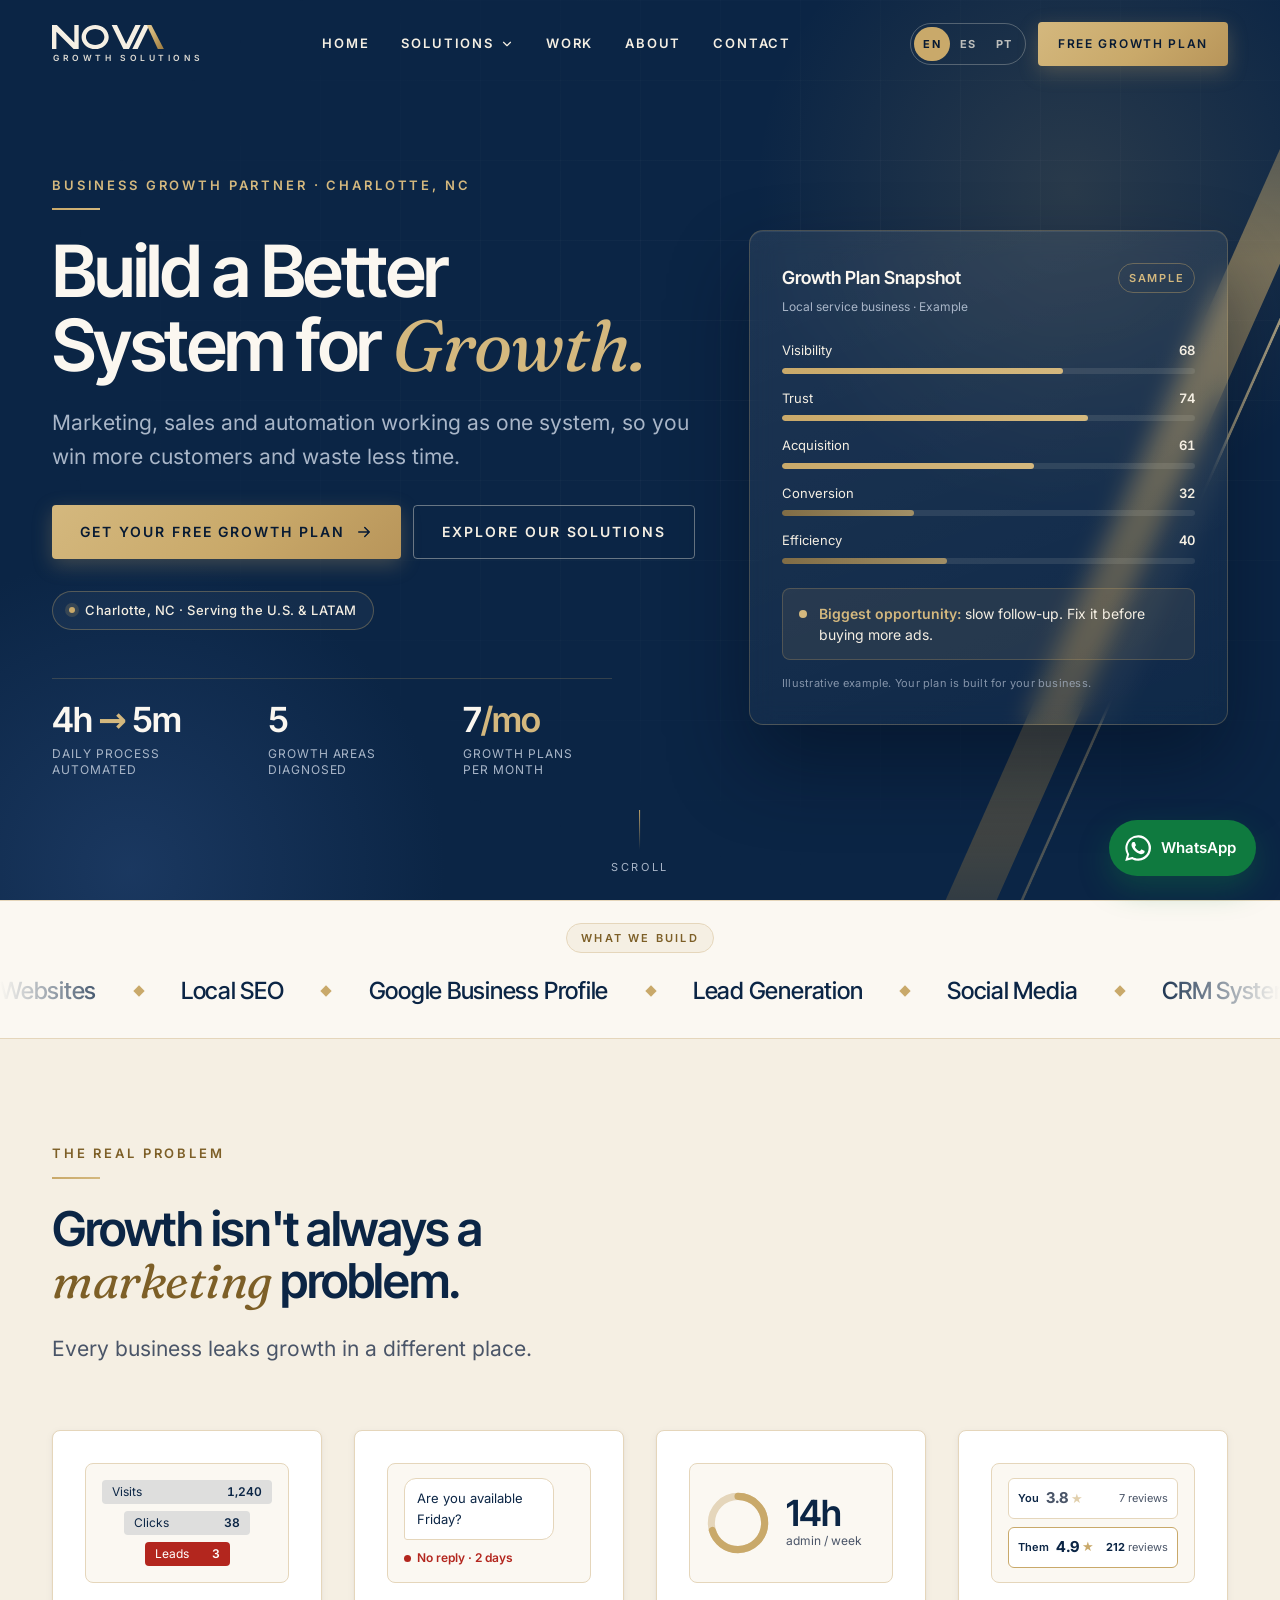
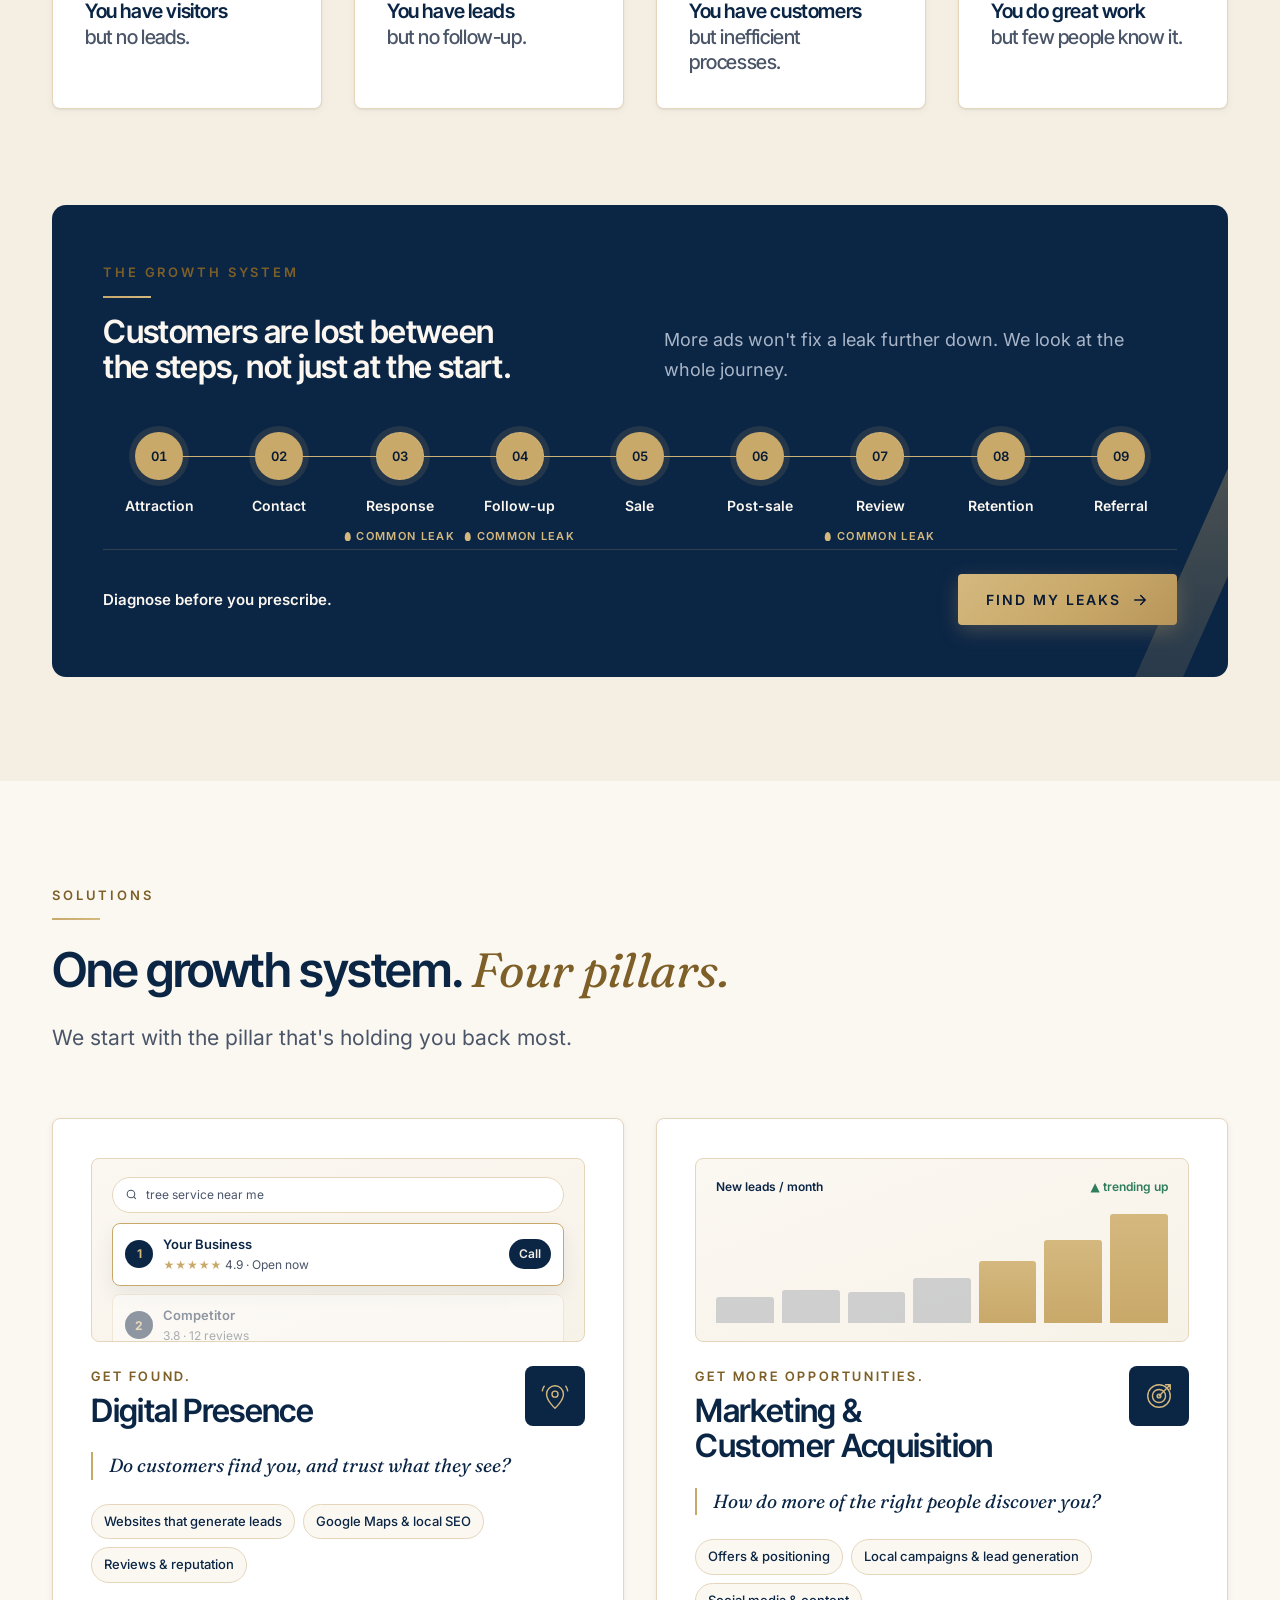
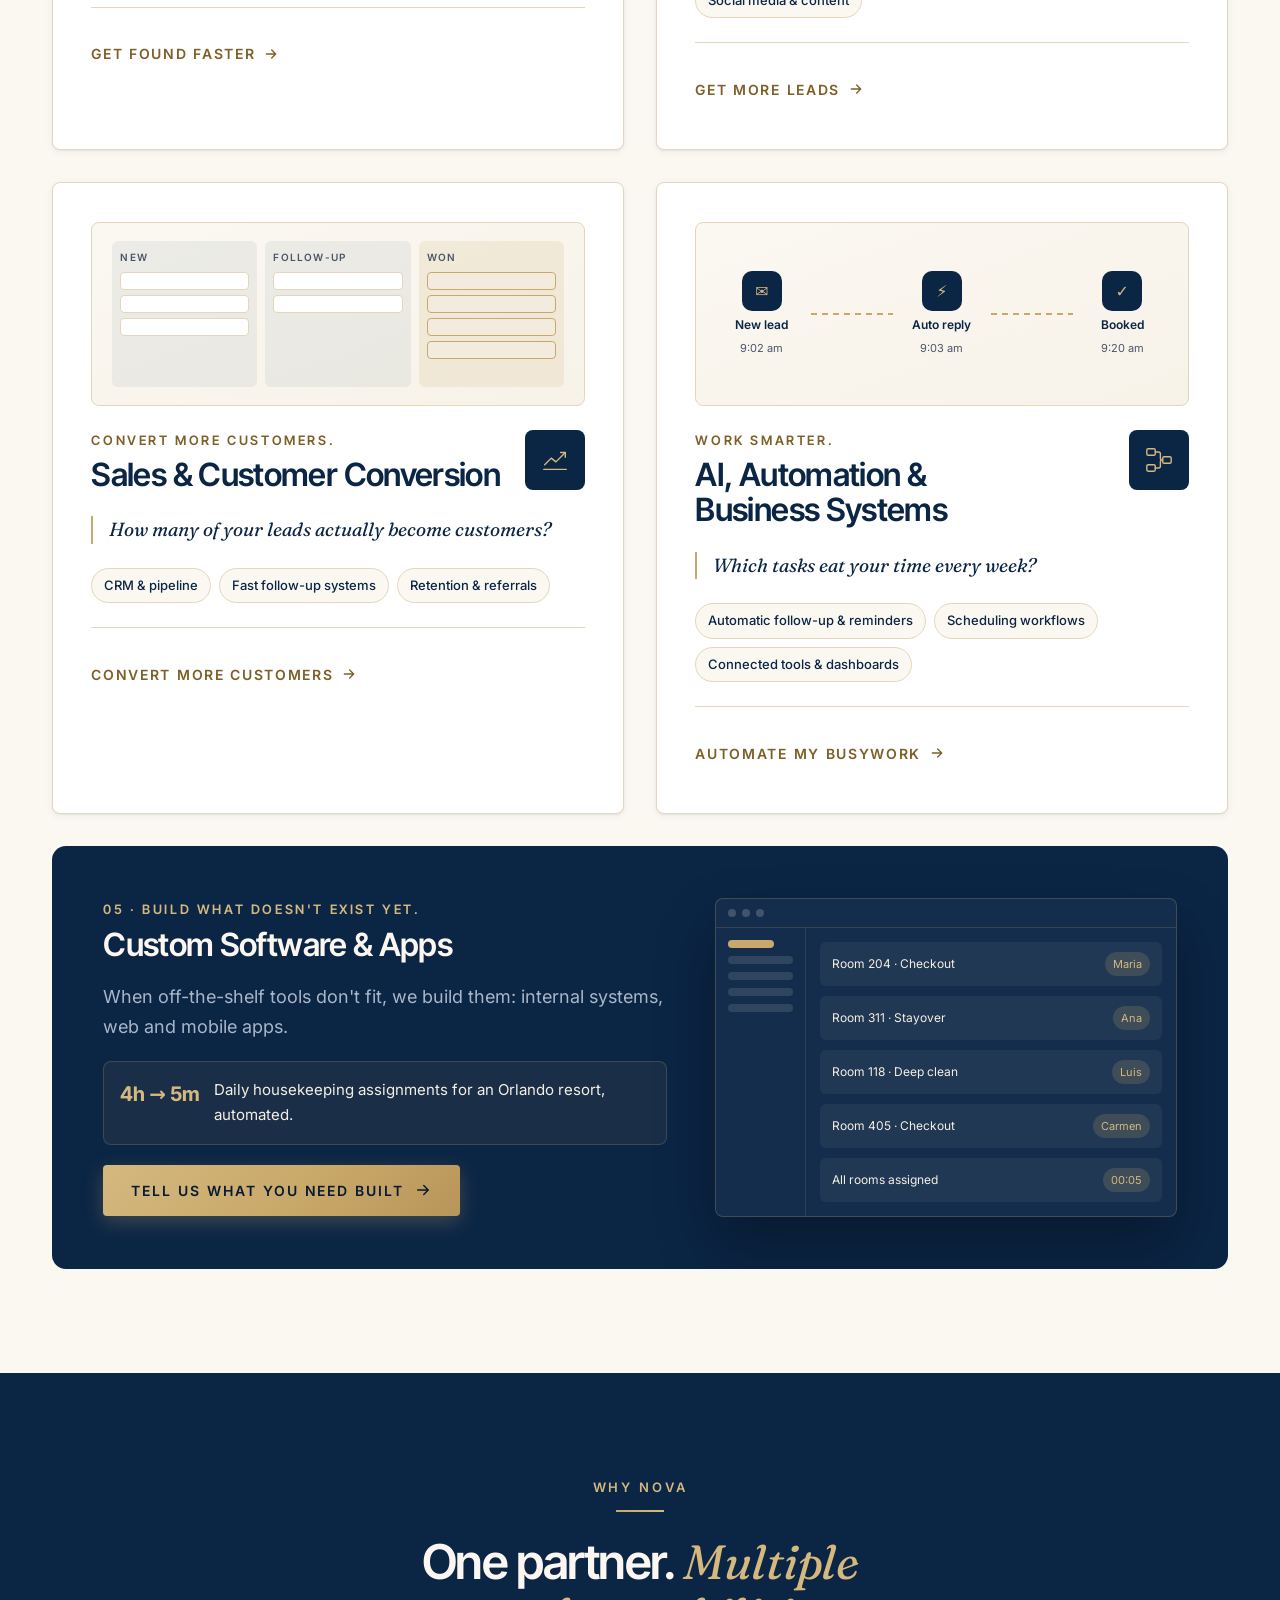
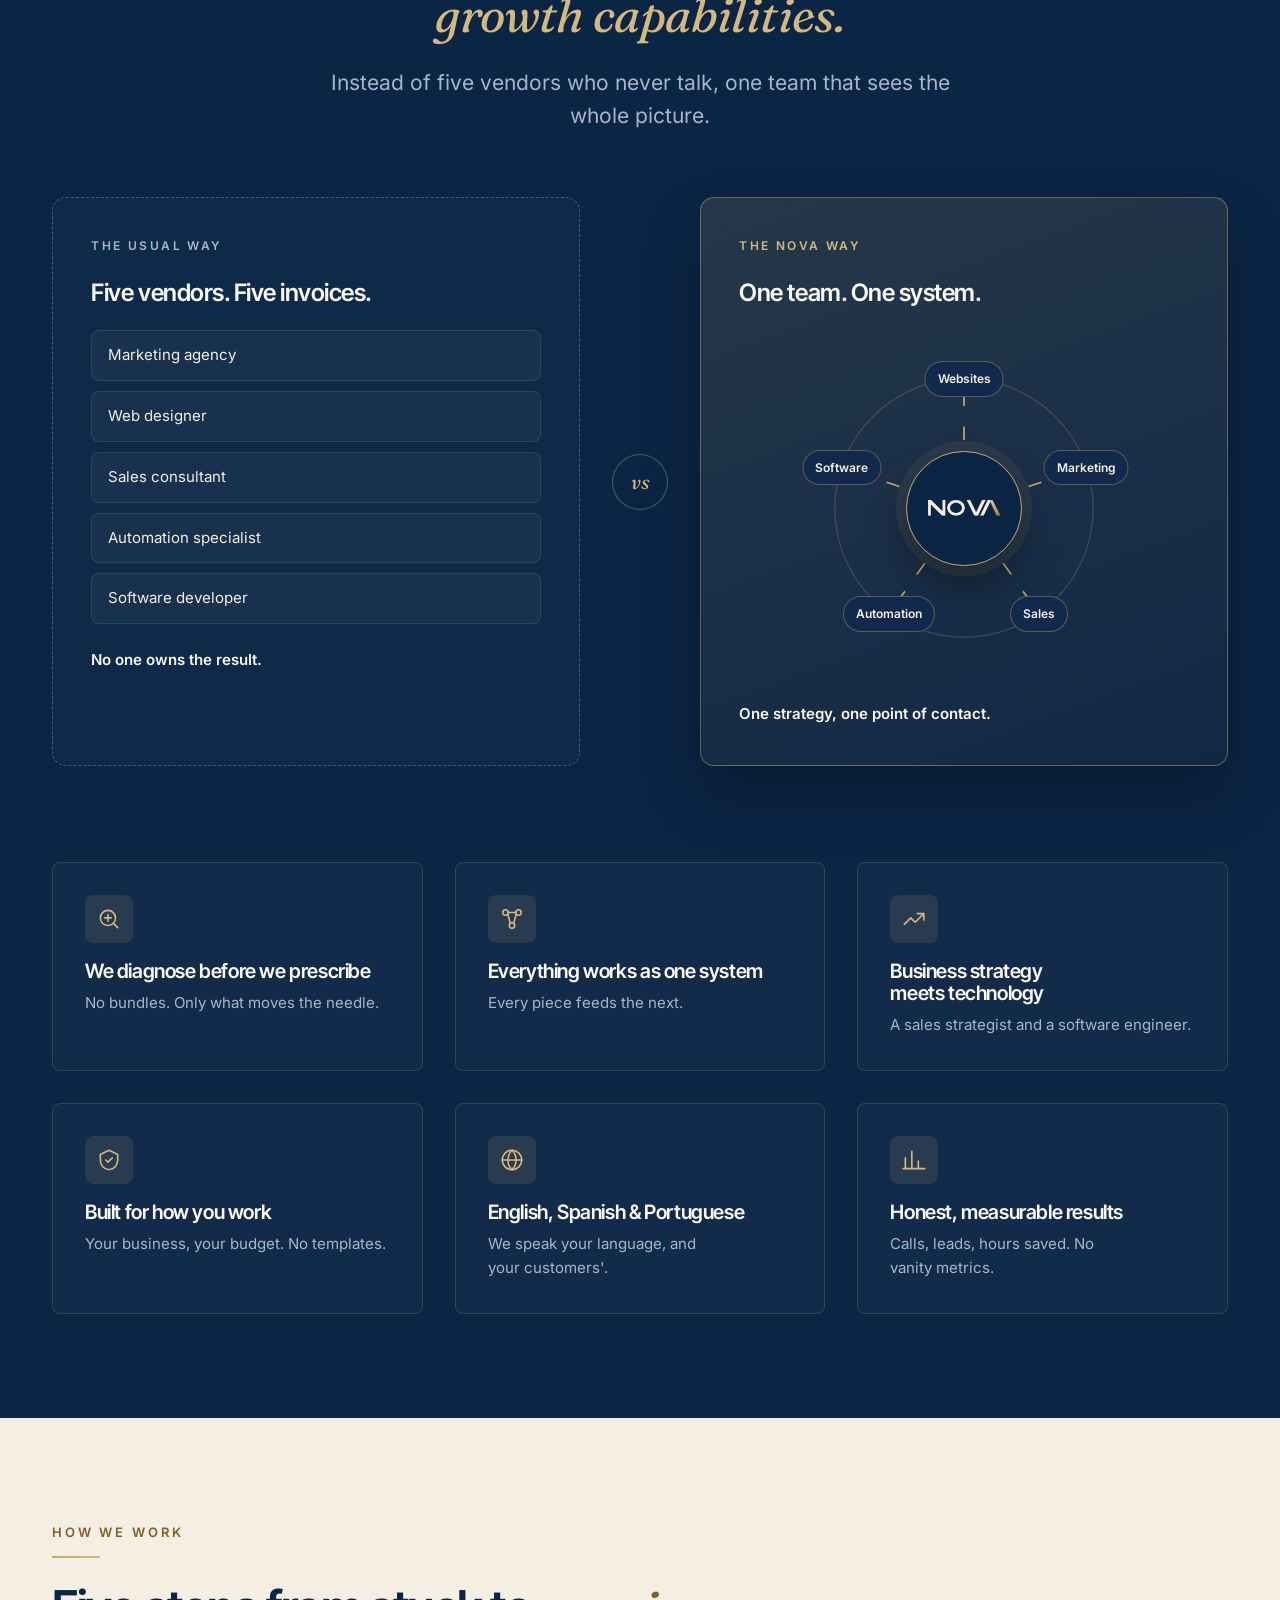
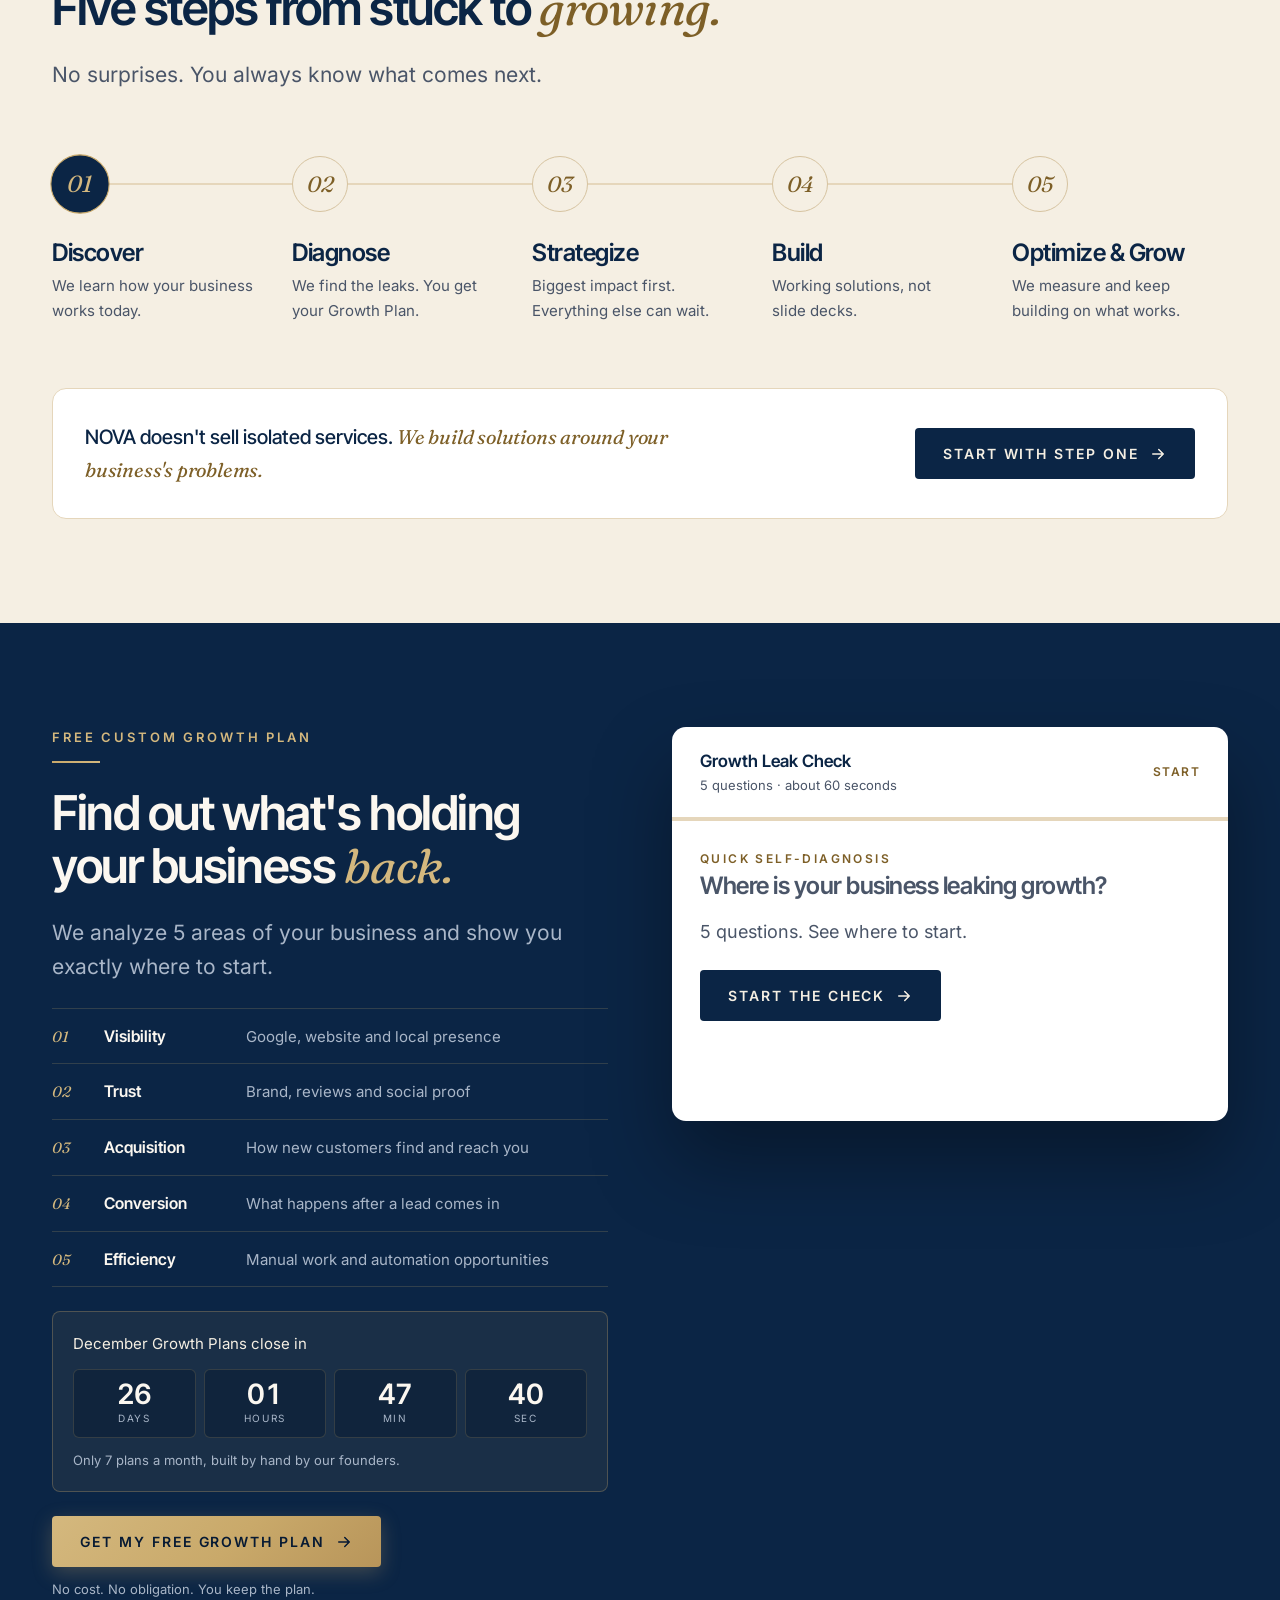
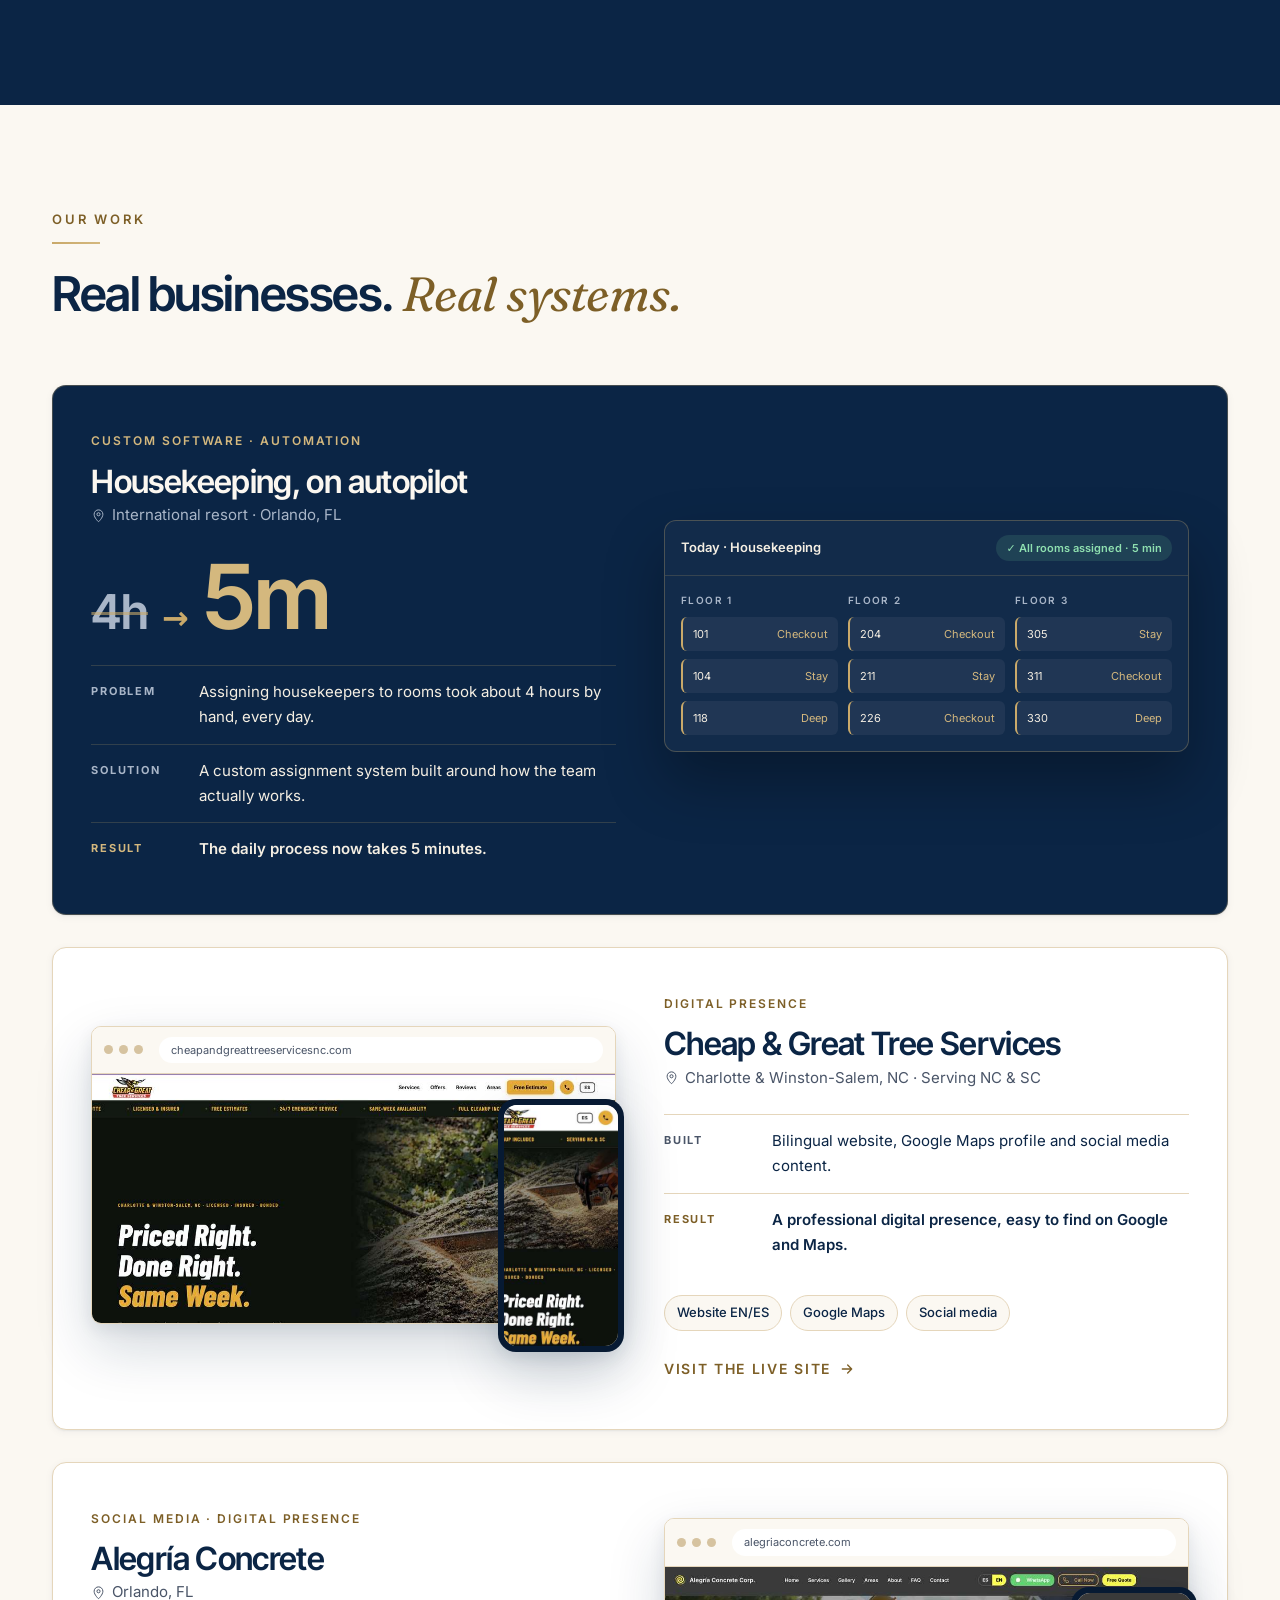
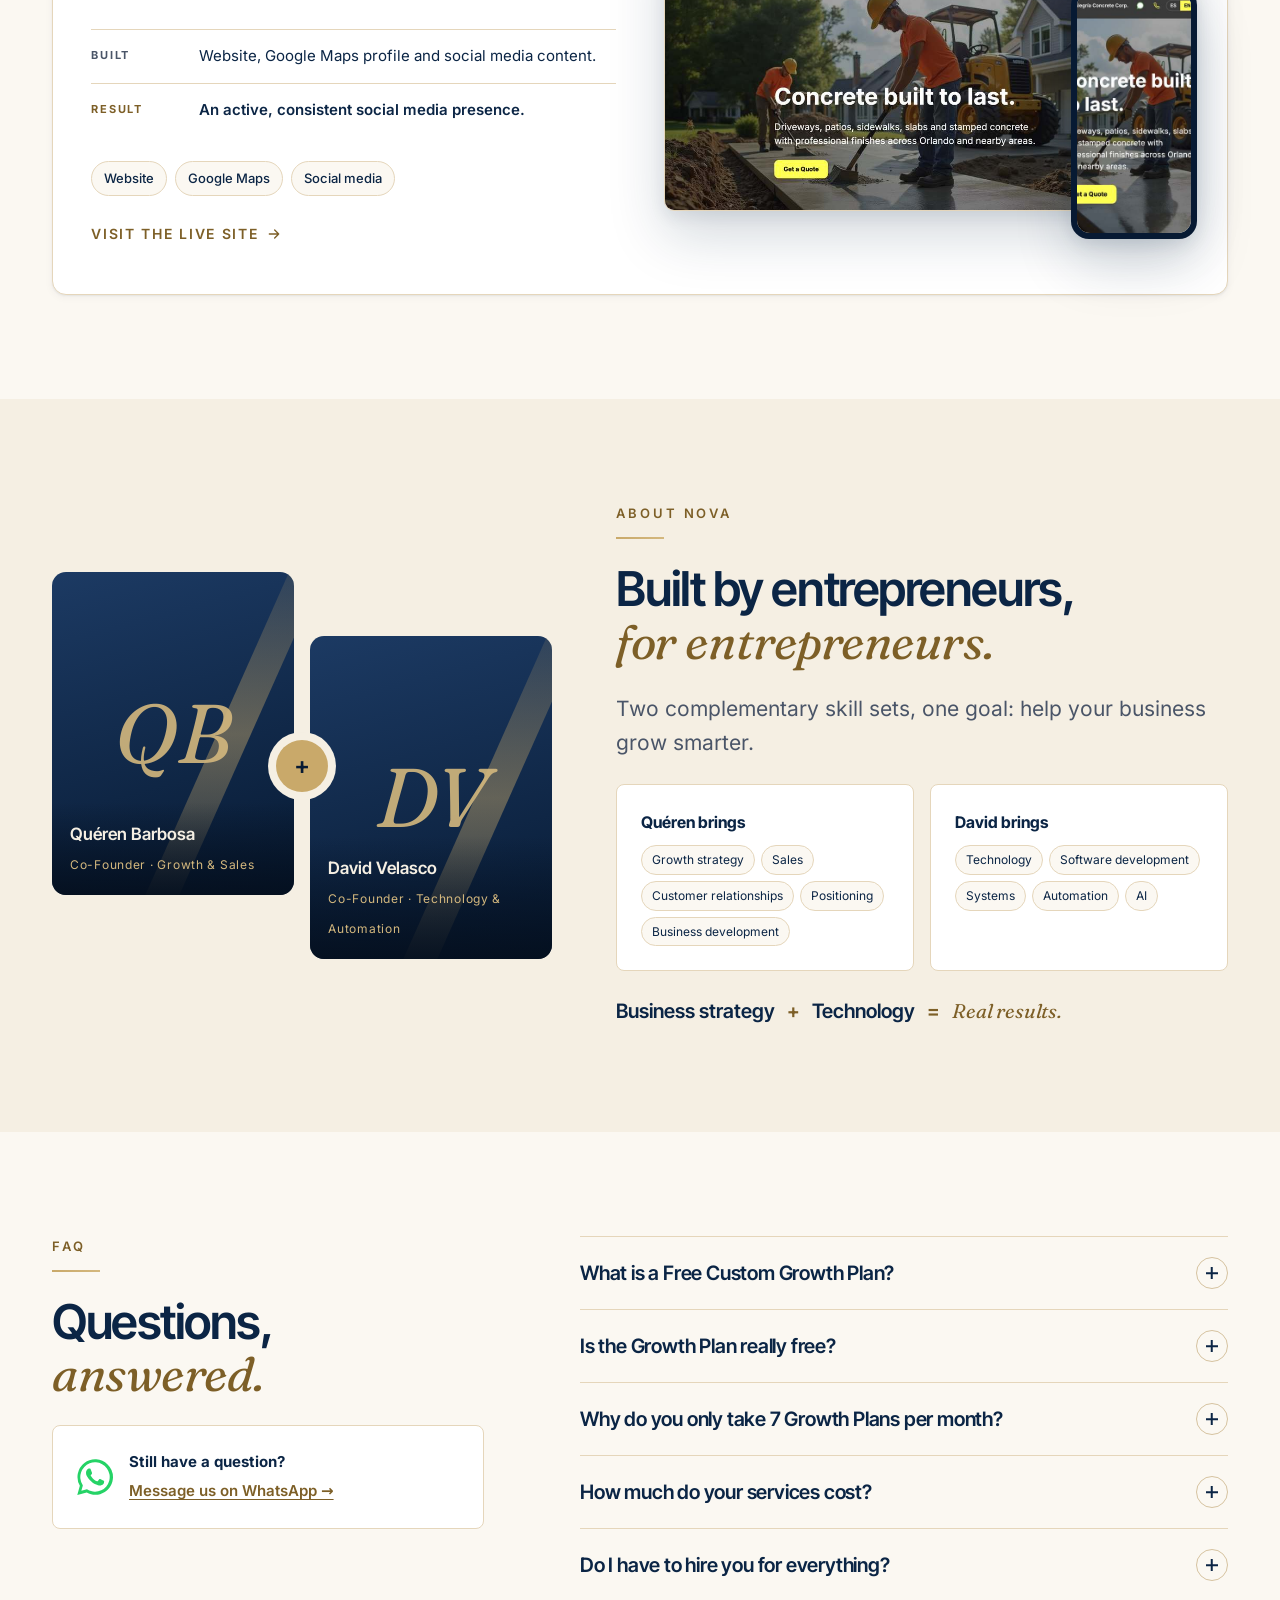
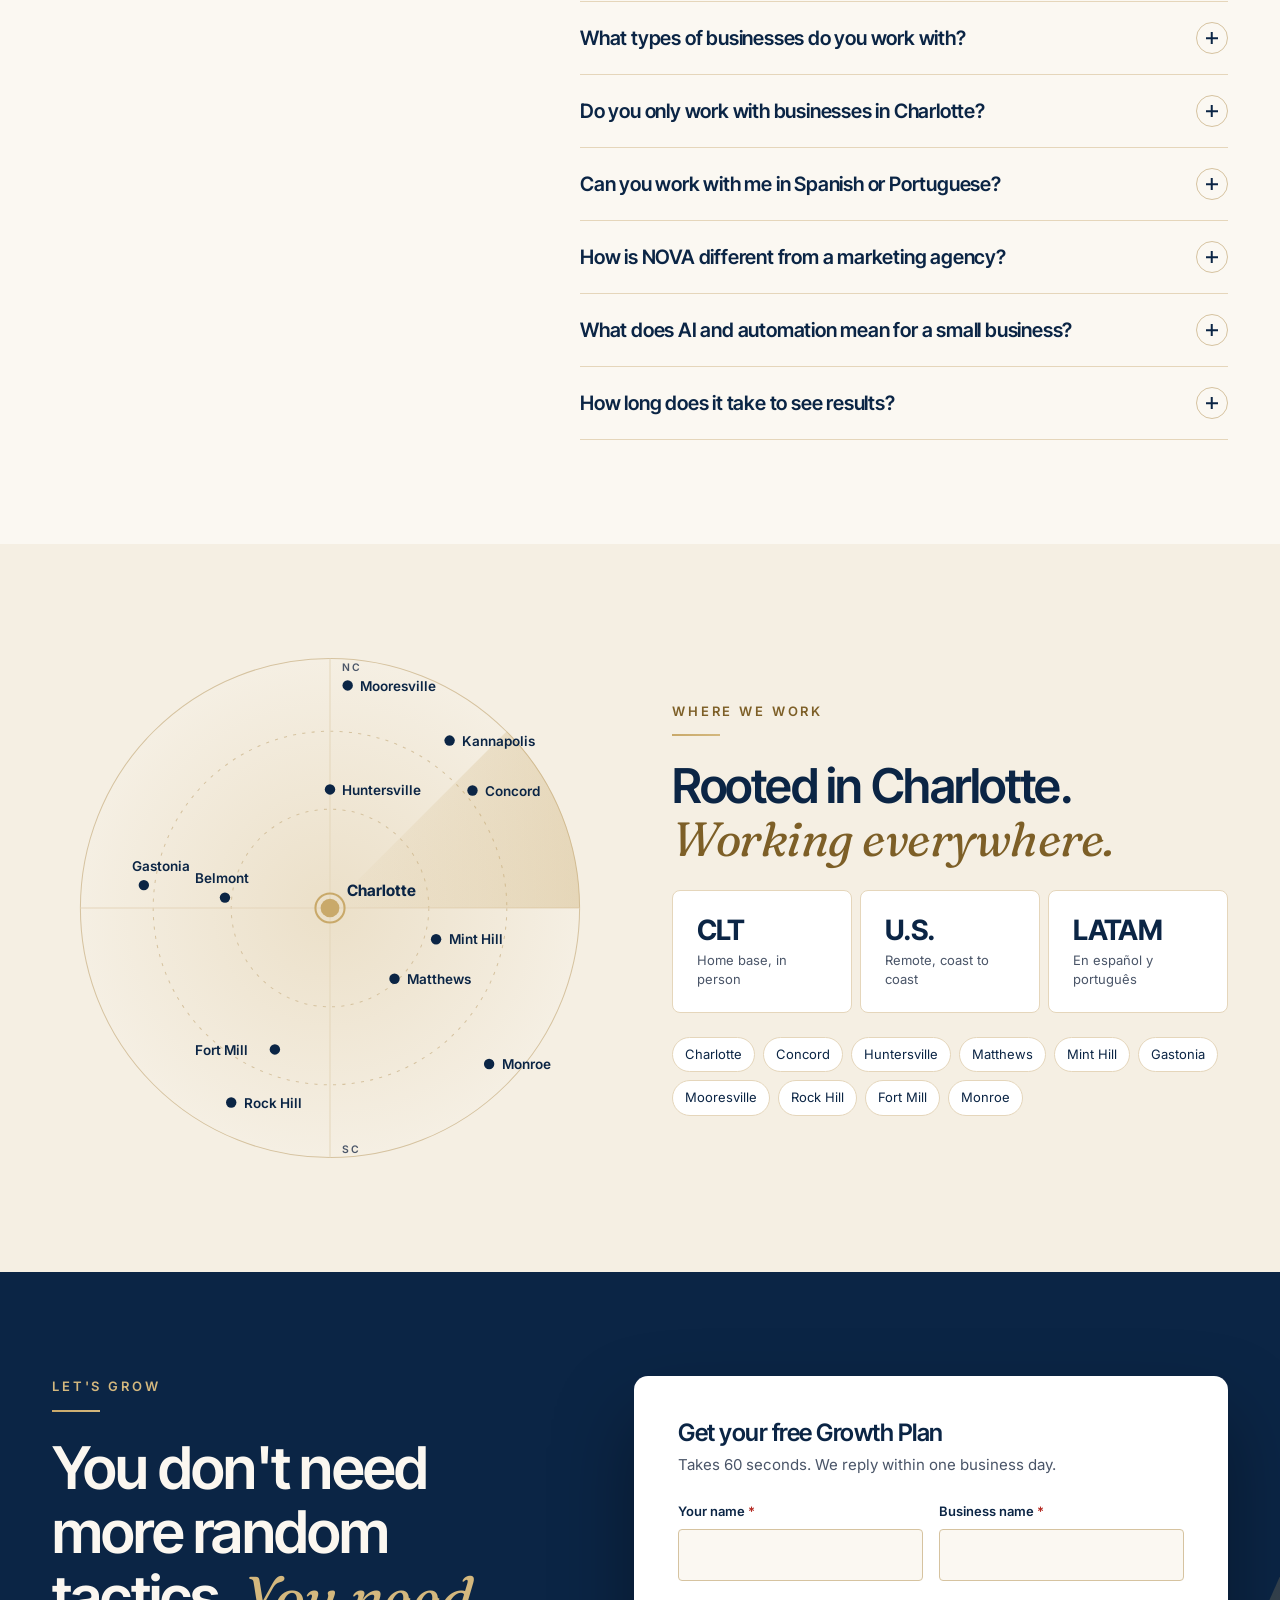
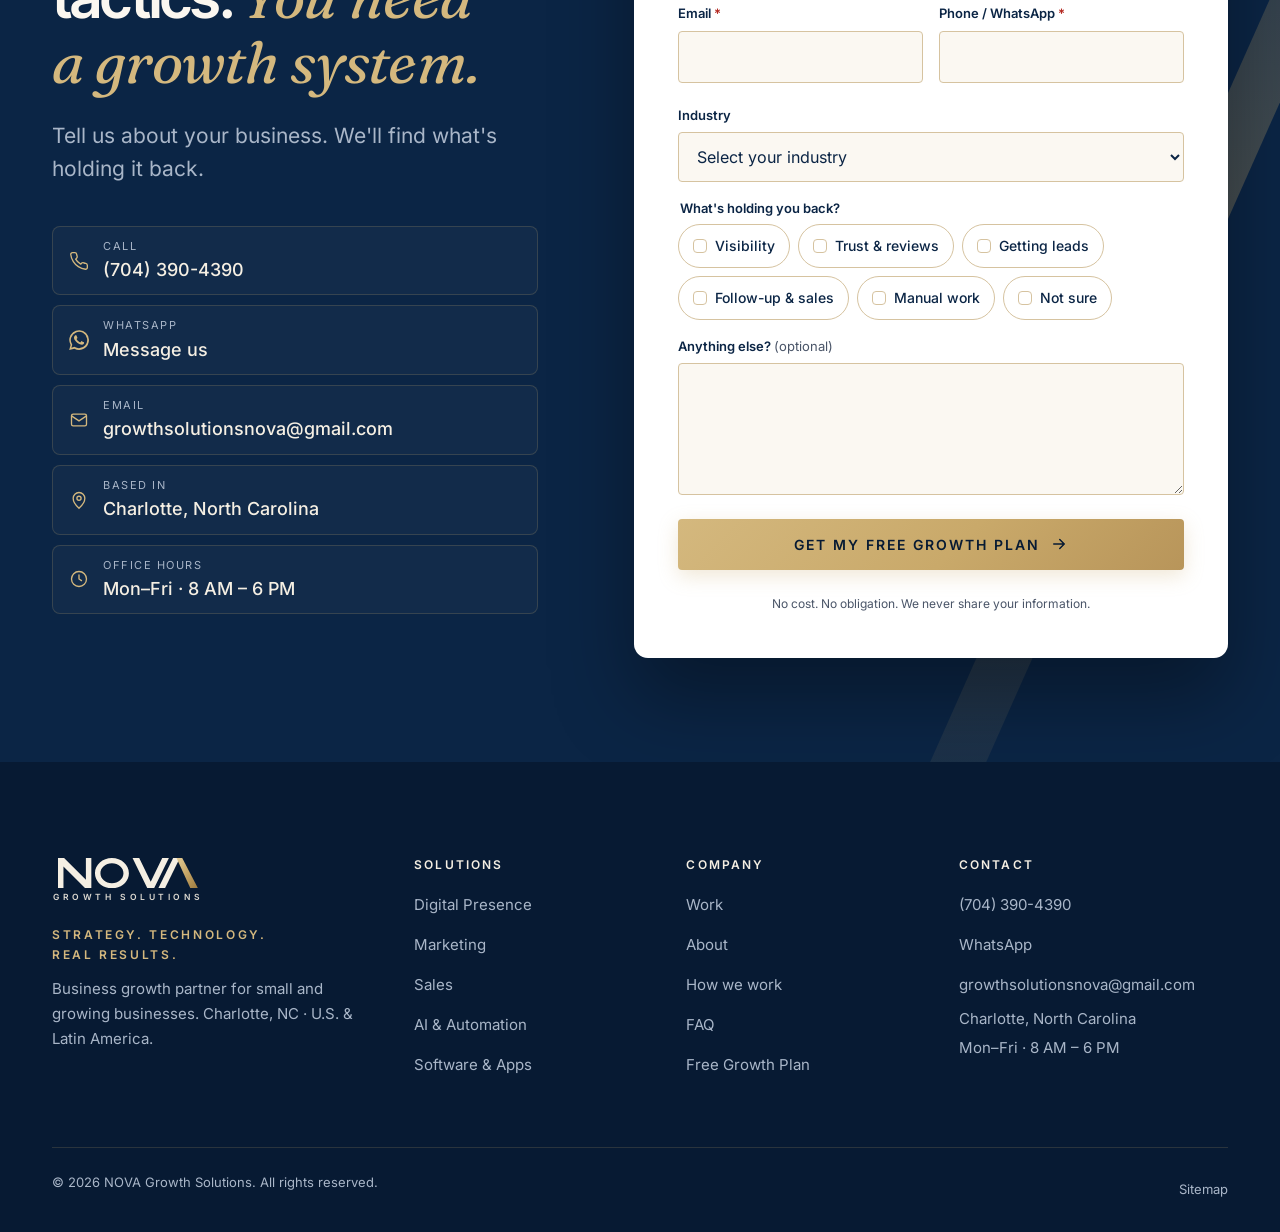
==== commit b97d6e88: "Add files via upload" ====
--- a/index.html
+++ b/index.html
@@ -670,8 +670,15 @@
 .clk__big{font-family:var(--font-display);font-size:2.25rem;font-weight:600;letter-spacing:-.03em;line-height:1}
 /* reviews */
 .rev{display:grid;gap:8px}
-.rev__row{display:flex;justify-content:space-between;align-items:center;padding:8px 10px;border-radius:6px;background:var(--surface);border:1px solid var(--border)}
-.rev__row--them{border-color:var(--gold-500)}
+.rev__row{display:grid;grid-template-columns:auto auto auto 1fr;align-items:center;gap:3px;padding:7px 9px;border-radius:6px;background:var(--surface);border:1px solid var(--border);font-size:.6875rem}
+.rev__sc{font-family:var(--font-display);font-weight:700;font-size:.9375rem;letter-spacing:-.02em;margin-left:4px}
+.rev__sc--low{color:var(--text-muted)}
+.rev__st{color:var(--gold-500);font-size:.8125rem}.rev__st i{font-style:normal;color:var(--border-strong)}
+.rev__st--low{opacity:.55}
+.rev{container-type:inline-size}
+@container (max-width:160px){.rev__n>span{display:none}}
+.rev__n{text-align:right;color:var(--text-muted);white-space:nowrap;padding-left:6px}.rev__n strong{color:var(--text)}
+.rev__row--them{border:1.5px solid var(--gold-500)}
 .stars{color:var(--gold-500);letter-spacing:1px}
 .stars--low{color:var(--text-muted)}
 /* google result */
@@ -774,7 +781,7 @@
         <h3>You have customers <span>but inefficient processes.</span></h3>
       </article>
       <article class="card pcard reveal" style="--d:300ms">
-        <div class="pvis" aria-hidden="true"><div class="rev"><div class="rev__row"><b>You</b><span class="stars stars--low">★ 7</span></div><div class="rev__row rev__row--them"><b>Them</b><span class="stars">★ 212</span></div></div></div>
+        <div class="pvis" aria-hidden="true"><div class="rev"><div class="rev__row"><b>You</b><span class="rev__sc rev__sc--low">3.8</span><span class="rev__st rev__st--low">★</span><span class="rev__n">7 <span>reviews</span></span></div><div class="rev__row rev__row--them"><b>Them</b><span class="rev__sc">4.9</span><span class="rev__st">★</span><span class="rev__n"><strong>212</strong> <span>reviews</span></span></div></div></div>
         <h3>You do great work <span>but few people know it.</span></h3>
       </article>
     </div>
@@ -1793,7 +1800,7 @@
   const reduce = matchMedia('(prefers-reduced-motion: reduce)').matches;
 
   /* ---------- i18n: EN / ES / PT (dictionary generated at build) ---------- */
-  const I18N = {"es": {"Skip to content": "Saltar al contenido", "Home": "Inicio", "Solutions": "Soluciones", "Digital Presence": "Presencia Digital", "Websites, Google & local SEO": "Sitios web, Google y SEO local", "Marketing": "Marketing", "Campaigns, content & lead generation": "Campañas, contenido y generación de leads", "Sales": "Ventas", "Follow-up, CRM & conversion": "Seguimiento, CRM y conversión", "AI & Automation": "IA y Automatización", "Workflows that save hours every week": "Flujos que ahorran horas cada semana", "Software & Apps": "Software y Apps", "Custom tools built around your business": "Herramientas a la medida de tu negocio", "Work": "Casos", "About": "Nosotros", "Contact": "Contacto", "Free Growth Plan (short)": "Plan gratis", "Free Growth Plan": "Plan de Crecimiento Gratis", "Get Your Free Growth Plan": "Obtén tu Plan de Crecimiento Gratis", "Language": "Idioma", "Main": "Principal", "Open menu": "Abrir menú", "Menu": "Menú", "Close menu": "Cerrar menú", "NOVA Growth Solutions — home": "NOVA Growth Solutions — inicio", "Business Growth Partner · Charlotte, NC": "Socio de Crecimiento Empresarial · Charlotte, NC", "Build a Better System for": "Construye un mejor sistema para", "Growth.": "crecer.", "Marketing, sales and automation working as one system, so you win more customers and waste less time.": "Marketing, ventas y automatización funcionando como un solo sistema, para que ganes más clientes y pierdas menos tiempo.", "Explore Our Solutions": "Ver nuestras soluciones", "Charlotte, NC · Serving the U.S. & LATAM": "Charlotte, NC · Atendemos EE. UU. y LATAM", "Process automated for a resort client": "Proceso automatizado para un resort", "Daily process": "Proceso diario", "automated": "automatizado", "Growth areas diagnosed": "Áreas de crecimiento diagnosticadas", "Growth areas": "Áreas", "diagnosed": "diagnosticadas", "Growth Plans per month": "Planes de crecimiento por mes", "/mo": "/mes", "Growth Plans": "Planes", "per month": "por mes", "Growth Plan Snapshot": "Resumen del Plan de Crecimiento", "Local service business · Example": "Negocio de servicios local · Ejemplo", "Sample": "Ejemplo", "Visibility": "Visibilidad", "Trust": "Confianza", "Acquisition": "Adquisición", "Conversion": "Conversión", "Efficiency": "Eficiencia", "Biggest opportunity:": "Mayor oportunidad:", "slow follow-up. Fix it before buying more ads.": "seguimiento lento. Arréglalo antes de comprar más anuncios.", "Illustrative example. Your plan is built for your business.": "Ejemplo ilustrativo. Tu plan se hace a la medida de tu negocio.", "Scroll": "Bajar", "Example of a NOVA Growth Plan snapshot": "Ejemplo de un resumen del Plan de Crecimiento de NOVA", "Scroll to solutions": "Ir a soluciones", "What we build": "Lo que construimos", "What NOVA builds": "Lo que construye NOVA", "Websites": "Sitios web", "Local SEO": "SEO local", "Lead Generation": "Generación de leads", "Social Media": "Redes sociales", "CRM Systems": "Sistemas CRM", "Sales Follow-up": "Seguimiento de ventas", "Review Systems": "Sistemas de reseñas", "AI Automation": "Automatización con IA", "Custom Software": "Software a medida", "Web & Mobile Apps": "Apps web y móviles", "The real problem": "El verdadero problema", "Growth isn't always a": "El crecimiento no siempre es un problema de", "marketing": "marketing", "problem.": ".", "Every business leaks growth in a different place.": "Cada negocio pierde crecimiento en un lugar distinto.", "Visits": "Visitas", "Clicks": "Clics", "Leads": "Leads", "You have visitors": "Tienes visitas", "but no leads.": "pero no leads.", "Are you available Friday?": "¿Tienen disponibilidad el viernes?", "No reply · 2 days": "Sin respuesta · 2 días", "You have leads": "Tienes leads", "but no follow-up.": "pero sin seguimiento.", "admin / week": "de admin / semana", "You have customers": "Tienes clientes", "but inefficient processes.": "pero procesos ineficientes.", "You": "Tú", "Them": "Ellos", "You do great work": "Haces un gran trabajo", "but few people know it.": "pero pocos lo saben.", "The growth system": "El sistema de crecimiento", "Customers are lost between the steps, not just at the start.": "Los clientes se pierden entre los pasos, no solo al inicio.", "More ads won't fix a leak further down. We look at the whole journey.": "Más anuncios no arreglan una fuga más adelante. Revisamos todo el recorrido.", "Attraction": "Atracción", "Response": "Respuesta", "Common leak": "Fuga común", "Follow-up": "Seguimiento", "Sale": "Venta", "Post-sale": "Posventa", "Review": "Reseña", "Retention": "Retención", "Referral": "Referido", "Diagnose before you prescribe.": "Diagnosticar antes de recetar.", "Find My Leaks": "Encontrar mis fugas", "One growth system.": "Un sistema de crecimiento.", "Four pillars.": "Cuatro pilares.", "We start with the pillar that's holding you back most.": "Empezamos por el pilar que más te está frenando.", "tree service near me": "servicio de árboles cerca de mí", "Your Business": "Tu negocio", "4.9 · Open now": "4.9 · Abierto ahora", "Call": "Llamar", "Competitor": "Competidor", "3.8 · 12 reviews": "3.8 · 12 reseñas", "Get Found.": "Que te encuentren.", "Do customers find you, and trust what they see?": "¿Los clientes te encuentran y confían en lo que ven?", "Websites that generate leads": "Sitios web que generan leads", "Google Maps & local SEO": "Google Maps y SEO local", "Reviews & reputation": "Reseñas y reputación", "Get found faster": "Que te encuentren más rápido", "New leads / month": "Nuevos leads / mes", "▲ trending up": "▲ en aumento", "Get More Opportunities.": "Más oportunidades.", "Marketing & Customer Acquisition": "Marketing y Adquisición de Clientes", "How do more of the right people discover you?": "¿Cómo te descubren más personas correctas?", "Offers & positioning": "Ofertas y posicionamiento", "Local campaigns & lead generation": "Campañas locales y generación de leads", "Social media & content": "Redes sociales y contenido", "Get more leads": "Conseguir más leads", "New": "Nuevos", "Won": "Ganados", "Convert More Customers.": "Convierte más clientes.", "Sales & Customer Conversion": "Ventas y Conversión de Clientes", "How many of your leads actually become customers?": "¿Cuántos de tus leads realmente se vuelven clientes?", "CRM & pipeline": "CRM y pipeline", "Fast follow-up systems": "Sistemas de seguimiento rápido", "Retention & referrals": "Retención y referidos", "Convert more customers": "Convertir más clientes", "New lead": "Nuevo lead", "Auto reply": "Respuesta automática", "Booked": "Agendado", "Work Smarter.": "Trabaja más inteligente.", "AI, Automation & Business Systems": "IA, Automatización y Sistemas", "Which tasks eat your time every week?": "¿Qué tareas se comen tu tiempo cada semana?", "Automatic follow-up & reminders": "Seguimiento y recordatorios automáticos", "Scheduling workflows": "Flujos de agendamiento", "Connected tools & dashboards": "Herramientas conectadas y dashboards", "Automate my busywork": "Automatizar mi trabajo repetitivo", "05 · Build what doesn't exist yet.": "05 · Construye lo que aún no existe.", "Custom Software & Apps": "Software y Apps a Medida", "When off-the-shelf tools don't fit, we build them: internal systems, web and mobile apps.": "Cuando las herramientas comunes no sirven, las construimos: sistemas internos, apps web y móviles.", "Daily housekeeping assignments for an Orlando resort, automated.": "Asignaciones diarias de limpieza para un resort en Orlando, automatizadas.", "Tell Us What You Need Built": "Cuéntanos qué necesitas construir", "Room 204 · Checkout": "Hab. 204 · Salida", "Room 311 · Stayover": "Hab. 311 · Estadía", "Room 118 · Deep clean": "Hab. 118 · Limpieza profunda", "Room 405 · Checkout": "Hab. 405 · Salida", "All rooms assigned": "Todas asignadas", "Why NOVA": "Por qué NOVA", "One partner.": "Un socio.", "Multiple growth capabilities.": "Múltiples capacidades de crecimiento.", "Instead of five vendors who never talk, one team that sees the whole picture.": "En lugar de cinco proveedores que no se hablan, un equipo que ve el panorama completo.", "The usual way": "Lo de siempre", "Five vendors. Five invoices.": "Cinco proveedores. Cinco facturas.", "Marketing agency": "Agencia de marketing", "Web designer": "Diseñador web", "Sales consultant": "Consultor de ventas", "Automation specialist": "Especialista en automatización", "Software developer": "Desarrollador de software", "No one owns the result.": "Nadie se hace cargo del resultado.", "The NOVA way": "El método NOVA", "One team. One system.": "Un equipo. Un sistema.", "Automation": "Automatización", "One strategy, one point of contact.": "Una estrategia, un solo contacto.", "NOVA at the center, connecting websites, marketing, sales, automation and software": "NOVA al centro, conectando sitios web, marketing, ventas, automatización y software", "We diagnose before we prescribe": "Diagnosticamos antes de recetar", "No bundles. Only what moves the needle.": "Sin paquetes. Solo lo que da resultados.", "Everything works as one system": "Todo funciona como un sistema", "Every piece feeds the next.": "Cada pieza alimenta la siguiente.", "Business strategy meets technology": "Estrategia de negocio + tecnología", "A sales strategist and a software engineer.": "Una estratega de ventas y un ingeniero de software.", "Built for how you work": "Hecho para cómo trabajas", "Your business, your budget. No templates.": "Tu negocio, tu presupuesto. Sin plantillas.", "English, Spanish & Portuguese": "Inglés, español y portugués", "We speak your language, and your customers'.": "Hablamos tu idioma y el de tus clientes.", "Honest, measurable results": "Resultados honestos y medibles", "Calls, leads, hours saved. No vanity metrics.": "Llamadas, leads, horas ahorradas. Sin métricas de vanidad.", "How we work": "Cómo trabajamos", "Five steps from stuck to": "Cinco pasos para pasar de estancado a", "growing.": "crecer.", "No surprises. You always know what comes next.": "Sin sorpresas. Siempre sabes qué sigue.", "Discover": "Descubrir", "We learn how your business works today.": "Entendemos cómo funciona tu negocio hoy.", "Diagnose": "Diagnosticar", "We find the leaks. You get your Growth Plan.": "Encontramos las fugas. Recibes tu Plan de Crecimiento.", "Strategize": "Planear", "Biggest impact first. Everything else can wait.": "Primero lo de mayor impacto. Lo demás puede esperar.", "Build": "Construir", "Working solutions, not slide decks.": "Soluciones que funcionan, no presentaciones.", "Optimize & Grow": "Optimizar y crecer", "We measure and keep building on what works.": "Medimos y seguimos construyendo sobre lo que funciona.", "NOVA doesn't sell isolated services.": "NOVA no vende servicios aislados.", "We build solutions around your business's problems.": "Construimos soluciones alrededor de los problemas de tu negocio.", "Start With Step One": "Empezar por el paso uno", "Free Custom Growth Plan": "Plan de Crecimiento Personalizado Gratis", "Find out what's holding your business": "Descubre qué está frenando", "back.": "tu negocio.", "We analyze 5 areas of your business and show you exactly where to start.": "Analizamos 5 áreas de tu negocio y te mostramos exactamente por dónde empezar.", "What your Growth Plan analyzes": "Lo que analiza tu Plan de Crecimiento", "Google, website and local presence": "Google, sitio web y presencia local", "Brand, reviews and social proof": "Marca, reseñas y prueba social", "How new customers find and reach you": "Cómo te encuentran y contactan los nuevos clientes", "What happens after a lead comes in": "Qué pasa cuando llega un lead", "Manual work and automation opportunities": "Trabajo manual y oportunidades de automatización", "This month's Growth Plans close in": "Los planes de este mes cierran en", "{month} Growth Plans close in": "Los planes de {month} cierran en", "of 7 open": "de 7 disponibles", "days": "días", "hours": "horas", "min": "min", "sec": "seg", "Only 7 plans a month, built by hand by our founders.": "Solo 7 planes al mes, hechos a mano por nuestros fundadores.", "Get My Free Growth Plan": "Quiero mi Plan de Crecimiento Gratis", "No cost. No obligation. You keep the plan.": "Sin costo. Sin compromiso. El plan es tuyo.", "Growth Leak Check": "Chequeo de Fugas", "5 questions · about 60 seconds": "5 preguntas · unos 60 segundos", "Start": "Comenzar", "Quick self-diagnosis": "Autodiagnóstico rápido", "Where is your business leaking growth?": "¿Dónde está perdiendo crecimiento tu negocio?", "5 questions. See where to start.": "5 preguntas. Descubre por dónde empezar.", "Start the Check": "Empezar el chequeo", "Our work": "Nuestro trabajo", "Real businesses.": "Negocios reales.", "Real systems.": "Sistemas reales.", "Custom Software · Automation": "Software a medida · Automatización", "Housekeeping, on autopilot": "Limpieza en piloto automático", "International resort · Orlando, FL": "Resort internacional · Orlando, FL", "From 4 hours to 5 minutes": "De 4 horas a 5 minutos", "Problem": "Problema", "Assigning housekeepers to rooms took about 4 hours by hand, every day.": "Asignar el personal de limpieza a las habitaciones tomaba unas 4 horas a mano, todos los días.", "Solution": "Solución", "A custom assignment system built around how the team actually works.": "Un sistema de asignación a medida, construido según cómo trabaja el equipo.", "Result": "Resultado", "The daily process now takes 5 minutes.": "Ahora el proceso diario toma 5 minutos.", "Today · Housekeeping": "Hoy · Limpieza", "✓ All rooms assigned · 5 min": "✓ Todas asignadas · 5 min", "Floor 1": "Piso 1", "Floor 2": "Piso 2", "Floor 3": "Piso 3", "Checkout": "Salida", "Stay": "Estadía", "Deep": "Profunda", "Charlotte & Winston-Salem, NC · Serving NC & SC": "Charlotte y Winston-Salem, NC · Atiende NC y SC", "Built": "Hicimos", "Bilingual website, Google Maps profile and social media content.": "Sitio web bilingüe, perfil de Google Maps y contenido para redes sociales.", "A professional digital presence, easy to find on Google and Maps.": "Una presencia digital profesional, fácil de encontrar en Google y Maps.", "Website EN/ES": "Sitio web EN/ES", "Social media": "Redes sociales", "Visit the live site": "Ver el sitio en vivo", "Social Media · Digital Presence": "Redes Sociales · Presencia Digital", "Website, Google Maps profile and social media content.": "Sitio web, perfil de Google Maps y contenido para redes sociales.", "An active, consistent social media presence.": "Una presencia activa y constante en redes sociales.", "Website": "Sitio web", "Cheap & Great Tree Services · desktop": "Cheap & Great Tree Services · escritorio", "Cheap & Great Tree Services · mobile": "Cheap & Great Tree Services · celular", "Alegría Concrete · desktop": "Alegría Concrete · escritorio", "Alegría Concrete · mobile": "Alegría Concrete · celular", "Enlarge desktop screenshot of the Cheap & Great Tree Services website": "Ampliar captura de escritorio del sitio de Cheap & Great Tree Services", "Enlarge mobile screenshot of the Cheap & Great Tree Services website": "Ampliar captura móvil del sitio de Cheap & Great Tree Services", "Enlarge desktop screenshot of the Alegría Concrete website": "Ampliar captura de escritorio del sitio de Alegría Concrete", "Enlarge mobile screenshot of the Alegría Concrete website": "Ampliar captura móvil del sitio de Alegría Concrete", "Cheap & Great Tree Services website homepage on desktop, designed by NOVA": "Página principal del sitio de Cheap & Great Tree Services en escritorio, diseñado por NOVA", "Cheap & Great Tree Services website on a phone": "Sitio de Cheap & Great Tree Services en un celular", "Alegría Concrete website homepage on desktop, designed by NOVA": "Página principal del sitio de Alegría Concrete en escritorio, diseñado por NOVA", "Alegría Concrete website on a phone": "Sitio de Alegría Concrete en un celular", "Image viewer": "Visor de imágenes", "Close": "Cerrar", "Previous image": "Imagen anterior", "Next image": "Imagen siguiente", "Client words": "Palabras de clientes", "What our clients": "Lo que dicen", "say.": "nuestros clientes.", "Client testimonials": "Testimonios de clientes", "Choose testimonial": "Elegir testimonio", "5 out of 5 stars": "5 de 5 estrellas", "1 of 2": "1 de 2", "2 of 2": "2 de 2", "Co-Founder · Growth & Sales": "Cofundadora · Crecimiento y Ventas", "Co-Founder · Technology & Automation": "Cofundador · Tecnología y Automatización", "About NOVA": "Sobre NOVA", "Built by entrepreneurs,": "Creado por emprendedores,", "for entrepreneurs.": "para emprendedores.", "Two complementary skill sets, one goal: help your business grow smarter.": "Dos perfiles complementarios, una meta: ayudar a tu negocio a crecer de forma más inteligente.", "Quéren brings": "Quéren aporta", "Growth strategy": "Estrategia de crecimiento", "Customer relationships": "Relación con clientes", "Positioning": "Posicionamiento", "Business development": "Desarrollo de negocios", "David brings": "David aporta", "Technology": "Tecnología", "Software development": "Desarrollo de software", "Systems": "Sistemas", "AI": "IA", "Business strategy": "Estrategia de negocio", "Real results.": "Resultados reales.", "FAQ": "Preguntas", "Questions,": "Preguntas,", "answered.": "respondidas.", "Still have a question?": "¿Tienes otra pregunta?", "Message us on WhatsApp →": "Escríbenos por WhatsApp →", "What is a Free Custom Growth Plan?": "¿Qué es un Plan de Crecimiento Personalizado Gratis?", "It is a complimentary review of your business across five areas: visibility, trust, acquisition, conversion and efficiency. We look at how customers find you, what happens after they contact you and where time or money is being lost, then give you a clear, prioritized list of opportunities.": "Es una revisión gratuita de tu negocio en cinco áreas: visibilidad, confianza, adquisición, conversión y eficiencia. Vemos cómo te encuentran los clientes, qué pasa después de que te contactan y dónde se pierde tiempo o dinero, y te damos una lista clara y priorizada de oportunidades.", "Is the Growth Plan really free?": "¿El Plan de Crecimiento es realmente gratis?", "Yes. There is no cost and no obligation. You keep the plan whether you work with us or not. If you want help implementing it, we will send you a written proposal first.": "Sí. No tiene costo ni compromiso. El plan es tuyo trabajes o no con nosotros. Si quieres ayuda para implementarlo, primero te enviamos una propuesta por escrito.", "Why do you only take 7 Growth Plans per month?": "¿Por qué solo hacen 7 Planes de Crecimiento al mes?", "Every plan is built by hand by our founders, not generated by a template. Limiting the number each month is how we keep each diagnosis specific to the business in front of us.": "Cada plan lo hacen a mano nuestros fundadores, no sale de una plantilla. Limitar la cantidad cada mes es lo que nos permite que cada diagnóstico sea específico para cada negocio.", "How much do your services cost?": "¿Cuánto cuestan sus servicios?", "It depends on what your business actually needs, which is why we diagnose before we prescribe. After your Growth Plan you receive a written proposal with clear scope and pricing before any work begins.": "Depende de lo que tu negocio realmente necesita; por eso diagnosticamos antes de recetar. Después de tu Plan de Crecimiento recibes una propuesta escrita con alcance y precio claros antes de empezar cualquier trabajo.", "Do I have to hire you for everything?": "¿Tengo que contratarlos para todo?", "No. Some clients only need a website or a follow-up system. Others need several pieces working together. We recommend only what will make the biggest impact for your business.": "No. Algunos clientes solo necesitan un sitio web o un sistema de seguimiento. Otros necesitan varias piezas trabajando juntas. Solo recomendamos lo que tendrá mayor impacto en tu negocio.", "What types of businesses do you work with?": "¿Con qué tipo de negocios trabajan?", "Small and growing businesses, especially local and owner-operated service companies such as home services, tree services, landscaping, cleaning, remodeling, painting, roofing, concrete, detailing and contractors. We also work with hospitality and other businesses that need better systems.": "Pequeños negocios y empresas en crecimiento, sobre todo negocios locales de servicios dirigidos por sus dueños: servicios para el hogar, árboles, jardinería, limpieza, remodelación, pintura, techos, concreto, detailing y contratistas. También trabajamos con hotelería y otros negocios que necesitan mejores sistemas.", "Do you only work with businesses in Charlotte?": "¿Solo trabajan con negocios en Charlotte?", "We are based in Charlotte, North Carolina, and work with businesses across the United States and Latin America. Most of our work can be done remotely.": "Estamos en Charlotte, Carolina del Norte, y trabajamos con negocios en todo Estados Unidos y Latinoamérica. La mayor parte del trabajo se puede hacer de forma remota.", "Can you work with me in Spanish or Portuguese?": "¿Pueden trabajar conmigo en español o portugués?", "Yes. Our team works in English, Spanish and Portuguese, and we can build bilingual websites and marketing for your customers.": "Sí. Nuestro equipo trabaja en inglés, español y portugués, y podemos crear sitios web y marketing bilingües para tus clientes.", "How is NOVA different from a marketing agency?": "¿En qué se diferencia NOVA de una agencia de marketing?", "Most agencies sell one piece, such as ads, a website or social media. NOVA looks at the whole system behind growth, from visibility and marketing to sales follow-up, technology and automation, and fixes the part that is actually holding you back.": "La mayoría de las agencias venden una sola pieza: anuncios, un sitio web o redes sociales. NOVA mira todo el sistema detrás del crecimiento, desde la visibilidad y el marketing hasta el seguimiento de ventas, la tecnología y la automatización, y arregla la parte que realmente te está frenando.", "What does AI and automation mean for a small business?": "¿Qué significan la IA y la automatización para un negocio pequeño?", "It means less manual work: automatic lead follow-up, appointment reminders, review requests, connected tools and dashboards. For an international resort in Orlando we built a housekeeper assignment system that reduced a four-hour daily process to five minutes.": "Significa menos trabajo manual: seguimiento automático de leads, recordatorios de citas, solicitudes de reseñas, herramientas conectadas y dashboards. Para un resort internacional en Orlando construimos un sistema de asignación de limpieza que redujo un proceso diario de cuatro horas a cinco minutos.", "How long does it take to see results?": "¿Cuánto tiempo toma ver resultados?", "Some improvements, like faster lead follow-up or a better Google Business Profile, can show impact within weeks. Others, like SEO, build over months. Your Growth Plan will set realistic expectations for each recommendation.": "Algunas mejoras, como un seguimiento más rápido o un mejor perfil de Google, pueden notarse en semanas. Otras, como el SEO, se construyen en meses. Tu Plan de Crecimiento fija expectativas realistas para cada recomendación.", "Where we work": "Dónde trabajamos", "Rooted in Charlotte.": "Con raíces en Charlotte.", "Working everywhere.": "Trabajando en todas partes.", "Home base, in person": "Nuestra base, en persona", "U.S.": "EE. UU.", "Remote, coast to coast": "Remoto, de costa a costa", "En español y português": "En español y português", "Charlotte area communities": "Comunidades del área de Charlotte", "Map of the Charlotte area: Charlotte, Concord, Huntersville, Mooresville, Kannapolis, Matthews, Mint Hill, Monroe, Gastonia, Belmont, Fort Mill and Rock Hill": "Mapa del área de Charlotte: Charlotte, Concord, Huntersville, Mooresville, Kannapolis, Matthews, Mint Hill, Monroe, Gastonia, Belmont, Fort Mill y Rock Hill", "Let's grow": "Hagamos crecer tu negocio", "You don't need more random tactics.": "No necesitas más tácticas sueltas.", "You need a growth system.": "Necesitas un sistema de crecimiento.", "Tell us about your business. We'll find what's holding it back.": "Cuéntanos de tu negocio. Encontraremos qué lo está frenando.", "Message us": "Escríbenos", "Email": "Correo", "Based in": "Ubicados en", "Charlotte, North Carolina": "Charlotte, Carolina del Norte", "Office hours": "Horario de atención", "Mon–Fri · 8 AM – 6 PM": "Lun–Vie · 8 AM – 6 PM", "Get your free Growth Plan": "Obtén tu Plan de Crecimiento gratis", "Takes 60 seconds. We reply within one business day.": "Toma 60 segundos. Respondemos en un día hábil.", "Leave empty": "Dejar vacío", "Your name": "Tu nombre", "Business name": "Nombre del negocio", "Phone / WhatsApp": "Teléfono / WhatsApp", "Industry": "Industria", "Select your industry": "Selecciona tu industria", "Home services": "Servicios para el hogar", "Tree service / Landscaping": "Árboles / Jardinería", "Cleaning": "Limpieza", "Remodeling / Construction": "Remodelación / Construcción", "Concrete / Roofing / Painting": "Concreto / Techos / Pintura", "Auto detailing": "Detailing de autos", "Hospitality": "Hotelería", "Professional services": "Servicios profesionales", "Retail / E-commerce": "Retail / E-commerce", "Other": "Otro", "What's holding you back?": "¿Qué te está frenando?", "Trust & reviews": "Confianza y reseñas", "Getting leads": "Conseguir leads", "Follow-up & sales": "Seguimiento y ventas", "Manual work": "Trabajo manual", "Not sure": "No estoy seguro", "Anything else?": "¿Algo más?", "(optional)": "(opcional)", "No cost. No obligation. We never share your information.": "Sin costo. Sin compromiso. Nunca compartimos tu información.", "Request received.": "Solicitud recibida.", "We'll reach out within one business day to start your Growth Plan.": "Te contactaremos en un día hábil para empezar tu Plan de Crecimiento.", "Strategy. Technology. Real Results.": "Estrategia. Tecnología. Resultados reales.", "Business growth partner for small and growing businesses. Charlotte, NC · U.S. & Latin America.": "Socio de crecimiento para pequeños negocios y empresas en crecimiento. Charlotte, NC · EE. UU. y Latinoamérica.", "Company": "Empresa", "NOVA Growth Solutions. All rights reserved.": "NOVA Growth Solutions. Todos los derechos reservados.", "[Privacy Policy]": "[Política de privacidad]", "[Terms]": "[Términos]", "Sitemap": "Mapa del sitio", "NOVA Growth Solutions — back to top": "NOVA Growth Solutions — volver arriba", "Legal": "Legal", "Chat with NOVA on WhatsApp": "Chatea con NOVA por WhatsApp", "Quick contact": "Contacto rápido", "Question {n} of {t}": "Pregunta {n} de {t}", "Your result": "Tu resultado", "Growth score": "Puntaje de crecimiento", "Your biggest leak:": "Tu mayor fuga:", "Where to start:": "Por dónde empezar:", "Get My Full Growth Plan": "Quiero mi Plan de Crecimiento completo", "Retake": "Repetir", "← Back": "← Atrás", "When someone searches for your service in your area, where do you show up?": "Cuando alguien busca tu servicio en tu zona, ¿dónde apareces?", "At the top of Google and Maps": "Arriba en Google y Maps", "Somewhere, but I'm not sure where": "En algún lado, no estoy seguro dónde", "Hardly anywhere": "Casi en ningún lado", "How many Google reviews does your business have?": "¿Cuántas reseñas de Google tiene tu negocio?", "50+ and growing every month": "50+ y creciendo cada mes", "Some, but we rarely ask for them": "Algunas, pero casi nunca las pedimos", "Few or none": "Pocas o ninguna", "Where do most of your new customers come from?": "¿De dónde vienen la mayoría de tus nuevos clientes?", "Several predictable channels": "Varios canales predecibles", "Mostly word of mouth": "Casi todo de boca en boca", "Honestly, it's unpredictable": "La verdad, es impredecible", "How fast do you respond to a new inquiry?": "¿Qué tan rápido respondes a una nueva consulta?", "Within minutes, every time": "En minutos, siempre", "Same day, usually": "El mismo día, normalmente", "When we get to it": "Cuando podemos", "How much of your week goes to repetitive admin work?": "¿Cuánto de tu semana se va en trabajo administrativo repetitivo?", "Very little, it's mostly automated": "Muy poco, casi todo está automatizado", "A few hours": "Algunas horas", "Way too much": "Demasiado", "Strengthen your Google profile, local SEO and website first.": "Refuerza primero tu perfil de Google, el SEO local y tu sitio web.", "Start a steady review system and a more professional brand.": "Crea un sistema constante de reseñas y una marca más profesional.", "Add predictable channels beyond word of mouth.": "Suma canales predecibles además del boca a boca.", "Respond faster and automate follow-up. Leads that wait, leave.": "Responde más rápido y automatiza el seguimiento. El lead que espera, se va.", "Automate the repetitive admin that eats your week.": "Automatiza el trabajo administrativo que se come tu semana.", "Your Leak Check result ({leak}) will be included.": "Se incluirá el resultado de tu chequeo ({leak}).", "Please enter your name.": "Escribe tu nombre.", "Please enter your business name.": "Escribe el nombre de tu negocio.", "Please enter a valid email address.": "Escribe un correo válido.", "Please enter a valid phone number.": "Escribe un teléfono válido.", "Please check this field.": "Revisa este campo.", "The form is not connected yet. Please email {email} or WhatsApp us.": "El formulario aún no está conectado. Escríbenos a {email} o por WhatsApp.", "Something went wrong. Please try again or WhatsApp us at {wa}.": "Algo salió mal. Inténtalo de nuevo o escríbenos por WhatsApp al {wa}.", "Show testimonial {n}": "Ver testimonio {n}", "__title": "NOVA Growth Solutions | Socio de Crecimiento Empresarial en Charlotte, NC", "__desc": "Socio de crecimiento en Charlotte: sitios web, SEO local, marketing, sistemas de ventas y automatización con IA para pequeños negocios. Pide tu Plan de Crecimiento gratis."}, "pt": {"Skip to content": "Pular para o conteúdo", "Home": "Início", "Solutions": "Soluções", "Digital Presence": "Presença Digital", "Websites, Google & local SEO": "Sites, Google e SEO local", "Marketing": "Marketing", "Campaigns, content & lead generation": "Campanhas, conteúdo e geração de leads", "Sales": "Vendas", "Follow-up, CRM & conversion": "Follow-up, CRM e conversão", "AI & Automation": "IA e Automação", "Workflows that save hours every week": "Fluxos que economizam horas toda semana", "Software & Apps": "Software e Apps", "Custom tools built around your business": "Ferramentas sob medida para o seu negócio", "Work": "Cases", "About": "Sobre", "Contact": "Contato", "Free Growth Plan (short)": "Plano grátis", "Free Growth Plan": "Plano de Crescimento Grátis", "Get Your Free Growth Plan": "Receba seu Plano de Crescimento Grátis", "Language": "Idioma", "Main": "Principal", "Open menu": "Abrir menu", "Menu": "Menu", "Close menu": "Fechar menu", "NOVA Growth Solutions — home": "NOVA Growth Solutions — início", "Business Growth Partner · Charlotte, NC": "Parceiro de Crescimento Empresarial · Charlotte, NC", "Build a Better System for": "Construa um sistema melhor para", "Growth.": "crescer.", "Marketing, sales and automation working as one system, so you win more customers and waste less time.": "Marketing, vendas e automação funcionando como um só sistema, para você conquistar mais clientes e perder menos tempo.", "Explore Our Solutions": "Conheça nossas soluções", "Charlotte, NC · Serving the U.S. & LATAM": "Charlotte, NC · Atendemos EUA e LATAM", "Process automated for a resort client": "Processo automatizado para um resort", "Daily process": "Processo diário", "automated": "automatizado", "Growth areas diagnosed": "Áreas de crescimento diagnosticadas", "Growth areas": "Áreas", "diagnosed": "diagnosticadas", "Growth Plans per month": "Planos de crescimento por mês", "/mo": "/mês", "Growth Plans": "Planos", "per month": "por mês", "Growth Plan Snapshot": "Resumo do Plano de Crescimento", "Local service business · Example": "Negócio de serviços local · Exemplo", "Sample": "Exemplo", "Visibility": "Visibilidade", "Trust": "Confiança", "Acquisition": "Aquisição", "Conversion": "Conversão", "Efficiency": "Eficiência", "Biggest opportunity:": "Maior oportunidade:", "slow follow-up. Fix it before buying more ads.": "follow-up lento. Corrija antes de comprar mais anúncios.", "Illustrative example. Your plan is built for your business.": "Exemplo ilustrativo. Seu plano é feito sob medida para o seu negócio.", "Scroll": "Rolar", "Example of a NOVA Growth Plan snapshot": "Exemplo de um resumo do Plano de Crescimento da NOVA", "Scroll to solutions": "Ir para soluções", "What we build": "O que construímos", "What NOVA builds": "O que a NOVA constrói", "Websites": "Sites", "Local SEO": "SEO local", "Lead Generation": "Geração de leads", "Social Media": "Redes sociais", "CRM Systems": "Sistemas CRM", "Sales Follow-up": "Follow-up de vendas", "Review Systems": "Sistemas de avaliações", "AI Automation": "Automação com IA", "Custom Software": "Software sob medida", "Web & Mobile Apps": "Apps web e mobile", "The real problem": "O verdadeiro problema", "Growth isn't always a": "Crescer nem sempre é um problema de", "marketing": "marketing", "problem.": ".", "Every business leaks growth in a different place.": "Cada negócio perde crescimento em um lugar diferente.", "Visits": "Visitas", "Clicks": "Cliques", "Leads": "Leads", "You have visitors": "Você tem visitas", "but no leads.": "mas não tem leads.", "Are you available Friday?": "Vocês têm horário na sexta?", "No reply · 2 days": "Sem resposta · 2 dias", "You have leads": "Você tem leads", "but no follow-up.": "mas sem follow-up.", "admin / week": "de admin / semana", "You have customers": "Você tem clientes", "but inefficient processes.": "mas processos ineficientes.", "You": "Você", "Them": "Eles", "You do great work": "Você faz um ótimo trabalho", "but few people know it.": "mas poucos sabem disso.", "The growth system": "O sistema de crescimento", "Customers are lost between the steps, not just at the start.": "Os clientes se perdem entre as etapas, não só no início.", "More ads won't fix a leak further down. We look at the whole journey.": "Mais anúncios não corrigem um vazamento lá na frente. Olhamos a jornada inteira.", "Attraction": "Atração", "Response": "Resposta", "Common leak": "Vazamento comum", "Follow-up": "Follow-up", "Sale": "Venda", "Post-sale": "Pós-venda", "Review": "Avaliação", "Retention": "Retenção", "Referral": "Indicação", "Diagnose before you prescribe.": "Diagnosticar antes de receitar.", "Find My Leaks": "Encontrar meus vazamentos", "One growth system.": "Um sistema de crescimento.", "Four pillars.": "Quatro pilares.", "We start with the pillar that's holding you back most.": "Começamos pelo pilar que mais está travando você.", "tree service near me": "serviço de árvores perto de mim", "Your Business": "Seu negócio", "4.9 · Open now": "4,9 · Aberto agora", "Call": "Ligar", "Competitor": "Concorrente", "3.8 · 12 reviews": "3,8 · 12 avaliações", "Get Found.": "Seja encontrado.", "Do customers find you, and trust what they see?": "Os clientes encontram você e confiam no que veem?", "Websites that generate leads": "Sites que geram leads", "Google Maps & local SEO": "Google Maps e SEO local", "Reviews & reputation": "Avaliações e reputação", "Get found faster": "Seja encontrado mais rápido", "New leads / month": "Novos leads / mês", "▲ trending up": "▲ em alta", "Get More Opportunities.": "Mais oportunidades.", "Marketing & Customer Acquisition": "Marketing e Aquisição de Clientes", "How do more of the right people discover you?": "Como mais pessoas certas descobrem você?", "Offers & positioning": "Ofertas e posicionamento", "Local campaigns & lead generation": "Campanhas locais e geração de leads", "Social media & content": "Redes sociais e conteúdo", "Get more leads": "Conseguir mais leads", "New": "Novos", "Won": "Ganhos", "Convert More Customers.": "Converta mais clientes.", "Sales & Customer Conversion": "Vendas e Conversão de Clientes", "How many of your leads actually become customers?": "Quantos dos seus leads realmente viram clientes?", "CRM & pipeline": "CRM e pipeline", "Fast follow-up systems": "Sistemas de follow-up rápido", "Retention & referrals": "Retenção e indicações", "Convert more customers": "Converter mais clientes", "New lead": "Novo lead", "Auto reply": "Resposta automática", "Booked": "Agendado", "Work Smarter.": "Trabalhe de forma mais inteligente.", "AI, Automation & Business Systems": "IA, Automação e Sistemas", "Which tasks eat your time every week?": "Quais tarefas consomem seu tempo toda semana?", "Automatic follow-up & reminders": "Follow-up e lembretes automáticos", "Scheduling workflows": "Fluxos de agendamento", "Connected tools & dashboards": "Ferramentas conectadas e dashboards", "Automate my busywork": "Automatizar meu trabalho repetitivo", "05 · Build what doesn't exist yet.": "05 · Construa o que ainda não existe.", "Custom Software & Apps": "Software e Apps sob Medida", "When off-the-shelf tools don't fit, we build them: internal systems, web and mobile apps.": "Quando as ferramentas prontas não servem, nós as construímos: sistemas internos, apps web e mobile.", "Daily housekeeping assignments for an Orlando resort, automated.": "Escalas diárias de limpeza de um resort em Orlando, automatizadas.", "Tell Us What You Need Built": "Conte o que você precisa construir", "Room 204 · Checkout": "Quarto 204 · Check-out", "Room 311 · Stayover": "Quarto 311 · Estadia", "Room 118 · Deep clean": "Quarto 118 · Limpeza pesada", "Room 405 · Checkout": "Quarto 405 · Check-out", "All rooms assigned": "Todos atribuídos", "Why NOVA": "Por que a NOVA", "One partner.": "Um parceiro.", "Multiple growth capabilities.": "Múltiplas capacidades de crescimento.", "Instead of five vendors who never talk, one team that sees the whole picture.": "Em vez de cinco fornecedores que não conversam, uma equipe que vê o todo.", "The usual way": "O jeito comum", "Five vendors. Five invoices.": "Cinco fornecedores. Cinco faturas.", "Marketing agency": "Agência de marketing", "Web designer": "Web designer", "Sales consultant": "Consultor de vendas", "Automation specialist": "Especialista em automação", "Software developer": "Desenvolvedor de software", "No one owns the result.": "Ninguém é dono do resultado.", "The NOVA way": "O jeito NOVA", "One team. One system.": "Uma equipe. Um sistema.", "Automation": "Automação", "One strategy, one point of contact.": "Uma estratégia, um só contato.", "NOVA at the center, connecting websites, marketing, sales, automation and software": "NOVA no centro, conectando sites, marketing, vendas, automação e software", "We diagnose before we prescribe": "Diagnosticamos antes de receitar", "No bundles. Only what moves the needle.": "Sem pacotes. Só o que traz resultado.", "Everything works as one system": "Tudo funciona como um sistema", "Every piece feeds the next.": "Cada peça alimenta a próxima.", "Business strategy meets technology": "Estratégia de negócio + tecnologia", "A sales strategist and a software engineer.": "Uma estrategista de vendas e um engenheiro de software.", "Built for how you work": "Feito para o seu jeito de trabalhar", "Your business, your budget. No templates.": "Seu negócio, seu orçamento. Sem templates.", "English, Spanish & Portuguese": "Inglês, espanhol e português", "We speak your language, and your customers'.": "Falamos o seu idioma e o dos seus clientes.", "Honest, measurable results": "Resultados honestos e mensuráveis", "Calls, leads, hours saved. No vanity metrics.": "Ligações, leads, horas economizadas. Sem métricas de vaidade.", "How we work": "Como trabalhamos", "Five steps from stuck to": "Cinco passos para sair do lugar e", "growing.": "crescer.", "No surprises. You always know what comes next.": "Sem surpresas. Você sempre sabe o que vem a seguir.", "Discover": "Descobrir", "We learn how your business works today.": "Entendemos como seu negócio funciona hoje.", "Diagnose": "Diagnosticar", "We find the leaks. You get your Growth Plan.": "Encontramos os vazamentos. Você recebe seu Plano de Crescimento.", "Strategize": "Planejar", "Biggest impact first. Everything else can wait.": "Primeiro o maior impacto. O resto pode esperar.", "Build": "Construir", "Working solutions, not slide decks.": "Soluções que funcionam, não apresentações.", "Optimize & Grow": "Otimizar e crescer", "We measure and keep building on what works.": "Medimos e seguimos construindo sobre o que funciona.", "NOVA doesn't sell isolated services.": "A NOVA não vende serviços isolados.", "We build solutions around your business's problems.": "Construímos soluções em torno dos problemas do seu negócio.", "Start With Step One": "Começar pelo passo um", "Free Custom Growth Plan": "Plano de Crescimento Personalizado Grátis", "Find out what's holding your business": "Descubra o que está travando", "back.": "seu negócio.", "We analyze 5 areas of your business and show you exactly where to start.": "Analisamos 5 áreas do seu negócio e mostramos exatamente por onde começar.", "What your Growth Plan analyzes": "O que seu Plano de Crescimento analisa", "Google, website and local presence": "Google, site e presença local", "Brand, reviews and social proof": "Marca, avaliações e prova social", "How new customers find and reach you": "Como novos clientes encontram e chegam até você", "What happens after a lead comes in": "O que acontece depois que um lead chega", "Manual work and automation opportunities": "Trabalho manual e oportunidades de automação", "This month's Growth Plans close in": "Os planos deste mês fecham em", "{month} Growth Plans close in": "Os planos de {month} fecham em", "of 7 open": "de 7 disponíveis", "days": "dias", "hours": "horas", "min": "min", "sec": "seg", "Only 7 plans a month, built by hand by our founders.": "Apenas 7 planos por mês, feitos à mão pelos nossos fundadores.", "Get My Free Growth Plan": "Quero meu Plano de Crescimento Grátis", "No cost. No obligation. You keep the plan.": "Sem custo. Sem compromisso. O plano é seu.", "Growth Leak Check": "Diagnóstico de Vazamentos", "5 questions · about 60 seconds": "5 perguntas · cerca de 60 segundos", "Start": "Começar", "Quick self-diagnosis": "Autodiagnóstico rápido", "Where is your business leaking growth?": "Onde seu negócio está perdendo crescimento?", "5 questions. See where to start.": "5 perguntas. Veja por onde começar.", "Start the Check": "Começar o diagnóstico", "Our work": "Nosso trabalho", "Real businesses.": "Negócios reais.", "Real systems.": "Sistemas reais.", "Custom Software · Automation": "Software sob medida · Automação", "Housekeeping, on autopilot": "Limpeza no piloto automático", "International resort · Orlando, FL": "Resort internacional · Orlando, FL", "From 4 hours to 5 minutes": "De 4 horas para 5 minutos", "Problem": "Problema", "Assigning housekeepers to rooms took about 4 hours by hand, every day.": "Distribuir a equipe de limpeza pelos quartos levava cerca de 4 horas à mão, todos os dias.", "Solution": "Solução", "A custom assignment system built around how the team actually works.": "Um sistema de distribuição sob medida, feito para o jeito que a equipe trabalha.", "Result": "Resultado", "The daily process now takes 5 minutes.": "Agora o processo diário leva 5 minutos.", "Today · Housekeeping": "Hoje · Limpeza", "✓ All rooms assigned · 5 min": "✓ Todos atribuídos · 5 min", "Floor 1": "Andar 1", "Floor 2": "Andar 2", "Floor 3": "Andar 3", "Checkout": "Check-out", "Stay": "Estadia", "Deep": "Pesada", "Charlotte & Winston-Salem, NC · Serving NC & SC": "Charlotte e Winston-Salem, NC · Atende NC e SC", "Built": "Fizemos", "Bilingual website, Google Maps profile and social media content.": "Site bilíngue, perfil no Google Maps e conteúdo para redes sociais.", "A professional digital presence, easy to find on Google and Maps.": "Uma presença digital profissional, fácil de encontrar no Google e no Maps.", "Website EN/ES": "Site EN/ES", "Social media": "Redes sociais", "Visit the live site": "Ver o site no ar", "Social Media · Digital Presence": "Redes Sociais · Presença Digital", "Website, Google Maps profile and social media content.": "Site, perfil no Google Maps e conteúdo para redes sociais.", "An active, consistent social media presence.": "Uma presença ativa e constante nas redes sociais.", "Website": "Site", "Cheap & Great Tree Services · desktop": "Cheap & Great Tree Services · desktop", "Cheap & Great Tree Services · mobile": "Cheap & Great Tree Services · celular", "Alegría Concrete · desktop": "Alegría Concrete · desktop", "Alegría Concrete · mobile": "Alegría Concrete · celular", "Enlarge desktop screenshot of the Cheap & Great Tree Services website": "Ampliar captura desktop do site da Cheap & Great Tree Services", "Enlarge mobile screenshot of the Cheap & Great Tree Services website": "Ampliar captura mobile do site da Cheap & Great Tree Services", "Enlarge desktop screenshot of the Alegría Concrete website": "Ampliar captura desktop do site da Alegría Concrete", "Enlarge mobile screenshot of the Alegría Concrete website": "Ampliar captura mobile do site da Alegría Concrete", "Cheap & Great Tree Services website homepage on desktop, designed by NOVA": "Página inicial do site da Cheap & Great Tree Services no desktop, criado pela NOVA", "Cheap & Great Tree Services website on a phone": "Site da Cheap & Great Tree Services no celular", "Alegría Concrete website homepage on desktop, designed by NOVA": "Página inicial do site da Alegría Concrete no desktop, criado pela NOVA", "Alegría Concrete website on a phone": "Site da Alegría Concrete no celular", "Image viewer": "Visualizador de imagens", "Close": "Fechar", "Previous image": "Imagem anterior", "Next image": "Próxima imagem", "Client words": "Palavras de clientes", "What our clients": "O que dizem", "say.": "nossos clientes.", "Client testimonials": "Depoimentos de clientes", "Choose testimonial": "Escolher depoimento", "5 out of 5 stars": "5 de 5 estrelas", "1 of 2": "1 de 2", "2 of 2": "2 de 2", "Co-Founder · Growth & Sales": "Cofundadora · Crescimento e Vendas", "Co-Founder · Technology & Automation": "Cofundador · Tecnologia e Automação", "About NOVA": "Sobre a NOVA", "Built by entrepreneurs,": "Criado por empreendedores,", "for entrepreneurs.": "para empreendedores.", "Two complementary skill sets, one goal: help your business grow smarter.": "Dois perfis complementares, um objetivo: ajudar seu negócio a crescer de forma mais inteligente.", "Quéren brings": "Quéren traz", "Growth strategy": "Estratégia de crescimento", "Customer relationships": "Relacionamento com clientes", "Positioning": "Posicionamento", "Business development": "Desenvolvimento de negócios", "David brings": "David traz", "Technology": "Tecnologia", "Software development": "Desenvolvimento de software", "Systems": "Sistemas", "AI": "IA", "Business strategy": "Estratégia de negócio", "Real results.": "Resultados reais.", "FAQ": "Perguntas", "Questions,": "Perguntas,", "answered.": "respondidas.", "Still have a question?": "Ainda tem alguma dúvida?", "Message us on WhatsApp →": "Fale com a gente no WhatsApp →", "What is a Free Custom Growth Plan?": "O que é um Plano de Crescimento Personalizado Grátis?", "It is a complimentary review of your business across five areas: visibility, trust, acquisition, conversion and efficiency. We look at how customers find you, what happens after they contact you and where time or money is being lost, then give you a clear, prioritized list of opportunities.": "É uma análise gratuita do seu negócio em cinco áreas: visibilidade, confiança, aquisição, conversão e eficiência. Vemos como os clientes encontram você, o que acontece depois que eles entram em contato e onde tempo ou dinheiro estão sendo perdidos, e entregamos uma lista clara e priorizada de oportunidades.", "Is the Growth Plan really free?": "O Plano de Crescimento é mesmo grátis?", "Yes. There is no cost and no obligation. You keep the plan whether you work with us or not. If you want help implementing it, we will send you a written proposal first.": "Sim. Não tem custo nem compromisso. O plano é seu, trabalhando com a gente ou não. Se quiser ajuda para implementar, enviamos antes uma proposta por escrito.", "Why do you only take 7 Growth Plans per month?": "Por que vocês fazem só 7 Planos de Crescimento por mês?", "Every plan is built by hand by our founders, not generated by a template. Limiting the number each month is how we keep each diagnosis specific to the business in front of us.": "Cada plano é feito à mão pelos nossos fundadores, não por um template. Limitar a quantidade por mês é como mantemos cada diagnóstico específico para cada negócio.", "How much do your services cost?": "Quanto custam os serviços?", "It depends on what your business actually needs, which is why we diagnose before we prescribe. After your Growth Plan you receive a written proposal with clear scope and pricing before any work begins.": "Depende do que seu negócio realmente precisa; por isso diagnosticamos antes de receitar. Depois do seu Plano de Crescimento, você recebe uma proposta escrita com escopo e preço claros antes de qualquer trabalho começar.", "Do I have to hire you for everything?": "Preciso contratar vocês para tudo?", "No. Some clients only need a website or a follow-up system. Others need several pieces working together. We recommend only what will make the biggest impact for your business.": "Não. Alguns clientes só precisam de um site ou de um sistema de follow-up. Outros precisam de várias peças trabalhando juntas. Recomendamos só o que terá mais impacto no seu negócio.", "What types of businesses do you work with?": "Com que tipos de negócio vocês trabalham?", "Small and growing businesses, especially local and owner-operated service companies such as home services, tree services, landscaping, cleaning, remodeling, painting, roofing, concrete, detailing and contractors. We also work with hospitality and other businesses that need better systems.": "Pequenos negócios e empresas em crescimento, principalmente negócios locais de serviços tocados pelos donos: serviços residenciais, árvores, paisagismo, limpeza, reformas, pintura, telhados, concreto, estética automotiva e empreiteiros. Também atendemos hotelaria e outros negócios que precisam de sistemas melhores.", "Do you only work with businesses in Charlotte?": "Vocês só atendem negócios em Charlotte?", "We are based in Charlotte, North Carolina, and work with businesses across the United States and Latin America. Most of our work can be done remotely.": "Estamos em Charlotte, Carolina do Norte, e atendemos negócios em todos os Estados Unidos e na América Latina. A maior parte do trabalho pode ser feita remotamente.", "Can you work with me in Spanish or Portuguese?": "Vocês podem trabalhar comigo em espanhol ou português?", "Yes. Our team works in English, Spanish and Portuguese, and we can build bilingual websites and marketing for your customers.": "Sim. Nossa equipe trabalha em inglês, espanhol e português, e podemos criar sites e marketing bilíngues para seus clientes.", "How is NOVA different from a marketing agency?": "Qual a diferença entre a NOVA e uma agência de marketing?", "Most agencies sell one piece, such as ads, a website or social media. NOVA looks at the whole system behind growth, from visibility and marketing to sales follow-up, technology and automation, and fixes the part that is actually holding you back.": "A maioria das agências vende uma peça só: anúncios, um site ou redes sociais. A NOVA olha o sistema inteiro por trás do crescimento, da visibilidade e do marketing ao follow-up de vendas, tecnologia e automação, e corrige a parte que realmente está travando você.", "What does AI and automation mean for a small business?": "O que IA e automação significam para um pequeno negócio?", "It means less manual work: automatic lead follow-up, appointment reminders, review requests, connected tools and dashboards. For an international resort in Orlando we built a housekeeper assignment system that reduced a four-hour daily process to five minutes.": "Significa menos trabalho manual: follow-up automático de leads, lembretes de agendamento, pedidos de avaliação, ferramentas conectadas e dashboards. Para um resort internacional em Orlando, criamos um sistema de distribuição da limpeza que reduziu um processo diário de quatro horas para cinco minutos.", "How long does it take to see results?": "Quanto tempo leva para ver resultados?", "Some improvements, like faster lead follow-up or a better Google Business Profile, can show impact within weeks. Others, like SEO, build over months. Your Growth Plan will set realistic expectations for each recommendation.": "Algumas melhorias, como um follow-up mais rápido ou um perfil melhor no Google, podem gerar impacto em semanas. Outras, como SEO, se constroem ao longo de meses. Seu Plano de Crescimento define expectativas realistas para cada recomendação.", "Where we work": "Onde atuamos", "Rooted in Charlotte.": "Com raízes em Charlotte.", "Working everywhere.": "Atuando em todo lugar.", "Home base, in person": "Nossa base, presencial", "U.S.": "EUA", "Remote, coast to coast": "Remoto, de costa a costa", "En español y português": "Em espanhol e português", "Charlotte area communities": "Comunidades da região de Charlotte", "Map of the Charlotte area: Charlotte, Concord, Huntersville, Mooresville, Kannapolis, Matthews, Mint Hill, Monroe, Gastonia, Belmont, Fort Mill and Rock Hill": "Mapa da região de Charlotte: Charlotte, Concord, Huntersville, Mooresville, Kannapolis, Matthews, Mint Hill, Monroe, Gastonia, Belmont, Fort Mill e Rock Hill", "Let's grow": "Vamos crescer", "You don't need more random tactics.": "Você não precisa de mais táticas soltas.", "You need a growth system.": "Você precisa de um sistema de crescimento.", "Tell us about your business. We'll find what's holding it back.": "Conte sobre o seu negócio. Vamos encontrar o que está travando.", "Message us": "Fale com a gente", "Email": "E-mail", "Based in": "Localizados em", "Charlotte, North Carolina": "Charlotte, Carolina do Norte", "Office hours": "Horário de atendimento", "Mon–Fri · 8 AM – 6 PM": "Seg–Sex · 8h – 18h", "Get your free Growth Plan": "Receba seu Plano de Crescimento grátis", "Takes 60 seconds. We reply within one business day.": "Leva 60 segundos. Respondemos em até um dia útil.", "Leave empty": "Deixar vazio", "Your name": "Seu nome", "Business name": "Nome do negócio", "Phone / WhatsApp": "Telefone / WhatsApp", "Industry": "Setor", "Select your industry": "Selecione seu setor", "Home services": "Serviços residenciais", "Tree service / Landscaping": "Árvores / Paisagismo", "Cleaning": "Limpeza", "Remodeling / Construction": "Reformas / Construção", "Concrete / Roofing / Painting": "Concreto / Telhados / Pintura", "Auto detailing": "Estética automotiva", "Hospitality": "Hotelaria", "Professional services": "Serviços profissionais", "Retail / E-commerce": "Varejo / E-commerce", "Other": "Outro", "What's holding you back?": "O que está travando você?", "Trust & reviews": "Confiança e avaliações", "Getting leads": "Conseguir leads", "Follow-up & sales": "Follow-up e vendas", "Manual work": "Trabalho manual", "Not sure": "Não tenho certeza", "Anything else?": "Mais alguma coisa?", "(optional)": "(opcional)", "No cost. No obligation. We never share your information.": "Sem custo. Sem compromisso. Nunca compartilhamos seus dados.", "Request received.": "Pedido recebido.", "We'll reach out within one business day to start your Growth Plan.": "Entraremos em contato em até um dia útil para começar seu Plano de Crescimento.", "Strategy. Technology. Real Results.": "Estratégia. Tecnologia. Resultados reais.", "Business growth partner for small and growing businesses. Charlotte, NC · U.S. & Latin America.": "Parceiro de crescimento para pequenos negócios e empresas em crescimento. Charlotte, NC · EUA e América Latina.", "Company": "Empresa", "NOVA Growth Solutions. All rights reserved.": "NOVA Growth Solutions. Todos os direitos reservados.", "[Privacy Policy]": "[Política de privacidade]", "[Terms]": "[Termos]", "Sitemap": "Mapa do site", "NOVA Growth Solutions — back to top": "NOVA Growth Solutions — voltar ao topo", "Legal": "Legal", "Chat with NOVA on WhatsApp": "Converse com a NOVA no WhatsApp", "Quick contact": "Contato rápido", "Question {n} of {t}": "Pergunta {n} de {t}", "Your result": "Seu resultado", "Growth score": "Pontuação de crescimento", "Your biggest leak:": "Seu maior vazamento:", "Where to start:": "Por onde começar:", "Get My Full Growth Plan": "Quero meu Plano de Crescimento completo", "Retake": "Refazer", "← Back": "← Voltar", "When someone searches for your service in your area, where do you show up?": "Quando alguém procura seu serviço na sua região, onde você aparece?", "At the top of Google and Maps": "No topo do Google e do Maps", "Somewhere, but I'm not sure where": "Em algum lugar, não sei bem onde", "Hardly anywhere": "Quase em lugar nenhum", "How many Google reviews does your business have?": "Quantas avaliações no Google seu negócio tem?", "50+ and growing every month": "50+ e crescendo todo mês", "Some, but we rarely ask for them": "Algumas, mas quase nunca pedimos", "Few or none": "Poucas ou nenhuma", "Where do most of your new customers come from?": "De onde vem a maioria dos seus novos clientes?", "Several predictable channels": "Vários canais previsíveis", "Mostly word of mouth": "Quase tudo boca a boca", "Honestly, it's unpredictable": "Sinceramente, é imprevisível", "How fast do you respond to a new inquiry?": "Com que rapidez você responde a um novo contato?", "Within minutes, every time": "Em minutos, sempre", "Same day, usually": "No mesmo dia, geralmente", "When we get to it": "Quando dá", "How much of your week goes to repetitive admin work?": "Quanto da sua semana vai para trabalho administrativo repetitivo?", "Very little, it's mostly automated": "Muito pouco, quase tudo é automatizado", "A few hours": "Algumas horas", "Way too much": "Demais", "Strengthen your Google profile, local SEO and website first.": "Fortaleça primeiro seu perfil no Google, o SEO local e o site.", "Start a steady review system and a more professional brand.": "Crie um sistema constante de avaliações e uma marca mais profissional.", "Add predictable channels beyond word of mouth.": "Adicione canais previsíveis além do boca a boca.", "Respond faster and automate follow-up. Leads that wait, leave.": "Responda mais rápido e automatize o follow-up. Lead que espera, vai embora.", "Automate the repetitive admin that eats your week.": "Automatize o trabalho administrativo que consome sua semana.", "Your Leak Check result ({leak}) will be included.": "O resultado do seu diagnóstico ({leak}) será incluído.", "Please enter your name.": "Digite seu nome.", "Please enter your business name.": "Digite o nome do seu negócio.", "Please enter a valid email address.": "Digite um e-mail válido.", "Please enter a valid phone number.": "Digite um telefone válido.", "Please check this field.": "Verifique este campo.", "The form is not connected yet. Please email {email} or WhatsApp us.": "O formulário ainda não está conectado. Escreva para {email} ou fale no WhatsApp.", "Something went wrong. Please try again or WhatsApp us at {wa}.": "Algo deu errado. Tente de novo ou fale no WhatsApp: {wa}.", "Show testimonial {n}": "Ver depoimento {n}", "__title": "NOVA Growth Solutions | Parceiro de Crescimento Empresarial em Charlotte, NC", "__desc": "Parceiro de crescimento em Charlotte: sites, SEO local, marketing, sistemas de vendas e automação com IA para pequenos negócios. Peça seu Plano de Crescimento grátis."}};
+  const I18N = {"es": {"Skip to content": "Saltar al contenido", "Home": "Inicio", "Solutions": "Soluciones", "Digital Presence": "Presencia Digital", "Websites, Google & local SEO": "Sitios web, Google y SEO local", "Marketing": "Marketing", "Campaigns, content & lead generation": "Campañas, contenido y generación de leads", "Sales": "Ventas", "Follow-up, CRM & conversion": "Seguimiento, CRM y conversión", "AI & Automation": "IA y Automatización", "Workflows that save hours every week": "Flujos que ahorran horas cada semana", "Software & Apps": "Software y Apps", "Custom tools built around your business": "Herramientas a la medida de tu negocio", "Work": "Casos", "About": "Nosotros", "Contact": "Contacto", "Free Growth Plan (short)": "Plan gratis", "Free Growth Plan": "Plan de Crecimiento Gratis", "Get Your Free Growth Plan": "Obtén tu Plan de Crecimiento Gratis", "Language": "Idioma", "Main": "Principal", "Open menu": "Abrir menú", "Menu": "Menú", "Close menu": "Cerrar menú", "NOVA Growth Solutions — home": "NOVA Growth Solutions — inicio", "Business Growth Partner · Charlotte, NC": "Socio de Crecimiento Empresarial · Charlotte, NC", "Build a Better System for": "Construye un mejor sistema para", "Growth.": "crecer.", "Marketing, sales and automation working as one system, so you win more customers and waste less time.": "Marketing, ventas y automatización funcionando como un solo sistema, para que ganes más clientes y pierdas menos tiempo.", "Explore Our Solutions": "Ver nuestras soluciones", "Charlotte, NC · Serving the U.S. & LATAM": "Charlotte, NC · Atendemos EE. UU. y LATAM", "Process automated for a resort client": "Proceso automatizado para un resort", "Daily process": "Proceso diario", "automated": "automatizado", "Growth areas diagnosed": "Áreas de crecimiento diagnosticadas", "Growth areas": "Áreas", "diagnosed": "diagnosticadas", "Growth Plans per month": "Planes de crecimiento por mes", "/mo": "/mes", "Growth Plans": "Planes", "per month": "por mes", "Growth Plan Snapshot": "Resumen del Plan de Crecimiento", "Local service business · Example": "Negocio de servicios local · Ejemplo", "Sample": "Ejemplo", "Visibility": "Visibilidad", "Trust": "Confianza", "Acquisition": "Adquisición", "Conversion": "Conversión", "Efficiency": "Eficiencia", "Biggest opportunity:": "Mayor oportunidad:", "slow follow-up. Fix it before buying more ads.": "seguimiento lento. Arréglalo antes de comprar más anuncios.", "Illustrative example. Your plan is built for your business.": "Ejemplo ilustrativo. Tu plan se hace a la medida de tu negocio.", "Scroll": "Bajar", "Example of a NOVA Growth Plan snapshot": "Ejemplo de un resumen del Plan de Crecimiento de NOVA", "Scroll to solutions": "Ir a soluciones", "What we build": "Lo que construimos", "What NOVA builds": "Lo que construye NOVA", "Websites": "Sitios web", "Local SEO": "SEO local", "Lead Generation": "Generación de leads", "Social Media": "Redes sociales", "CRM Systems": "Sistemas CRM", "Sales Follow-up": "Seguimiento de ventas", "Review Systems": "Sistemas de reseñas", "AI Automation": "Automatización con IA", "Custom Software": "Software a medida", "Web & Mobile Apps": "Apps web y móviles", "The real problem": "El verdadero problema", "Growth isn't always a": "El crecimiento no siempre es un problema de", "marketing": "marketing", "problem.": ".", "Every business leaks growth in a different place.": "Cada negocio pierde crecimiento en un lugar distinto.", "Visits": "Visitas", "Clicks": "Clics", "Leads": "Leads", "You have visitors": "Tienes visitas", "but no leads.": "pero no leads.", "Are you available Friday?": "¿Tienen disponibilidad el viernes?", "No reply · 2 days": "Sin respuesta · 2 días", "You have leads": "Tienes leads", "but no follow-up.": "pero sin seguimiento.", "admin / week": "de admin / semana", "You have customers": "Tienes clientes", "but inefficient processes.": "pero procesos ineficientes.", "You": "Tú", "Them": "Ellos", "reviews": "reseñas", "You do great work": "Haces un gran trabajo", "but few people know it.": "pero pocos lo saben.", "The growth system": "El sistema de crecimiento", "Customers are lost between the steps, not just at the start.": "Los clientes se pierden entre los pasos, no solo al inicio.", "More ads won't fix a leak further down. We look at the whole journey.": "Más anuncios no arreglan una fuga más adelante. Revisamos todo el recorrido.", "Attraction": "Atracción", "Response": "Respuesta", "Common leak": "Fuga común", "Follow-up": "Seguimiento", "Sale": "Venta", "Post-sale": "Posventa", "Review": "Reseña", "Retention": "Retención", "Referral": "Referido", "Diagnose before you prescribe.": "Diagnosticar antes de recetar.", "Find My Leaks": "Encontrar mis fugas", "One growth system.": "Un sistema de crecimiento.", "Four pillars.": "Cuatro pilares.", "We start with the pillar that's holding you back most.": "Empezamos por el pilar que más te está frenando.", "tree service near me": "servicio de árboles cerca de mí", "Your Business": "Tu negocio", "4.9 · Open now": "4.9 · Abierto ahora", "Call": "Llamar", "Competitor": "Competidor", "3.8 · 12 reviews": "3.8 · 12 reseñas", "Get Found.": "Que te encuentren.", "Do customers find you, and trust what they see?": "¿Los clientes te encuentran y confían en lo que ven?", "Websites that generate leads": "Sitios web que generan leads", "Google Maps & local SEO": "Google Maps y SEO local", "Reviews & reputation": "Reseñas y reputación", "Get found faster": "Que te encuentren más rápido", "New leads / month": "Nuevos leads / mes", "▲ trending up": "▲ en aumento", "Get More Opportunities.": "Más oportunidades.", "Marketing & Customer Acquisition": "Marketing y Adquisición de Clientes", "How do more of the right people discover you?": "¿Cómo te descubren más personas correctas?", "Offers & positioning": "Ofertas y posicionamiento", "Local campaigns & lead generation": "Campañas locales y generación de leads", "Social media & content": "Redes sociales y contenido", "Get more leads": "Conseguir más leads", "New": "Nuevos", "Won": "Ganados", "Convert More Customers.": "Convierte más clientes.", "Sales & Customer Conversion": "Ventas y Conversión de Clientes", "How many of your leads actually become customers?": "¿Cuántos de tus leads realmente se vuelven clientes?", "CRM & pipeline": "CRM y pipeline", "Fast follow-up systems": "Sistemas de seguimiento rápido", "Retention & referrals": "Retención y referidos", "Convert more customers": "Convertir más clientes", "New lead": "Nuevo lead", "Auto reply": "Respuesta automática", "Booked": "Agendado", "Work Smarter.": "Trabaja más inteligente.", "AI, Automation & Business Systems": "IA, Automatización y Sistemas", "Which tasks eat your time every week?": "¿Qué tareas se comen tu tiempo cada semana?", "Automatic follow-up & reminders": "Seguimiento y recordatorios automáticos", "Scheduling workflows": "Flujos de agendamiento", "Connected tools & dashboards": "Herramientas conectadas y dashboards", "Automate my busywork": "Automatizar mi trabajo repetitivo", "05 · Build what doesn't exist yet.": "05 · Construye lo que aún no existe.", "Custom Software & Apps": "Software y Apps a Medida", "When off-the-shelf tools don't fit, we build them: internal systems, web and mobile apps.": "Cuando las herramientas comunes no sirven, las construimos: sistemas internos, apps web y móviles.", "Daily housekeeping assignments for an Orlando resort, automated.": "Asignaciones diarias de limpieza para un resort en Orlando, automatizadas.", "Tell Us What You Need Built": "Cuéntanos qué necesitas construir", "Room 204 · Checkout": "Hab. 204 · Salida", "Room 311 · Stayover": "Hab. 311 · Estadía", "Room 118 · Deep clean": "Hab. 118 · Limpieza profunda", "Room 405 · Checkout": "Hab. 405 · Salida", "All rooms assigned": "Todas asignadas", "Why NOVA": "Por qué NOVA", "One partner.": "Un socio.", "Multiple growth capabilities.": "Múltiples capacidades de crecimiento.", "Instead of five vendors who never talk, one team that sees the whole picture.": "En lugar de cinco proveedores que no se hablan, un equipo que ve el panorama completo.", "The usual way": "Lo de siempre", "Five vendors. Five invoices.": "Cinco proveedores. Cinco facturas.", "Marketing agency": "Agencia de marketing", "Web designer": "Diseñador web", "Sales consultant": "Consultor de ventas", "Automation specialist": "Especialista en automatización", "Software developer": "Desarrollador de software", "No one owns the result.": "Nadie se hace cargo del resultado.", "The NOVA way": "El método NOVA", "One team. One system.": "Un equipo. Un sistema.", "Automation": "Automatización", "One strategy, one point of contact.": "Una estrategia, un solo contacto.", "NOVA at the center, connecting websites, marketing, sales, automation and software": "NOVA al centro, conectando sitios web, marketing, ventas, automatización y software", "We diagnose before we prescribe": "Diagnosticamos antes de recetar", "No bundles. Only what moves the needle.": "Sin paquetes. Solo lo que da resultados.", "Everything works as one system": "Todo funciona como un sistema", "Every piece feeds the next.": "Cada pieza alimenta la siguiente.", "Business strategy meets technology": "Estrategia de negocio + tecnología", "A sales strategist and a software engineer.": "Una estratega de ventas y un ingeniero de software.", "Built for how you work": "Hecho para cómo trabajas", "Your business, your budget. No templates.": "Tu negocio, tu presupuesto. Sin plantillas.", "English, Spanish & Portuguese": "Inglés, español y portugués", "We speak your language, and your customers'.": "Hablamos tu idioma y el de tus clientes.", "Honest, measurable results": "Resultados honestos y medibles", "Calls, leads, hours saved. No vanity metrics.": "Llamadas, leads, horas ahorradas. Sin métricas de vanidad.", "How we work": "Cómo trabajamos", "Five steps from stuck to": "Cinco pasos para pasar de estancado a", "growing.": "crecer.", "No surprises. You always know what comes next.": "Sin sorpresas. Siempre sabes qué sigue.", "Discover": "Descubrir", "We learn how your business works today.": "Entendemos cómo funciona tu negocio hoy.", "Diagnose": "Diagnosticar", "We find the leaks. You get your Growth Plan.": "Encontramos las fugas. Recibes tu Plan de Crecimiento.", "Strategize": "Planear", "Biggest impact first. Everything else can wait.": "Primero lo de mayor impacto. Lo demás puede esperar.", "Build": "Construir", "Working solutions, not slide decks.": "Soluciones que funcionan, no presentaciones.", "Optimize & Grow": "Optimizar y crecer", "We measure and keep building on what works.": "Medimos y seguimos construyendo sobre lo que funciona.", "NOVA doesn't sell isolated services.": "NOVA no vende servicios aislados.", "We build solutions around your business's problems.": "Construimos soluciones alrededor de los problemas de tu negocio.", "Start With Step One": "Empezar por el paso uno", "Free Custom Growth Plan": "Plan de Crecimiento Personalizado Gratis", "Find out what's holding your business": "Descubre qué está frenando", "back.": "tu negocio.", "We analyze 5 areas of your business and show you exactly where to start.": "Analizamos 5 áreas de tu negocio y te mostramos exactamente por dónde empezar.", "What your Growth Plan analyzes": "Lo que analiza tu Plan de Crecimiento", "Google, website and local presence": "Google, sitio web y presencia local", "Brand, reviews and social proof": "Marca, reseñas y prueba social", "How new customers find and reach you": "Cómo te encuentran y contactan los nuevos clientes", "What happens after a lead comes in": "Qué pasa cuando llega un lead", "Manual work and automation opportunities": "Trabajo manual y oportunidades de automatización", "This month's Growth Plans close in": "Los planes de este mes cierran en", "{month} Growth Plans close in": "Los planes de {month} cierran en", "of 7 open": "de 7 disponibles", "days": "días", "hours": "horas", "min": "min", "sec": "seg", "Only 7 plans a month, built by hand by our founders.": "Solo 7 planes al mes, hechos a mano por nuestros fundadores.", "Get My Free Growth Plan": "Quiero mi Plan de Crecimiento Gratis", "No cost. No obligation. You keep the plan.": "Sin costo. Sin compromiso. El plan es tuyo.", "Growth Leak Check": "Chequeo de Fugas", "5 questions · about 60 seconds": "5 preguntas · unos 60 segundos", "Start": "Comenzar", "Quick self-diagnosis": "Autodiagnóstico rápido", "Where is your business leaking growth?": "¿Dónde está perdiendo crecimiento tu negocio?", "5 questions. See where to start.": "5 preguntas. Descubre por dónde empezar.", "Start the Check": "Empezar el chequeo", "Our work": "Nuestro trabajo", "Real businesses.": "Negocios reales.", "Real systems.": "Sistemas reales.", "Custom Software · Automation": "Software a medida · Automatización", "Housekeeping, on autopilot": "Limpieza en piloto automático", "International resort · Orlando, FL": "Resort internacional · Orlando, FL", "From 4 hours to 5 minutes": "De 4 horas a 5 minutos", "Problem": "Problema", "Assigning housekeepers to rooms took about 4 hours by hand, every day.": "Asignar el personal de limpieza a las habitaciones tomaba unas 4 horas a mano, todos los días.", "Solution": "Solución", "A custom assignment system built around how the team actually works.": "Un sistema de asignación a medida, construido según cómo trabaja el equipo.", "Result": "Resultado", "The daily process now takes 5 minutes.": "Ahora el proceso diario toma 5 minutos.", "Today · Housekeeping": "Hoy · Limpieza", "✓ All rooms assigned · 5 min": "✓ Todas asignadas · 5 min", "Floor 1": "Piso 1", "Floor 2": "Piso 2", "Floor 3": "Piso 3", "Checkout": "Salida", "Stay": "Estadía", "Deep": "Profunda", "Charlotte & Winston-Salem, NC · Serving NC & SC": "Charlotte y Winston-Salem, NC · Atiende NC y SC", "Built": "Hicimos", "Bilingual website, Google Maps profile and social media content.": "Sitio web bilingüe, perfil de Google Maps y contenido para redes sociales.", "A professional digital presence, easy to find on Google and Maps.": "Una presencia digital profesional, fácil de encontrar en Google y Maps.", "Website EN/ES": "Sitio web EN/ES", "Social media": "Redes sociales", "Visit the live site": "Ver el sitio en vivo", "Social Media · Digital Presence": "Redes Sociales · Presencia Digital", "Website, Google Maps profile and social media content.": "Sitio web, perfil de Google Maps y contenido para redes sociales.", "An active, consistent social media presence.": "Una presencia activa y constante en redes sociales.", "Website": "Sitio web", "Cheap & Great Tree Services · desktop": "Cheap & Great Tree Services · escritorio", "Cheap & Great Tree Services · mobile": "Cheap & Great Tree Services · celular", "Alegría Concrete · desktop": "Alegría Concrete · escritorio", "Alegría Concrete · mobile": "Alegría Concrete · celular", "Enlarge desktop screenshot of the Cheap & Great Tree Services website": "Ampliar captura de escritorio del sitio de Cheap & Great Tree Services", "Enlarge mobile screenshot of the Cheap & Great Tree Services website": "Ampliar captura móvil del sitio de Cheap & Great Tree Services", "Enlarge desktop screenshot of the Alegría Concrete website": "Ampliar captura de escritorio del sitio de Alegría Concrete", "Enlarge mobile screenshot of the Alegría Concrete website": "Ampliar captura móvil del sitio de Alegría Concrete", "Cheap & Great Tree Services website homepage on desktop, designed by NOVA": "Página principal del sitio de Cheap & Great Tree Services en escritorio, diseñado por NOVA", "Cheap & Great Tree Services website on a phone": "Sitio de Cheap & Great Tree Services en un celular", "Alegría Concrete website homepage on desktop, designed by NOVA": "Página principal del sitio de Alegría Concrete en escritorio, diseñado por NOVA", "Alegría Concrete website on a phone": "Sitio de Alegría Concrete en un celular", "Image viewer": "Visor de imágenes", "Close": "Cerrar", "Previous image": "Imagen anterior", "Next image": "Imagen siguiente", "Client words": "Palabras de clientes", "What our clients": "Lo que dicen", "say.": "nuestros clientes.", "Client testimonials": "Testimonios de clientes", "Choose testimonial": "Elegir testimonio", "5 out of 5 stars": "5 de 5 estrellas", "1 of 2": "1 de 2", "2 of 2": "2 de 2", "Co-Founder · Growth & Sales": "Cofundadora · Crecimiento y Ventas", "Co-Founder · Technology & Automation": "Cofundador · Tecnología y Automatización", "About NOVA": "Sobre NOVA", "Built by entrepreneurs,": "Creado por emprendedores,", "for entrepreneurs.": "para emprendedores.", "Two complementary skill sets, one goal: help your business grow smarter.": "Dos perfiles complementarios, una meta: ayudar a tu negocio a crecer de forma más inteligente.", "Quéren brings": "Quéren aporta", "Growth strategy": "Estrategia de crecimiento", "Customer relationships": "Relación con clientes", "Positioning": "Posicionamiento", "Business development": "Desarrollo de negocios", "David brings": "David aporta", "Technology": "Tecnología", "Software development": "Desarrollo de software", "Systems": "Sistemas", "AI": "IA", "Business strategy": "Estrategia de negocio", "Real results.": "Resultados reales.", "FAQ": "Preguntas", "Questions,": "Preguntas,", "answered.": "respondidas.", "Still have a question?": "¿Tienes otra pregunta?", "Message us on WhatsApp →": "Escríbenos por WhatsApp →", "What is a Free Custom Growth Plan?": "¿Qué es un Plan de Crecimiento Personalizado Gratis?", "It is a complimentary review of your business across five areas: visibility, trust, acquisition, conversion and efficiency. We look at how customers find you, what happens after they contact you and where time or money is being lost, then give you a clear, prioritized list of opportunities.": "Es una revisión gratuita de tu negocio en cinco áreas: visibilidad, confianza, adquisición, conversión y eficiencia. Vemos cómo te encuentran los clientes, qué pasa después de que te contactan y dónde se pierde tiempo o dinero, y te damos una lista clara y priorizada de oportunidades.", "Is the Growth Plan really free?": "¿El Plan de Crecimiento es realmente gratis?", "Yes. There is no cost and no obligation. You keep the plan whether you work with us or not. If you want help implementing it, we will send you a written proposal first.": "Sí. No tiene costo ni compromiso. El plan es tuyo trabajes o no con nosotros. Si quieres ayuda para implementarlo, primero te enviamos una propuesta por escrito.", "Why do you only take 7 Growth Plans per month?": "¿Por qué solo hacen 7 Planes de Crecimiento al mes?", "Every plan is built by hand by our founders, not generated by a template. Limiting the number each month is how we keep each diagnosis specific to the business in front of us.": "Cada plan lo hacen a mano nuestros fundadores, no sale de una plantilla. Limitar la cantidad cada mes es lo que nos permite que cada diagnóstico sea específico para cada negocio.", "How much do your services cost?": "¿Cuánto cuestan sus servicios?", "It depends on what your business actually needs, which is why we diagnose before we prescribe. After your Growth Plan you receive a written proposal with clear scope and pricing before any work begins.": "Depende de lo que tu negocio realmente necesita; por eso diagnosticamos antes de recetar. Después de tu Plan de Crecimiento recibes una propuesta escrita con alcance y precio claros antes de empezar cualquier trabajo.", "Do I have to hire you for everything?": "¿Tengo que contratarlos para todo?", "No. Some clients only need a website or a follow-up system. Others need several pieces working together. We recommend only what will make the biggest impact for your business.": "No. Algunos clientes solo necesitan un sitio web o un sistema de seguimiento. Otros necesitan varias piezas trabajando juntas. Solo recomendamos lo que tendrá mayor impacto en tu negocio.", "What types of businesses do you work with?": "¿Con qué tipo de negocios trabajan?", "Small and growing businesses, especially local and owner-operated service companies such as home services, tree services, landscaping, cleaning, remodeling, painting, roofing, concrete, detailing and contractors. We also work with hospitality and other businesses that need better systems.": "Pequeños negocios y empresas en crecimiento, sobre todo negocios locales de servicios dirigidos por sus dueños: servicios para el hogar, árboles, jardinería, limpieza, remodelación, pintura, techos, concreto, detailing y contratistas. También trabajamos con hotelería y otros negocios que necesitan mejores sistemas.", "Do you only work with businesses in Charlotte?": "¿Solo trabajan con negocios en Charlotte?", "We are based in Charlotte, North Carolina, and work with businesses across the United States and Latin America. Most of our work can be done remotely.": "Estamos en Charlotte, Carolina del Norte, y trabajamos con negocios en todo Estados Unidos y Latinoamérica. La mayor parte del trabajo se puede hacer de forma remota.", "Can you work with me in Spanish or Portuguese?": "¿Pueden trabajar conmigo en español o portugués?", "Yes. Our team works in English, Spanish and Portuguese, and we can build bilingual websites and marketing for your customers.": "Sí. Nuestro equipo trabaja en inglés, español y portugués, y podemos crear sitios web y marketing bilingües para tus clientes.", "How is NOVA different from a marketing agency?": "¿En qué se diferencia NOVA de una agencia de marketing?", "Most agencies sell one piece, such as ads, a website or social media. NOVA looks at the whole system behind growth, from visibility and marketing to sales follow-up, technology and automation, and fixes the part that is actually holding you back.": "La mayoría de las agencias venden una sola pieza: anuncios, un sitio web o redes sociales. NOVA mira todo el sistema detrás del crecimiento, desde la visibilidad y el marketing hasta el seguimiento de ventas, la tecnología y la automatización, y arregla la parte que realmente te está frenando.", "What does AI and automation mean for a small business?": "¿Qué significan la IA y la automatización para un negocio pequeño?", "It means less manual work: automatic lead follow-up, appointment reminders, review requests, connected tools and dashboards. For an international resort in Orlando we built a housekeeper assignment system that reduced a four-hour daily process to five minutes.": "Significa menos trabajo manual: seguimiento automático de leads, recordatorios de citas, solicitudes de reseñas, herramientas conectadas y dashboards. Para un resort internacional en Orlando construimos un sistema de asignación de limpieza que redujo un proceso diario de cuatro horas a cinco minutos.", "How long does it take to see results?": "¿Cuánto tiempo toma ver resultados?", "Some improvements, like faster lead follow-up or a better Google Business Profile, can show impact within weeks. Others, like SEO, build over months. Your Growth Plan will set realistic expectations for each recommendation.": "Algunas mejoras, como un seguimiento más rápido o un mejor perfil de Google, pueden notarse en semanas. Otras, como el SEO, se construyen en meses. Tu Plan de Crecimiento fija expectativas realistas para cada recomendación.", "Where we work": "Dónde trabajamos", "Rooted in Charlotte.": "Con raíces en Charlotte.", "Working everywhere.": "Trabajando en todas partes.", "Home base, in person": "Nuestra base, en persona", "U.S.": "EE. UU.", "Remote, coast to coast": "Remoto, de costa a costa", "En español y português": "En español y português", "Charlotte area communities": "Comunidades del área de Charlotte", "Map of the Charlotte area: Charlotte, Concord, Huntersville, Mooresville, Kannapolis, Matthews, Mint Hill, Monroe, Gastonia, Belmont, Fort Mill and Rock Hill": "Mapa del área de Charlotte: Charlotte, Concord, Huntersville, Mooresville, Kannapolis, Matthews, Mint Hill, Monroe, Gastonia, Belmont, Fort Mill y Rock Hill", "Let's grow": "Hagamos crecer tu negocio", "You don't need more random tactics.": "No necesitas más tácticas sueltas.", "You need a growth system.": "Necesitas un sistema de crecimiento.", "Tell us about your business. We'll find what's holding it back.": "Cuéntanos de tu negocio. Encontraremos qué lo está frenando.", "Message us": "Escríbenos", "Email": "Correo", "Based in": "Ubicados en", "Charlotte, North Carolina": "Charlotte, Carolina del Norte", "Office hours": "Horario de atención", "Mon–Fri · 8 AM – 6 PM": "Lun–Vie · 8 AM – 6 PM", "Get your free Growth Plan": "Obtén tu Plan de Crecimiento gratis", "Takes 60 seconds. We reply within one business day.": "Toma 60 segundos. Respondemos en un día hábil.", "Leave empty": "Dejar vacío", "Your name": "Tu nombre", "Business name": "Nombre del negocio", "Phone / WhatsApp": "Teléfono / WhatsApp", "Industry": "Industria", "Select your industry": "Selecciona tu industria", "Home services": "Servicios para el hogar", "Tree service / Landscaping": "Árboles / Jardinería", "Cleaning": "Limpieza", "Remodeling / Construction": "Remodelación / Construcción", "Concrete / Roofing / Painting": "Concreto / Techos / Pintura", "Auto detailing": "Detailing de autos", "Hospitality": "Hotelería", "Professional services": "Servicios profesionales", "Retail / E-commerce": "Retail / E-commerce", "Other": "Otro", "What's holding you back?": "¿Qué te está frenando?", "Trust & reviews": "Confianza y reseñas", "Getting leads": "Conseguir leads", "Follow-up & sales": "Seguimiento y ventas", "Manual work": "Trabajo manual", "Not sure": "No estoy seguro", "Anything else?": "¿Algo más?", "(optional)": "(opcional)", "No cost. No obligation. We never share your information.": "Sin costo. Sin compromiso. Nunca compartimos tu información.", "Request received.": "Solicitud recibida.", "We'll reach out within one business day to start your Growth Plan.": "Te contactaremos en un día hábil para empezar tu Plan de Crecimiento.", "Strategy. Technology. Real Results.": "Estrategia. Tecnología. Resultados reales.", "Business growth partner for small and growing businesses. Charlotte, NC · U.S. & Latin America.": "Socio de crecimiento para pequeños negocios y empresas en crecimiento. Charlotte, NC · EE. UU. y Latinoamérica.", "Company": "Empresa", "NOVA Growth Solutions. All rights reserved.": "NOVA Growth Solutions. Todos los derechos reservados.", "[Privacy Policy]": "[Política de privacidad]", "[Terms]": "[Términos]", "Sitemap": "Mapa del sitio", "NOVA Growth Solutions — back to top": "NOVA Growth Solutions — volver arriba", "Legal": "Legal", "Chat with NOVA on WhatsApp": "Chatea con NOVA por WhatsApp", "Quick contact": "Contacto rápido", "Question {n} of {t}": "Pregunta {n} de {t}", "Your result": "Tu resultado", "Growth score": "Puntaje de crecimiento", "Your biggest leak:": "Tu mayor fuga:", "Where to start:": "Por dónde empezar:", "Get My Full Growth Plan": "Quiero mi Plan de Crecimiento completo", "Retake": "Repetir", "← Back": "← Atrás", "When someone searches for your service in your area, where do you show up?": "Cuando alguien busca tu servicio en tu zona, ¿dónde apareces?", "At the top of Google and Maps": "Arriba en Google y Maps", "Somewhere, but I'm not sure where": "En algún lado, no estoy seguro dónde", "Hardly anywhere": "Casi en ningún lado", "How many Google reviews does your business have?": "¿Cuántas reseñas de Google tiene tu negocio?", "50+ and growing every month": "50+ y creciendo cada mes", "Some, but we rarely ask for them": "Algunas, pero casi nunca las pedimos", "Few or none": "Pocas o ninguna", "Where do most of your new customers come from?": "¿De dónde vienen la mayoría de tus nuevos clientes?", "Several predictable channels": "Varios canales predecibles", "Mostly word of mouth": "Casi todo de boca en boca", "Honestly, it's unpredictable": "La verdad, es impredecible", "How fast do you respond to a new inquiry?": "¿Qué tan rápido respondes a una nueva consulta?", "Within minutes, every time": "En minutos, siempre", "Same day, usually": "El mismo día, normalmente", "When we get to it": "Cuando podemos", "How much of your week goes to repetitive admin work?": "¿Cuánto de tu semana se va en trabajo administrativo repetitivo?", "Very little, it's mostly automated": "Muy poco, casi todo está automatizado", "A few hours": "Algunas horas", "Way too much": "Demasiado", "Strengthen your Google profile, local SEO and website first.": "Refuerza primero tu perfil de Google, el SEO local y tu sitio web.", "Start a steady review system and a more professional brand.": "Crea un sistema constante de reseñas y una marca más profesional.", "Add predictable channels beyond word of mouth.": "Suma canales predecibles además del boca a boca.", "Respond faster and automate follow-up. Leads that wait, leave.": "Responde más rápido y automatiza el seguimiento. El lead que espera, se va.", "Automate the repetitive admin that eats your week.": "Automatiza el trabajo administrativo que se come tu semana.", "Your Leak Check result ({leak}) will be included.": "Se incluirá el resultado de tu chequeo ({leak}).", "Please enter your name.": "Escribe tu nombre.", "Please enter your business name.": "Escribe el nombre de tu negocio.", "Please enter a valid email address.": "Escribe un correo válido.", "Please enter a valid phone number.": "Escribe un teléfono válido.", "Please check this field.": "Revisa este campo.", "The form is not connected yet. Please email {email} or WhatsApp us.": "El formulario aún no está conectado. Escríbenos a {email} o por WhatsApp.", "Something went wrong. Please try again or WhatsApp us at {wa}.": "Algo salió mal. Inténtalo de nuevo o escríbenos por WhatsApp al {wa}.", "Show testimonial {n}": "Ver testimonio {n}", "__title": "NOVA Growth Solutions | Socio de Crecimiento Empresarial en Charlotte, NC", "__desc": "Socio de crecimiento en Charlotte: sitios web, SEO local, marketing, sistemas de ventas y automatización con IA para pequeños negocios. Pide tu Plan de Crecimiento gratis."}, "pt": {"Skip to content": "Pular para o conteúdo", "Home": "Início", "Solutions": "Soluções", "Digital Presence": "Presença Digital", "Websites, Google & local SEO": "Sites, Google e SEO local", "Marketing": "Marketing", "Campaigns, content & lead generation": "Campanhas, conteúdo e geração de leads", "Sales": "Vendas", "Follow-up, CRM & conversion": "Follow-up, CRM e conversão", "AI & Automation": "IA e Automação", "Workflows that save hours every week": "Fluxos que economizam horas toda semana", "Software & Apps": "Software e Apps", "Custom tools built around your business": "Ferramentas sob medida para o seu negócio", "Work": "Cases", "About": "Sobre", "Contact": "Contato", "Free Growth Plan (short)": "Plano grátis", "Free Growth Plan": "Plano de Crescimento Grátis", "Get Your Free Growth Plan": "Receba seu Plano de Crescimento Grátis", "Language": "Idioma", "Main": "Principal", "Open menu": "Abrir menu", "Menu": "Menu", "Close menu": "Fechar menu", "NOVA Growth Solutions — home": "NOVA Growth Solutions — início", "Business Growth Partner · Charlotte, NC": "Parceiro de Crescimento Empresarial · Charlotte, NC", "Build a Better System for": "Construa um sistema melhor para", "Growth.": "crescer.", "Marketing, sales and automation working as one system, so you win more customers and waste less time.": "Marketing, vendas e automação funcionando como um só sistema, para você conquistar mais clientes e perder menos tempo.", "Explore Our Solutions": "Conheça nossas soluções", "Charlotte, NC · Serving the U.S. & LATAM": "Charlotte, NC · Atendemos EUA e LATAM", "Process automated for a resort client": "Processo automatizado para um resort", "Daily process": "Processo diário", "automated": "automatizado", "Growth areas diagnosed": "Áreas de crescimento diagnosticadas", "Growth areas": "Áreas", "diagnosed": "diagnosticadas", "Growth Plans per month": "Planos de crescimento por mês", "/mo": "/mês", "Growth Plans": "Planos", "per month": "por mês", "Growth Plan Snapshot": "Resumo do Plano de Crescimento", "Local service business · Example": "Negócio de serviços local · Exemplo", "Sample": "Exemplo", "Visibility": "Visibilidade", "Trust": "Confiança", "Acquisition": "Aquisição", "Conversion": "Conversão", "Efficiency": "Eficiência", "Biggest opportunity:": "Maior oportunidade:", "slow follow-up. Fix it before buying more ads.": "follow-up lento. Corrija antes de comprar mais anúncios.", "Illustrative example. Your plan is built for your business.": "Exemplo ilustrativo. Seu plano é feito sob medida para o seu negócio.", "Scroll": "Rolar", "Example of a NOVA Growth Plan snapshot": "Exemplo de um resumo do Plano de Crescimento da NOVA", "Scroll to solutions": "Ir para soluções", "What we build": "O que construímos", "What NOVA builds": "O que a NOVA constrói", "Websites": "Sites", "Local SEO": "SEO local", "Lead Generation": "Geração de leads", "Social Media": "Redes sociais", "CRM Systems": "Sistemas CRM", "Sales Follow-up": "Follow-up de vendas", "Review Systems": "Sistemas de avaliações", "AI Automation": "Automação com IA", "Custom Software": "Software sob medida", "Web & Mobile Apps": "Apps web e mobile", "The real problem": "O verdadeiro problema", "Growth isn't always a": "Crescer nem sempre é um problema de", "marketing": "marketing", "problem.": ".", "Every business leaks growth in a different place.": "Cada negócio perde crescimento em um lugar diferente.", "Visits": "Visitas", "Clicks": "Cliques", "Leads": "Leads", "You have visitors": "Você tem visitas", "but no leads.": "mas não tem leads.", "Are you available Friday?": "Vocês têm horário na sexta?", "No reply · 2 days": "Sem resposta · 2 dias", "You have leads": "Você tem leads", "but no follow-up.": "mas sem follow-up.", "admin / week": "de admin / semana", "You have customers": "Você tem clientes", "but inefficient processes.": "mas processos ineficientes.", "You": "Você", "Them": "Eles", "reviews": "avaliações", "You do great work": "Você faz um ótimo trabalho", "but few people know it.": "mas poucos sabem disso.", "The growth system": "O sistema de crescimento", "Customers are lost between the steps, not just at the start.": "Os clientes se perdem entre as etapas, não só no início.", "More ads won't fix a leak further down. We look at the whole journey.": "Mais anúncios não corrigem um vazamento lá na frente. Olhamos a jornada inteira.", "Attraction": "Atração", "Response": "Resposta", "Common leak": "Vazamento comum", "Follow-up": "Follow-up", "Sale": "Venda", "Post-sale": "Pós-venda", "Review": "Avaliação", "Retention": "Retenção", "Referral": "Indicação", "Diagnose before you prescribe.": "Diagnosticar antes de receitar.", "Find My Leaks": "Encontrar meus vazamentos", "One growth system.": "Um sistema de crescimento.", "Four pillars.": "Quatro pilares.", "We start with the pillar that's holding you back most.": "Começamos pelo pilar que mais está travando você.", "tree service near me": "serviço de árvores perto de mim", "Your Business": "Seu negócio", "4.9 · Open now": "4,9 · Aberto agora", "Call": "Ligar", "Competitor": "Concorrente", "3.8 · 12 reviews": "3,8 · 12 avaliações", "Get Found.": "Seja encontrado.", "Do customers find you, and trust what they see?": "Os clientes encontram você e confiam no que veem?", "Websites that generate leads": "Sites que geram leads", "Google Maps & local SEO": "Google Maps e SEO local", "Reviews & reputation": "Avaliações e reputação", "Get found faster": "Seja encontrado mais rápido", "New leads / month": "Novos leads / mês", "▲ trending up": "▲ em alta", "Get More Opportunities.": "Mais oportunidades.", "Marketing & Customer Acquisition": "Marketing e Aquisição de Clientes", "How do more of the right people discover you?": "Como mais pessoas certas descobrem você?", "Offers & positioning": "Ofertas e posicionamento", "Local campaigns & lead generation": "Campanhas locais e geração de leads", "Social media & content": "Redes sociais e conteúdo", "Get more leads": "Conseguir mais leads", "New": "Novos", "Won": "Ganhos", "Convert More Customers.": "Converta mais clientes.", "Sales & Customer Conversion": "Vendas e Conversão de Clientes", "How many of your leads actually become customers?": "Quantos dos seus leads realmente viram clientes?", "CRM & pipeline": "CRM e pipeline", "Fast follow-up systems": "Sistemas de follow-up rápido", "Retention & referrals": "Retenção e indicações", "Convert more customers": "Converter mais clientes", "New lead": "Novo lead", "Auto reply": "Resposta automática", "Booked": "Agendado", "Work Smarter.": "Trabalhe de forma mais inteligente.", "AI, Automation & Business Systems": "IA, Automação e Sistemas", "Which tasks eat your time every week?": "Quais tarefas consomem seu tempo toda semana?", "Automatic follow-up & reminders": "Follow-up e lembretes automáticos", "Scheduling workflows": "Fluxos de agendamento", "Connected tools & dashboards": "Ferramentas conectadas e dashboards", "Automate my busywork": "Automatizar meu trabalho repetitivo", "05 · Build what doesn't exist yet.": "05 · Construa o que ainda não existe.", "Custom Software & Apps": "Software e Apps sob Medida", "When off-the-shelf tools don't fit, we build them: internal systems, web and mobile apps.": "Quando as ferramentas prontas não servem, nós as construímos: sistemas internos, apps web e mobile.", "Daily housekeeping assignments for an Orlando resort, automated.": "Escalas diárias de limpeza de um resort em Orlando, automatizadas.", "Tell Us What You Need Built": "Conte o que você precisa construir", "Room 204 · Checkout": "Quarto 204 · Check-out", "Room 311 · Stayover": "Quarto 311 · Estadia", "Room 118 · Deep clean": "Quarto 118 · Limpeza pesada", "Room 405 · Checkout": "Quarto 405 · Check-out", "All rooms assigned": "Todos atribuídos", "Why NOVA": "Por que a NOVA", "One partner.": "Um parceiro.", "Multiple growth capabilities.": "Múltiplas capacidades de crescimento.", "Instead of five vendors who never talk, one team that sees the whole picture.": "Em vez de cinco fornecedores que não conversam, uma equipe que vê o todo.", "The usual way": "O jeito comum", "Five vendors. Five invoices.": "Cinco fornecedores. Cinco faturas.", "Marketing agency": "Agência de marketing", "Web designer": "Web designer", "Sales consultant": "Consultor de vendas", "Automation specialist": "Especialista em automação", "Software developer": "Desenvolvedor de software", "No one owns the result.": "Ninguém é dono do resultado.", "The NOVA way": "O jeito NOVA", "One team. One system.": "Uma equipe. Um sistema.", "Automation": "Automação", "One strategy, one point of contact.": "Uma estratégia, um só contato.", "NOVA at the center, connecting websites, marketing, sales, automation and software": "NOVA no centro, conectando sites, marketing, vendas, automação e software", "We diagnose before we prescribe": "Diagnosticamos antes de receitar", "No bundles. Only what moves the needle.": "Sem pacotes. Só o que traz resultado.", "Everything works as one system": "Tudo funciona como um sistema", "Every piece feeds the next.": "Cada peça alimenta a próxima.", "Business strategy meets technology": "Estratégia de negócio + tecnologia", "A sales strategist and a software engineer.": "Uma estrategista de vendas e um engenheiro de software.", "Built for how you work": "Feito para o seu jeito de trabalhar", "Your business, your budget. No templates.": "Seu negócio, seu orçamento. Sem templates.", "English, Spanish & Portuguese": "Inglês, espanhol e português", "We speak your language, and your customers'.": "Falamos o seu idioma e o dos seus clientes.", "Honest, measurable results": "Resultados honestos e mensuráveis", "Calls, leads, hours saved. No vanity metrics.": "Ligações, leads, horas economizadas. Sem métricas de vaidade.", "How we work": "Como trabalhamos", "Five steps from stuck to": "Cinco passos para sair do lugar e", "growing.": "crescer.", "No surprises. You always know what comes next.": "Sem surpresas. Você sempre sabe o que vem a seguir.", "Discover": "Descobrir", "We learn how your business works today.": "Entendemos como seu negócio funciona hoje.", "Diagnose": "Diagnosticar", "We find the leaks. You get your Growth Plan.": "Encontramos os vazamentos. Você recebe seu Plano de Crescimento.", "Strategize": "Planejar", "Biggest impact first. Everything else can wait.": "Primeiro o maior impacto. O resto pode esperar.", "Build": "Construir", "Working solutions, not slide decks.": "Soluções que funcionam, não apresentações.", "Optimize & Grow": "Otimizar e crescer", "We measure and keep building on what works.": "Medimos e seguimos construindo sobre o que funciona.", "NOVA doesn't sell isolated services.": "A NOVA não vende serviços isolados.", "We build solutions around your business's problems.": "Construímos soluções em torno dos problemas do seu negócio.", "Start With Step One": "Começar pelo passo um", "Free Custom Growth Plan": "Plano de Crescimento Personalizado Grátis", "Find out what's holding your business": "Descubra o que está travando", "back.": "seu negócio.", "We analyze 5 areas of your business and show you exactly where to start.": "Analisamos 5 áreas do seu negócio e mostramos exatamente por onde começar.", "What your Growth Plan analyzes": "O que seu Plano de Crescimento analisa", "Google, website and local presence": "Google, site e presença local", "Brand, reviews and social proof": "Marca, avaliações e prova social", "How new customers find and reach you": "Como novos clientes encontram e chegam até você", "What happens after a lead comes in": "O que acontece depois que um lead chega", "Manual work and automation opportunities": "Trabalho manual e oportunidades de automação", "This month's Growth Plans close in": "Os planos deste mês fecham em", "{month} Growth Plans close in": "Os planos de {month} fecham em", "of 7 open": "de 7 disponíveis", "days": "dias", "hours": "horas", "min": "min", "sec": "seg", "Only 7 plans a month, built by hand by our founders.": "Apenas 7 planos por mês, feitos à mão pelos nossos fundadores.", "Get My Free Growth Plan": "Quero meu Plano de Crescimento Grátis", "No cost. No obligation. You keep the plan.": "Sem custo. Sem compromisso. O plano é seu.", "Growth Leak Check": "Diagnóstico de Vazamentos", "5 questions · about 60 seconds": "5 perguntas · cerca de 60 segundos", "Start": "Começar", "Quick self-diagnosis": "Autodiagnóstico rápido", "Where is your business leaking growth?": "Onde seu negócio está perdendo crescimento?", "5 questions. See where to start.": "5 perguntas. Veja por onde começar.", "Start the Check": "Começar o diagnóstico", "Our work": "Nosso trabalho", "Real businesses.": "Negócios reais.", "Real systems.": "Sistemas reais.", "Custom Software · Automation": "Software sob medida · Automação", "Housekeeping, on autopilot": "Limpeza no piloto automático", "International resort · Orlando, FL": "Resort internacional · Orlando, FL", "From 4 hours to 5 minutes": "De 4 horas para 5 minutos", "Problem": "Problema", "Assigning housekeepers to rooms took about 4 hours by hand, every day.": "Distribuir a equipe de limpeza pelos quartos levava cerca de 4 horas à mão, todos os dias.", "Solution": "Solução", "A custom assignment system built around how the team actually works.": "Um sistema de distribuição sob medida, feito para o jeito que a equipe trabalha.", "Result": "Resultado", "The daily process now takes 5 minutes.": "Agora o processo diário leva 5 minutos.", "Today · Housekeeping": "Hoje · Limpeza", "✓ All rooms assigned · 5 min": "✓ Todos atribuídos · 5 min", "Floor 1": "Andar 1", "Floor 2": "Andar 2", "Floor 3": "Andar 3", "Checkout": "Check-out", "Stay": "Estadia", "Deep": "Pesada", "Charlotte & Winston-Salem, NC · Serving NC & SC": "Charlotte e Winston-Salem, NC · Atende NC e SC", "Built": "Fizemos", "Bilingual website, Google Maps profile and social media content.": "Site bilíngue, perfil no Google Maps e conteúdo para redes sociais.", "A professional digital presence, easy to find on Google and Maps.": "Uma presença digital profissional, fácil de encontrar no Google e no Maps.", "Website EN/ES": "Site EN/ES", "Social media": "Redes sociais", "Visit the live site": "Ver o site no ar", "Social Media · Digital Presence": "Redes Sociais · Presença Digital", "Website, Google Maps profile and social media content.": "Site, perfil no Google Maps e conteúdo para redes sociais.", "An active, consistent social media presence.": "Uma presença ativa e constante nas redes sociais.", "Website": "Site", "Cheap & Great Tree Services · desktop": "Cheap & Great Tree Services · desktop", "Cheap & Great Tree Services · mobile": "Cheap & Great Tree Services · celular", "Alegría Concrete · desktop": "Alegría Concrete · desktop", "Alegría Concrete · mobile": "Alegría Concrete · celular", "Enlarge desktop screenshot of the Cheap & Great Tree Services website": "Ampliar captura desktop do site da Cheap & Great Tree Services", "Enlarge mobile screenshot of the Cheap & Great Tree Services website": "Ampliar captura mobile do site da Cheap & Great Tree Services", "Enlarge desktop screenshot of the Alegría Concrete website": "Ampliar captura desktop do site da Alegría Concrete", "Enlarge mobile screenshot of the Alegría Concrete website": "Ampliar captura mobile do site da Alegría Concrete", "Cheap & Great Tree Services website homepage on desktop, designed by NOVA": "Página inicial do site da Cheap & Great Tree Services no desktop, criado pela NOVA", "Cheap & Great Tree Services website on a phone": "Site da Cheap & Great Tree Services no celular", "Alegría Concrete website homepage on desktop, designed by NOVA": "Página inicial do site da Alegría Concrete no desktop, criado pela NOVA", "Alegría Concrete website on a phone": "Site da Alegría Concrete no celular", "Image viewer": "Visualizador de imagens", "Close": "Fechar", "Previous image": "Imagem anterior", "Next image": "Próxima imagem", "Client words": "Palavras de clientes", "What our clients": "O que dizem", "say.": "nossos clientes.", "Client testimonials": "Depoimentos de clientes", "Choose testimonial": "Escolher depoimento", "5 out of 5 stars": "5 de 5 estrelas", "1 of 2": "1 de 2", "2 of 2": "2 de 2", "Co-Founder · Growth & Sales": "Cofundadora · Crescimento e Vendas", "Co-Founder · Technology & Automation": "Cofundador · Tecnologia e Automação", "About NOVA": "Sobre a NOVA", "Built by entrepreneurs,": "Criado por empreendedores,", "for entrepreneurs.": "para empreendedores.", "Two complementary skill sets, one goal: help your business grow smarter.": "Dois perfis complementares, um objetivo: ajudar seu negócio a crescer de forma mais inteligente.", "Quéren brings": "Quéren traz", "Growth strategy": "Estratégia de crescimento", "Customer relationships": "Relacionamento com clientes", "Positioning": "Posicionamento", "Business development": "Desenvolvimento de negócios", "David brings": "David traz", "Technology": "Tecnologia", "Software development": "Desenvolvimento de software", "Systems": "Sistemas", "AI": "IA", "Business strategy": "Estratégia de negócio", "Real results.": "Resultados reais.", "FAQ": "Perguntas", "Questions,": "Perguntas,", "answered.": "respondidas.", "Still have a question?": "Ainda tem alguma dúvida?", "Message us on WhatsApp →": "Fale com a gente no WhatsApp →", "What is a Free Custom Growth Plan?": "O que é um Plano de Crescimento Personalizado Grátis?", "It is a complimentary review of your business across five areas: visibility, trust, acquisition, conversion and efficiency. We look at how customers find you, what happens after they contact you and where time or money is being lost, then give you a clear, prioritized list of opportunities.": "É uma análise gratuita do seu negócio em cinco áreas: visibilidade, confiança, aquisição, conversão e eficiência. Vemos como os clientes encontram você, o que acontece depois que eles entram em contato e onde tempo ou dinheiro estão sendo perdidos, e entregamos uma lista clara e priorizada de oportunidades.", "Is the Growth Plan really free?": "O Plano de Crescimento é mesmo grátis?", "Yes. There is no cost and no obligation. You keep the plan whether you work with us or not. If you want help implementing it, we will send you a written proposal first.": "Sim. Não tem custo nem compromisso. O plano é seu, trabalhando com a gente ou não. Se quiser ajuda para implementar, enviamos antes uma proposta por escrito.", "Why do you only take 7 Growth Plans per month?": "Por que vocês fazem só 7 Planos de Crescimento por mês?", "Every plan is built by hand by our founders, not generated by a template. Limiting the number each month is how we keep each diagnosis specific to the business in front of us.": "Cada plano é feito à mão pelos nossos fundadores, não por um template. Limitar a quantidade por mês é como mantemos cada diagnóstico específico para cada negócio.", "How much do your services cost?": "Quanto custam os serviços?", "It depends on what your business actually needs, which is why we diagnose before we prescribe. After your Growth Plan you receive a written proposal with clear scope and pricing before any work begins.": "Depende do que seu negócio realmente precisa; por isso diagnosticamos antes de receitar. Depois do seu Plano de Crescimento, você recebe uma proposta escrita com escopo e preço claros antes de qualquer trabalho começar.", "Do I have to hire you for everything?": "Preciso contratar vocês para tudo?", "No. Some clients only need a website or a follow-up system. Others need several pieces working together. We recommend only what will make the biggest impact for your business.": "Não. Alguns clientes só precisam de um site ou de um sistema de follow-up. Outros precisam de várias peças trabalhando juntas. Recomendamos só o que terá mais impacto no seu negócio.", "What types of businesses do you work with?": "Com que tipos de negócio vocês trabalham?", "Small and growing businesses, especially local and owner-operated service companies such as home services, tree services, landscaping, cleaning, remodeling, painting, roofing, concrete, detailing and contractors. We also work with hospitality and other businesses that need better systems.": "Pequenos negócios e empresas em crescimento, principalmente negócios locais de serviços tocados pelos donos: serviços residenciais, árvores, paisagismo, limpeza, reformas, pintura, telhados, concreto, estética automotiva e empreiteiros. Também atendemos hotelaria e outros negócios que precisam de sistemas melhores.", "Do you only work with businesses in Charlotte?": "Vocês só atendem negócios em Charlotte?", "We are based in Charlotte, North Carolina, and work with businesses across the United States and Latin America. Most of our work can be done remotely.": "Estamos em Charlotte, Carolina do Norte, e atendemos negócios em todos os Estados Unidos e na América Latina. A maior parte do trabalho pode ser feita remotamente.", "Can you work with me in Spanish or Portuguese?": "Vocês podem trabalhar comigo em espanhol ou português?", "Yes. Our team works in English, Spanish and Portuguese, and we can build bilingual websites and marketing for your customers.": "Sim. Nossa equipe trabalha em inglês, espanhol e português, e podemos criar sites e marketing bilíngues para seus clientes.", "How is NOVA different from a marketing agency?": "Qual a diferença entre a NOVA e uma agência de marketing?", "Most agencies sell one piece, such as ads, a website or social media. NOVA looks at the whole system behind growth, from visibility and marketing to sales follow-up, technology and automation, and fixes the part that is actually holding you back.": "A maioria das agências vende uma peça só: anúncios, um site ou redes sociais. A NOVA olha o sistema inteiro por trás do crescimento, da visibilidade e do marketing ao follow-up de vendas, tecnologia e automação, e corrige a parte que realmente está travando você.", "What does AI and automation mean for a small business?": "O que IA e automação significam para um pequeno negócio?", "It means less manual work: automatic lead follow-up, appointment reminders, review requests, connected tools and dashboards. For an international resort in Orlando we built a housekeeper assignment system that reduced a four-hour daily process to five minutes.": "Significa menos trabalho manual: follow-up automático de leads, lembretes de agendamento, pedidos de avaliação, ferramentas conectadas e dashboards. Para um resort internacional em Orlando, criamos um sistema de distribuição da limpeza que reduziu um processo diário de quatro horas para cinco minutos.", "How long does it take to see results?": "Quanto tempo leva para ver resultados?", "Some improvements, like faster lead follow-up or a better Google Business Profile, can show impact within weeks. Others, like SEO, build over months. Your Growth Plan will set realistic expectations for each recommendation.": "Algumas melhorias, como um follow-up mais rápido ou um perfil melhor no Google, podem gerar impacto em semanas. Outras, como SEO, se constroem ao longo de meses. Seu Plano de Crescimento define expectativas realistas para cada recomendação.", "Where we work": "Onde atuamos", "Rooted in Charlotte.": "Com raízes em Charlotte.", "Working everywhere.": "Atuando em todo lugar.", "Home base, in person": "Nossa base, presencial", "U.S.": "EUA", "Remote, coast to coast": "Remoto, de costa a costa", "En español y português": "Em espanhol e português", "Charlotte area communities": "Comunidades da região de Charlotte", "Map of the Charlotte area: Charlotte, Concord, Huntersville, Mooresville, Kannapolis, Matthews, Mint Hill, Monroe, Gastonia, Belmont, Fort Mill and Rock Hill": "Mapa da região de Charlotte: Charlotte, Concord, Huntersville, Mooresville, Kannapolis, Matthews, Mint Hill, Monroe, Gastonia, Belmont, Fort Mill e Rock Hill", "Let's grow": "Vamos crescer", "You don't need more random tactics.": "Você não precisa de mais táticas soltas.", "You need a growth system.": "Você precisa de um sistema de crescimento.", "Tell us about your business. We'll find what's holding it back.": "Conte sobre o seu negócio. Vamos encontrar o que está travando.", "Message us": "Fale com a gente", "Email": "E-mail", "Based in": "Localizados em", "Charlotte, North Carolina": "Charlotte, Carolina do Norte", "Office hours": "Horário de atendimento", "Mon–Fri · 8 AM – 6 PM": "Seg–Sex · 8h – 18h", "Get your free Growth Plan": "Receba seu Plano de Crescimento grátis", "Takes 60 seconds. We reply within one business day.": "Leva 60 segundos. Respondemos em até um dia útil.", "Leave empty": "Deixar vazio", "Your name": "Seu nome", "Business name": "Nome do negócio", "Phone / WhatsApp": "Telefone / WhatsApp", "Industry": "Setor", "Select your industry": "Selecione seu setor", "Home services": "Serviços residenciais", "Tree service / Landscaping": "Árvores / Paisagismo", "Cleaning": "Limpeza", "Remodeling / Construction": "Reformas / Construção", "Concrete / Roofing / Painting": "Concreto / Telhados / Pintura", "Auto detailing": "Estética automotiva", "Hospitality": "Hotelaria", "Professional services": "Serviços profissionais", "Retail / E-commerce": "Varejo / E-commerce", "Other": "Outro", "What's holding you back?": "O que está travando você?", "Trust & reviews": "Confiança e avaliações", "Getting leads": "Conseguir leads", "Follow-up & sales": "Follow-up e vendas", "Manual work": "Trabalho manual", "Not sure": "Não tenho certeza", "Anything else?": "Mais alguma coisa?", "(optional)": "(opcional)", "No cost. No obligation. We never share your information.": "Sem custo. Sem compromisso. Nunca compartilhamos seus dados.", "Request received.": "Pedido recebido.", "We'll reach out within one business day to start your Growth Plan.": "Entraremos em contato em até um dia útil para começar seu Plano de Crescimento.", "Strategy. Technology. Real Results.": "Estratégia. Tecnologia. Resultados reais.", "Business growth partner for small and growing businesses. Charlotte, NC · U.S. & Latin America.": "Parceiro de crescimento para pequenos negócios e empresas em crescimento. Charlotte, NC · EUA e América Latina.", "Company": "Empresa", "NOVA Growth Solutions. All rights reserved.": "NOVA Growth Solutions. Todos os direitos reservados.", "[Privacy Policy]": "[Política de privacidade]", "[Terms]": "[Termos]", "Sitemap": "Mapa do site", "NOVA Growth Solutions — back to top": "NOVA Growth Solutions — voltar ao topo", "Legal": "Legal", "Chat with NOVA on WhatsApp": "Converse com a NOVA no WhatsApp", "Quick contact": "Contato rápido", "Question {n} of {t}": "Pergunta {n} de {t}", "Your result": "Seu resultado", "Growth score": "Pontuação de crescimento", "Your biggest leak:": "Seu maior vazamento:", "Where to start:": "Por onde começar:", "Get My Full Growth Plan": "Quero meu Plano de Crescimento completo", "Retake": "Refazer", "← Back": "← Voltar", "When someone searches for your service in your area, where do you show up?": "Quando alguém procura seu serviço na sua região, onde você aparece?", "At the top of Google and Maps": "No topo do Google e do Maps", "Somewhere, but I'm not sure where": "Em algum lugar, não sei bem onde", "Hardly anywhere": "Quase em lugar nenhum", "How many Google reviews does your business have?": "Quantas avaliações no Google seu negócio tem?", "50+ and growing every month": "50+ e crescendo todo mês", "Some, but we rarely ask for them": "Algumas, mas quase nunca pedimos", "Few or none": "Poucas ou nenhuma", "Where do most of your new customers come from?": "De onde vem a maioria dos seus novos clientes?", "Several predictable channels": "Vários canais previsíveis", "Mostly word of mouth": "Quase tudo boca a boca", "Honestly, it's unpredictable": "Sinceramente, é imprevisível", "How fast do you respond to a new inquiry?": "Com que rapidez você responde a um novo contato?", "Within minutes, every time": "Em minutos, sempre", "Same day, usually": "No mesmo dia, geralmente", "When we get to it": "Quando dá", "How much of your week goes to repetitive admin work?": "Quanto da sua semana vai para trabalho administrativo repetitivo?", "Very little, it's mostly automated": "Muito pouco, quase tudo é automatizado", "A few hours": "Algumas horas", "Way too much": "Demais", "Strengthen your Google profile, local SEO and website first.": "Fortaleça primeiro seu perfil no Google, o SEO local e o site.", "Start a steady review system and a more professional brand.": "Crie um sistema constante de avaliações e uma marca mais profissional.", "Add predictable channels beyond word of mouth.": "Adicione canais previsíveis além do boca a boca.", "Respond faster and automate follow-up. Leads that wait, leave.": "Responda mais rápido e automatize o follow-up. Lead que espera, vai embora.", "Automate the repetitive admin that eats your week.": "Automatize o trabalho administrativo que consome sua semana.", "Your Leak Check result ({leak}) will be included.": "O resultado do seu diagnóstico ({leak}) será incluído.", "Please enter your name.": "Digite seu nome.", "Please enter your business name.": "Digite o nome do seu negócio.", "Please enter a valid email address.": "Digite um e-mail válido.", "Please enter a valid phone number.": "Digite um telefone válido.", "Please check this field.": "Verifique este campo.", "The form is not connected yet. Please email {email} or WhatsApp us.": "O formulário ainda não está conectado. Escreva para {email} ou fale no WhatsApp.", "Something went wrong. Please try again or WhatsApp us at {wa}.": "Algo deu errado. Tente de novo ou fale no WhatsApp: {wa}.", "Show testimonial {n}": "Ver depoimento {n}", "__title": "NOVA Growth Solutions | Parceiro de Crescimento Empresarial em Charlotte, NC", "__desc": "Parceiro de crescimento em Charlotte: sites, SEO local, marketing, sistemas de vendas e automação com IA para pequenos negócios. Peça seu Plano de Crescimento grátis."}};
   let LANG = 'en';
   const t = (str, vars) => {
     let r = (LANG !== 'en' && I18N[LANG] && I18N[LANG][str]) || str;
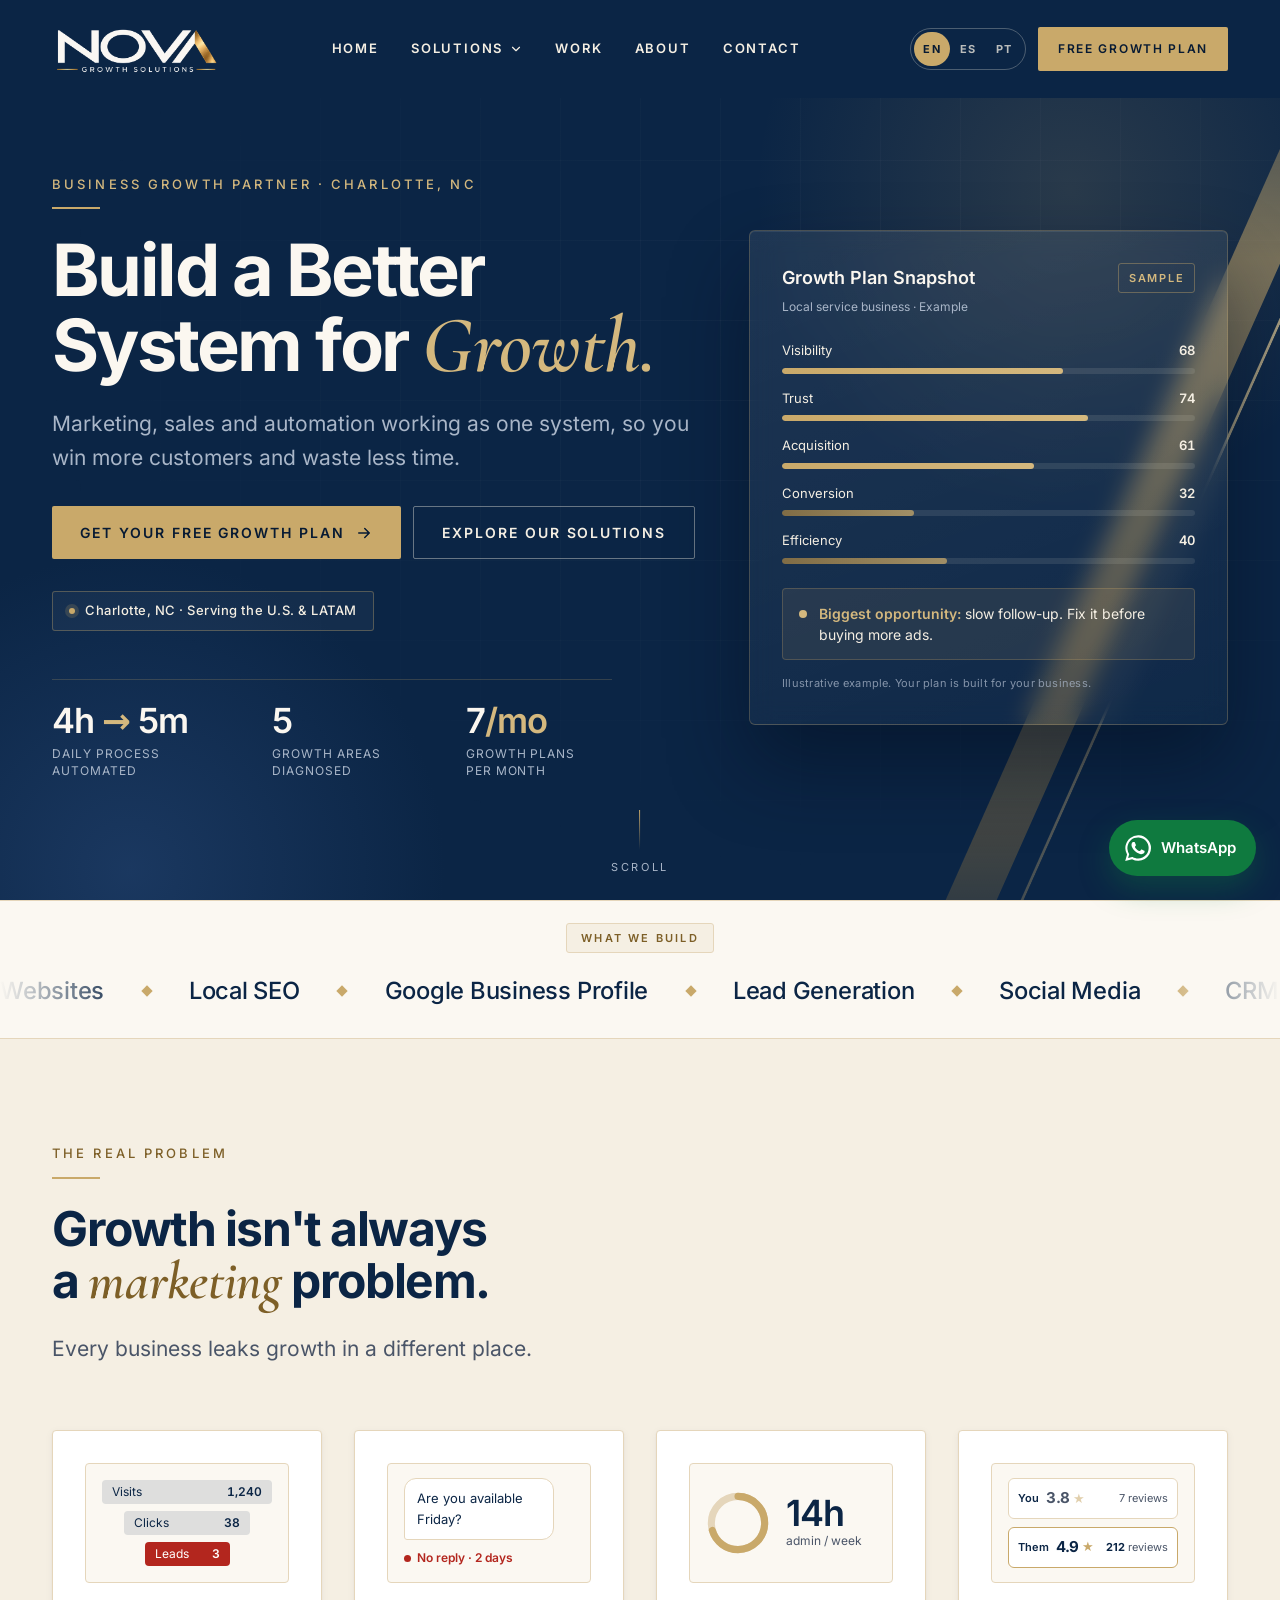
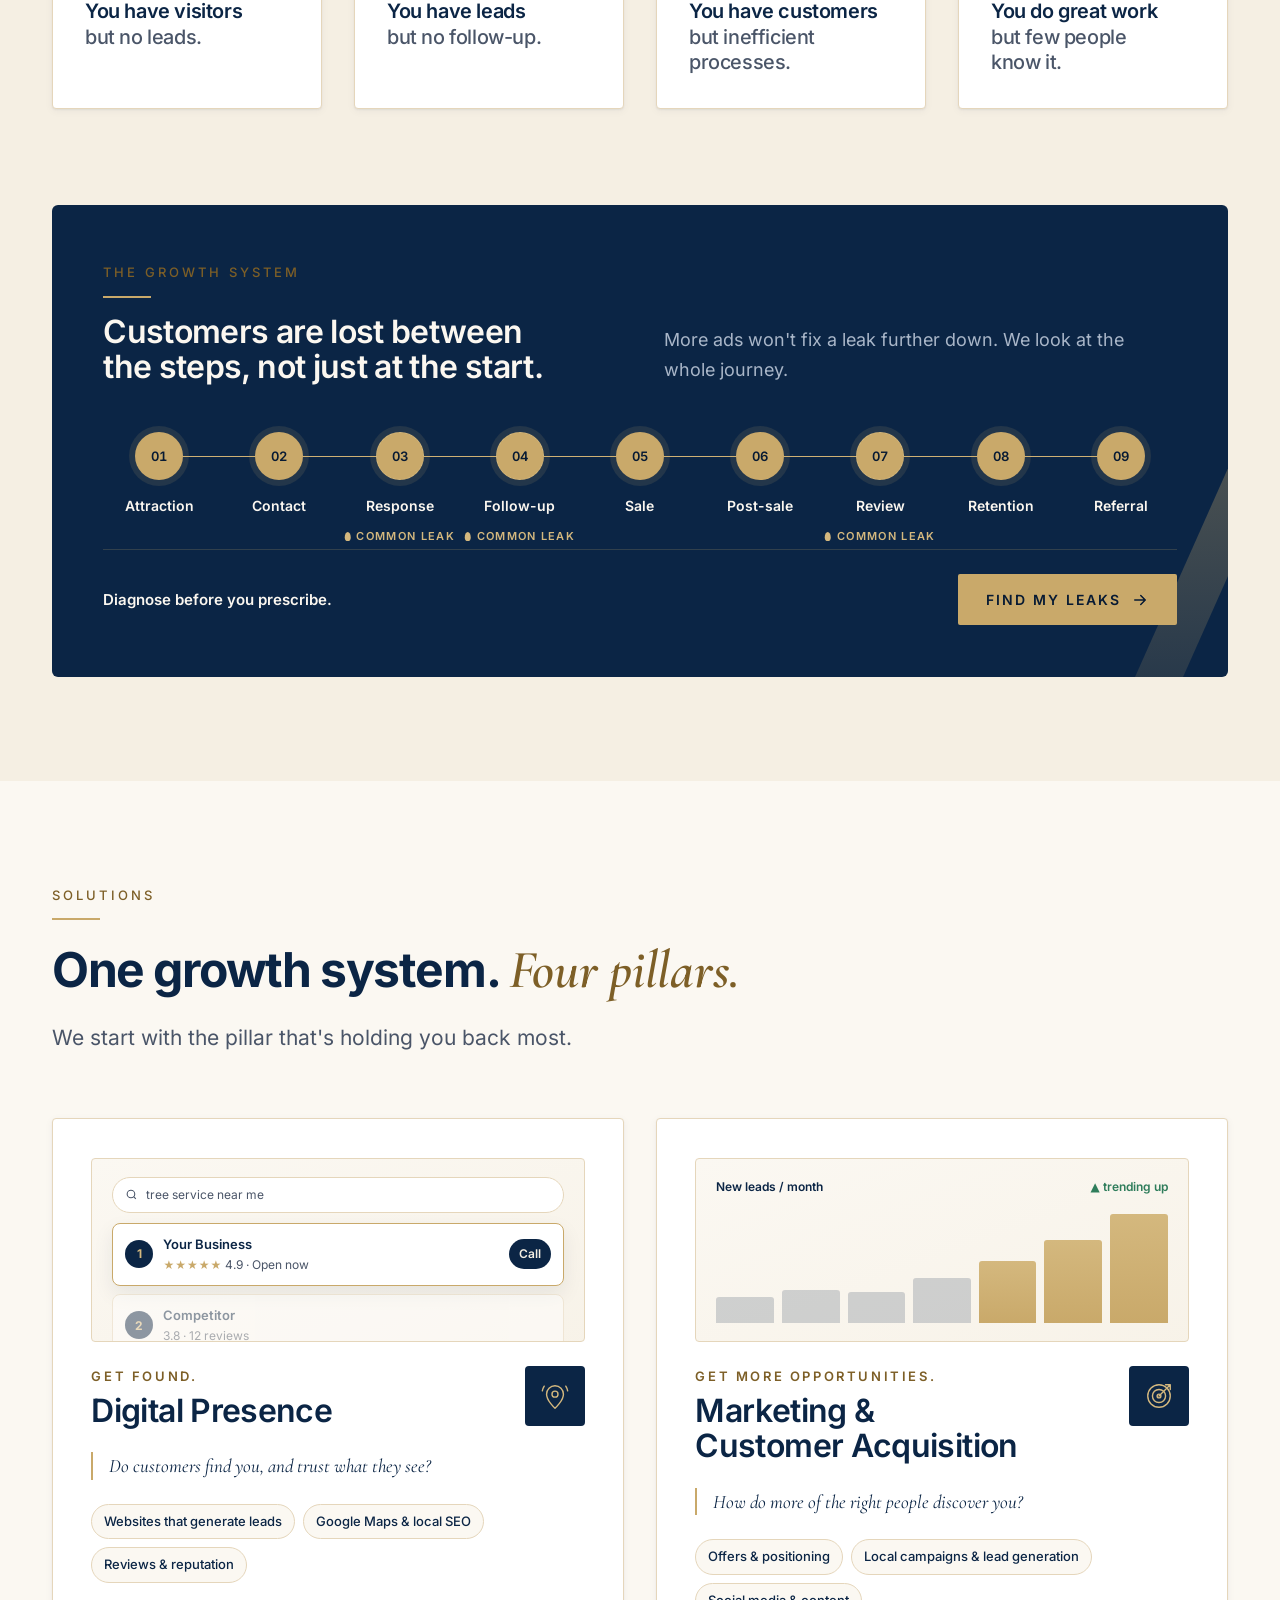
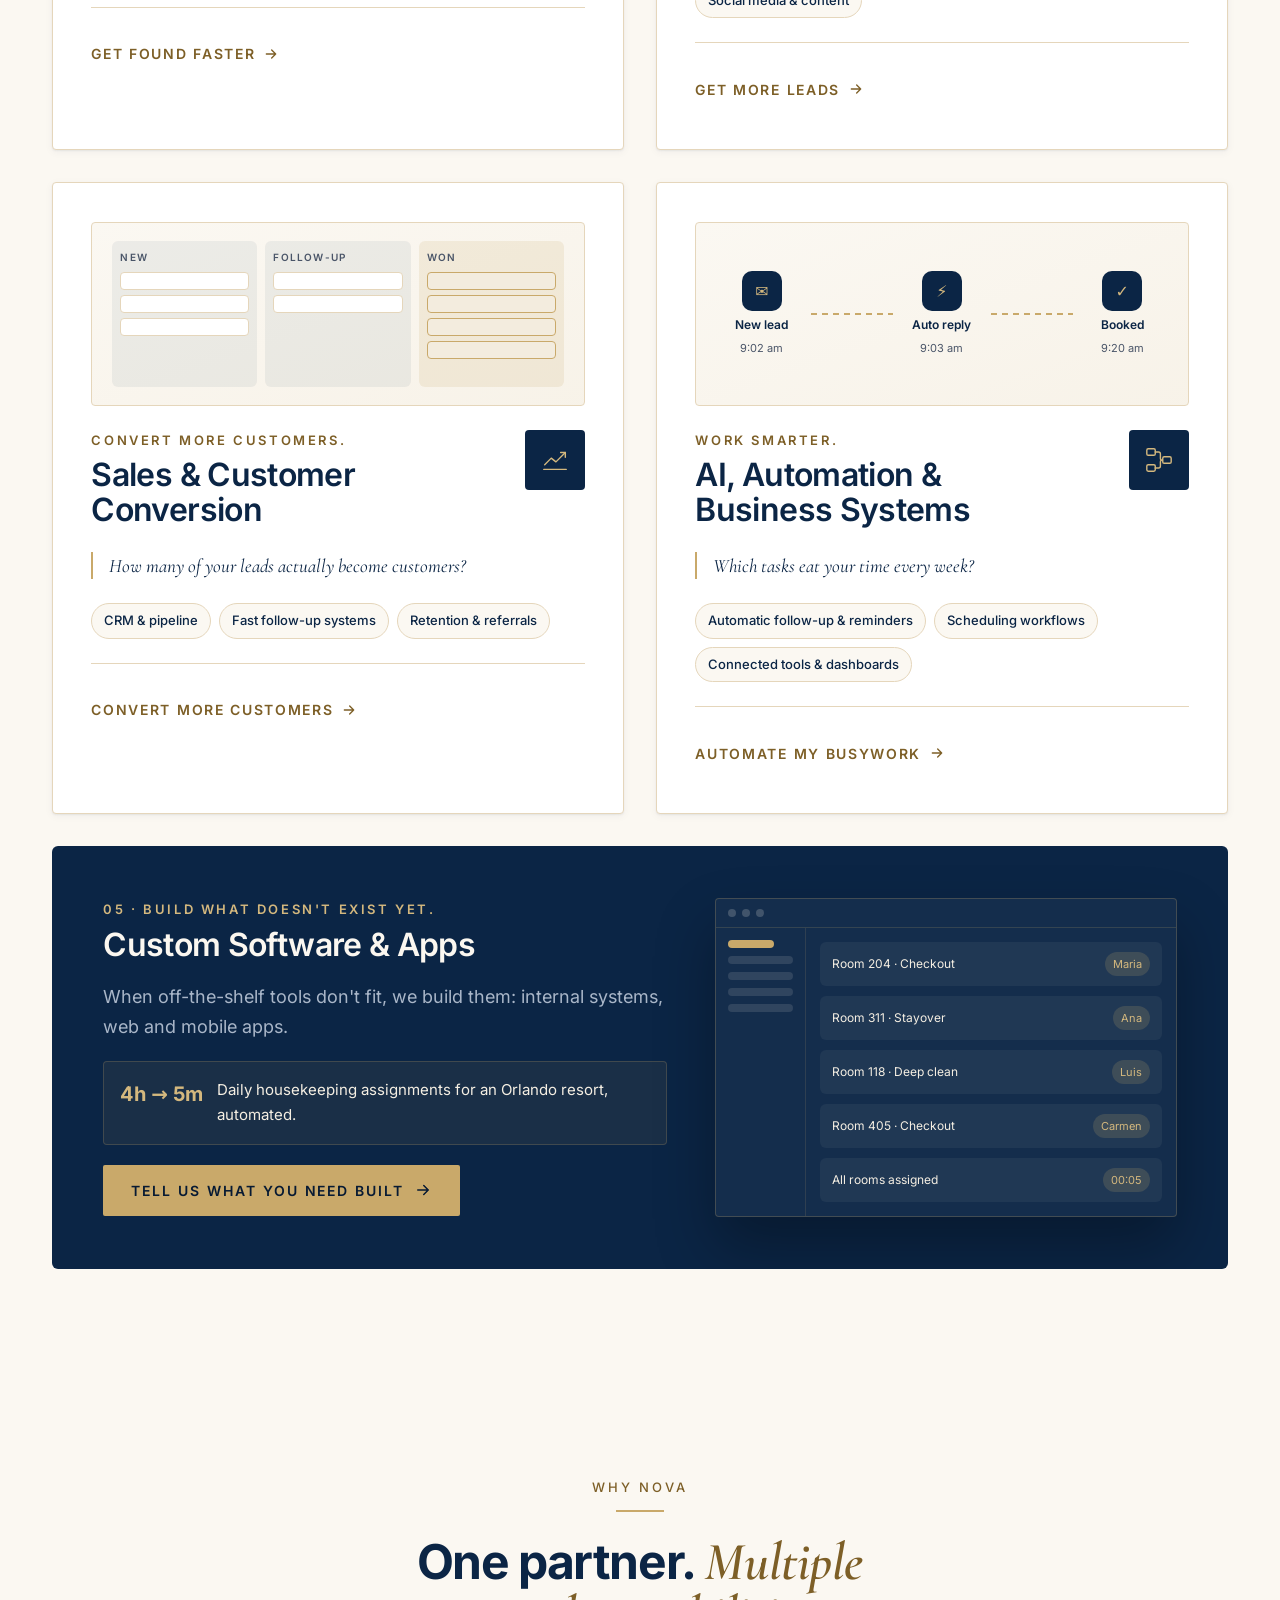
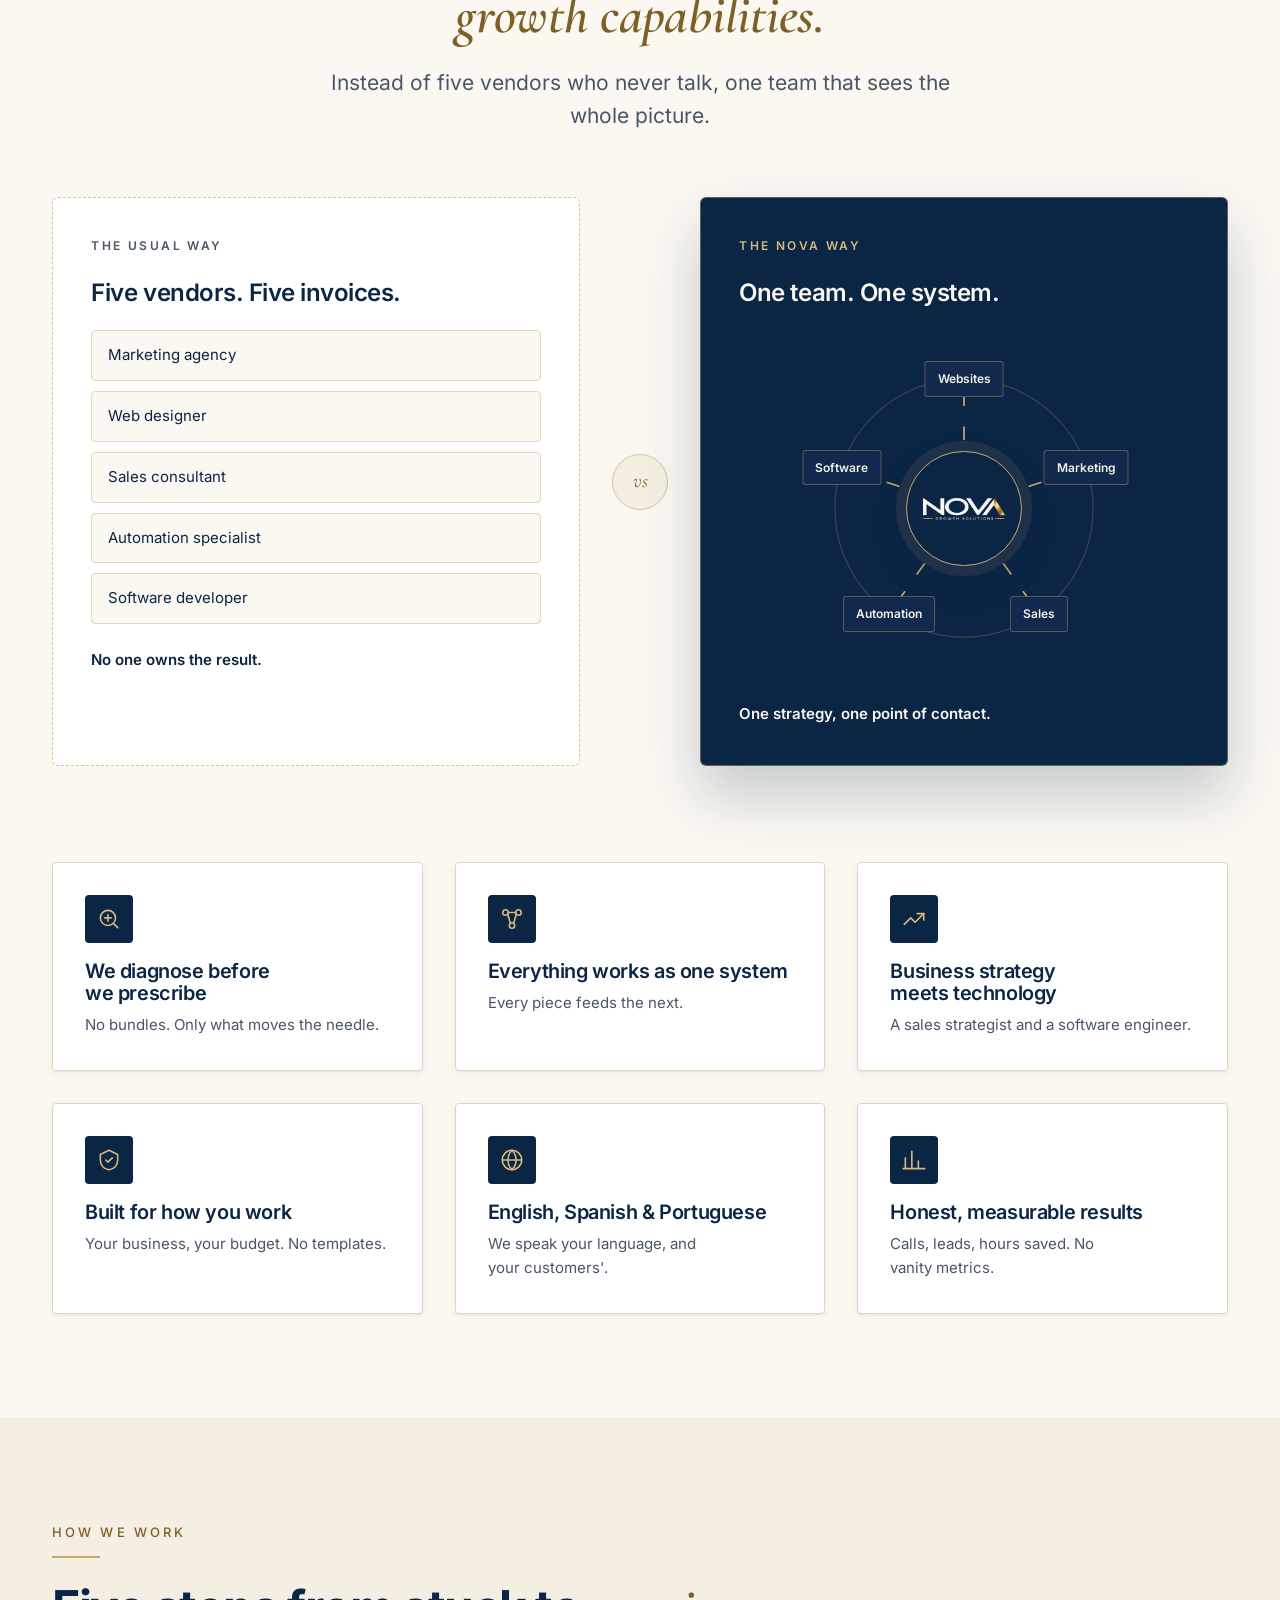
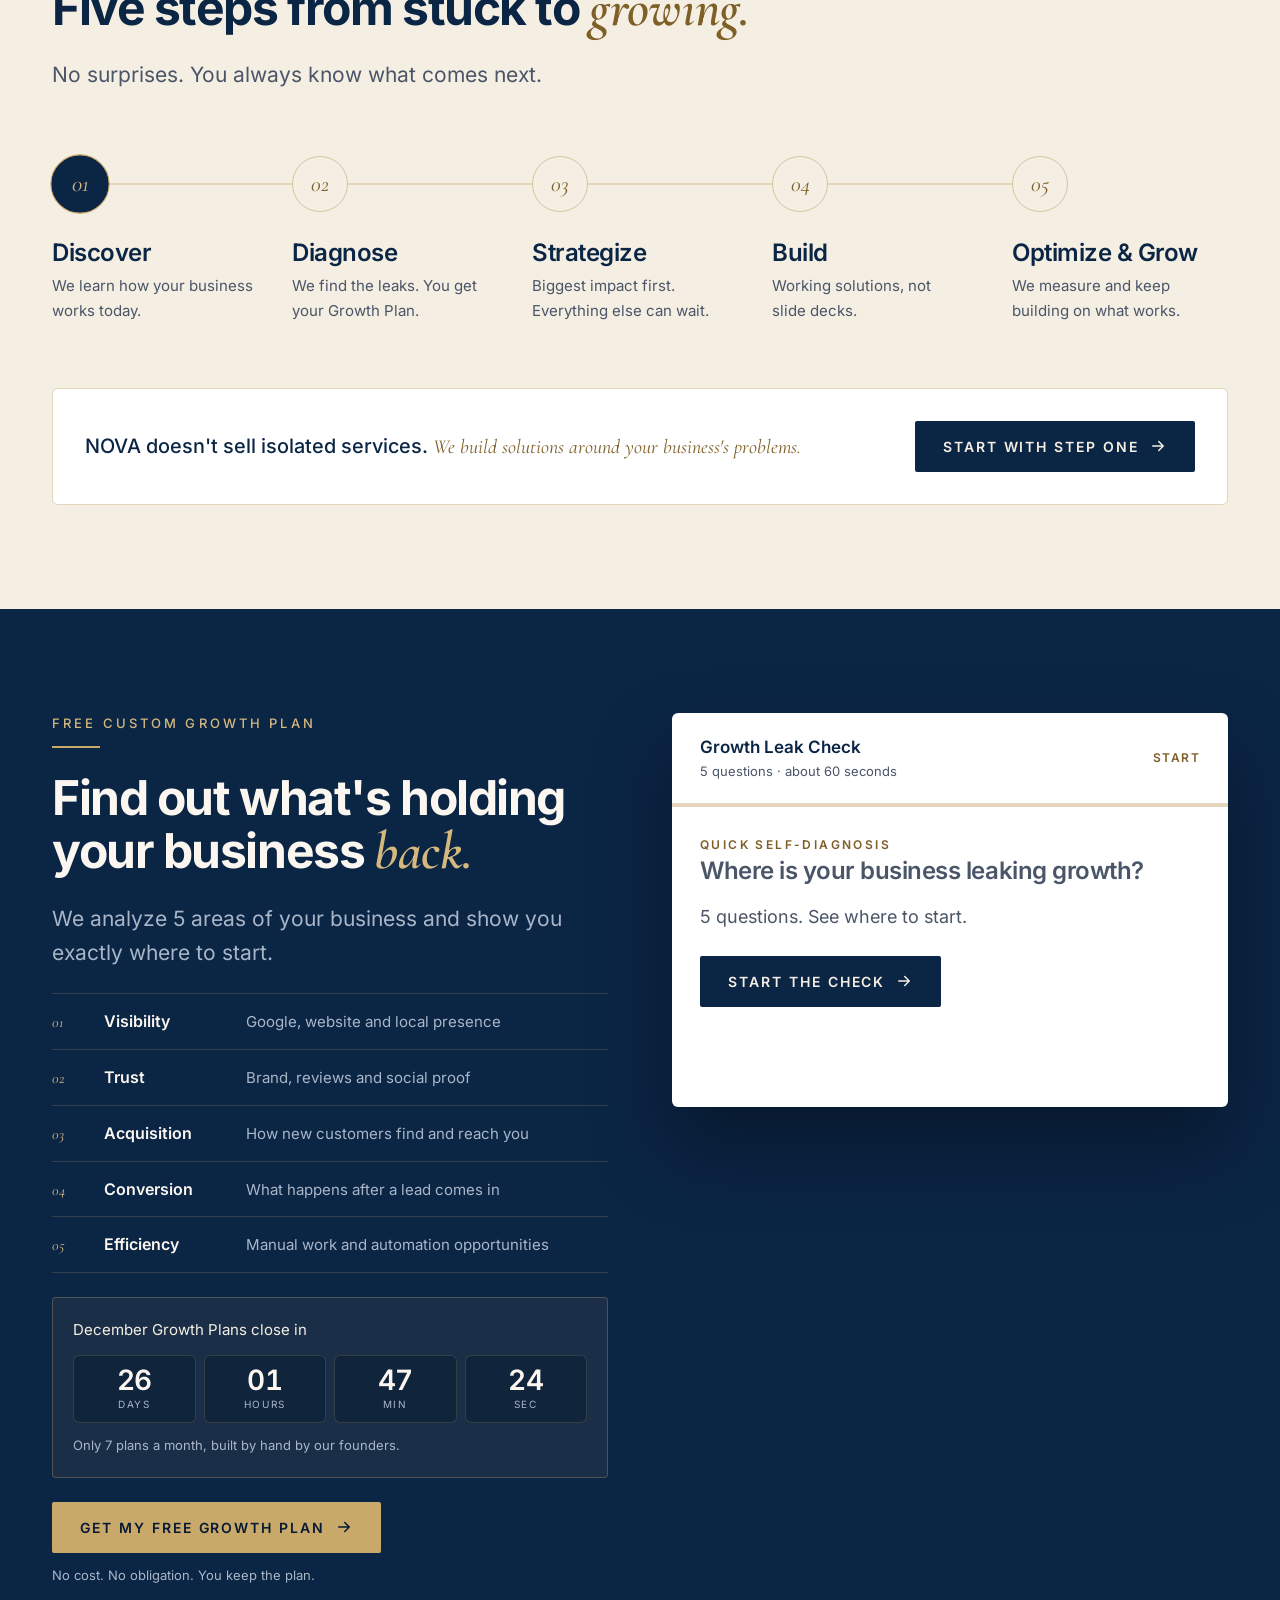
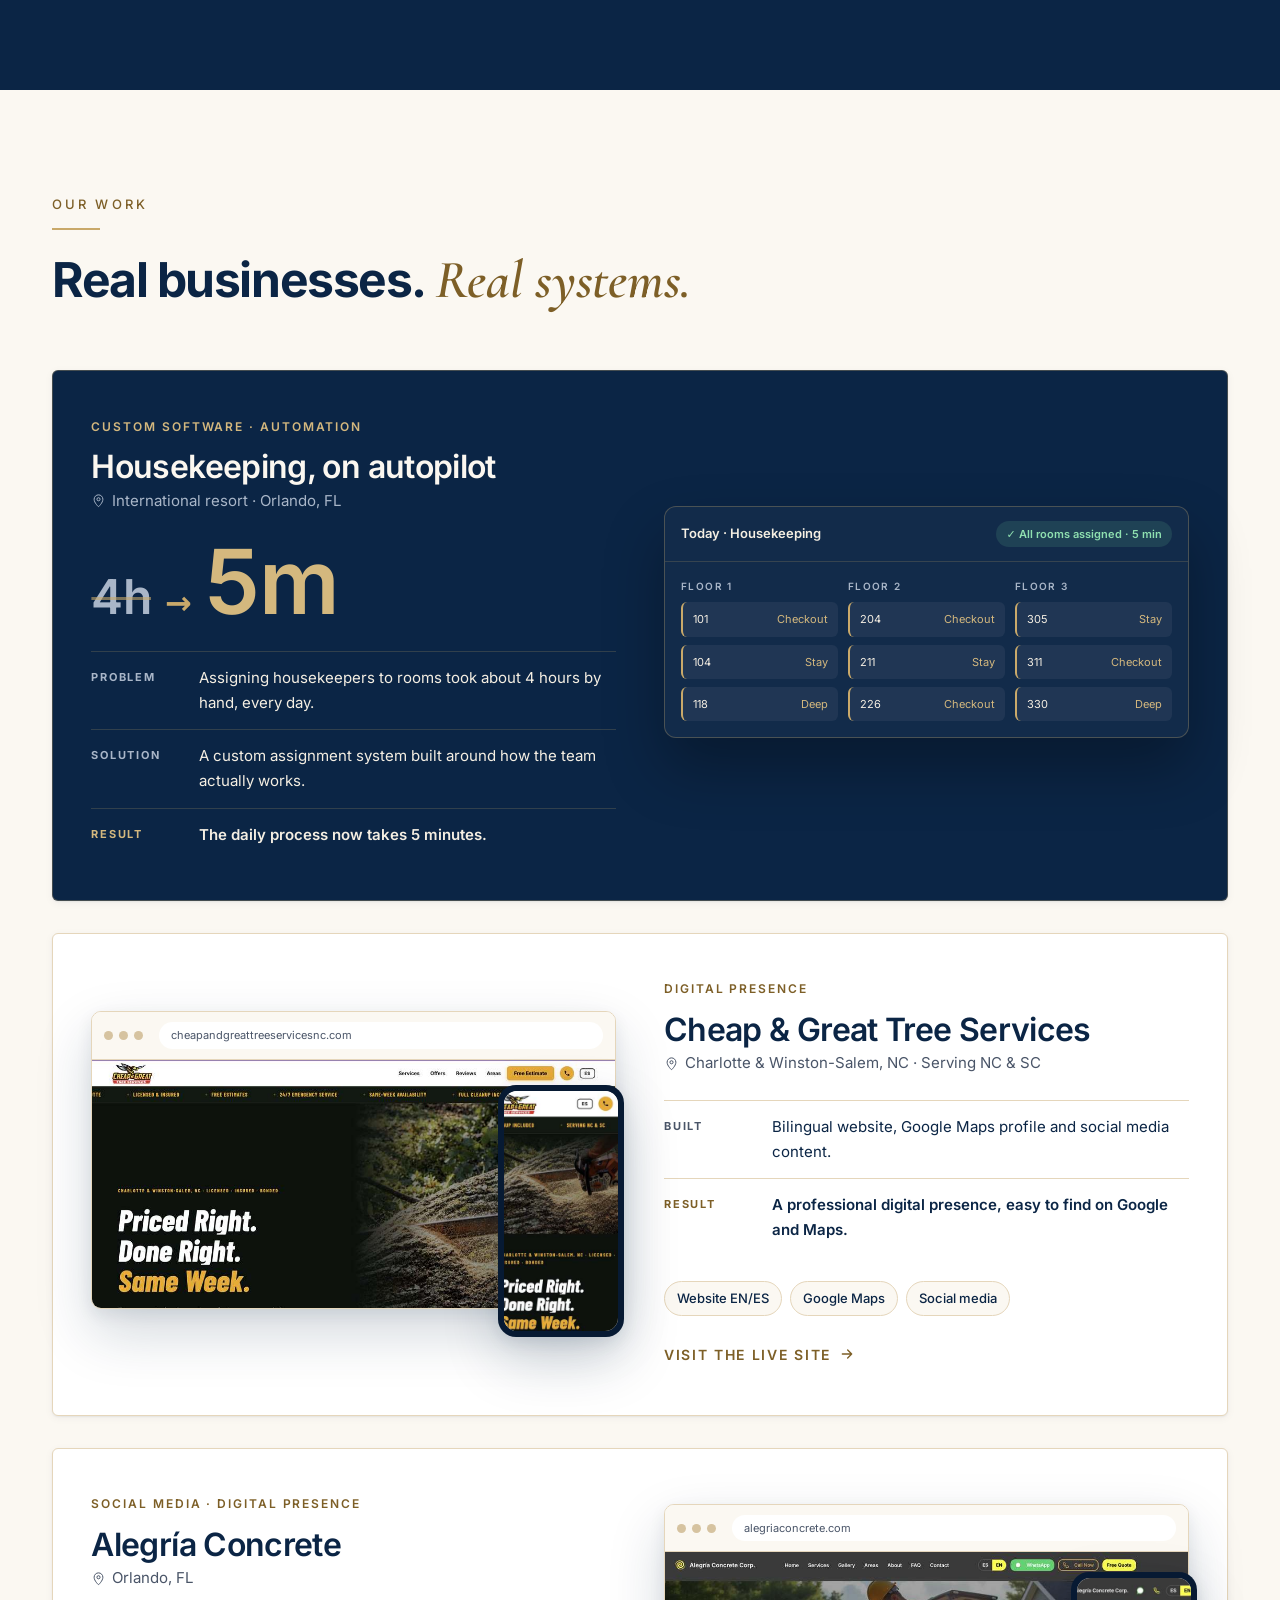
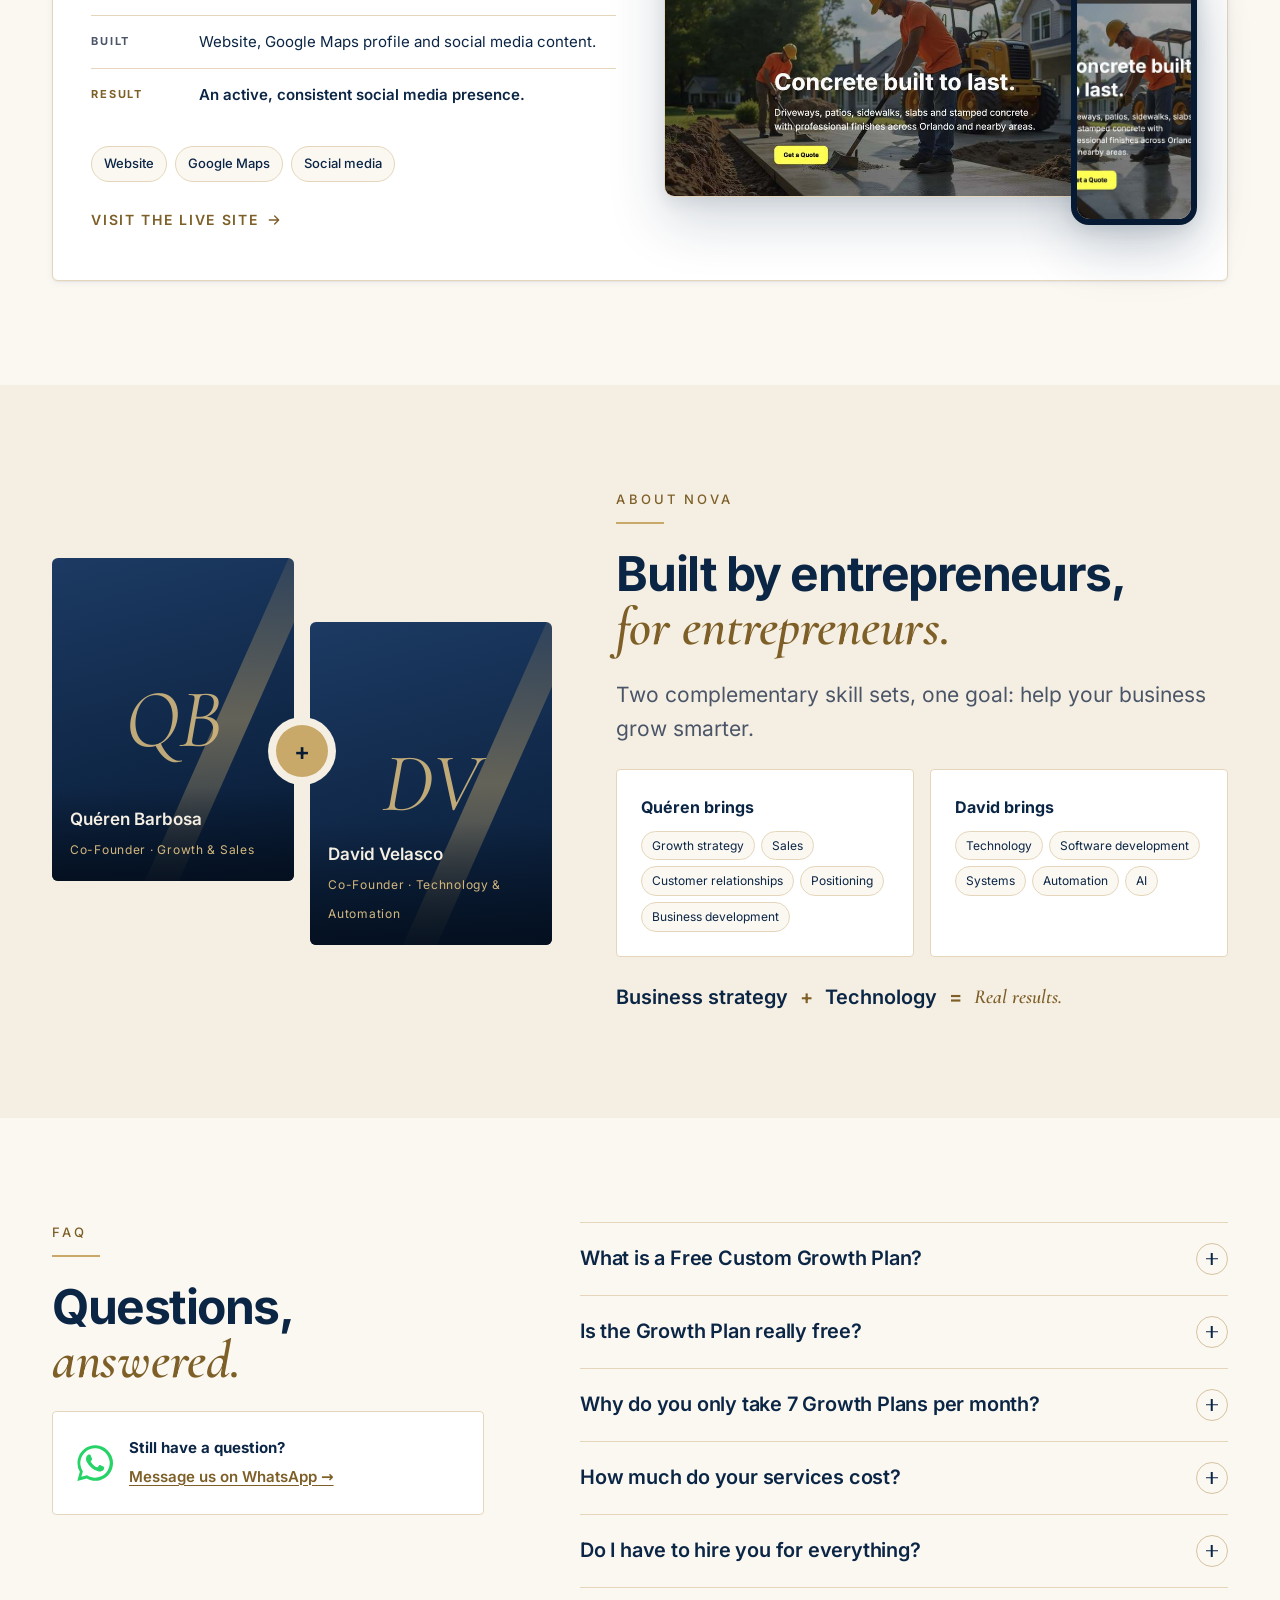
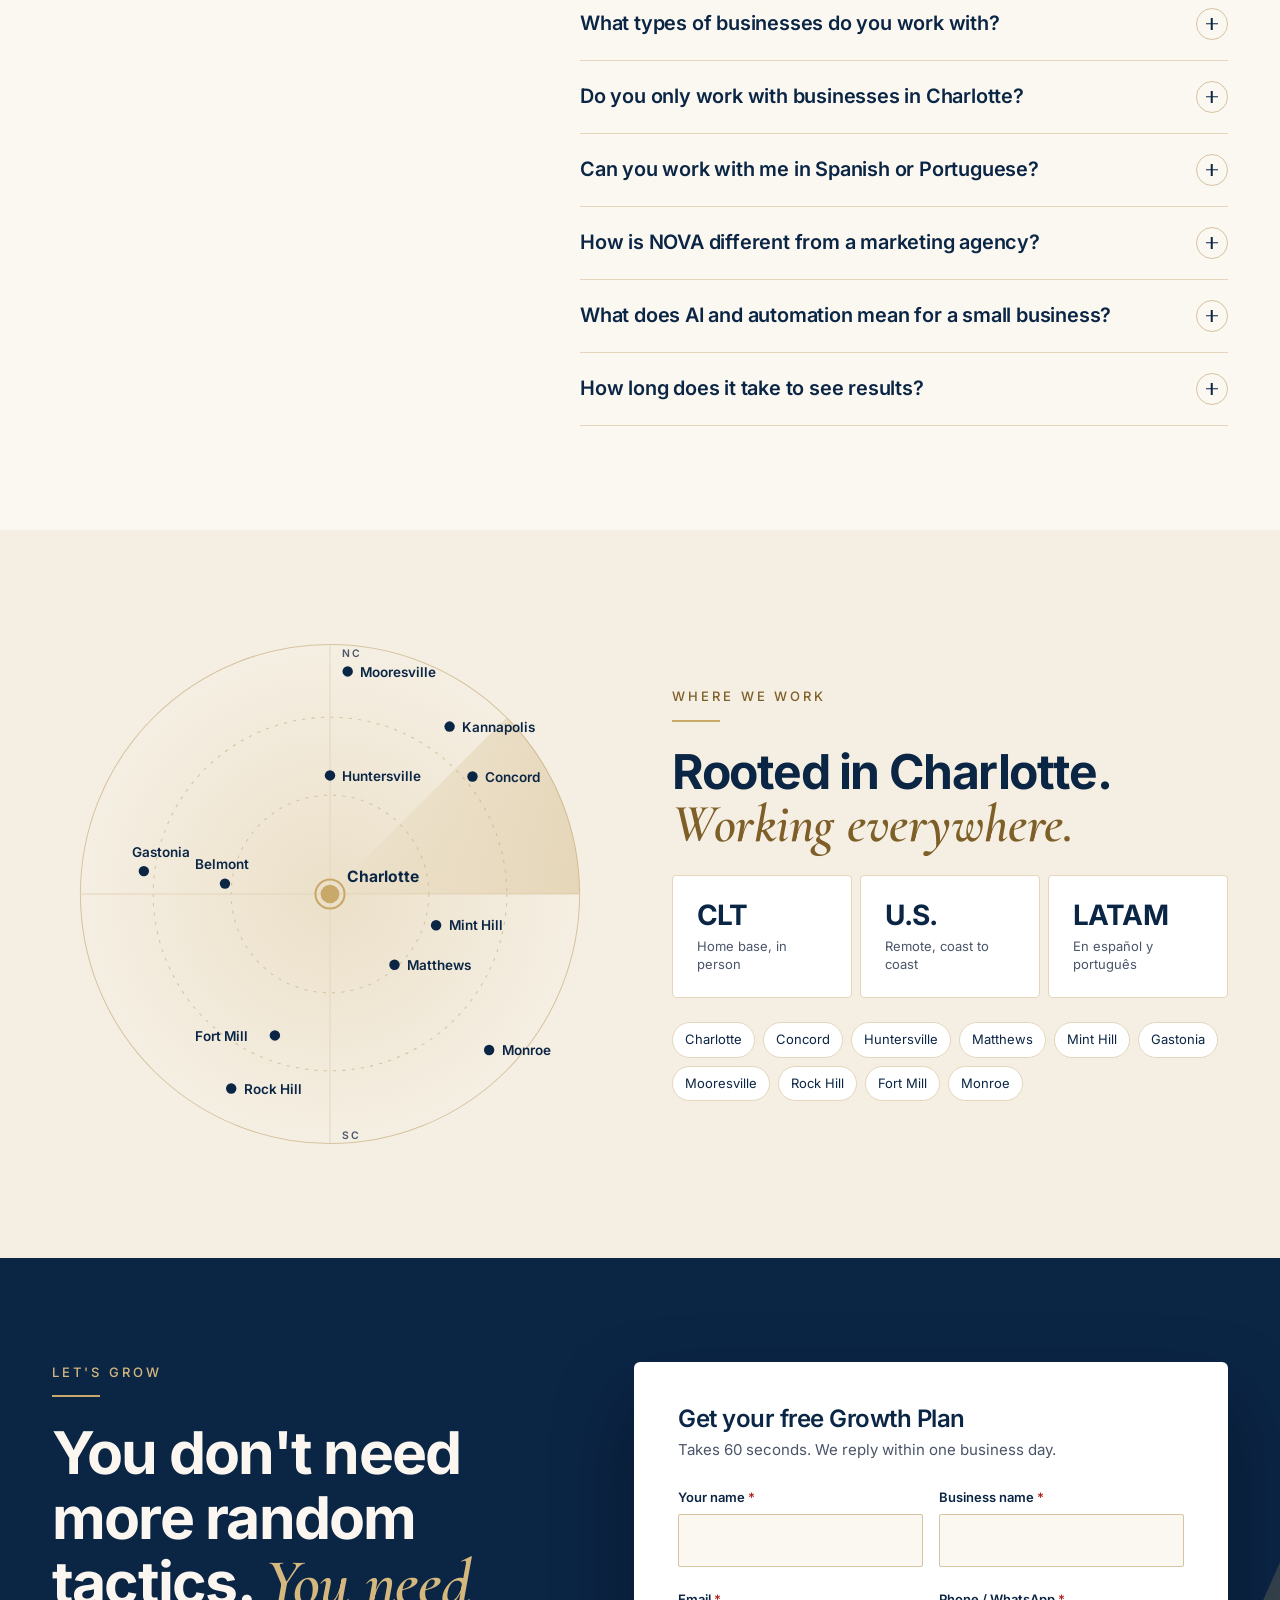
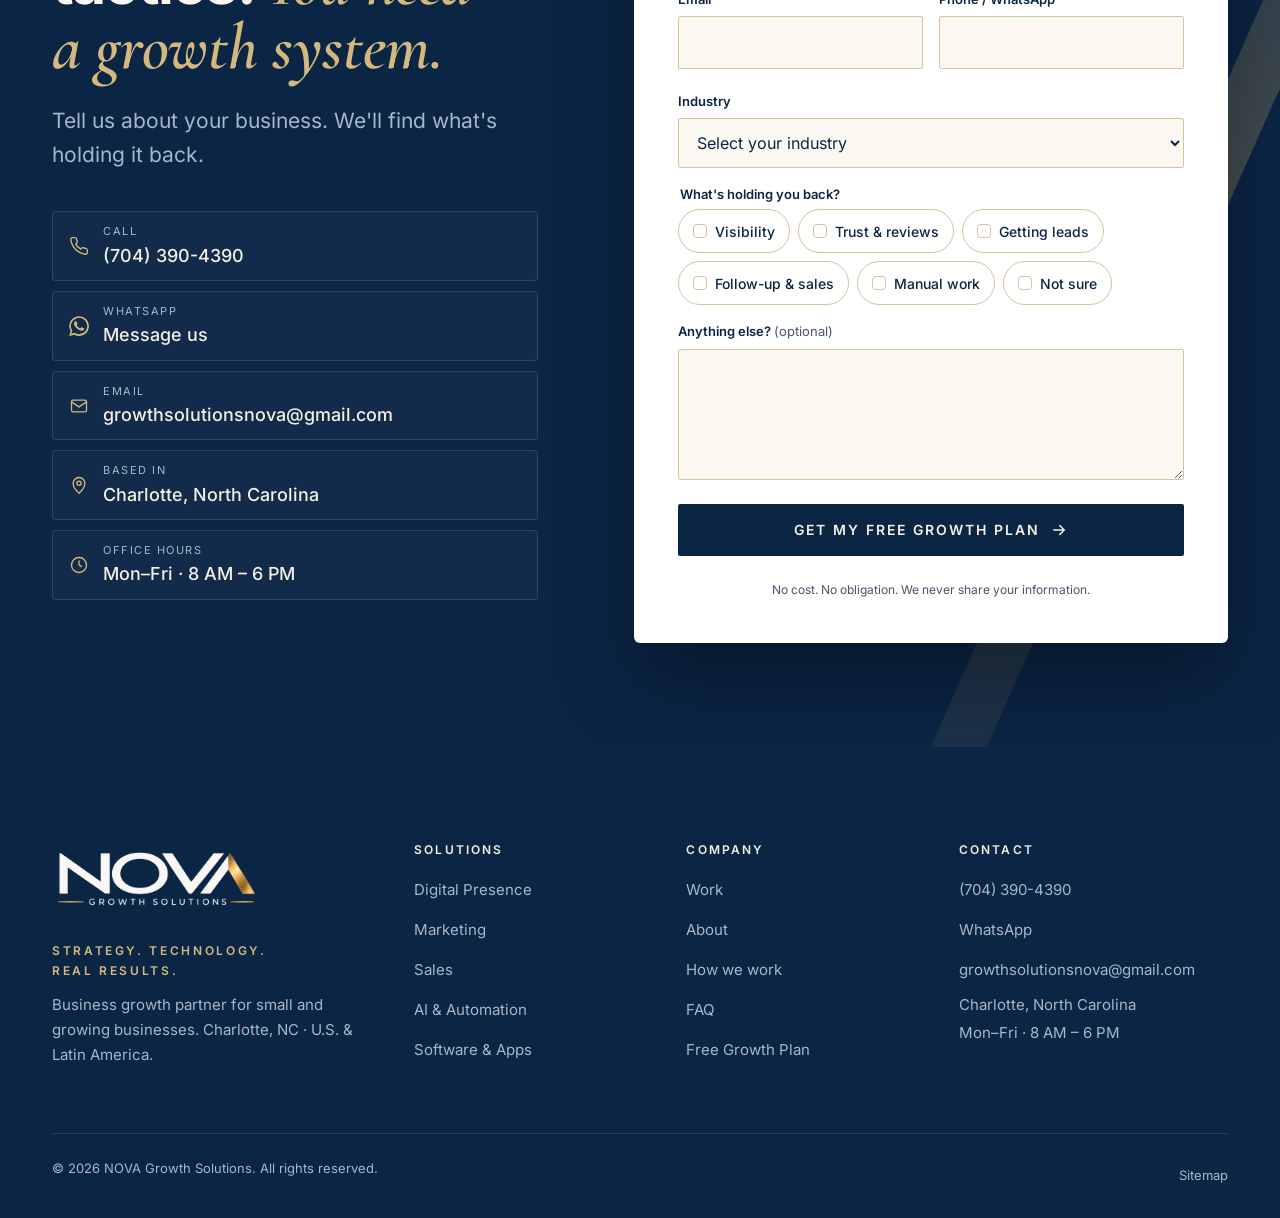
==== commit feb5e095: "Add files via upload" ====
--- a/index.html
+++ b/index.html
@@ -163,9 +163,10 @@
   --inverse-bg:var(--navy-800); --inverse-text:var(--sand); --inverse-muted:var(--navy-300); --inverse-accent:var(--gold-400);
 
   /* Typography */
-  --font-display:"Inter Tight","Inter",system-ui,-apple-system,"Segoe UI",Roboto,sans-serif;
+  --font-display:"Inter",system-ui,-apple-system,"Segoe UI",Roboto,sans-serif;
   --font-body:"Inter",system-ui,-apple-system,"Segoe UI",Roboto,sans-serif;
-  --font-serif:"Fraunces",Georgia,"Times New Roman",serif;
+  --font-serif:"Cormorant Garamond",Georgia,"Times New Roman",serif;
+  --font-heading:"Inter",system-ui,sans-serif;
   --fs-h1:clamp(2.5rem,1.6rem + 3.9vw,4.5rem);
   --fs-h2:clamp(2rem,1.5rem + 2.2vw,3rem);
   --fs-h3:clamp(1.5rem,1.3rem + .9vw,2rem);
@@ -183,7 +184,7 @@
   --container:1240px;
 
   /* Shape & depth */
-  --r-sm:4px; --r-md:8px; --r-lg:14px; --r-pill:999px;
+  --r-sm:2px; --r-md:4px; --r-lg:6px; --r-pill:3px;
   --shadow-1:0 1px 2px rgba(11,37,69,.06),0 2px 8px rgba(11,37,69,.05);
   --shadow-2:0 8px 24px rgba(11,37,69,.10),0 2px 6px rgba(11,37,69,.06);
   --shadow-3:0 24px 56px rgba(11,37,69,.18),0 6px 16px rgba(11,37,69,.08);
@@ -223,8 +224,11 @@
 
 /* ============ TYPOGRAPHY ============ */
 h1,h2,h3,h4,h5,h6,.h1,.h2,.h3,.h4,.h5,.h6{font-family:var(--font-display);font-weight:600;line-height:1.1;letter-spacing:-.02em;text-wrap:balance}
-h1,.h1{font-size:var(--fs-h1);letter-spacing:-.035em;line-height:1.02}
+h1,.h1{font-size:var(--fs-h1);letter-spacing:-.035em;line-height:1.04}
 h2,.h2{font-size:var(--fs-h2);letter-spacing:-.03em}
+h1,h2,.h1,.h2{font-family:var(--font-heading);font-weight:700}
+h3,.h3{font-family:var(--font-heading);font-weight:600}
+h1 .serif,h2 .serif,h3 .serif{font-weight:600;font-size:1.12em;line-height:.9;letter-spacing:-.005em}
 h3,.h3{font-size:var(--fs-h3)}
 h4,.h4{font-size:var(--fs-h4);line-height:1.25}
 h5,.h5{font-size:var(--fs-h5);line-height:1.3}
@@ -233,10 +237,10 @@
 .lead{font-size:var(--fs-lead);color:var(--text-muted);line-height:1.6}
 .small{font-size:var(--fs-small)}
 .caption{font-size:var(--fs-caption);color:var(--text-muted)}
-.serif{font-family:var(--font-serif);font-style:italic;font-weight:400;letter-spacing:-.01em}
+.serif{font-family:var(--font-serif);font-style:italic;font-weight:600;letter-spacing:0}
 .accent{color:var(--accent-text)}
-.eyebrow{display:inline-flex;flex-direction:column;gap:12px;font-family:var(--font-body);font-size:var(--fs-eyebrow);font-weight:600;letter-spacing:.22em;text-transform:uppercase;color:var(--accent-text)}
-.eyebrow::after{content:"";width:48px;height:2px;background:linear-gradient(90deg,var(--gold-500),var(--gold-400))}
+.eyebrow{display:inline-flex;flex-direction:column;gap:12px;font-family:var(--font-body);font-size:var(--fs-eyebrow);font-weight:500;letter-spacing:.24em;text-transform:uppercase;color:var(--accent-text)}
+.eyebrow::after{content:"";width:48px;height:2px;background:var(--gold-500)}
 .eyebrow--center{align-items:center}
 
 /* ============ LAYOUT: GRID & HELPERS ============ */
@@ -265,8 +269,8 @@
 .btn{position:relative;display:inline-flex;align-items:center;justify-content:center;gap:10px;min-height:48px;padding:14px 28px;border-radius:var(--r-sm);font-family:var(--font-body);font-size:.875rem;font-weight:600;letter-spacing:.14em;text-transform:uppercase;text-decoration:none;white-space:nowrap;overflow:hidden;isolation:isolate;transition:transform var(--t-med) var(--ease),box-shadow var(--t-med) var(--ease),background-color var(--t-med) var(--ease),color var(--t-med) var(--ease),border-color var(--t-med) var(--ease)}
 .btn svg{width:18px;height:18px;transition:transform var(--t-med) var(--ease)}
 .btn:hover svg{transform:translateX(4px)}
-.btn--gold{background:linear-gradient(135deg,var(--gold-400),var(--gold-500) 55%,#B8955A);color:var(--navy-900);box-shadow:0 6px 20px rgba(201,169,106,.28)}
-.btn--gold:hover{transform:translateY(-2px);box-shadow:0 12px 28px rgba(201,169,106,.38)}
+.btn--gold{background:var(--gold-500);color:var(--navy-900)}
+.btn--gold:hover{background:var(--gold-400);transform:translateY(-2px)}
 .btn--gold::before{content:"";position:absolute;inset:0;z-index:-1;background:linear-gradient(110deg,transparent 30%,rgba(255,255,255,.55) 50%,transparent 70%);transform:translateX(-120%);transition:transform 700ms var(--ease)}
 .btn--gold:hover::before{transform:translateX(120%)}
 .btn--navy{background:var(--navy-800);color:var(--sand)}
@@ -333,13 +337,16 @@
 
 <style>
 /* ============ LOGO ============ */
-.logo{display:inline-flex;flex-direction:column;gap:5px;text-decoration:none;color:inherit;line-height:1}
-.logo svg{width:112px;height:auto;aspect-ratio:462/100}
-.logo__sub{font-size:8.5px;font-weight:600;letter-spacing:.42em;text-transform:uppercase;white-space:nowrap;opacity:.9;padding-left:1px}
+.logo{display:inline-flex;flex-direction:column;gap:6px;border-radius:2px;text-decoration:none;color:inherit;line-height:1}
+.logo__img{display:block;width:170px;height:auto}
+.logo svg{width:140px;height:auto;aspect-ratio:462/100}
+.logo__sub{display:flex;align-items:center;gap:.7em;width:100%;font-family:"Montserrat",var(--font-body);font-size:6.15px;font-weight:400;letter-spacing:.36em;text-transform:uppercase;white-space:nowrap}
+.logo__sub b{font-weight:400;margin-right:-.36em}
+.logo__sub i{flex:1;height:1px;background:linear-gradient(90deg,#9C7A3E,#E4CC96)}
 
 /* ============ NAVBAR ============ */
-.nav{position:fixed;inset:0 0 auto 0;z-index:100;color:var(--sand);transition:background-color var(--t-slow) var(--ease),box-shadow var(--t-slow) var(--ease),color var(--t-slow) var(--ease),padding var(--t-slow) var(--ease);padding-block:22px}
-.nav.is-scrolled{background:color-mix(in srgb,var(--bg) 88%,transparent);-webkit-backdrop-filter:saturate(1.4) blur(14px);backdrop-filter:saturate(1.4) blur(14px);color:var(--text);box-shadow:0 1px 0 var(--border),0 10px 30px rgba(11,37,69,.06);padding-block:12px}
+.nav{position:fixed;inset:0 0 auto 0;z-index:100;color:var(--sand);background:var(--navy-800);transition:background-color var(--t-slow) var(--ease),box-shadow var(--t-slow) var(--ease),color var(--t-slow) var(--ease),padding var(--t-slow) var(--ease);padding-block:22px}
+.nav.is-scrolled{background:var(--navy-800);box-shadow:0 1px 0 rgba(201,169,106,.18),0 10px 30px rgba(0,0,0,.25);padding-block:10px}
 .nav__inner{display:flex;align-items:center;justify-content:space-between;gap:var(--s-3)}
 .nav__links{display:none;align-items:center;gap:4px;list-style:none;padding:0}
 .nav__link{display:inline-flex;align-items:center;gap:6px;min-height:44px;padding:0 14px;font-size:.8125rem;font-weight:600;letter-spacing:.14em;text-transform:uppercase;text-decoration:none;border-radius:var(--r-sm);position:relative;transition:color var(--t-fast) var(--ease)}
@@ -367,8 +374,8 @@
 .lang button:hover{opacity:1}
 .lang button[aria-pressed=true]{background:var(--gold-500);color:var(--navy-900);opacity:1}
 .no-js .lang{display:none}
-@media (max-width:399px){.lang button{min-width:30px;padding:0 4px}.nav__actions{gap:6px}.nav__toggle{width:44px;height:44px}.nav .logo svg{width:92px}.logo__sub{font-size:7px;letter-spacing:.34em}}
-@media (max-width:349px){.nav .logo svg{width:80px}.nav .logo__sub{display:none}.lang button{min-width:28px}}
+@media (max-width:399px){.lang button{min-width:30px;padding:0 4px}.nav__actions{gap:6px}.nav__toggle{width:44px;height:44px}.nav .logo__img{width:132px}.logo__sub{font-size:4.6px}}
+@media (max-width:349px){.nav .logo__img{width:112px}.lang button{min-width:28px}}
 @media (min-width:1024px){
   .nav__links{display:flex}.nav__cta{display:inline-flex}.nav__toggle{display:none}
 }
@@ -376,7 +383,7 @@
 .nav__phone{white-space:nowrap}
 
 /* Mobile menu panel */
-.mnav{position:fixed;inset:0;z-index:120;background:var(--navy-900);color:var(--sand);display:flex;flex-direction:column;padding:22px var(--gutter) 32px;overflow-y:auto;opacity:0;visibility:hidden;transition:opacity var(--t-slow) var(--ease),visibility var(--t-slow)}
+.mnav{position:fixed;inset:0;z-index:120;background:var(--navy-800);color:var(--sand);display:flex;flex-direction:column;padding:22px var(--gutter) 32px;overflow-y:auto;opacity:0;visibility:hidden;transition:opacity var(--t-slow) var(--ease),visibility var(--t-slow)}
 .mnav.is-open{opacity:1;visibility:visible}
 .mnav__top{display:flex;justify-content:space-between;align-items:center;margin-bottom:var(--s-6)}
 .mnav__list{list-style:none;padding:0;display:grid;gap:4px}
@@ -412,7 +419,7 @@
 @media (min-width:1024px){.hero__inner{grid-template-columns:1.15fr .85fr;gap:var(--s-6)}}
 .hero__copy{display:grid;gap:var(--s-3);justify-items:start}
 .hero .eyebrow{color:var(--gold-400)}
-.hero h1{max-width:16ch;color:#FBF7F0}
+.hero h1{max-width:18ch;color:#FBF7F0}
 .hero h1 .serif{color:var(--gold-400);padding-right:.06em}
 .hero__sub{font-size:var(--fs-lead);color:var(--navy-300);max-width:56ch;line-height:1.6}
 .hero__ctas{display:flex;flex-wrap:wrap;gap:12px;margin-top:var(--s-1)}
@@ -455,8 +462,7 @@
 <header class="nav" id="nav">
   <div class="container nav__inner">
     <a class="logo" href="#top" aria-label="NOVA Growth Solutions — home">
-      <svg role="img" aria-hidden="true"><use href="#nova-wordmark"/></svg>
-      <span class="logo__sub">Growth Solutions</span>
+      <img class="logo__img" src="[data-uri]" width="560" height="177" alt="NOVA Growth Solutions">
     </a>
 
     <nav aria-label="Main">
@@ -492,7 +498,7 @@
 <!-- Mobile menu -->
 <div class="mnav" id="mnav" role="dialog" aria-modal="true" aria-label="Menu" hidden>
   <div class="mnav__top">
-    <a class="logo" href="#top" aria-label="NOVA Growth Solutions — home"><svg aria-hidden="true"><use href="#nova-wordmark"/></svg><span class="logo__sub">Growth Solutions</span></a>
+    <a class="logo" href="#top" aria-label="NOVA Growth Solutions — home"><img class="logo__img" src="[data-uri]" width="560" height="177" alt="NOVA Growth Solutions"></a>
     <div class="lang" role="group" aria-label="Language" style="margin-left:auto;margin-right:12px"><button type="button" data-lang="en" aria-pressed="true">EN</button><button type="button" data-lang="es" aria-pressed="false">ES</button><button type="button" data-lang="pt" aria-pressed="false">PT</button></div>
     <button class="nav__toggle" type="button" data-close aria-label="Close menu"><svg aria-hidden="true"><use href="#i-close"/></svg></button>
   </div>
@@ -930,8 +936,8 @@
 .cmp__vs span{width:56px;height:56px;border-radius:50%;display:grid;place-items:center;border:1px solid rgba(201,169,106,.4);font-family:var(--font-serif);font-style:italic;font-size:1.25rem;color:var(--gold-400);background:var(--inverse-bg)}
 .hub{position:relative;display:grid;place-items:center;aspect-ratio:1/1;max-width:340px;width:100%;margin:8px auto 0}
 .hub svg{position:absolute;inset:0;width:100%;height:100%;overflow:visible}
-.hub__core{position:relative;z-index:1;width:34%;aspect-ratio:1;border-radius:50%;display:grid;place-items:center;background:var(--navy-800);border:1px solid var(--gold-500);box-shadow:0 0 0 10px rgba(201,169,106,.08),0 20px 40px rgba(0,0,0,.35)}
-.hub__core svg{position:static;width:64%;height:auto;color:var(--sand)}
+.hub__core{position:relative;z-index:1;width:34%;aspect-ratio:1;border-radius:50%;display:grid;place-items:center;background:var(--navy-800);border:1px solid var(--gold-500);box-shadow:0 0 0 10px rgba(201,169,106,.1),0 16px 32px rgba(11,37,69,.25)}
+.hub__core img{display:block;width:78%;height:auto}
 .hub__node{position:absolute;transform:translate(-50%,-50%);padding:7px 12px;border-radius:var(--r-pill);background:var(--navy-700);border:1px solid rgba(201,169,106,.4);font-size:.75rem;font-weight:600;color:var(--sand);white-space:nowrap;z-index:1}
 .js .hub__spokes line{stroke-dasharray:4 6;animation:dash 18s linear infinite}
 @keyframes dash{to{stroke-dashoffset:-200}}
@@ -941,6 +947,21 @@
 .why__grid p{font-size:var(--fs-small);color:var(--inverse-muted)}
 .why__icon{width:48px;height:48px;border-radius:var(--r-md);display:grid;place-items:center;background:rgba(201,169,106,.12);color:var(--gold-400)}
 .why__icon svg{width:26px;height:26px}
+
+
+/* Why NOVA on Sand (light) */
+.why-light .cmp--old{border-color:var(--border-strong);background:var(--surface)}
+.why-light .cmp--new{background:var(--navy-800);box-shadow:0 30px 60px rgba(11,37,69,.22)}
+.why-light .cmp--old .cmp__label{color:var(--text-muted)}
+.why-light .cmp--old h3{color:var(--text)}
+.why-light .cmp--old .vendors li{background:var(--surface-2);border-color:var(--border);color:var(--text)}
+.why-light .cmp--old .cmp__foot{color:var(--text-muted)}.why-light .cmp--old .cmp__foot b{color:var(--text)}
+.why-light .cmp__vs span{background:var(--bg);color:var(--accent-text);border-color:var(--border-strong)}
+.why-light .why__grid .card{background:var(--surface);border-color:var(--border);color:var(--text);box-shadow:var(--shadow-1)}
+.why-light .why__grid .card:hover{background:var(--surface);border-color:var(--border-strong);box-shadow:var(--shadow-3)}
+.why-light .why__grid h3{color:var(--text)}.why-light .why__grid p{color:var(--text-muted)}
+.why-light .why__icon{background:var(--navy-800);color:var(--gold-400)}
+@media (prefers-color-scheme:dark){.why-light .cmp--new{background:#0B2243;border:1px solid rgba(201,169,106,.45)}}
 
 /* ============ PROCESS ============ */
 .steps{list-style:none;padding:0;position:relative;display:grid;gap:var(--s-4)}
@@ -1026,11 +1047,11 @@
 </style>
 
 <!-- ============ WHY NOVA ============ -->
-<section class="section section--inverse" id="why-nova" aria-labelledby="why-title">
+<section class="section section--surface why-light" id="why-nova" aria-labelledby="why-title">
   <div class="container">
     <div class="section-head section-head--center reveal">
       <span class="eyebrow eyebrow--center">Why NOVA</span>
-      <h2 id="why-title" style="color:#FBF7F0">One partner. <span class="serif accent">Multiple growth capabilities.</span></h2>
+      <h2 id="why-title">One partner. <span class="serif accent">Multiple growth capabilities.</span></h2>
       <p class="lead">Instead of five vendors who never talk, one team that sees the whole picture.</p>
     </div>
 
@@ -1060,7 +1081,7 @@
             <line x1="50" y1="50" x2="28" y2="81" stroke="#C9A96A" stroke-width=".5"/>
             <line x1="50" y1="50" x2="14" y2="38" stroke="#C9A96A" stroke-width=".5"/>
           </svg>
-          <div class="hub__core"><svg aria-hidden="true" viewBox="0 0 462 100"><use href="#nova-wordmark"/></svg></div>
+          <div class="hub__core"><img src="[data-uri]" alt="" width="560" height="177"></div>
           <span class="hub__node" style="left:50%;top:12%">Websites</span>
           <span class="hub__node" style="left:86%;top:38%">Marketing</span>
           <span class="hub__node" style="left:72%;top:81%">Sales</span>
@@ -1605,7 +1626,7 @@
 .form__leak.is-on{display:flex}
 .form__foot{display:grid;gap:12px;margin-top:var(--s-3)}
 .form__foot small{font-size:.75rem;color:var(--text-muted);text-align:center}
-.btn__spin{display:none;width:18px;height:18px;border-radius:50%;border:2px solid rgba(7,26,51,.25);border-top-color:var(--navy-900);animation:spin .8s linear infinite}
+.btn__spin{display:none;width:18px;height:18px;border-radius:50%;border:2px solid rgba(245,239,227,.3);border-top-color:var(--sand);animation:spin .8s linear infinite}
 .is-loading .btn__spin{display:inline-block}.is-loading .btn__label svg{display:none}
 .is-loading{pointer-events:none;opacity:.85}
 @keyframes spin{to{transform:rotate(360deg)}}
@@ -1620,13 +1641,14 @@
 .hp{position:absolute!important;left:-9999px!important}
 
 /* ============ FOOTER ============ */
-.footer{background:var(--navy-900);color:var(--navy-300);padding-top:var(--s-12);font-size:var(--fs-small)}
-@media (prefers-color-scheme:dark){.footer{background:#040F20}}
+.footer{background:var(--navy-800);color:var(--navy-300);padding-top:var(--s-12);font-size:var(--fs-small)}
+
 .footer__top{display:grid;gap:var(--s-6);padding-bottom:var(--s-8);border-bottom:1px solid rgba(201,169,106,.18)}
 .footer__top{grid-template-columns:1fr 1fr}.footer__top>:first-child,.footer__top>:last-child{grid-column:1/-1}
 @media (min-width:768px){.footer__top{grid-template-columns:1.4fr 1fr 1fr 1.2fr}.footer__top>:first-child,.footer__top>:last-child{grid-column:auto}}
 .footer .logo{color:var(--sand)}
-.footer .logo svg{width:140px}
+.footer .logo__img{width:210px}
+.footer .logo__sub{font-size:7.75px}
 .footer__tag{margin-top:var(--s-3);font-size:.75rem;font-weight:600;letter-spacing:.22em;text-transform:uppercase;color:var(--gold-400)}
 .footer__about{margin-top:12px;max-width:34ch}
 .footer h2{font-family:var(--font-body);font-size:.75rem;font-weight:600;letter-spacing:.18em;text-transform:uppercase;color:var(--sand);margin-bottom:var(--s-2)}
@@ -1640,7 +1662,9 @@
 .wa-float{position:fixed;right:24px;bottom:24px;z-index:90;display:none;align-items:center;gap:10px;height:56px;padding:0 20px 0 16px;border-radius:99px;background:#0F7A3F;color:#fff;font-weight:600;font-size:.9375rem;text-decoration:none;box-shadow:0 12px 30px rgba(15,122,63,.35);transition:transform var(--t-med) var(--ease),box-shadow var(--t-med)}
 .wa-float:hover{transform:translateY(-3px);box-shadow:0 18px 40px rgba(15,122,63,.45)}
 .wa-float svg{width:26px;height:26px}
-@media (min-width:768px){.wa-float{display:inline-flex}}
+.footer .wa-float{display:none;min-height:0;color:#fff}
+@media (min-width:768px){.wa-float,.footer .wa-float{display:inline-flex}}
+.footer .wa-float:hover{color:#fff}
 .mbar{position:fixed;left:0;right:0;bottom:0;z-index:90;display:grid;grid-template-columns:1fr 1fr 1.4fr;gap:8px;padding:10px 12px calc(10px + env(safe-area-inset-bottom));background:color-mix(in srgb,var(--navy-900) 94%,transparent);-webkit-backdrop-filter:blur(12px);backdrop-filter:blur(12px);border-top:1px solid rgba(201,169,106,.25);transform:translateY(110%);transition:transform var(--t-slow) var(--ease)}
 .mbar.is-on{transform:none}
 .no-js .mbar{transform:none}
@@ -1737,7 +1761,7 @@
           <div class="f f--full"><label for="f-msg">Anything else? <span class="muted" style="color:var(--text-muted);font-weight:400">(optional)</span></label><textarea id="f-msg" name="message" rows="4"></textarea></div>
         </div>
         <div class="form__foot">
-          <button class="btn btn--gold btn--block" type="submit"><span class="btn__spin" aria-hidden="true"></span><span class="btn__label" style="display:inline-flex;align-items:center;gap:10px">Get My Free Growth Plan <svg aria-hidden="true"><use href="#i-arrow"/></svg></span></button>
+          <button class="btn btn--navy btn--block" type="submit"><span class="btn__spin" aria-hidden="true"></span><span class="btn__label" style="display:inline-flex;align-items:center;gap:10px">Get My Free Growth Plan <svg aria-hidden="true"><use href="#i-arrow"/></svg></span></button>
           <p class="form__status" role="alert" aria-live="assertive" data-no-i18n></p>
           <small>No cost. No obligation. We never share your information.</small>
         </div>
@@ -1758,7 +1782,7 @@
   <div class="container">
     <div class="footer__top">
       <div>
-        <a class="logo" href="#top" aria-label="NOVA Growth Solutions — back to top"><svg aria-hidden="true"><use href="#nova-wordmark"/></svg><span class="logo__sub">Growth Solutions</span></a>
+        <a class="logo" href="#top" aria-label="NOVA Growth Solutions — back to top"><img class="logo__img" src="[data-uri]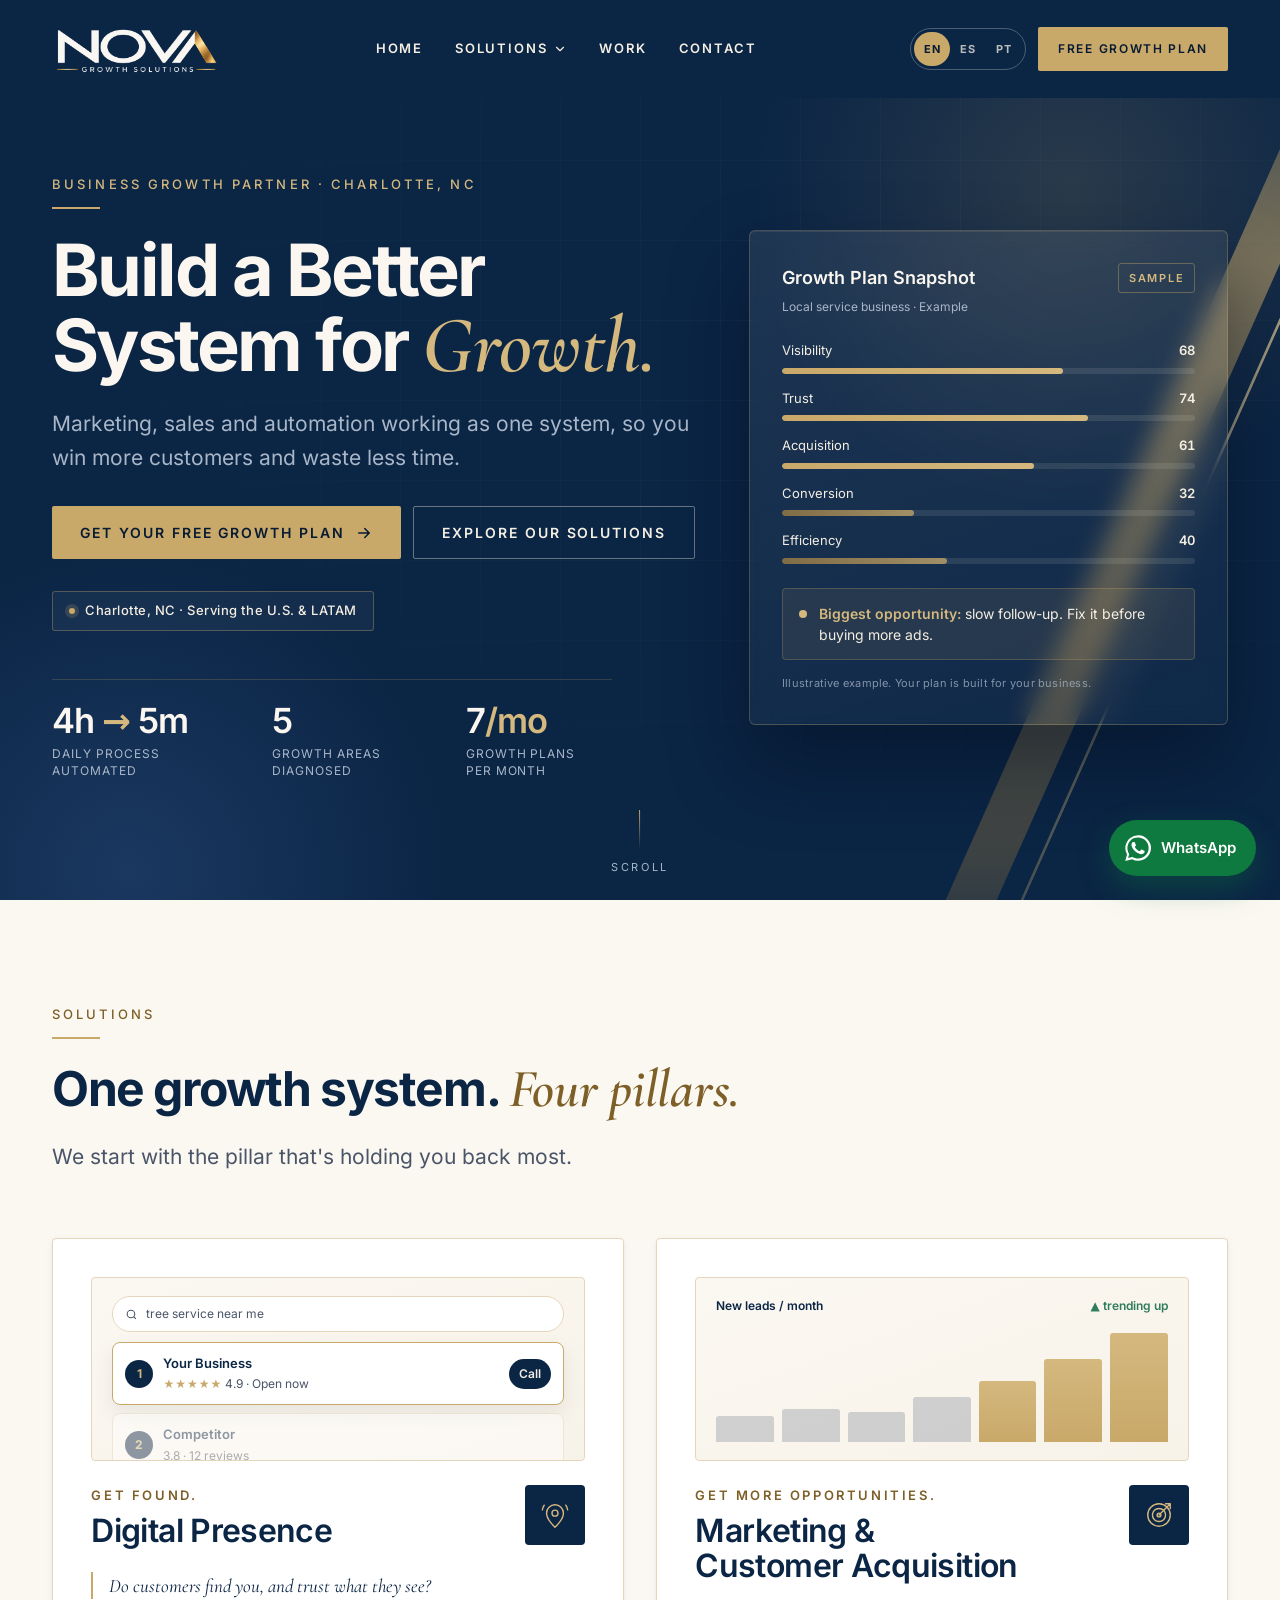
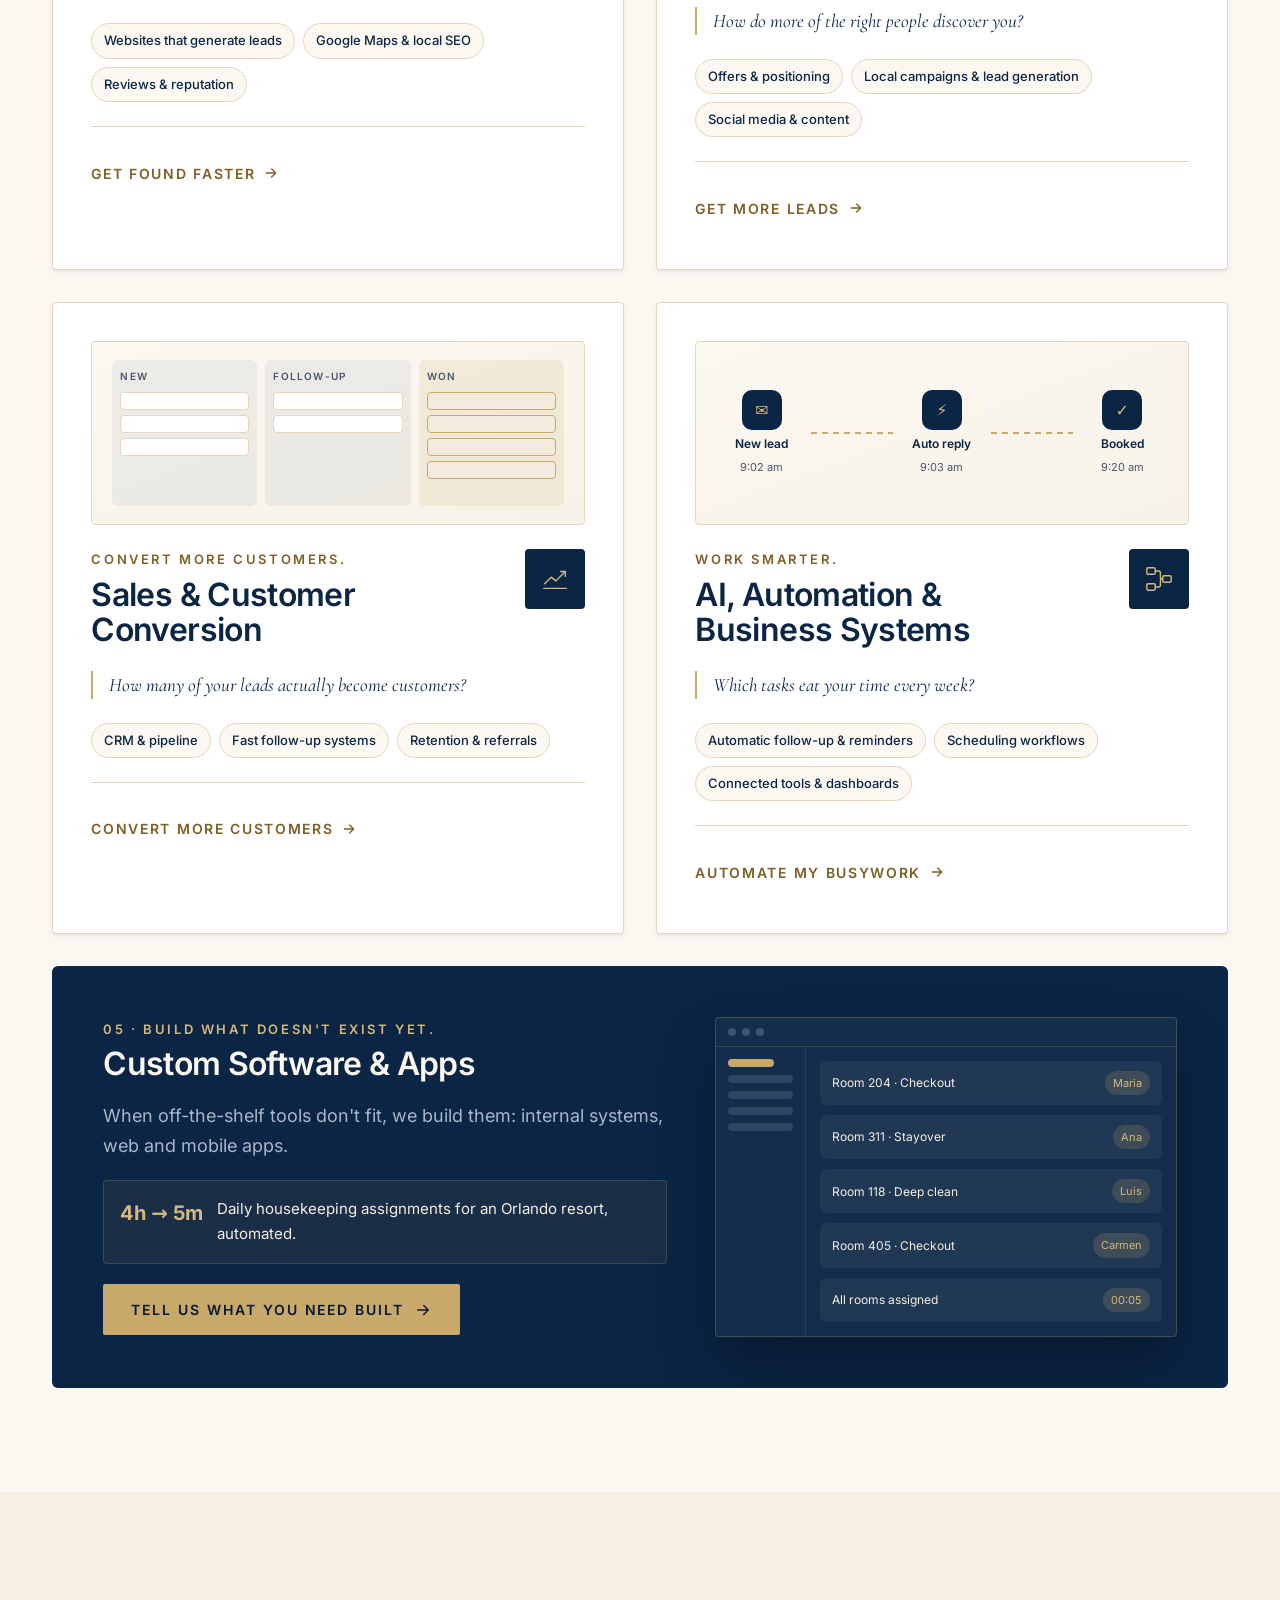
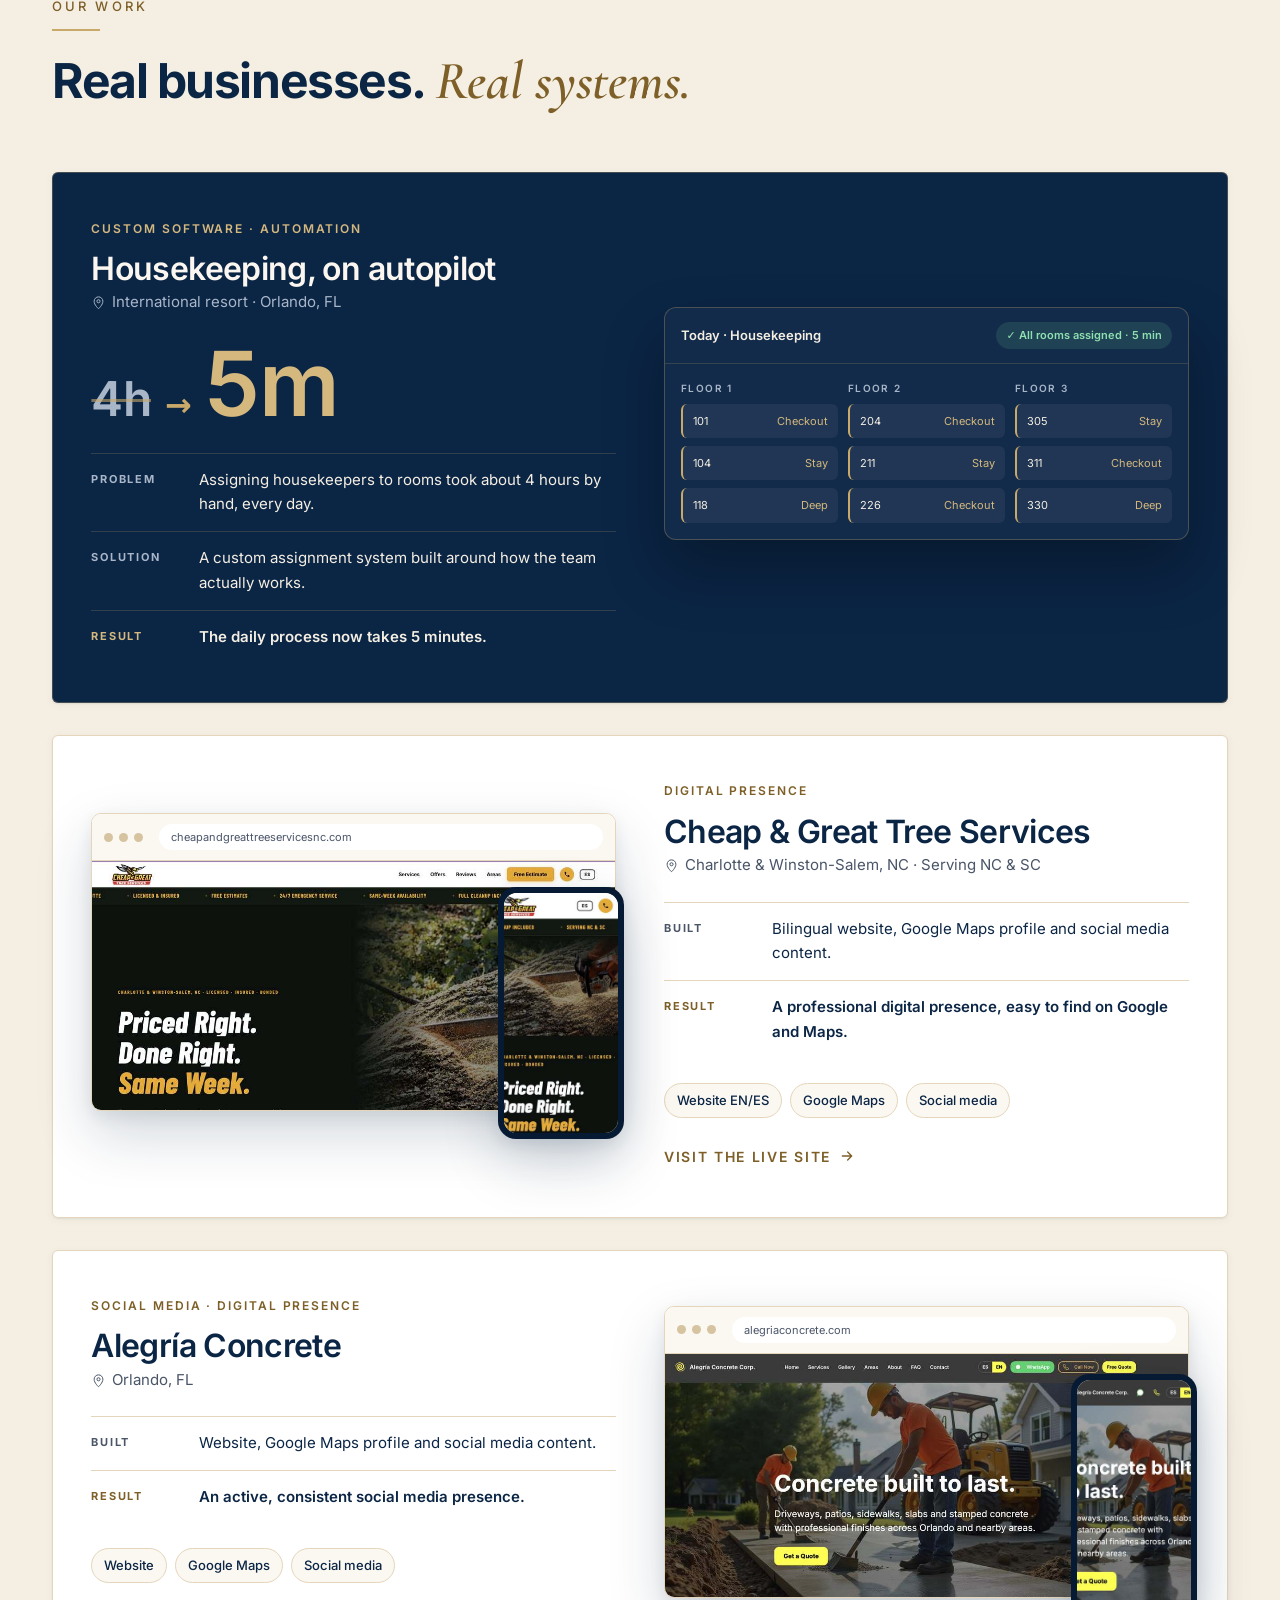
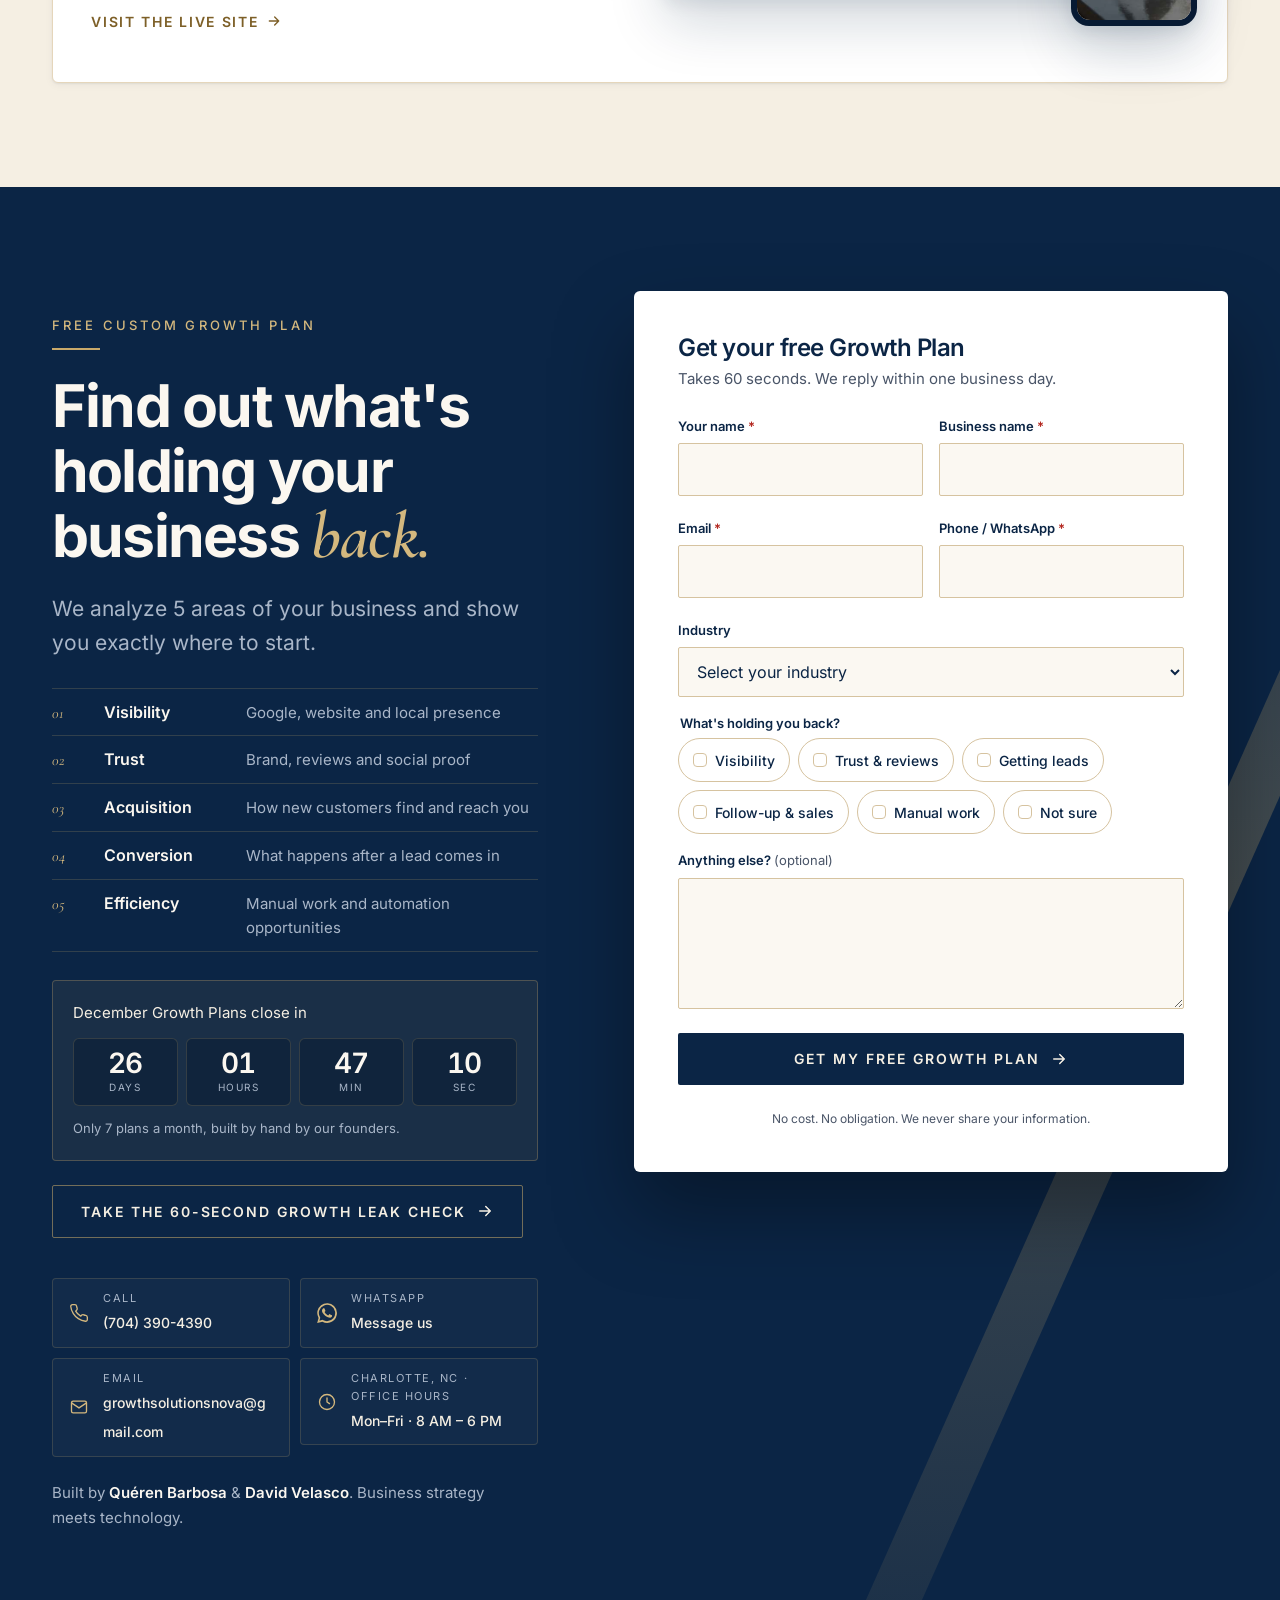
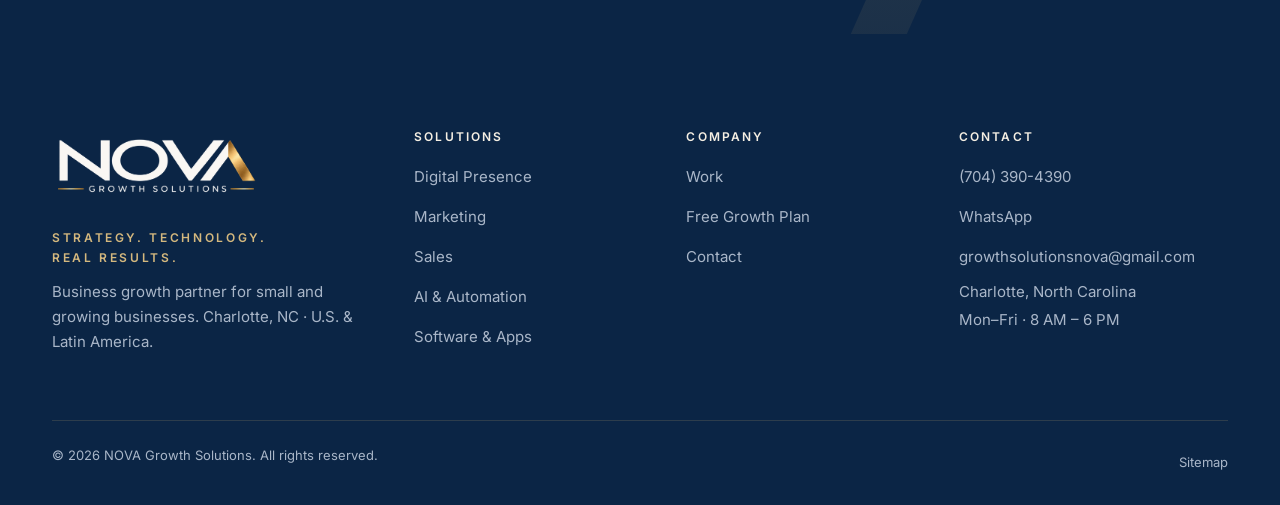
==== commit f2c3b6da: "Add files via upload" ====
--- a/index.html
+++ b/index.html
@@ -70,32 +70,86 @@
         "addressRegion": "NC",
         "addressCountry": "US"
       },
-      "geo": { "@type": "GeoCoordinates", "latitude": 35.2271, "longitude": -80.8431 },
+      "geo": {
+        "@type": "GeoCoordinates",
+        "latitude": 35.2271,
+        "longitude": -80.8431
+      },
       "areaServed": [
-        { "@type": "City", "name": "Charlotte, NC" },
-        { "@type": "State", "name": "North Carolina" },
-        { "@type": "State", "name": "South Carolina" },
-        { "@type": "Country", "name": "United States" },
-        { "@type": "Place", "name": "Latin America" }
+        {
+          "@type": "City",
+          "name": "Charlotte, NC"
+        },
+        {
+          "@type": "State",
+          "name": "North Carolina"
+        },
+        {
+          "@type": "State",
+          "name": "South Carolina"
+        },
+        {
+          "@type": "Country",
+          "name": "United States"
+        },
+        {
+          "@type": "Place",
+          "name": "Latin America"
+        }
       ],
-      "knowsLanguage": ["en", "es", "pt"],
-      "openingHoursSpecification": [{
-        "@type": "OpeningHoursSpecification",
-        "dayOfWeek": ["Monday", "Tuesday", "Wednesday", "Thursday", "Friday"],
-        "opens": "08:00",
-        "closes": "18:00"
-      }],
+      "knowsLanguage": [
+        "en",
+        "es",
+        "pt"
+      ],
+      "openingHoursSpecification": [
+        {
+          "@type": "OpeningHoursSpecification",
+          "dayOfWeek": [
+            "Monday",
+            "Tuesday",
+            "Wednesday",
+            "Thursday",
+            "Friday"
+          ],
+          "opens": "08:00",
+          "closes": "18:00"
+        }
+      ],
       "founder": [
-        { "@type": "Person", "name": "Quéren Barbosa", "jobTitle": "Co-Founder, Growth Strategy & Sales" },
-        { "@type": "Person", "name": "David Velasco", "jobTitle": "Co-Founder, Technology & Automation" }
+        {
+          "@type": "Person",
+          "name": "Quéren Barbosa",
+          "jobTitle": "Co-Founder, Growth Strategy & Sales"
+        },
+        {
+          "@type": "Person",
+          "name": "David Velasco",
+          "jobTitle": "Co-Founder, Technology & Automation"
+        }
       ],
       "contactPoint": {
         "@type": "ContactPoint",
         "telephone": "+1-704-390-4390",
         "email": "growthsolutionsnova@gmail.com",
         "contactType": "sales",
-        "availableLanguage": ["English", "Spanish", "Portuguese"],
-        "hoursAvailable": { "@type": "OpeningHoursSpecification", "dayOfWeek": ["Monday", "Tuesday", "Wednesday", "Thursday", "Friday"], "opens": "08:00", "closes": "18:00" }
+        "availableLanguage": [
+          "English",
+          "Spanish",
+          "Portuguese"
+        ],
+        "hoursAvailable": {
+          "@type": "OpeningHoursSpecification",
+          "dayOfWeek": [
+            "Monday",
+            "Tuesday",
+            "Wednesday",
+            "Thursday",
+            "Friday"
+          ],
+          "opens": "08:00",
+          "closes": "18:00"
+        }
       },
       "makesOffer": {
         "@type": "Offer",
@@ -110,36 +164,84 @@
       "@id": "https://novagrowth.solutions/#services",
       "name": "NOVA Growth Solutions",
       "itemListElement": [
-        { "@type": "ListItem", "position": 1, "item": { "@type": "Service", "name": "Digital Presence", "description": "Website design and development, Google Business Profile, local SEO, reviews and brand positioning so customers can find and trust your business.", "provider": { "@id": "https://novagrowth.solutions/#business" } } },
-        { "@type": "ListItem", "position": 2, "item": { "@type": "Service", "name": "Marketing & Customer Acquisition", "description": "Marketing strategy, offers, campaigns, lead generation, content, social media, email marketing and funnels built to create real opportunities.", "provider": { "@id": "https://novagrowth.solutions/#business" } } },
-        { "@type": "ListItem", "position": 3, "item": { "@type": "Service", "name": "Sales & Customer Conversion", "description": "Sales process structure, lead management, follow-up, CRM, pipeline organization, retention, referral and review systems.", "provider": { "@id": "https://novagrowth.solutions/#business" } } },
-        { "@type": "ListItem", "position": 4, "item": { "@type": "Service", "name": "AI, Automation & Business Systems", "description": "Business process automation, AI automation, lead follow-up automation, CRM integrations, reminders, appointment workflows and dashboards.", "provider": { "@id": "https://novagrowth.solutions/#business" } } },
-        { "@type": "ListItem", "position": 5, "item": { "@type": "Service", "name": "Custom Software & Apps", "description": "Custom software, web applications, mobile applications and integrations built around how your business actually works.", "provider": { "@id": "https://novagrowth.solutions/#business" } } }
-      ]
-    },
-    {
-      "@type": "FAQPage",
-      "@id": "https://novagrowth.solutions/#faq",
-      "mainEntity": [
-        { "@type": "Question", "name": "What is a Free Custom Growth Plan?", "acceptedAnswer": { "@type": "Answer", "text": "It is a complimentary review of your business across five areas: visibility, trust, acquisition, conversion and efficiency. We look at how customers find you, what happens after they contact you and where time or money is being lost, then give you a clear, prioritized list of opportunities." } },
-        { "@type": "Question", "name": "Is the Growth Plan really free?", "acceptedAnswer": { "@type": "Answer", "text": "Yes. There is no cost and no obligation. You keep the plan whether you work with us or not. If you want help implementing it, we will send you a written proposal first." } },
-        { "@type": "Question", "name": "Why do you only take 7 Growth Plans per month?", "acceptedAnswer": { "@type": "Answer", "text": "Every plan is built by hand by our founders, not generated by a template. Limiting the number each month is how we keep each diagnosis specific to the business in front of us." } },
-        { "@type": "Question", "name": "How much do your services cost?", "acceptedAnswer": { "@type": "Answer", "text": "It depends on what your business actually needs, which is why we diagnose before we prescribe. After your Growth Plan you receive a written proposal with clear scope and pricing before any work begins." } },
-        { "@type": "Question", "name": "Do I have to hire you for everything?", "acceptedAnswer": { "@type": "Answer", "text": "No. Some clients only need a website or a follow-up system. Others need several pieces working together. We recommend only what will make the biggest impact for your business." } },
-        { "@type": "Question", "name": "What types of businesses do you work with?", "acceptedAnswer": { "@type": "Answer", "text": "Small and growing businesses, especially local and owner-operated service companies such as home services, tree services, landscaping, cleaning, remodeling, painting, roofing, concrete, detailing and contractors. We also work with hospitality and other businesses that need better systems." } },
-        { "@type": "Question", "name": "Do you only work with businesses in Charlotte?", "acceptedAnswer": { "@type": "Answer", "text": "We are based in Charlotte, North Carolina, and work with businesses across the United States and Latin America. Most of our work can be done remotely." } },
-        { "@type": "Question", "name": "Can you work with me in Spanish or Portuguese?", "acceptedAnswer": { "@type": "Answer", "text": "Yes. Our team works in English, Spanish and Portuguese, and we can build bilingual websites and marketing for your customers." } },
-        { "@type": "Question", "name": "How is NOVA different from a marketing agency?", "acceptedAnswer": { "@type": "Answer", "text": "Most agencies sell one piece, such as ads, a website or social media. NOVA looks at the whole system behind growth, from visibility and marketing to sales follow-up, technology and automation, and fixes the part that is actually holding you back." } },
-        { "@type": "Question", "name": "What does AI and automation mean for a small business?", "acceptedAnswer": { "@type": "Answer", "text": "It means less manual work: automatic lead follow-up, appointment reminders, review requests, connected tools and dashboards. For an international resort in Orlando we built a housekeeper assignment system that reduced a four-hour daily process to five minutes." } },
-        { "@type": "Question", "name": "How long does it take to see results?", "acceptedAnswer": { "@type": "Answer", "text": "Some improvements, like faster lead follow-up or a better Google Business Profile, can show impact within weeks. Others, like SEO, build over months. Your Growth Plan will set realistic expectations for each recommendation." } }
+        {
+          "@type": "ListItem",
+          "position": 1,
+          "item": {
+            "@type": "Service",
+            "name": "Digital Presence",
+            "description": "Website design and development, Google Business Profile, local SEO, reviews and brand positioning so customers can find and trust your business.",
+            "provider": {
+              "@id": "https://novagrowth.solutions/#business"
+            }
+          }
+        },
+        {
+          "@type": "ListItem",
+          "position": 2,
+          "item": {
+            "@type": "Service",
+            "name": "Marketing & Customer Acquisition",
+            "description": "Marketing strategy, offers, campaigns, lead generation, content, social media, email marketing and funnels built to create real opportunities.",
+            "provider": {
+              "@id": "https://novagrowth.solutions/#business"
+            }
+          }
+        },
+        {
+          "@type": "ListItem",
+          "position": 3,
+          "item": {
+            "@type": "Service",
+            "name": "Sales & Customer Conversion",
+            "description": "Sales process structure, lead management, follow-up, CRM, pipeline organization, retention, referral and review systems.",
+            "provider": {
+              "@id": "https://novagrowth.solutions/#business"
+            }
+          }
+        },
+        {
+          "@type": "ListItem",
+          "position": 4,
+          "item": {
+            "@type": "Service",
+            "name": "AI, Automation & Business Systems",
+            "description": "Business process automation, AI automation, lead follow-up automation, CRM integrations, reminders, appointment workflows and dashboards.",
+            "provider": {
+              "@id": "https://novagrowth.solutions/#business"
+            }
+          }
+        },
+        {
+          "@type": "ListItem",
+          "position": 5,
+          "item": {
+            "@type": "Service",
+            "name": "Custom Software & Apps",
+            "description": "Custom software, web applications, mobile applications and integrations built around how your business actually works.",
+            "provider": {
+              "@id": "https://novagrowth.solutions/#business"
+            }
+          }
+        }
       ]
     },
     {
       "@type": "BreadcrumbList",
       "@id": "https://novagrowth.solutions/#breadcrumb",
       "itemListElement": [
-        { "@type": "ListItem", "position": 1, "name": "Home", "item": "https://novagrowth.solutions/" },
-        { "@type": "ListItem", "position": 2, "name": "Free Growth Plan", "item": "https://novagrowth.solutions/#growth-plan" }
+        {
+          "@type": "ListItem",
+          "position": 1,
+          "name": "Home",
+          "item": "https://novagrowth.solutions/"
+        },
+        {
+          "@type": "ListItem",
+          "position": 2,
+          "name": "Free Growth Plan",
+          "item": "https://novagrowth.solutions/#growth-plan"
+        }
       ]
     }
   ]
@@ -479,7 +581,6 @@
           </ul>
         </li>
         <li><a class="nav__link" href="#work">Work</a></li>
-        <li><a class="nav__link" href="#about">About</a></li>
         <li><a class="nav__link" href="#contact">Contact</a></li>
       </ul>
     </nav>
@@ -514,7 +615,6 @@
       </ul>
     </li>
     <li><a href="#work">Work</a></li>
-    <li><a href="#about">About</a></li>
     <li><a href="#contact">Contact</a></li>
   </ul>
   <div class="mnav__foot">
@@ -751,71 +851,7 @@
 .js .is-in .appwin__row{opacity:1;transform:none}
 </style>
 
-<!-- ============ CAPABILITIES MARQUEE ============ -->
-<section class="marquee" aria-label="What NOVA builds">
-  <span class="marquee__label">What we build</span>
-  <div class="marquee__track">
-    <ul class="marquee__list" role="list">
-      <li>Websites</li><li>Local SEO</li><li>Google Business Profile</li><li>Lead Generation</li><li>Social Media</li><li>CRM Systems</li><li>Sales Follow-up</li><li>Review Systems</li><li>AI Automation</li><li>Custom Software</li><li>Web &amp; Mobile Apps</li>
-    </ul>
-    <ul class="marquee__list" role="list" aria-hidden="true">
-      <li>Websites</li><li>Local SEO</li><li>Google Business Profile</li><li>Lead Generation</li><li>Social Media</li><li>CRM Systems</li><li>Sales Follow-up</li><li>Review Systems</li><li>AI Automation</li><li>Custom Software</li><li>Web &amp; Mobile Apps</li>
-    </ul>
-  </div>
-</section>
-
-<!-- ============ PROBLEM ============ -->
-<section class="section" id="problem" aria-labelledby="problem-title">
-  <div class="container">
-    <div class="section-head reveal">
-      <span class="eyebrow">The real problem</span>
-      <h2 id="problem-title">Growth isn't always a <span class="serif accent">marketing</span> problem.</h2>
-      <p class="lead">Every business leaks growth in a different place.</p>
-    </div>
-
-    <div class="grid-4 problem__cards">
-      <article class="card pcard reveal" style="--d:0ms">
-        <div class="pvis" aria-hidden="true"><div class="fun"><div style="--w:100%"><span>Visits</span><b>1,240</b></div><div style="--w:74%"><span>Clicks</span><b>38</b></div><div style="--w:50%"><span>Leads</span><b>3</b></div></div></div>
-        <h3>You have visitors <span>but no leads.</span></h3>
-      </article>
-      <article class="card pcard reveal" style="--d:100ms">
-        <div class="pvis" aria-hidden="true"><div class="chat"><div class="chat__b">Are you available Friday?</div><div class="chat__meta">No reply · 2 days</div></div></div>
-        <h3>You have leads <span>but no follow-up.</span></h3>
-      </article>
-      <article class="card pcard reveal" style="--d:200ms">
-        <div class="pvis" aria-hidden="true"><div class="clk"><svg viewBox="0 0 36 36"><circle cx="18" cy="18" r="15" fill="none" stroke="var(--border)" stroke-width="4"/><circle cx="18" cy="18" r="15" fill="none" stroke="var(--gold-500)" stroke-width="4" stroke-dasharray="66 94" stroke-linecap="round"/></svg><div><div class="clk__big">14h</div><div class="pv-muted">admin / week</div></div></div></div>
-        <h3>You have customers <span>but inefficient processes.</span></h3>
-      </article>
-      <article class="card pcard reveal" style="--d:300ms">
-        <div class="pvis" aria-hidden="true"><div class="rev"><div class="rev__row"><b>You</b><span class="rev__sc rev__sc--low">3.8</span><span class="rev__st rev__st--low">★</span><span class="rev__n">7 <span>reviews</span></span></div><div class="rev__row rev__row--them"><b>Them</b><span class="rev__sc">4.9</span><span class="rev__st">★</span><span class="rev__n"><strong>212</strong> <span>reviews</span></span></div></div></div>
-        <h3>You do great work <span>but few people know it.</span></h3>
-      </article>
-    </div>
-
-    <div class="flow reveal" aria-labelledby="flow-title">
-      <div class="flow__head">
-        <div><span class="eyebrow">The growth system</span><h3 id="flow-title" style="margin-top:16px">Customers are lost between the steps, not just at the start.</h3></div>
-        <p>More ads won't fix a leak further down. We look at the whole journey.</p>
-      </div>
-      <ol class="flow__steps" role="list">
-        <li class="flow__line" aria-hidden="true"><i></i></li>
-        <li class="flow__step" style="--i:0"><span class="flow__node">01</span><span class="flow__name">Attraction</span></li>
-        <li class="flow__step" style="--i:1"><span class="flow__node">02</span><span class="flow__name">Contact</span></li>
-        <li class="flow__step is-leak" style="--i:2"><span class="flow__node">03</span><span class="flow__name">Response<span class="flow__leak">Common leak</span></span></li>
-        <li class="flow__step is-leak" style="--i:3"><span class="flow__node">04</span><span class="flow__name">Follow-up<span class="flow__leak">Common leak</span></span></li>
-        <li class="flow__step" style="--i:4"><span class="flow__node">05</span><span class="flow__name">Sale</span></li>
-        <li class="flow__step" style="--i:5"><span class="flow__node">06</span><span class="flow__name">Post-sale</span></li>
-        <li class="flow__step is-leak" style="--i:6"><span class="flow__node">07</span><span class="flow__name">Review<span class="flow__leak">Common leak</span></span></li>
-        <li class="flow__step" style="--i:7"><span class="flow__node">08</span><span class="flow__name">Retention</span></li>
-        <li class="flow__step" style="--i:8"><span class="flow__node">09</span><span class="flow__name">Referral</span></li>
-      </ol>
-      <div class="flow__note">
-        <p><strong>Diagnose before you prescribe.</strong></p>
-        <a class="btn btn--gold" href="#growth-plan">Find My Leaks <svg aria-hidden="true"><use href="#i-arrow"/></svg></a>
-      </div>
-    </div>
-  </div>
-</section>
+
 
 <!-- ============ SOLUTIONS ============ -->
 <section class="section section--surface" id="solutions" aria-labelledby="solutions-title">
@@ -1046,171 +1082,7 @@
 .no-js .quiz{display:none}
 </style>
 
-<!-- ============ WHY NOVA ============ -->
-<section class="section section--surface why-light" id="why-nova" aria-labelledby="why-title">
-  <div class="container">
-    <div class="section-head section-head--center reveal">
-      <span class="eyebrow eyebrow--center">Why NOVA</span>
-      <h2 id="why-title">One partner. <span class="serif accent">Multiple growth capabilities.</span></h2>
-      <p class="lead">Instead of five vendors who never talk, one team that sees the whole picture.</p>
-    </div>
-
-    <div class="why__compare">
-      <div class="cmp cmp--old reveal">
-        <span class="cmp__label">The usual way</span>
-        <h3>Five vendors. Five invoices.</h3>
-        <ul class="vendors" role="list">
-          <li>Marketing agency</li>
-          <li>Web designer</li>
-          <li>Sales consultant</li>
-          <li>Automation specialist</li>
-          <li>Software developer</li>
-        </ul>
-        <p class="cmp__foot"><b>No one owns the result.</b></p>
-      </div>
-      <div class="cmp__vs reveal" aria-hidden="true"><span>vs</span></div>
-      <div class="cmp cmp--new reveal" style="--d:120ms">
-        <span class="cmp__label">The NOVA way</span>
-        <h3>One team. One system.</h3>
-        <div class="hub" role="img" aria-label="NOVA at the center, connecting websites, marketing, sales, automation and software">
-          <svg class="hub__spokes" viewBox="0 0 100 100" aria-hidden="true">
-            <circle cx="50" cy="50" r="38" fill="none" stroke="rgba(201,169,106,.22)" stroke-width=".4"/>
-            <line x1="50" y1="50" x2="50" y2="12" stroke="#C9A96A" stroke-width=".5"/>
-            <line x1="50" y1="50" x2="86" y2="38" stroke="#C9A96A" stroke-width=".5"/>
-            <line x1="50" y1="50" x2="72" y2="81" stroke="#C9A96A" stroke-width=".5"/>
-            <line x1="50" y1="50" x2="28" y2="81" stroke="#C9A96A" stroke-width=".5"/>
-            <line x1="50" y1="50" x2="14" y2="38" stroke="#C9A96A" stroke-width=".5"/>
-          </svg>
-          <div class="hub__core"><img src="[data-uri]" alt="" width="560" height="177"></div>
-          <span class="hub__node" style="left:50%;top:12%">Websites</span>
-          <span class="hub__node" style="left:86%;top:38%">Marketing</span>
-          <span class="hub__node" style="left:72%;top:81%">Sales</span>
-          <span class="hub__node" style="left:28%;top:81%">Automation</span>
-          <span class="hub__node" style="left:14%;top:38%">Software</span>
-        </div>
-        <p class="cmp__foot"><b>One strategy, one point of contact.</b></p>
-      </div>
-    </div>
-
-    <div class="grid-3 why__grid">
-      <article class="card reveal" style="--d:0ms">
-        <div class="why__icon" aria-hidden="true"><svg viewBox="0 0 24 24" fill="none" stroke="currentColor" stroke-width="1.5" stroke-linecap="round"><circle cx="11" cy="11" r="7"/><path d="m20 20-4-4M11 8v6M8 11h6"/></svg></div>
-        <h3>We diagnose before we prescribe</h3>
-        <p>No bundles. Only what moves the needle.</p>
-      </article>
-      <article class="card reveal" style="--d:100ms">
-        <div class="why__icon" aria-hidden="true"><svg viewBox="0 0 24 24" fill="none" stroke="currentColor" stroke-width="1.5" stroke-linecap="round"><circle cx="6" cy="6" r="2.5"/><circle cx="18" cy="6" r="2.5"/><circle cx="12" cy="18" r="2.5"/><path d="M8 7.5 10.5 16M16 7.5 13.5 16M8.5 6h7"/></svg></div>
-        <h3>Everything works as one system</h3>
-        <p>Every piece feeds the next.</p>
-      </article>
-      <article class="card reveal" style="--d:200ms">
-        <div class="why__icon" aria-hidden="true"><svg viewBox="0 0 24 24" fill="none" stroke="currentColor" stroke-width="1.5" stroke-linecap="round" stroke-linejoin="round"><path d="M3 17 9 11l4 4 8-8"/><path d="M15 7h6v6"/></svg></div>
-        <h3>Business strategy meets technology</h3>
-        <p>A sales strategist and a software engineer.</p>
-      </article>
-      <article class="card reveal" style="--d:0ms">
-        <div class="why__icon" aria-hidden="true"><svg viewBox="0 0 24 24" fill="none" stroke="currentColor" stroke-width="1.5" stroke-linecap="round" stroke-linejoin="round"><path d="M12 3 4 7v5c0 5 3.4 8.3 8 9 4.6-.7 8-4 8-9V7z"/><path d="m9 12 2 2 4-4"/></svg></div>
-        <h3>Built for how you work</h3>
-        <p>Your business, your budget. No templates.</p>
-      </article>
-      <article class="card reveal" style="--d:100ms">
-        <div class="why__icon" aria-hidden="true"><svg viewBox="0 0 24 24" fill="none" stroke="currentColor" stroke-width="1.5" stroke-linecap="round"><circle cx="12" cy="12" r="9"/><path d="M3 12h18M12 3c2.5 2.5 3.8 5.5 3.8 9s-1.3 6.5-3.8 9c-2.5-2.5-3.8-5.5-3.8-9S9.5 5.5 12 3z"/></svg></div>
-        <h3>English, Spanish &amp; Portuguese</h3>
-        <p>We speak your language, and your customers'.</p>
-      </article>
-      <article class="card reveal" style="--d:200ms">
-        <div class="why__icon" aria-hidden="true"><svg viewBox="0 0 24 24" fill="none" stroke="currentColor" stroke-width="1.5" stroke-linecap="round"><path d="M4 20V10M10 20V4M16 20v-7M22 20H2"/></svg></div>
-        <h3>Honest, measurable results</h3>
-        <p>Calls, leads, hours saved. No vanity metrics.</p>
-      </article>
-    </div>
-  </div>
-</section>
-
-<!-- ============ PROCESS ============ -->
-<section class="section" id="process" aria-labelledby="process-title">
-  <div class="container">
-    <div class="section-head reveal">
-      <span class="eyebrow">How we work</span>
-      <h2 id="process-title">Five steps from stuck to <span class="serif accent">growing.</span></h2>
-      <p class="lead">No surprises. You always know what comes next.</p>
-    </div>
-
-    <ol class="steps" role="list" id="steps">
-      <li class="steps__rail" aria-hidden="true"><i></i></li>
-      <li class="step reveal" style="--d:0ms">
-        <span class="step__num" aria-hidden="true">01</span>
-        <div><h3>Discover</h3><p>We learn how your business works today.</p></div>
-      </li>
-      <li class="step reveal" style="--d:100ms">
-        <span class="step__num" aria-hidden="true">02</span>
-        <div><h3>Diagnose</h3><p>We find the leaks. You get your Growth Plan.</p></div>
-      </li>
-      <li class="step reveal" style="--d:200ms">
-        <span class="step__num" aria-hidden="true">03</span>
-        <div><h3>Strategize</h3><p>Biggest impact first. Everything else can wait.</p></div>
-      </li>
-      <li class="step reveal" style="--d:300ms">
-        <span class="step__num" aria-hidden="true">04</span>
-        <div><h3>Build</h3><p>Working solutions, not slide decks.</p></div>
-      </li>
-      <li class="step reveal" style="--d:400ms">
-        <span class="step__num" aria-hidden="true">05</span>
-        <div><h3>Optimize &amp; Grow</h3><p>We measure and keep building on what works.</p></div>
-      </li>
-    </ol>
-
-    <div class="process__note reveal">
-      <p>NOVA doesn't sell isolated services. <span class="serif accent">We build solutions around your business's problems.</span></p>
-      <a class="btn btn--navy" href="#growth-plan">Start With Step One <svg aria-hidden="true"><use href="#i-arrow"/></svg></a>
-    </div>
-  </div>
-</section>
-
-<!-- ============ GROWTH PLAN OFFER ============ -->
-<section class="section section--inverse" id="growth-plan" aria-labelledby="offer-title">
-  <div class="container offer">
-    <div class="offer__copy reveal">
-      <span class="eyebrow">Free Custom Growth Plan</span>
-      <h2 id="offer-title">Find out what's holding your business <span class="serif accent">back.</span></h2>
-      <p class="lead">We analyze 5 areas of your business and show you exactly where to start.</p>
-      <ul class="areas" role="list" aria-label="What your Growth Plan analyzes">
-        <li><i>01</i><b>Visibility</b><span>Google, website and local presence</span></li>
-        <li><i>02</i><b>Trust</b><span>Brand, reviews and social proof</span></li>
-        <li><i>03</i><b>Acquisition</b><span>How new customers find and reach you</span></li>
-        <li><i>04</i><b>Conversion</b><span>What happens after a lead comes in</span></li>
-        <li><i>05</i><b>Efficiency</b><span>Manual work and automation opportunities</span></li>
-      </ul>
-      <!-- Monthly capacity: 7 Growth Plans. OPTIONAL: to also show real remaining spots, set data-left="N" (0-7). Leave empty to hide the count. -->
-      <div class="spots" data-total="7" data-left="">
-        <div class="spots__top"><span data-spots-label data-no-i18n>This month's Growth Plans close in</span><b data-spots-count hidden><span data-spots-left></span> of 7 open</b></div>
-        <div class="countdown" aria-live="off"><div><b data-cd="d">--</b><span>days</span></div><div><b data-cd="h">--</b><span>hours</span></div><div><b data-cd="m">--</b><span>min</span></div><div><b data-cd="s">--</b><span>sec</span></div></div>
-        <div class="spots__meter" aria-hidden="true" hidden></div>
-        <p>Only 7 plans a month, built by hand by our founders.</p>
-      </div>
-      <div class="offer__ctas">
-        <a class="btn btn--gold" href="#contact">Get My Free Growth Plan <svg aria-hidden="true"><use href="#i-arrow"/></svg></a>
-        <span class="offer__fine">No cost. No obligation. You keep the plan.</span>
-      </div>
-    </div>
-
-    <div class="quiz reveal" style="--d:150ms" id="leak-check" aria-labelledby="quiz-title">
-      <div class="quiz__head">
-        <div class="quiz__title" id="quiz-title">Growth Leak Check<small>5 questions · about 60 seconds</small></div>
-        <span class="quiz__count" data-quiz-count>Start</span>
-      </div>
-      <div class="quiz__progress" aria-hidden="true"><i data-quiz-bar></i></div>
-      <div class="quiz__body" data-quiz-body aria-live="polite">
-        <div class="quiz__step quiz__intro">
-          <div class="quiz__area">Quick self-diagnosis</div>
-          <p class="quiz__q">Where is your business leaking growth?</p>
-          <p>5 questions. See where to start.</p>
-          <div><button class="btn btn--navy" type="button" data-quiz-start>Start the Check <svg aria-hidden="true"><use href="#i-arrow"/></svg></button></div>
-        </div>
-      </div>
-    </div>
-  </div>
-</section>
+
 
 <style>
 /* ============ WORK / CASE STUDIES ============ */
@@ -1384,7 +1256,7 @@
 </style>
 
 <!-- ============ WORK ============ -->
-<section class="section section--surface" id="work" aria-labelledby="work-title">
+<section class="section" id="work" aria-labelledby="work-title">
   <div class="container">
     <div class="section-head reveal">
       <span class="eyebrow">Our work</span>
@@ -1468,79 +1340,7 @@
   </div>
 </section>
 
-<!-- ============ TESTIMONIALS (hidden until real quotes exist: remove "hidden" to publish) ============ -->
-<section class="section" id="testimonials" aria-labelledby="testi-title" hidden>
-  <div class="container">
-    <div class="section-head section-head--center reveal">
-      <span class="eyebrow eyebrow--center">Client words</span>
-      <h2 id="testi-title">What our clients <span class="serif accent">say.</span></h2>
-    </div>
-    <div class="tcar reveal" aria-roledescription="carousel" aria-label="Client testimonials">
-      <div class="tcar__track">
-        <figure class="tcard" aria-roledescription="slide" aria-label="1 of 2">
-          <div class="stars" aria-label="5 out of 5 stars">★★★★★</div>
-          <blockquote>[Real quote from Cheap &amp; Great Tree Services]</blockquote>
-          <figcaption><span class="avatar" aria-hidden="true">CG</span><span><b>[Name]</b><br><span class="muted">Cheap &amp; Great Tree Services · [Month Year]</span></span></figcaption>
-        </figure>
-        <figure class="tcard" aria-roledescription="slide" aria-label="2 of 2">
-          <div class="stars" aria-label="5 out of 5 stars">★★★★★</div>
-          <blockquote>[Real quote from Alegría Concrete]</blockquote>
-          <figcaption><span class="avatar" aria-hidden="true">AC</span><span><b>[Name]</b><br><span class="muted">Alegría Concrete · [Month Year]</span></span></figcaption>
-        </figure>
-      </div>
-      <div class="tcar__dots" role="group" aria-label="Choose testimonial"></div>
-    </div>
-  </div>
-</section>
-
-<!-- ============ ABOUT ============ -->
-<section class="section" id="about" aria-labelledby="about-title">
-  <div class="container about">
-    <div class="founders reveal">
-      <!-- PHOTOS: replace each .founder__mono with <img src="data:image/jpeg;base64,..." alt="Quéren Barbosa, co-founder of NOVA"> -->
-      <figure class="founder"><span class="founder__mono" aria-hidden="true">QB</span><figcaption class="founder__info"><b>Quéren Barbosa</b><span>Co-Founder · Growth &amp; Sales</span></figcaption></figure>
-      <figure class="founder"><span class="founder__mono" aria-hidden="true">DV</span><figcaption class="founder__info"><b>David Velasco</b><span>Co-Founder · Technology &amp; Automation</span></figcaption></figure>
-      <span class="founders__plus" aria-hidden="true">+</span>
-    </div>
-    <div class="about__copy reveal" style="--d:120ms">
-      <span class="eyebrow">About NOVA</span>
-      <h2 id="about-title">Built by entrepreneurs, <span class="serif accent">for entrepreneurs.</span></h2>
-      <p class="lead">Two complementary skill sets, one goal: help your business grow smarter.</p>
-      <div class="skills">
-        <div class="skill"><b>Quéren brings</b><div><span>Growth strategy</span><span>Sales</span><span>Customer relationships</span><span>Positioning</span><span>Business development</span></div></div>
-        <div class="skill"><b>David brings</b><div><span>Technology</span><span>Software development</span><span>Systems</span><span>Automation</span><span>AI</span></div></div>
-      </div>
-      <div class="about__eq">Business strategy <i>+</i> Technology <i>=</i> <span class="serif accent">Real results.</span></div>
-    </div>
-  </div>
-</section>
-
-<!-- ============ FAQ (keep in sync with FAQPage JSON-LD in <head>) ============ -->
-<section class="section section--surface" id="faq" aria-labelledby="faq-title">
-  <div class="container faq">
-    <div class="faq__head reveal">
-      <span class="eyebrow">FAQ</span>
-      <h2 id="faq-title">Questions, <span class="serif accent">answered.</span></h2>
-      <div class="faq__help">
-        <svg aria-hidden="true"><use href="#i-whatsapp"/></svg>
-        <div><b>Still have a question?</b><a href="https://wa.me/17043904390" target="_blank" rel="noopener">Message us on WhatsApp →</a></div>
-      </div>
-    </div>
-    <div class="acc reveal" style="--d:100ms">
-      <details><summary>What is a Free Custom Growth Plan?<i aria-hidden="true"></i></summary><div class="acc__body"><p>It is a complimentary review of your business across five areas: visibility, trust, acquisition, conversion and efficiency. We look at how customers find you, what happens after they contact you and where time or money is being lost, then give you a clear, prioritized list of opportunities.</p></div></details>
-      <details><summary>Is the Growth Plan really free?<i aria-hidden="true"></i></summary><div class="acc__body"><p>Yes. There is no cost and no obligation. You keep the plan whether you work with us or not. If you want help implementing it, we will send you a written proposal first.</p></div></details>
-      <details><summary>Why do you only take 7 Growth Plans per month?<i aria-hidden="true"></i></summary><div class="acc__body"><p>Every plan is built by hand by our founders, not generated by a template. Limiting the number each month is how we keep each diagnosis specific to the business in front of us.</p></div></details>
-      <details><summary>How much do your services cost?<i aria-hidden="true"></i></summary><div class="acc__body"><p>It depends on what your business actually needs, which is why we diagnose before we prescribe. After your Growth Plan you receive a written proposal with clear scope and pricing before any work begins.</p></div></details>
-      <details><summary>Do I have to hire you for everything?<i aria-hidden="true"></i></summary><div class="acc__body"><p>No. Some clients only need a website or a follow-up system. Others need several pieces working together. We recommend only what will make the biggest impact for your business.</p></div></details>
-      <details><summary>What types of businesses do you work with?<i aria-hidden="true"></i></summary><div class="acc__body"><p>Small and growing businesses, especially local and owner-operated service companies such as home services, tree services, landscaping, cleaning, remodeling, painting, roofing, concrete, detailing and contractors. We also work with hospitality and other businesses that need better systems.</p></div></details>
-      <details><summary>Do you only work with businesses in Charlotte?<i aria-hidden="true"></i></summary><div class="acc__body"><p>We are based in Charlotte, North Carolina, and work with businesses across the United States and Latin America. Most of our work can be done remotely.</p></div></details>
-      <details><summary>Can you work with me in Spanish or Portuguese?<i aria-hidden="true"></i></summary><div class="acc__body"><p>Yes. Our team works in English, Spanish and Portuguese, and we can build bilingual websites and marketing for your customers.</p></div></details>
-      <details><summary>How is NOVA different from a marketing agency?<i aria-hidden="true"></i></summary><div class="acc__body"><p>Most agencies sell one piece, such as ads, a website or social media. NOVA looks at the whole system behind growth, from visibility and marketing to sales follow-up, technology and automation, and fixes the part that is actually holding you back.</p></div></details>
-      <details><summary>What does AI and automation mean for a small business?<i aria-hidden="true"></i></summary><div class="acc__body"><p>It means less manual work: automatic lead follow-up, appointment reminders, review requests, connected tools and dashboards. For an international resort in Orlando we built a housekeeper assignment system that reduced a four-hour daily process to five minutes.</p></div></details>
-      <details><summary>How long does it take to see results?<i aria-hidden="true"></i></summary><div class="acc__body"><p>Some improvements, like faster lead follow-up or a better Google Business Profile, can show impact within weeks. Others, like SEO, build over months. Your Growth Plan will set realistic expectations for each recommendation.</p></div></details>
-    </div>
-  </div>
-</section>
+
 
 <!-- Lightbox (used by Work screenshots) -->
 <div class="lb" id="lb" role="dialog" aria-modal="true" aria-label="Image viewer" hidden>
@@ -1640,6 +1440,24 @@
 @keyframes checkDraw{to{stroke-dashoffset:0}}
 .hp{position:absolute!important;left:-9999px!important}
 
+
+/* Growth Plan section extras */
+.anchor{position:relative;top:-100px;display:block;height:0}
+.contact .areas{margin-top:4px}
+.contact .spots{margin-top:4px}
+.leak-open{justify-self:start;color:var(--sand);border-color:rgba(201,169,106,.55)}
+.contact .contact__list{grid-template-columns:1fr}
+@media (min-width:600px){.contact .contact__list{grid-template-columns:1fr 1fr}}
+.contact .contact__list b{font-size:.875rem;overflow-wrap:anywhere}
+.contact .areas li{padding:10px 0}
+.founders-line{font-size:var(--fs-small);color:var(--inverse-muted)}.founders-line b{color:#FBF7F0;font-weight:600}
+.leak-modal{position:fixed;inset:0;z-index:210;display:grid;place-items:center;padding:16px;background:rgba(4,14,28,.78);-webkit-backdrop-filter:blur(6px);backdrop-filter:blur(6px);opacity:0;transition:opacity var(--t-med) var(--ease)}
+.leak-modal.is-open{opacity:1}
+.leak-modal__box{position:relative;width:min(560px,100%);max-height:92vh;overflow:auto}
+.leak-modal__close{position:absolute;top:10px;right:10px;z-index:2;width:44px;height:44px;display:grid;place-items:center;border-radius:50%;color:var(--text)}
+.leak-modal__close svg{width:20px;height:20px}
+.leak-modal .quiz__head{padding-right:60px}
+
 /* ============ FOOTER ============ */
 .footer{background:var(--navy-800);color:var(--navy-300);padding-top:var(--s-12);font-size:var(--fs-small)}
 
@@ -1676,61 +1494,38 @@
 @media (max-width:767px){body{padding-bottom:76px}}
 </style>
 
-<!-- ============ SERVICE AREA ============ -->
-<section class="section" id="service-area" aria-labelledby="area-title">
-  <div class="container area">
-    <div class="radar reveal" role="img" aria-label="Map of the Charlotte area: Charlotte, Concord, Huntersville, Mooresville, Kannapolis, Matthews, Mint Hill, Monroe, Gastonia, Belmont, Fort Mill and Rock Hill">
-      <svg viewBox="0 0 500 500" aria-hidden="true">
-        <defs><radialGradient id="rg" cx="50%" cy="50%" r="50%"><stop offset="0" stop-color="#C9A96A" stop-opacity=".22"/><stop offset="1" stop-color="#C9A96A" stop-opacity="0"/></radialGradient>
-          <linearGradient id="sw" x1="0" y1="0" x2="1" y2="0"><stop offset="0" stop-color="#C9A96A" stop-opacity="0"/><stop offset="1" stop-color="#C9A96A" stop-opacity=".35"/></linearGradient></defs>
-        <circle cx="250" cy="250" r="240" fill="url(#rg)"/>
-        <circle class="ring" cx="250" cy="250" r="240"/><circle class="ring ring--dash" cx="250" cy="250" r="170"/><circle class="ring ring--dash" cx="250" cy="250" r="95"/>
-        <line x1="10" y1="250" x2="490" y2="250" stroke="var(--border)"/><line x1="250" y1="10" x2="250" y2="490" stroke="var(--border)"/>
-        <path class="sweep" d="M250 250 L490 250 A240 240 0 0 0 420 80 Z" fill="url(#sw)"/>
-        <text class="radar__label" x="262" y="22">NC</text><text class="radar__label" x="262" y="486">SC</text>
-        <g class="city" style="--n:0"><circle cx="267" cy="36" r="5"/><text x="279" y="41">Mooresville</text></g>
-        <g class="city" style="--n:1"><circle cx="365" cy="89" r="5"/><text x="377" y="94">Kannapolis</text></g>
-        <g class="city" style="--n:2"><circle cx="250" cy="136" r="5"/><text x="262" y="141">Huntersville</text></g>
-        <g class="city" style="--n:3"><circle cx="387" cy="137" r="5"/><text x="399" y="142">Concord</text></g>
-        <g class="city" style="--n:4"><circle cx="71" cy="228" r="5"/><text x="60" y="214">Gastonia</text></g>
-        <g class="city" style="--n:5"><circle cx="149" cy="240" r="5"/><text x="120" y="226">Belmont</text></g>
-        <g class="city" style="--n:6"><circle cx="352" cy="280" r="5"/><text x="364" y="285">Mint Hill</text></g>
-        <g class="city" style="--n:7"><circle cx="312" cy="318" r="5"/><text x="324" y="323">Matthews</text></g>
-        <g class="city" style="--n:8"><circle cx="197" cy="386" r="5"/><text x="120" y="391">Fort Mill</text></g>
-        <g class="city" style="--n:9"><circle cx="403" cy="400" r="5"/><text x="415" y="405">Monroe</text></g>
-        <g class="city" style="--n:10"><circle cx="155" cy="437" r="5"/><text x="167" y="442">Rock Hill</text></g>
-        <g class="hq"><circle class="pulse" cx="250" cy="250" r="14"/><circle class="core" cx="250" cy="250" r="9"/><text x="266" y="238">Charlotte</text></g>
-      </svg>
-    </div>
-    <div class="area__copy reveal" style="--d:120ms">
-      <span class="eyebrow">Where we work</span>
-      <h2 id="area-title">Rooted in Charlotte. <span class="serif accent">Working everywhere.</span></h2>
-      <div class="reach">
-        <div><b>CLT</b><span>Home base, in person</span></div>
-        <div><b>U.S.</b><span>Remote, coast to coast</span></div>
-        <div><b>LATAM</b><span>En español y português</span></div>
-      </div>
-      <div class="cities" aria-label="Charlotte area communities">
-        <span>Charlotte</span><span>Concord</span><span>Huntersville</span><span>Matthews</span><span>Mint Hill</span><span>Gastonia</span><span>Mooresville</span><span>Rock Hill</span><span>Fort Mill</span><span>Monroe</span>
-      </div>
-    </div>
-  </div>
-</section>
+
 
 <!-- ============ CONTACT: FINAL CTA + FORM ============ -->
-<section class="section section--inverse contact" id="contact" aria-labelledby="contact-title">
+<section class="section section--inverse contact" id="growth-plan" aria-labelledby="contact-title">
   <div class="container contact__grid">
     <div class="contact__copy reveal">
-      <span class="eyebrow">Let's grow</span>
-      <h2 id="contact-title">You don't need more random tactics. <span class="serif accent">You need a growth system.</span></h2>
-      <p class="lead">Tell us about your business. We'll find what's holding it back.</p>
+      <span id="contact" class="anchor" aria-hidden="true"></span>
+      <span class="eyebrow">Free Custom Growth Plan</span>
+      <h2 id="contact-title">Find out what's holding your business <span class="serif accent">back.</span></h2>
+      <p class="lead">We analyze 5 areas of your business and show you exactly where to start.</p>
+      <ul class="areas" role="list" aria-label="What your Growth Plan analyzes">
+        <li><i>01</i><b>Visibility</b><span>Google, website and local presence</span></li>
+        <li><i>02</i><b>Trust</b><span>Brand, reviews and social proof</span></li>
+        <li><i>03</i><b>Acquisition</b><span>How new customers find and reach you</span></li>
+        <li><i>04</i><b>Conversion</b><span>What happens after a lead comes in</span></li>
+        <li><i>05</i><b>Efficiency</b><span>Manual work and automation opportunities</span></li>
+      </ul>
+      <!-- Monthly capacity: 7 Growth Plans. OPTIONAL: to also show real remaining spots, set data-left="N" (0-7). Leave empty to hide the count. -->
+      <div class="spots" data-total="7" data-left="">
+        <div class="spots__top"><span data-spots-label data-no-i18n>This month's Growth Plans close in</span><b data-spots-count hidden><span data-spots-left></span> of 7 open</b></div>
+        <div class="countdown" aria-live="off"><div><b data-cd="d">--</b><span>days</span></div><div><b data-cd="h">--</b><span>hours</span></div><div><b data-cd="m">--</b><span>min</span></div><div><b data-cd="s">--</b><span>sec</span></div></div>
+        <div class="spots__meter" aria-hidden="true" hidden></div>
+        <p>Only 7 plans a month, built by hand by our founders.</p>
+      </div>
+      <button type="button" class="btn btn--ghost leak-open" data-leak-open>Take the 60-second Growth Leak Check <svg aria-hidden="true"><use href="#i-arrow"/></svg></button>
       <ul class="contact__list" role="list">
         <li><a href="tel:+17043904390"><svg aria-hidden="true"><use href="#i-phone"/></svg><span><small>Call</small><b>(704) 390-4390</b></span></a></li>
         <li><a href="https://wa.me/17043904390" target="_blank" rel="noopener"><svg aria-hidden="true"><use href="#i-whatsapp"/></svg><span><small>WhatsApp</small><b>Message us</b></span></a></li>
         <li><a href="mailto:growthsolutionsnova@gmail.com"><svg aria-hidden="true" viewBox="0 0 24 24" fill="none" stroke="currentColor" stroke-width="1.6"><rect x="3" y="5" width="18" height="14" rx="2"/><path d="m3 7 9 6 9-6"/></svg><span><small>Email</small><b>growthsolutionsnova@gmail.com</b></span></a></li>
-        <li><div><svg aria-hidden="true"><use href="#i-pin"/></svg><span><small>Based in</small><b>Charlotte, North Carolina</b></span></div></li>
-        <li><div><svg aria-hidden="true" viewBox="0 0 24 24" fill="none" stroke="currentColor" stroke-width="1.6" stroke-linecap="round"><circle cx="12" cy="12" r="9"/><path d="M12 7v5l3 2"/></svg><span><small>Office hours</small><b>Mon–Fri · 8 AM – 6 PM</b></span></div></li>
+        <li><div><svg aria-hidden="true" viewBox="0 0 24 24" fill="none" stroke="currentColor" stroke-width="1.6" stroke-linecap="round"><circle cx="12" cy="12" r="9"/><path d="M12 7v5l3 2"/></svg><span><small>Charlotte, NC · Office hours</small><b>Mon–Fri · 8 AM – 6 PM</b></span></div></li>
       </ul>
+      <p class="founders-line">Built by <b>Quéren Barbosa</b> &amp; <b>David Velasco</b>. Business strategy meets technology.</p>
     </div>
 
     <div class="form reveal" style="--d:120ms" id="growth-form">
@@ -1775,6 +1570,27 @@
   </div>
 </section>
 
+<div class="leak-modal" id="leak-modal" role="dialog" aria-modal="true" aria-label="Growth Leak Check" hidden>
+  <div class="leak-modal__box">
+    <button type="button" class="leak-modal__close" data-leak-close aria-label="Close"><svg aria-hidden="true"><use href="#i-close"/></svg></button>
+    <div class="quiz" id="leak-check" aria-labelledby="quiz-title">
+      <div class="quiz__head">
+        <div class="quiz__title" id="quiz-title">Growth Leak Check<small>5 questions · about 60 seconds</small></div>
+        <span class="quiz__count" data-quiz-count>Start</span>
+      </div>
+      <div class="quiz__progress" aria-hidden="true"><i data-quiz-bar></i></div>
+      <div class="quiz__body" data-quiz-body aria-live="polite">
+        <div class="quiz__step quiz__intro">
+          <div class="quiz__area">Quick self-diagnosis</div>
+          <p class="quiz__q">Where is your business leaking growth?</p>
+          <p>5 questions. See where to start.</p>
+          <div><button class="btn btn--navy" type="button" data-quiz-start>Start the Check <svg aria-hidden="true"><use href="#i-arrow"/></svg></button></div>
+        </div>
+      </div>
+    </div>
+  </div>
+</div>
+
 </main>
 
 <!-- ============ FOOTER ============ -->
@@ -1789,7 +1605,7 @@
       <nav aria-label="Solutions"><h2>Solutions</h2><ul role="list">
         <li><a href="#digital-presence">Digital Presence</a></li><li><a href="#marketing">Marketing</a></li><li><a href="#sales">Sales</a></li><li><a href="#automation">AI &amp; Automation</a></li><li><a href="#software">Software &amp; Apps</a></li></ul></nav>
       <nav aria-label="Company"><h2>Company</h2><ul role="list">
-        <li><a href="#work">Work</a></li><li><a href="#about">About</a></li><li><a href="#process">How we work</a></li><li><a href="#faq">FAQ</a></li><li><a href="#growth-plan">Free Growth Plan</a></li></ul></nav>
+        <li><a href="#work">Work</a></li><li><a href="#growth-plan">Free Growth Plan</a></li><li><a href="#contact">Contact</a></li></ul></nav>
       <div><h2>Contact</h2><ul role="list">
         <li><a href="tel:+17043904390">(704) 390-4390</a></li>
         <li><a href="https://wa.me/17043904390" target="_blank" rel="noopener">WhatsApp</a></li>
@@ -1824,7 +1640,7 @@
   const reduce = matchMedia('(prefers-reduced-motion: reduce)').matches;
 
   /* ---------- i18n: EN / ES / PT (dictionary generated at build) ---------- */
-  const I18N = {"es": {"Skip to content": "Saltar al contenido", "Home": "Inicio", "Solutions": "Soluciones", "Digital Presence": "Presencia Digital", "Websites, Google & local SEO": "Sitios web, Google y SEO local", "Marketing": "Marketing", "Campaigns, content & lead generation": "Campañas, contenido y generación de leads", "Sales": "Ventas", "Follow-up, CRM & conversion": "Seguimiento, CRM y conversión", "AI & Automation": "IA y Automatización", "Workflows that save hours every week": "Flujos que ahorran horas cada semana", "Software & Apps": "Software y Apps", "Custom tools built around your business": "Herramientas a la medida de tu negocio", "Work": "Casos", "About": "Nosotros", "Contact": "Contacto", "Free Growth Plan (short)": "Plan gratis", "Free Growth Plan": "Plan de Crecimiento Gratis", "Get Your Free Growth Plan": "Obtén tu Plan de Crecimiento Gratis", "Language": "Idioma", "Main": "Principal", "Open menu": "Abrir menú", "Menu": "Menú", "Close menu": "Cerrar menú", "NOVA Growth Solutions — home": "NOVA Growth Solutions — inicio", "Business Growth Partner · Charlotte, NC": "Socio de Crecimiento Empresarial · Charlotte, NC", "Build a Better System for": "Construye un mejor sistema para", "Growth.": "crecer.", "Marketing, sales and automation working as one system, so you win more customers and waste less time.": "Marketing, ventas y automatización funcionando como un solo sistema, para que ganes más clientes y pierdas menos tiempo.", "Explore Our Solutions": "Ver nuestras soluciones", "Charlotte, NC · Serving the U.S. & LATAM": "Charlotte, NC · Atendemos EE. UU. y LATAM", "Process automated for a resort client": "Proceso automatizado para un resort", "Daily process": "Proceso diario", "automated": "automatizado", "Growth areas diagnosed": "Áreas de crecimiento diagnosticadas", "Growth areas": "Áreas", "diagnosed": "diagnosticadas", "Growth Plans per month": "Planes de crecimiento por mes", "/mo": "/mes", "Growth Plans": "Planes", "per month": "por mes", "Growth Plan Snapshot": "Resumen del Plan de Crecimiento", "Local service business · Example": "Negocio de servicios local · Ejemplo", "Sample": "Ejemplo", "Visibility": "Visibilidad", "Trust": "Confianza", "Acquisition": "Adquisición", "Conversion": "Conversión", "Efficiency": "Eficiencia", "Biggest opportunity:": "Mayor oportunidad:", "slow follow-up. Fix it before buying more ads.": "seguimiento lento. Arréglalo antes de comprar más anuncios.", "Illustrative example. Your plan is built for your business.": "Ejemplo ilustrativo. Tu plan se hace a la medida de tu negocio.", "Scroll": "Bajar", "Example of a NOVA Growth Plan snapshot": "Ejemplo de un resumen del Plan de Crecimiento de NOVA", "Scroll to solutions": "Ir a soluciones", "What we build": "Lo que construimos", "What NOVA builds": "Lo que construye NOVA", "Websites": "Sitios web", "Local SEO": "SEO local", "Lead Generation": "Generación de leads", "Social Media": "Redes sociales", "CRM Systems": "Sistemas CRM", "Sales Follow-up": "Seguimiento de ventas", "Review Systems": "Sistemas de reseñas", "AI Automation": "Automatización con IA", "Custom Software": "Software a medida", "Web & Mobile Apps": "Apps web y móviles", "The real problem": "El verdadero problema", "Growth isn't always a": "El crecimiento no siempre es un problema de", "marketing": "marketing", "problem.": ".", "Every business leaks growth in a different place.": "Cada negocio pierde crecimiento en un lugar distinto.", "Visits": "Visitas", "Clicks": "Clics", "Leads": "Leads", "You have visitors": "Tienes visitas", "but no leads.": "pero no leads.", "Are you available Friday?": "¿Tienen disponibilidad el viernes?", "No reply · 2 days": "Sin respuesta · 2 días", "You have leads": "Tienes leads", "but no follow-up.": "pero sin seguimiento.", "admin / week": "de admin / semana", "You have customers": "Tienes clientes", "but inefficient processes.": "pero procesos ineficientes.", "You": "Tú", "Them": "Ellos", "reviews": "reseñas", "You do great work": "Haces un gran trabajo", "but few people know it.": "pero pocos lo saben.", "The growth system": "El sistema de crecimiento", "Customers are lost between the steps, not just at the start.": "Los clientes se pierden entre los pasos, no solo al inicio.", "More ads won't fix a leak further down. We look at the whole journey.": "Más anuncios no arreglan una fuga más adelante. Revisamos todo el recorrido.", "Attraction": "Atracción", "Response": "Respuesta", "Common leak": "Fuga común", "Follow-up": "Seguimiento", "Sale": "Venta", "Post-sale": "Posventa", "Review": "Reseña", "Retention": "Retención", "Referral": "Referido", "Diagnose before you prescribe.": "Diagnosticar antes de recetar.", "Find My Leaks": "Encontrar mis fugas", "One growth system.": "Un sistema de crecimiento.", "Four pillars.": "Cuatro pilares.", "We start with the pillar that's holding you back most.": "Empezamos por el pilar que más te está frenando.", "tree service near me": "servicio de árboles cerca de mí", "Your Business": "Tu negocio", "4.9 · Open now": "4.9 · Abierto ahora", "Call": "Llamar", "Competitor": "Competidor", "3.8 · 12 reviews": "3.8 · 12 reseñas", "Get Found.": "Que te encuentren.", "Do customers find you, and trust what they see?": "¿Los clientes te encuentran y confían en lo que ven?", "Websites that generate leads": "Sitios web que generan leads", "Google Maps & local SEO": "Google Maps y SEO local", "Reviews & reputation": "Reseñas y reputación", "Get found faster": "Que te encuentren más rápido", "New leads / month": "Nuevos leads / mes", "▲ trending up": "▲ en aumento", "Get More Opportunities.": "Más oportunidades.", "Marketing & Customer Acquisition": "Marketing y Adquisición de Clientes", "How do more of the right people discover you?": "¿Cómo te descubren más personas correctas?", "Offers & positioning": "Ofertas y posicionamiento", "Local campaigns & lead generation": "Campañas locales y generación de leads", "Social media & content": "Redes sociales y contenido", "Get more leads": "Conseguir más leads", "New": "Nuevos", "Won": "Ganados", "Convert More Customers.": "Convierte más clientes.", "Sales & Customer Conversion": "Ventas y Conversión de Clientes", "How many of your leads actually become customers?": "¿Cuántos de tus leads realmente se vuelven clientes?", "CRM & pipeline": "CRM y pipeline", "Fast follow-up systems": "Sistemas de seguimiento rápido", "Retention & referrals": "Retención y referidos", "Convert more customers": "Convertir más clientes", "New lead": "Nuevo lead", "Auto reply": "Respuesta automática", "Booked": "Agendado", "Work Smarter.": "Trabaja más inteligente.", "AI, Automation & Business Systems": "IA, Automatización y Sistemas", "Which tasks eat your time every week?": "¿Qué tareas se comen tu tiempo cada semana?", "Automatic follow-up & reminders": "Seguimiento y recordatorios automáticos", "Scheduling workflows": "Flujos de agendamiento", "Connected tools & dashboards": "Herramientas conectadas y dashboards", "Automate my busywork": "Automatizar mi trabajo repetitivo", "05 · Build what doesn't exist yet.": "05 · Construye lo que aún no existe.", "Custom Software & Apps": "Software y Apps a Medida", "When off-the-shelf tools don't fit, we build them: internal systems, web and mobile apps.": "Cuando las herramientas comunes no sirven, las construimos: sistemas internos, apps web y móviles.", "Daily housekeeping assignments for an Orlando resort, automated.": "Asignaciones diarias de limpieza para un resort en Orlando, automatizadas.", "Tell Us What You Need Built": "Cuéntanos qué necesitas construir", "Room 204 · Checkout": "Hab. 204 · Salida", "Room 311 · Stayover": "Hab. 311 · Estadía", "Room 118 · Deep clean": "Hab. 118 · Limpieza profunda", "Room 405 · Checkout": "Hab. 405 · Salida", "All rooms assigned": "Todas asignadas", "Why NOVA": "Por qué NOVA", "One partner.": "Un socio.", "Multiple growth capabilities.": "Múltiples capacidades de crecimiento.", "Instead of five vendors who never talk, one team that sees the whole picture.": "En lugar de cinco proveedores que no se hablan, un equipo que ve el panorama completo.", "The usual way": "Lo de siempre", "Five vendors. Five invoices.": "Cinco proveedores. Cinco facturas.", "Marketing agency": "Agencia de marketing", "Web designer": "Diseñador web", "Sales consultant": "Consultor de ventas", "Automation specialist": "Especialista en automatización", "Software developer": "Desarrollador de software", "No one owns the result.": "Nadie se hace cargo del resultado.", "The NOVA way": "El método NOVA", "One team. One system.": "Un equipo. Un sistema.", "Automation": "Automatización", "One strategy, one point of contact.": "Una estrategia, un solo contacto.", "NOVA at the center, connecting websites, marketing, sales, automation and software": "NOVA al centro, conectando sitios web, marketing, ventas, automatización y software", "We diagnose before we prescribe": "Diagnosticamos antes de recetar", "No bundles. Only what moves the needle.": "Sin paquetes. Solo lo que da resultados.", "Everything works as one system": "Todo funciona como un sistema", "Every piece feeds the next.": "Cada pieza alimenta la siguiente.", "Business strategy meets technology": "Estrategia de negocio + tecnología", "A sales strategist and a software engineer.": "Una estratega de ventas y un ingeniero de software.", "Built for how you work": "Hecho para cómo trabajas", "Your business, your budget. No templates.": "Tu negocio, tu presupuesto. Sin plantillas.", "English, Spanish & Portuguese": "Inglés, español y portugués", "We speak your language, and your customers'.": "Hablamos tu idioma y el de tus clientes.", "Honest, measurable results": "Resultados honestos y medibles", "Calls, leads, hours saved. No vanity metrics.": "Llamadas, leads, horas ahorradas. Sin métricas de vanidad.", "How we work": "Cómo trabajamos", "Five steps from stuck to": "Cinco pasos para pasar de estancado a", "growing.": "crecer.", "No surprises. You always know what comes next.": "Sin sorpresas. Siempre sabes qué sigue.", "Discover": "Descubrir", "We learn how your business works today.": "Entendemos cómo funciona tu negocio hoy.", "Diagnose": "Diagnosticar", "We find the leaks. You get your Growth Plan.": "Encontramos las fugas. Recibes tu Plan de Crecimiento.", "Strategize": "Planear", "Biggest impact first. Everything else can wait.": "Primero lo de mayor impacto. Lo demás puede esperar.", "Build": "Construir", "Working solutions, not slide decks.": "Soluciones que funcionan, no presentaciones.", "Optimize & Grow": "Optimizar y crecer", "We measure and keep building on what works.": "Medimos y seguimos construyendo sobre lo que funciona.", "NOVA doesn't sell isolated services.": "NOVA no vende servicios aislados.", "We build solutions around your business's problems.": "Construimos soluciones alrededor de los problemas de tu negocio.", "Start With Step One": "Empezar por el paso uno", "Free Custom Growth Plan": "Plan de Crecimiento Personalizado Gratis", "Find out what's holding your business": "Descubre qué está frenando", "back.": "tu negocio.", "We analyze 5 areas of your business and show you exactly where to start.": "Analizamos 5 áreas de tu negocio y te mostramos exactamente por dónde empezar.", "What your Growth Plan analyzes": "Lo que analiza tu Plan de Crecimiento", "Google, website and local presence": "Google, sitio web y presencia local", "Brand, reviews and social proof": "Marca, reseñas y prueba social", "How new customers find and reach you": "Cómo te encuentran y contactan los nuevos clientes", "What happens after a lead comes in": "Qué pasa cuando llega un lead", "Manual work and automation opportunities": "Trabajo manual y oportunidades de automatización", "This month's Growth Plans close in": "Los planes de este mes cierran en", "{month} Growth Plans close in": "Los planes de {month} cierran en", "of 7 open": "de 7 disponibles", "days": "días", "hours": "horas", "min": "min", "sec": "seg", "Only 7 plans a month, built by hand by our founders.": "Solo 7 planes al mes, hechos a mano por nuestros fundadores.", "Get My Free Growth Plan": "Quiero mi Plan de Crecimiento Gratis", "No cost. No obligation. You keep the plan.": "Sin costo. Sin compromiso. El plan es tuyo.", "Growth Leak Check": "Chequeo de Fugas", "5 questions · about 60 seconds": "5 preguntas · unos 60 segundos", "Start": "Comenzar", "Quick self-diagnosis": "Autodiagnóstico rápido", "Where is your business leaking growth?": "¿Dónde está perdiendo crecimiento tu negocio?", "5 questions. See where to start.": "5 preguntas. Descubre por dónde empezar.", "Start the Check": "Empezar el chequeo", "Our work": "Nuestro trabajo", "Real businesses.": "Negocios reales.", "Real systems.": "Sistemas reales.", "Custom Software · Automation": "Software a medida · Automatización", "Housekeeping, on autopilot": "Limpieza en piloto automático", "International resort · Orlando, FL": "Resort internacional · Orlando, FL", "From 4 hours to 5 minutes": "De 4 horas a 5 minutos", "Problem": "Problema", "Assigning housekeepers to rooms took about 4 hours by hand, every day.": "Asignar el personal de limpieza a las habitaciones tomaba unas 4 horas a mano, todos los días.", "Solution": "Solución", "A custom assignment system built around how the team actually works.": "Un sistema de asignación a medida, construido según cómo trabaja el equipo.", "Result": "Resultado", "The daily process now takes 5 minutes.": "Ahora el proceso diario toma 5 minutos.", "Today · Housekeeping": "Hoy · Limpieza", "✓ All rooms assigned · 5 min": "✓ Todas asignadas · 5 min", "Floor 1": "Piso 1", "Floor 2": "Piso 2", "Floor 3": "Piso 3", "Checkout": "Salida", "Stay": "Estadía", "Deep": "Profunda", "Charlotte & Winston-Salem, NC · Serving NC & SC": "Charlotte y Winston-Salem, NC · Atiende NC y SC", "Built": "Hicimos", "Bilingual website, Google Maps profile and social media content.": "Sitio web bilingüe, perfil de Google Maps y contenido para redes sociales.", "A professional digital presence, easy to find on Google and Maps.": "Una presencia digital profesional, fácil de encontrar en Google y Maps.", "Website EN/ES": "Sitio web EN/ES", "Social media": "Redes sociales", "Visit the live site": "Ver el sitio en vivo", "Social Media · Digital Presence": "Redes Sociales · Presencia Digital", "Website, Google Maps profile and social media content.": "Sitio web, perfil de Google Maps y contenido para redes sociales.", "An active, consistent social media presence.": "Una presencia activa y constante en redes sociales.", "Website": "Sitio web", "Cheap & Great Tree Services · desktop": "Cheap & Great Tree Services · escritorio", "Cheap & Great Tree Services · mobile": "Cheap & Great Tree Services · celular", "Alegría Concrete · desktop": "Alegría Concrete · escritorio", "Alegría Concrete · mobile": "Alegría Concrete · celular", "Enlarge desktop screenshot of the Cheap & Great Tree Services website": "Ampliar captura de escritorio del sitio de Cheap & Great Tree Services", "Enlarge mobile screenshot of the Cheap & Great Tree Services website": "Ampliar captura móvil del sitio de Cheap & Great Tree Services", "Enlarge desktop screenshot of the Alegría Concrete website": "Ampliar captura de escritorio del sitio de Alegría Concrete", "Enlarge mobile screenshot of the Alegría Concrete website": "Ampliar captura móvil del sitio de Alegría Concrete", "Cheap & Great Tree Services website homepage on desktop, designed by NOVA": "Página principal del sitio de Cheap & Great Tree Services en escritorio, diseñado por NOVA", "Cheap & Great Tree Services website on a phone": "Sitio de Cheap & Great Tree Services en un celular", "Alegría Concrete website homepage on desktop, designed by NOVA": "Página principal del sitio de Alegría Concrete en escritorio, diseñado por NOVA", "Alegría Concrete website on a phone": "Sitio de Alegría Concrete en un celular", "Image viewer": "Visor de imágenes", "Close": "Cerrar", "Previous image": "Imagen anterior", "Next image": "Imagen siguiente", "Client words": "Palabras de clientes", "What our clients": "Lo que dicen", "say.": "nuestros clientes.", "Client testimonials": "Testimonios de clientes", "Choose testimonial": "Elegir testimonio", "5 out of 5 stars": "5 de 5 estrellas", "1 of 2": "1 de 2", "2 of 2": "2 de 2", "Co-Founder · Growth & Sales": "Cofundadora · Crecimiento y Ventas", "Co-Founder · Technology & Automation": "Cofundador · Tecnología y Automatización", "About NOVA": "Sobre NOVA", "Built by entrepreneurs,": "Creado por emprendedores,", "for entrepreneurs.": "para emprendedores.", "Two complementary skill sets, one goal: help your business grow smarter.": "Dos perfiles complementarios, una meta: ayudar a tu negocio a crecer de forma más inteligente.", "Quéren brings": "Quéren aporta", "Growth strategy": "Estrategia de crecimiento", "Customer relationships": "Relación con clientes", "Positioning": "Posicionamiento", "Business development": "Desarrollo de negocios", "David brings": "David aporta", "Technology": "Tecnología", "Software development": "Desarrollo de software", "Systems": "Sistemas", "AI": "IA", "Business strategy": "Estrategia de negocio", "Real results.": "Resultados reales.", "FAQ": "Preguntas", "Questions,": "Preguntas,", "answered.": "respondidas.", "Still have a question?": "¿Tienes otra pregunta?", "Message us on WhatsApp →": "Escríbenos por WhatsApp →", "What is a Free Custom Growth Plan?": "¿Qué es un Plan de Crecimiento Personalizado Gratis?", "It is a complimentary review of your business across five areas: visibility, trust, acquisition, conversion and efficiency. We look at how customers find you, what happens after they contact you and where time or money is being lost, then give you a clear, prioritized list of opportunities.": "Es una revisión gratuita de tu negocio en cinco áreas: visibilidad, confianza, adquisición, conversión y eficiencia. Vemos cómo te encuentran los clientes, qué pasa después de que te contactan y dónde se pierde tiempo o dinero, y te damos una lista clara y priorizada de oportunidades.", "Is the Growth Plan really free?": "¿El Plan de Crecimiento es realmente gratis?", "Yes. There is no cost and no obligation. You keep the plan whether you work with us or not. If you want help implementing it, we will send you a written proposal first.": "Sí. No tiene costo ni compromiso. El plan es tuyo trabajes o no con nosotros. Si quieres ayuda para implementarlo, primero te enviamos una propuesta por escrito.", "Why do you only take 7 Growth Plans per month?": "¿Por qué solo hacen 7 Planes de Crecimiento al mes?", "Every plan is built by hand by our founders, not generated by a template. Limiting the number each month is how we keep each diagnosis specific to the business in front of us.": "Cada plan lo hacen a mano nuestros fundadores, no sale de una plantilla. Limitar la cantidad cada mes es lo que nos permite que cada diagnóstico sea específico para cada negocio.", "How much do your services cost?": "¿Cuánto cuestan sus servicios?", "It depends on what your business actually needs, which is why we diagnose before we prescribe. After your Growth Plan you receive a written proposal with clear scope and pricing before any work begins.": "Depende de lo que tu negocio realmente necesita; por eso diagnosticamos antes de recetar. Después de tu Plan de Crecimiento recibes una propuesta escrita con alcance y precio claros antes de empezar cualquier trabajo.", "Do I have to hire you for everything?": "¿Tengo que contratarlos para todo?", "No. Some clients only need a website or a follow-up system. Others need several pieces working together. We recommend only what will make the biggest impact for your business.": "No. Algunos clientes solo necesitan un sitio web o un sistema de seguimiento. Otros necesitan varias piezas trabajando juntas. Solo recomendamos lo que tendrá mayor impacto en tu negocio.", "What types of businesses do you work with?": "¿Con qué tipo de negocios trabajan?", "Small and growing businesses, especially local and owner-operated service companies such as home services, tree services, landscaping, cleaning, remodeling, painting, roofing, concrete, detailing and contractors. We also work with hospitality and other businesses that need better systems.": "Pequeños negocios y empresas en crecimiento, sobre todo negocios locales de servicios dirigidos por sus dueños: servicios para el hogar, árboles, jardinería, limpieza, remodelación, pintura, techos, concreto, detailing y contratistas. También trabajamos con hotelería y otros negocios que necesitan mejores sistemas.", "Do you only work with businesses in Charlotte?": "¿Solo trabajan con negocios en Charlotte?", "We are based in Charlotte, North Carolina, and work with businesses across the United States and Latin America. Most of our work can be done remotely.": "Estamos en Charlotte, Carolina del Norte, y trabajamos con negocios en todo Estados Unidos y Latinoamérica. La mayor parte del trabajo se puede hacer de forma remota.", "Can you work with me in Spanish or Portuguese?": "¿Pueden trabajar conmigo en español o portugués?", "Yes. Our team works in English, Spanish and Portuguese, and we can build bilingual websites and marketing for your customers.": "Sí. Nuestro equipo trabaja en inglés, español y portugués, y podemos crear sitios web y marketing bilingües para tus clientes.", "How is NOVA different from a marketing agency?": "¿En qué se diferencia NOVA de una agencia de marketing?", "Most agencies sell one piece, such as ads, a website or social media. NOVA looks at the whole system behind growth, from visibility and marketing to sales follow-up, technology and automation, and fixes the part that is actually holding you back.": "La mayoría de las agencias venden una sola pieza: anuncios, un sitio web o redes sociales. NOVA mira todo el sistema detrás del crecimiento, desde la visibilidad y el marketing hasta el seguimiento de ventas, la tecnología y la automatización, y arregla la parte que realmente te está frenando.", "What does AI and automation mean for a small business?": "¿Qué significan la IA y la automatización para un negocio pequeño?", "It means less manual work: automatic lead follow-up, appointment reminders, review requests, connected tools and dashboards. For an international resort in Orlando we built a housekeeper assignment system that reduced a four-hour daily process to five minutes.": "Significa menos trabajo manual: seguimiento automático de leads, recordatorios de citas, solicitudes de reseñas, herramientas conectadas y dashboards. Para un resort internacional en Orlando construimos un sistema de asignación de limpieza que redujo un proceso diario de cuatro horas a cinco minutos.", "How long does it take to see results?": "¿Cuánto tiempo toma ver resultados?", "Some improvements, like faster lead follow-up or a better Google Business Profile, can show impact within weeks. Others, like SEO, build over months. Your Growth Plan will set realistic expectations for each recommendation.": "Algunas mejoras, como un seguimiento más rápido o un mejor perfil de Google, pueden notarse en semanas. Otras, como el SEO, se construyen en meses. Tu Plan de Crecimiento fija expectativas realistas para cada recomendación.", "Where we work": "Dónde trabajamos", "Rooted in Charlotte.": "Con raíces en Charlotte.", "Working everywhere.": "Trabajando en todas partes.", "Home base, in person": "Nuestra base, en persona", "U.S.": "EE. UU.", "Remote, coast to coast": "Remoto, de costa a costa", "En español y português": "En español y português", "Charlotte area communities": "Comunidades del área de Charlotte", "Map of the Charlotte area: Charlotte, Concord, Huntersville, Mooresville, Kannapolis, Matthews, Mint Hill, Monroe, Gastonia, Belmont, Fort Mill and Rock Hill": "Mapa del área de Charlotte: Charlotte, Concord, Huntersville, Mooresville, Kannapolis, Matthews, Mint Hill, Monroe, Gastonia, Belmont, Fort Mill y Rock Hill", "Let's grow": "Hagamos crecer tu negocio", "You don't need more random tactics.": "No necesitas más tácticas sueltas.", "You need a growth system.": "Necesitas un sistema de crecimiento.", "Tell us about your business. We'll find what's holding it back.": "Cuéntanos de tu negocio. Encontraremos qué lo está frenando.", "Message us": "Escríbenos", "Email": "Correo", "Based in": "Ubicados en", "Charlotte, North Carolina": "Charlotte, Carolina del Norte", "Office hours": "Horario de atención", "Mon–Fri · 8 AM – 6 PM": "Lun–Vie · 8 AM – 6 PM", "Get your free Growth Plan": "Obtén tu Plan de Crecimiento gratis", "Takes 60 seconds. We reply within one business day.": "Toma 60 segundos. Respondemos en un día hábil.", "Leave empty": "Dejar vacío", "Your name": "Tu nombre", "Business name": "Nombre del negocio", "Phone / WhatsApp": "Teléfono / WhatsApp", "Industry": "Industria", "Select your industry": "Selecciona tu industria", "Home services": "Servicios para el hogar", "Tree service / Landscaping": "Árboles / Jardinería", "Cleaning": "Limpieza", "Remodeling / Construction": "Remodelación / Construcción", "Concrete / Roofing / Painting": "Concreto / Techos / Pintura", "Auto detailing": "Detailing de autos", "Hospitality": "Hotelería", "Professional services": "Servicios profesionales", "Retail / E-commerce": "Retail / E-commerce", "Other": "Otro", "What's holding you back?": "¿Qué te está frenando?", "Trust & reviews": "Confianza y reseñas", "Getting leads": "Conseguir leads", "Follow-up & sales": "Seguimiento y ventas", "Manual work": "Trabajo manual", "Not sure": "No estoy seguro", "Anything else?": "¿Algo más?", "(optional)": "(opcional)", "No cost. No obligation. We never share your information.": "Sin costo. Sin compromiso. Nunca compartimos tu información.", "Request received.": "Solicitud recibida.", "We'll reach out within one business day to start your Growth Plan.": "Te contactaremos en un día hábil para empezar tu Plan de Crecimiento.", "Strategy. Technology. Real Results.": "Estrategia. Tecnología. Resultados reales.", "Business growth partner for small and growing businesses. Charlotte, NC · U.S. & Latin America.": "Socio de crecimiento para pequeños negocios y empresas en crecimiento. Charlotte, NC · EE. UU. y Latinoamérica.", "Company": "Empresa", "Same businesses. A brighter tomorrow.": "Los mismos negocios. Un mañana más brillante.", "NOVA Growth Solutions. All rights reserved.": "NOVA Growth Solutions. Todos los derechos reservados.", "[Privacy Policy]": "[Política de privacidad]", "[Terms]": "[Términos]", "Sitemap": "Mapa del sitio", "NOVA Growth Solutions — back to top": "NOVA Growth Solutions — volver arriba", "Legal": "Legal", "Chat with NOVA on WhatsApp": "Chatea con NOVA por WhatsApp", "Quick contact": "Contacto rápido", "Question {n} of {t}": "Pregunta {n} de {t}", "Your result": "Tu resultado", "Growth score": "Puntaje de crecimiento", "Your biggest leak:": "Tu mayor fuga:", "Where to start:": "Por dónde empezar:", "Get My Full Growth Plan": "Quiero mi Plan de Crecimiento completo", "Retake": "Repetir", "← Back": "← Atrás", "When someone searches for your service in your area, where do you show up?": "Cuando alguien busca tu servicio en tu zona, ¿dónde apareces?", "At the top of Google and Maps": "Arriba en Google y Maps", "Somewhere, but I'm not sure where": "En algún lado, no estoy seguro dónde", "Hardly anywhere": "Casi en ningún lado", "How many Google reviews does your business have?": "¿Cuántas reseñas de Google tiene tu negocio?", "50+ and growing every month": "50+ y creciendo cada mes", "Some, but we rarely ask for them": "Algunas, pero casi nunca las pedimos", "Few or none": "Pocas o ninguna", "Where do most of your new customers come from?": "¿De dónde vienen la mayoría de tus nuevos clientes?", "Several predictable channels": "Varios canales predecibles", "Mostly word of mouth": "Casi todo de boca en boca", "Honestly, it's unpredictable": "La verdad, es impredecible", "How fast do you respond to a new inquiry?": "¿Qué tan rápido respondes a una nueva consulta?", "Within minutes, every time": "En minutos, siempre", "Same day, usually": "El mismo día, normalmente", "When we get to it": "Cuando podemos", "How much of your week goes to repetitive admin work?": "¿Cuánto de tu semana se va en trabajo administrativo repetitivo?", "Very little, it's mostly automated": "Muy poco, casi todo está automatizado", "A few hours": "Algunas horas", "Way too much": "Demasiado", "Strengthen your Google profile, local SEO and website first.": "Refuerza primero tu perfil de Google, el SEO local y tu sitio web.", "Start a steady review system and a more professional brand.": "Crea un sistema constante de reseñas y una marca más profesional.", "Add predictable channels beyond word of mouth.": "Suma canales predecibles además del boca a boca.", "Respond faster and automate follow-up. Leads that wait, leave.": "Responde más rápido y automatiza el seguimiento. El lead que espera, se va.", "Automate the repetitive admin that eats your week.": "Automatiza el trabajo administrativo que se come tu semana.", "Your Leak Check result ({leak}) will be included.": "Se incluirá el resultado de tu chequeo ({leak}).", "Please enter your name.": "Escribe tu nombre.", "Please enter your business name.": "Escribe el nombre de tu negocio.", "Please enter a valid email address.": "Escribe un correo válido.", "Please enter a valid phone number.": "Escribe un teléfono válido.", "Please check this field.": "Revisa este campo.", "The form is not connected yet. Please email {email} or WhatsApp us.": "El formulario aún no está conectado. Escríbenos a {email} o por WhatsApp.", "Something went wrong. Please try again or WhatsApp us at {wa}.": "Algo salió mal. Inténtalo de nuevo o escríbenos por WhatsApp al {wa}.", "Show testimonial {n}": "Ver testimonio {n}", "__title": "NOVA Growth Solutions | Socio de Crecimiento Empresarial en Charlotte, NC", "__desc": "Socio de crecimiento en Charlotte: sitios web, SEO local, marketing, sistemas de ventas y automatización con IA para pequeños negocios. Pide tu Plan de Crecimiento gratis."}, "pt": {"Skip to content": "Pular para o conteúdo", "Home": "Início", "Solutions": "Soluções", "Digital Presence": "Presença Digital", "Websites, Google & local SEO": "Sites, Google e SEO local", "Marketing": "Marketing", "Campaigns, content & lead generation": "Campanhas, conteúdo e geração de leads", "Sales": "Vendas", "Follow-up, CRM & conversion": "Follow-up, CRM e conversão", "AI & Automation": "IA e Automação", "Workflows that save hours every week": "Fluxos que economizam horas toda semana", "Software & Apps": "Software e Apps", "Custom tools built around your business": "Ferramentas sob medida para o seu negócio", "Work": "Cases", "About": "Sobre", "Contact": "Contato", "Free Growth Plan (short)": "Plano grátis", "Free Growth Plan": "Plano de Crescimento Grátis", "Get Your Free Growth Plan": "Receba seu Plano de Crescimento Grátis", "Language": "Idioma", "Main": "Principal", "Open menu": "Abrir menu", "Menu": "Menu", "Close menu": "Fechar menu", "NOVA Growth Solutions — home": "NOVA Growth Solutions — início", "Business Growth Partner · Charlotte, NC": "Parceiro de Crescimento Empresarial · Charlotte, NC", "Build a Better System for": "Construa um sistema melhor para", "Growth.": "crescer.", "Marketing, sales and automation working as one system, so you win more customers and waste less time.": "Marketing, vendas e automação funcionando como um só sistema, para você conquistar mais clientes e perder menos tempo.", "Explore Our Solutions": "Conheça nossas soluções", "Charlotte, NC · Serving the U.S. & LATAM": "Charlotte, NC · Atendemos EUA e LATAM", "Process automated for a resort client": "Processo automatizado para um resort", "Daily process": "Processo diário", "automated": "automatizado", "Growth areas diagnosed": "Áreas de crescimento diagnosticadas", "Growth areas": "Áreas", "diagnosed": "diagnosticadas", "Growth Plans per month": "Planos de crescimento por mês", "/mo": "/mês", "Growth Plans": "Planos", "per month": "por mês", "Growth Plan Snapshot": "Resumo do Plano de Crescimento", "Local service business · Example": "Negócio de serviços local · Exemplo", "Sample": "Exemplo", "Visibility": "Visibilidade", "Trust": "Confiança", "Acquisition": "Aquisição", "Conversion": "Conversão", "Efficiency": "Eficiência", "Biggest opportunity:": "Maior oportunidade:", "slow follow-up. Fix it before buying more ads.": "follow-up lento. Corrija antes de comprar mais anúncios.", "Illustrative example. Your plan is built for your business.": "Exemplo ilustrativo. Seu plano é feito sob medida para o seu negócio.", "Scroll": "Rolar", "Example of a NOVA Growth Plan snapshot": "Exemplo de um resumo do Plano de Crescimento da NOVA", "Scroll to solutions": "Ir para soluções", "What we build": "O que construímos", "What NOVA builds": "O que a NOVA constrói", "Websites": "Sites", "Local SEO": "SEO local", "Lead Generation": "Geração de leads", "Social Media": "Redes sociais", "CRM Systems": "Sistemas CRM", "Sales Follow-up": "Follow-up de vendas", "Review Systems": "Sistemas de avaliações", "AI Automation": "Automação com IA", "Custom Software": "Software sob medida", "Web & Mobile Apps": "Apps web e mobile", "The real problem": "O verdadeiro problema", "Growth isn't always a": "Crescer nem sempre é um problema de", "marketing": "marketing", "problem.": ".", "Every business leaks growth in a different place.": "Cada negócio perde crescimento em um lugar diferente.", "Visits": "Visitas", "Clicks": "Cliques", "Leads": "Leads", "You have visitors": "Você tem visitas", "but no leads.": "mas não tem leads.", "Are you available Friday?": "Vocês têm horário na sexta?", "No reply · 2 days": "Sem resposta · 2 dias", "You have leads": "Você tem leads", "but no follow-up.": "mas sem follow-up.", "admin / week": "de admin / semana", "You have customers": "Você tem clientes", "but inefficient processes.": "mas processos ineficientes.", "You": "Você", "Them": "Eles", "reviews": "avaliações", "You do great work": "Você faz um ótimo trabalho", "but few people know it.": "mas poucos sabem disso.", "The growth system": "O sistema de crescimento", "Customers are lost between the steps, not just at the start.": "Os clientes se perdem entre as etapas, não só no início.", "More ads won't fix a leak further down. We look at the whole journey.": "Mais anúncios não corrigem um vazamento lá na frente. Olhamos a jornada inteira.", "Attraction": "Atração", "Response": "Resposta", "Common leak": "Vazamento comum", "Follow-up": "Follow-up", "Sale": "Venda", "Post-sale": "Pós-venda", "Review": "Avaliação", "Retention": "Retenção", "Referral": "Indicação", "Diagnose before you prescribe.": "Diagnosticar antes de receitar.", "Find My Leaks": "Encontrar meus vazamentos", "One growth system.": "Um sistema de crescimento.", "Four pillars.": "Quatro pilares.", "We start with the pillar that's holding you back most.": "Começamos pelo pilar que mais está travando você.", "tree service near me": "serviço de árvores perto de mim", "Your Business": "Seu negócio", "4.9 · Open now": "4,9 · Aberto agora", "Call": "Ligar", "Competitor": "Concorrente", "3.8 · 12 reviews": "3,8 · 12 avaliações", "Get Found.": "Seja encontrado.", "Do customers find you, and trust what they see?": "Os clientes encontram você e confiam no que veem?", "Websites that generate leads": "Sites que geram leads", "Google Maps & local SEO": "Google Maps e SEO local", "Reviews & reputation": "Avaliações e reputação", "Get found faster": "Seja encontrado mais rápido", "New leads / month": "Novos leads / mês", "▲ trending up": "▲ em alta", "Get More Opportunities.": "Mais oportunidades.", "Marketing & Customer Acquisition": "Marketing e Aquisição de Clientes", "How do more of the right people discover you?": "Como mais pessoas certas descobrem você?", "Offers & positioning": "Ofertas e posicionamento", "Local campaigns & lead generation": "Campanhas locais e geração de leads", "Social media & content": "Redes sociais e conteúdo", "Get more leads": "Conseguir mais leads", "New": "Novos", "Won": "Ganhos", "Convert More Customers.": "Converta mais clientes.", "Sales & Customer Conversion": "Vendas e Conversão de Clientes", "How many of your leads actually become customers?": "Quantos dos seus leads realmente viram clientes?", "CRM & pipeline": "CRM e pipeline", "Fast follow-up systems": "Sistemas de follow-up rápido", "Retention & referrals": "Retenção e indicações", "Convert more customers": "Converter mais clientes", "New lead": "Novo lead", "Auto reply": "Resposta automática", "Booked": "Agendado", "Work Smarter.": "Trabalhe de forma mais inteligente.", "AI, Automation & Business Systems": "IA, Automação e Sistemas", "Which tasks eat your time every week?": "Quais tarefas consomem seu tempo toda semana?", "Automatic follow-up & reminders": "Follow-up e lembretes automáticos", "Scheduling workflows": "Fluxos de agendamento", "Connected tools & dashboards": "Ferramentas conectadas e dashboards", "Automate my busywork": "Automatizar meu trabalho repetitivo", "05 · Build what doesn't exist yet.": "05 · Construa o que ainda não existe.", "Custom Software & Apps": "Software e Apps sob Medida", "When off-the-shelf tools don't fit, we build them: internal systems, web and mobile apps.": "Quando as ferramentas prontas não servem, nós as construímos: sistemas internos, apps web e mobile.", "Daily housekeeping assignments for an Orlando resort, automated.": "Escalas diárias de limpeza de um resort em Orlando, automatizadas.", "Tell Us What You Need Built": "Conte o que você precisa construir", "Room 204 · Checkout": "Quarto 204 · Check-out", "Room 311 · Stayover": "Quarto 311 · Estadia", "Room 118 · Deep clean": "Quarto 118 · Limpeza pesada", "Room 405 · Checkout": "Quarto 405 · Check-out", "All rooms assigned": "Todos atribuídos", "Why NOVA": "Por que a NOVA", "One partner.": "Um parceiro.", "Multiple growth capabilities.": "Múltiplas capacidades de crescimento.", "Instead of five vendors who never talk, one team that sees the whole picture.": "Em vez de cinco fornecedores que não conversam, uma equipe que vê o todo.", "The usual way": "O jeito comum", "Five vendors. Five invoices.": "Cinco fornecedores. Cinco faturas.", "Marketing agency": "Agência de marketing", "Web designer": "Web designer", "Sales consultant": "Consultor de vendas", "Automation specialist": "Especialista em automação", "Software developer": "Desenvolvedor de software", "No one owns the result.": "Ninguém é dono do resultado.", "The NOVA way": "O jeito NOVA", "One team. One system.": "Uma equipe. Um sistema.", "Automation": "Automação", "One strategy, one point of contact.": "Uma estratégia, um só contato.", "NOVA at the center, connecting websites, marketing, sales, automation and software": "NOVA no centro, conectando sites, marketing, vendas, automação e software", "We diagnose before we prescribe": "Diagnosticamos antes de receitar", "No bundles. Only what moves the needle.": "Sem pacotes. Só o que traz resultado.", "Everything works as one system": "Tudo funciona como um sistema", "Every piece feeds the next.": "Cada peça alimenta a próxima.", "Business strategy meets technology": "Estratégia de negócio + tecnologia", "A sales strategist and a software engineer.": "Uma estrategista de vendas e um engenheiro de software.", "Built for how you work": "Feito para o seu jeito de trabalhar", "Your business, your budget. No templates.": "Seu negócio, seu orçamento. Sem templates.", "English, Spanish & Portuguese": "Inglês, espanhol e português", "We speak your language, and your customers'.": "Falamos o seu idioma e o dos seus clientes.", "Honest, measurable results": "Resultados honestos e mensuráveis", "Calls, leads, hours saved. No vanity metrics.": "Ligações, leads, horas economizadas. Sem métricas de vaidade.", "How we work": "Como trabalhamos", "Five steps from stuck to": "Cinco passos para sair do lugar e", "growing.": "crescer.", "No surprises. You always know what comes next.": "Sem surpresas. Você sempre sabe o que vem a seguir.", "Discover": "Descobrir", "We learn how your business works today.": "Entendemos como seu negócio funciona hoje.", "Diagnose": "Diagnosticar", "We find the leaks. You get your Growth Plan.": "Encontramos os vazamentos. Você recebe seu Plano de Crescimento.", "Strategize": "Planejar", "Biggest impact first. Everything else can wait.": "Primeiro o maior impacto. O resto pode esperar.", "Build": "Construir", "Working solutions, not slide decks.": "Soluções que funcionam, não apresentações.", "Optimize & Grow": "Otimizar e crescer", "We measure and keep building on what works.": "Medimos e seguimos construindo sobre o que funciona.", "NOVA doesn't sell isolated services.": "A NOVA não vende serviços isolados.", "We build solutions around your business's problems.": "Construímos soluções em torno dos problemas do seu negócio.", "Start With Step One": "Começar pelo passo um", "Free Custom Growth Plan": "Plano de Crescimento Personalizado Grátis", "Find out what's holding your business": "Descubra o que está travando", "back.": "seu negócio.", "We analyze 5 areas of your business and show you exactly where to start.": "Analisamos 5 áreas do seu negócio e mostramos exatamente por onde começar.", "What your Growth Plan analyzes": "O que seu Plano de Crescimento analisa", "Google, website and local presence": "Google, site e presença local", "Brand, reviews and social proof": "Marca, avaliações e prova social", "How new customers find and reach you": "Como novos clientes encontram e chegam até você", "What happens after a lead comes in": "O que acontece depois que um lead chega", "Manual work and automation opportunities": "Trabalho manual e oportunidades de automação", "This month's Growth Plans close in": "Os planos deste mês fecham em", "{month} Growth Plans close in": "Os planos de {month} fecham em", "of 7 open": "de 7 disponíveis", "days": "dias", "hours": "horas", "min": "min", "sec": "seg", "Only 7 plans a month, built by hand by our founders.": "Apenas 7 planos por mês, feitos à mão pelos nossos fundadores.", "Get My Free Growth Plan": "Quero meu Plano de Crescimento Grátis", "No cost. No obligation. You keep the plan.": "Sem custo. Sem compromisso. O plano é seu.", "Growth Leak Check": "Diagnóstico de Vazamentos", "5 questions · about 60 seconds": "5 perguntas · cerca de 60 segundos", "Start": "Começar", "Quick self-diagnosis": "Autodiagnóstico rápido", "Where is your business leaking growth?": "Onde seu negócio está perdendo crescimento?", "5 questions. See where to start.": "5 perguntas. Veja por onde começar.", "Start the Check": "Começar o diagnóstico", "Our work": "Nosso trabalho", "Real businesses.": "Negócios reais.", "Real systems.": "Sistemas reais.", "Custom Software · Automation": "Software sob medida · Automação", "Housekeeping, on autopilot": "Limpeza no piloto automático", "International resort · Orlando, FL": "Resort internacional · Orlando, FL", "From 4 hours to 5 minutes": "De 4 horas para 5 minutos", "Problem": "Problema", "Assigning housekeepers to rooms took about 4 hours by hand, every day.": "Distribuir a equipe de limpeza pelos quartos levava cerca de 4 horas à mão, todos os dias.", "Solution": "Solução", "A custom assignment system built around how the team actually works.": "Um sistema de distribuição sob medida, feito para o jeito que a equipe trabalha.", "Result": "Resultado", "The daily process now takes 5 minutes.": "Agora o processo diário leva 5 minutos.", "Today · Housekeeping": "Hoje · Limpeza", "✓ All rooms assigned · 5 min": "✓ Todos atribuídos · 5 min", "Floor 1": "Andar 1", "Floor 2": "Andar 2", "Floor 3": "Andar 3", "Checkout": "Check-out", "Stay": "Estadia", "Deep": "Pesada", "Charlotte & Winston-Salem, NC · Serving NC & SC": "Charlotte e Winston-Salem, NC · Atende NC e SC", "Built": "Fizemos", "Bilingual website, Google Maps profile and social media content.": "Site bilíngue, perfil no Google Maps e conteúdo para redes sociais.", "A professional digital presence, easy to find on Google and Maps.": "Uma presença digital profissional, fácil de encontrar no Google e no Maps.", "Website EN/ES": "Site EN/ES", "Social media": "Redes sociais", "Visit the live site": "Ver o site no ar", "Social Media · Digital Presence": "Redes Sociais · Presença Digital", "Website, Google Maps profile and social media content.": "Site, perfil no Google Maps e conteúdo para redes sociais.", "An active, consistent social media presence.": "Uma presença ativa e constante nas redes sociais.", "Website": "Site", "Cheap & Great Tree Services · desktop": "Cheap & Great Tree Services · desktop", "Cheap & Great Tree Services · mobile": "Cheap & Great Tree Services · celular", "Alegría Concrete · desktop": "Alegría Concrete · desktop", "Alegría Concrete · mobile": "Alegría Concrete · celular", "Enlarge desktop screenshot of the Cheap & Great Tree Services website": "Ampliar captura desktop do site da Cheap & Great Tree Services", "Enlarge mobile screenshot of the Cheap & Great Tree Services website": "Ampliar captura mobile do site da Cheap & Great Tree Services", "Enlarge desktop screenshot of the Alegría Concrete website": "Ampliar captura desktop do site da Alegría Concrete", "Enlarge mobile screenshot of the Alegría Concrete website": "Ampliar captura mobile do site da Alegría Concrete", "Cheap & Great Tree Services website homepage on desktop, designed by NOVA": "Página inicial do site da Cheap & Great Tree Services no desktop, criado pela NOVA", "Cheap & Great Tree Services website on a phone": "Site da Cheap & Great Tree Services no celular", "Alegría Concrete website homepage on desktop, designed by NOVA": "Página inicial do site da Alegría Concrete no desktop, criado pela NOVA", "Alegría Concrete website on a phone": "Site da Alegría Concrete no celular", "Image viewer": "Visualizador de imagens", "Close": "Fechar", "Previous image": "Imagem anterior", "Next image": "Próxima imagem", "Client words": "Palavras de clientes", "What our clients": "O que dizem", "say.": "nossos clientes.", "Client testimonials": "Depoimentos de clientes", "Choose testimonial": "Escolher depoimento", "5 out of 5 stars": "5 de 5 estrelas", "1 of 2": "1 de 2", "2 of 2": "2 de 2", "Co-Founder · Growth & Sales": "Cofundadora · Crescimento e Vendas", "Co-Founder · Technology & Automation": "Cofundador · Tecnologia e Automação", "About NOVA": "Sobre a NOVA", "Built by entrepreneurs,": "Criado por empreendedores,", "for entrepreneurs.": "para empreendedores.", "Two complementary skill sets, one goal: help your business grow smarter.": "Dois perfis complementares, um objetivo: ajudar seu negócio a crescer de forma mais inteligente.", "Quéren brings": "Quéren traz", "Growth strategy": "Estratégia de crescimento", "Customer relationships": "Relacionamento com clientes", "Positioning": "Posicionamento", "Business development": "Desenvolvimento de negócios", "David brings": "David traz", "Technology": "Tecnologia", "Software development": "Desenvolvimento de software", "Systems": "Sistemas", "AI": "IA", "Business strategy": "Estratégia de negócio", "Real results.": "Resultados reais.", "FAQ": "Perguntas", "Questions,": "Perguntas,", "answered.": "respondidas.", "Still have a question?": "Ainda tem alguma dúvida?", "Message us on WhatsApp →": "Fale com a gente no WhatsApp →", "What is a Free Custom Growth Plan?": "O que é um Plano de Crescimento Personalizado Grátis?", "It is a complimentary review of your business across five areas: visibility, trust, acquisition, conversion and efficiency. We look at how customers find you, what happens after they contact you and where time or money is being lost, then give you a clear, prioritized list of opportunities.": "É uma análise gratuita do seu negócio em cinco áreas: visibilidade, confiança, aquisição, conversão e eficiência. Vemos como os clientes encontram você, o que acontece depois que eles entram em contato e onde tempo ou dinheiro estão sendo perdidos, e entregamos uma lista clara e priorizada de oportunidades.", "Is the Growth Plan really free?": "O Plano de Crescimento é mesmo grátis?", "Yes. There is no cost and no obligation. You keep the plan whether you work with us or not. If you want help implementing it, we will send you a written proposal first.": "Sim. Não tem custo nem compromisso. O plano é seu, trabalhando com a gente ou não. Se quiser ajuda para implementar, enviamos antes uma proposta por escrito.", "Why do you only take 7 Growth Plans per month?": "Por que vocês fazem só 7 Planos de Crescimento por mês?", "Every plan is built by hand by our founders, not generated by a template. Limiting the number each month is how we keep each diagnosis specific to the business in front of us.": "Cada plano é feito à mão pelos nossos fundadores, não por um template. Limitar a quantidade por mês é como mantemos cada diagnóstico específico para cada negócio.", "How much do your services cost?": "Quanto custam os serviços?", "It depends on what your business actually needs, which is why we diagnose before we prescribe. After your Growth Plan you receive a written proposal with clear scope and pricing before any work begins.": "Depende do que seu negócio realmente precisa; por isso diagnosticamos antes de receitar. Depois do seu Plano de Crescimento, você recebe uma proposta escrita com escopo e preço claros antes de qualquer trabalho começar.", "Do I have to hire you for everything?": "Preciso contratar vocês para tudo?", "No. Some clients only need a website or a follow-up system. Others need several pieces working together. We recommend only what will make the biggest impact for your business.": "Não. Alguns clientes só precisam de um site ou de um sistema de follow-up. Outros precisam de várias peças trabalhando juntas. Recomendamos só o que terá mais impacto no seu negócio.", "What types of businesses do you work with?": "Com que tipos de negócio vocês trabalham?", "Small and growing businesses, especially local and owner-operated service companies such as home services, tree services, landscaping, cleaning, remodeling, painting, roofing, concrete, detailing and contractors. We also work with hospitality and other businesses that need better systems.": "Pequenos negócios e empresas em crescimento, principalmente negócios locais de serviços tocados pelos donos: serviços residenciais, árvores, paisagismo, limpeza, reformas, pintura, telhados, concreto, estética automotiva e empreiteiros. Também atendemos hotelaria e outros negócios que precisam de sistemas melhores.", "Do you only work with businesses in Charlotte?": "Vocês só atendem negócios em Charlotte?", "We are based in Charlotte, North Carolina, and work with businesses across the United States and Latin America. Most of our work can be done remotely.": "Estamos em Charlotte, Carolina do Norte, e atendemos negócios em todos os Estados Unidos e na América Latina. A maior parte do trabalho pode ser feita remotamente.", "Can you work with me in Spanish or Portuguese?": "Vocês podem trabalhar comigo em espanhol ou português?", "Yes. Our team works in English, Spanish and Portuguese, and we can build bilingual websites and marketing for your customers.": "Sim. Nossa equipe trabalha em inglês, espanhol e português, e podemos criar sites e marketing bilíngues para seus clientes.", "How is NOVA different from a marketing agency?": "Qual a diferença entre a NOVA e uma agência de marketing?", "Most agencies sell one piece, such as ads, a website or social media. NOVA looks at the whole system behind growth, from visibility and marketing to sales follow-up, technology and automation, and fixes the part that is actually holding you back.": "A maioria das agências vende uma peça só: anúncios, um site ou redes sociais. A NOVA olha o sistema inteiro por trás do crescimento, da visibilidade e do marketing ao follow-up de vendas, tecnologia e automação, e corrige a parte que realmente está travando você.", "What does AI and automation mean for a small business?": "O que IA e automação significam para um pequeno negócio?", "It means less manual work: automatic lead follow-up, appointment reminders, review requests, connected tools and dashboards. For an international resort in Orlando we built a housekeeper assignment system that reduced a four-hour daily process to five minutes.": "Significa menos trabalho manual: follow-up automático de leads, lembretes de agendamento, pedidos de avaliação, ferramentas conectadas e dashboards. Para um resort internacional em Orlando, criamos um sistema de distribuição da limpeza que reduziu um processo diário de quatro horas para cinco minutos.", "How long does it take to see results?": "Quanto tempo leva para ver resultados?", "Some improvements, like faster lead follow-up or a better Google Business Profile, can show impact within weeks. Others, like SEO, build over months. Your Growth Plan will set realistic expectations for each recommendation.": "Algumas melhorias, como um follow-up mais rápido ou um perfil melhor no Google, podem gerar impacto em semanas. Outras, como SEO, se constroem ao longo de meses. Seu Plano de Crescimento define expectativas realistas para cada recomendação.", "Where we work": "Onde atuamos", "Rooted in Charlotte.": "Com raízes em Charlotte.", "Working everywhere.": "Atuando em todo lugar.", "Home base, in person": "Nossa base, presencial", "U.S.": "EUA", "Remote, coast to coast": "Remoto, de costa a costa", "En español y português": "Em espanhol e português", "Charlotte area communities": "Comunidades da região de Charlotte", "Map of the Charlotte area: Charlotte, Concord, Huntersville, Mooresville, Kannapolis, Matthews, Mint Hill, Monroe, Gastonia, Belmont, Fort Mill and Rock Hill": "Mapa da região de Charlotte: Charlotte, Concord, Huntersville, Mooresville, Kannapolis, Matthews, Mint Hill, Monroe, Gastonia, Belmont, Fort Mill e Rock Hill", "Let's grow": "Vamos crescer", "You don't need more random tactics.": "Você não precisa de mais táticas soltas.", "You need a growth system.": "Você precisa de um sistema de crescimento.", "Tell us about your business. We'll find what's holding it back.": "Conte sobre o seu negócio. Vamos encontrar o que está travando.", "Message us": "Fale com a gente", "Email": "E-mail", "Based in": "Localizados em", "Charlotte, North Carolina": "Charlotte, Carolina do Norte", "Office hours": "Horário de atendimento", "Mon–Fri · 8 AM – 6 PM": "Seg–Sex · 8h – 18h", "Get your free Growth Plan": "Receba seu Plano de Crescimento grátis", "Takes 60 seconds. We reply within one business day.": "Leva 60 segundos. Respondemos em até um dia útil.", "Leave empty": "Deixar vazio", "Your name": "Seu nome", "Business name": "Nome do negócio", "Phone / WhatsApp": "Telefone / WhatsApp", "Industry": "Setor", "Select your industry": "Selecione seu setor", "Home services": "Serviços residenciais", "Tree service / Landscaping": "Árvores / Paisagismo", "Cleaning": "Limpeza", "Remodeling / Construction": "Reformas / Construção", "Concrete / Roofing / Painting": "Concreto / Telhados / Pintura", "Auto detailing": "Estética automotiva", "Hospitality": "Hotelaria", "Professional services": "Serviços profissionais", "Retail / E-commerce": "Varejo / E-commerce", "Other": "Outro", "What's holding you back?": "O que está travando você?", "Trust & reviews": "Confiança e avaliações", "Getting leads": "Conseguir leads", "Follow-up & sales": "Follow-up e vendas", "Manual work": "Trabalho manual", "Not sure": "Não tenho certeza", "Anything else?": "Mais alguma coisa?", "(optional)": "(opcional)", "No cost. No obligation. We never share your information.": "Sem custo. Sem compromisso. Nunca compartilhamos seus dados.", "Request received.": "Pedido recebido.", "We'll reach out within one business day to start your Growth Plan.": "Entraremos em contato em até um dia útil para começar seu Plano de Crescimento.", "Strategy. Technology. Real Results.": "Estratégia. Tecnologia. Resultados reais.", "Business growth partner for small and growing businesses. Charlotte, NC · U.S. & Latin America.": "Parceiro de crescimento para pequenos negócios e empresas em crescimento. Charlotte, NC · EUA e América Latina.", "Company": "Empresa", "Same businesses. A brighter tomorrow.": "Os mesmos negócios. Um amanhã mais brilhante.", "NOVA Growth Solutions. All rights reserved.": "NOVA Growth Solutions. Todos os direitos reservados.", "[Privacy Policy]": "[Política de privacidade]", "[Terms]": "[Termos]", "Sitemap": "Mapa do site", "NOVA Growth Solutions — back to top": "NOVA Growth Solutions — voltar ao topo", "Legal": "Legal", "Chat with NOVA on WhatsApp": "Converse com a NOVA no WhatsApp", "Quick contact": "Contato rápido", "Question {n} of {t}": "Pergunta {n} de {t}", "Your result": "Seu resultado", "Growth score": "Pontuação de crescimento", "Your biggest leak:": "Seu maior vazamento:", "Where to start:": "Por onde começar:", "Get My Full Growth Plan": "Quero meu Plano de Crescimento completo", "Retake": "Refazer", "← Back": "← Voltar", "When someone searches for your service in your area, where do you show up?": "Quando alguém procura seu serviço na sua região, onde você aparece?", "At the top of Google and Maps": "No topo do Google e do Maps", "Somewhere, but I'm not sure where": "Em algum lugar, não sei bem onde", "Hardly anywhere": "Quase em lugar nenhum", "How many Google reviews does your business have?": "Quantas avaliações no Google seu negócio tem?", "50+ and growing every month": "50+ e crescendo todo mês", "Some, but we rarely ask for them": "Algumas, mas quase nunca pedimos", "Few or none": "Poucas ou nenhuma", "Where do most of your new customers come from?": "De onde vem a maioria dos seus novos clientes?", "Several predictable channels": "Vários canais previsíveis", "Mostly word of mouth": "Quase tudo boca a boca", "Honestly, it's unpredictable": "Sinceramente, é imprevisível", "How fast do you respond to a new inquiry?": "Com que rapidez você responde a um novo contato?", "Within minutes, every time": "Em minutos, sempre", "Same day, usually": "No mesmo dia, geralmente", "When we get to it": "Quando dá", "How much of your week goes to repetitive admin work?": "Quanto da sua semana vai para trabalho administrativo repetitivo?", "Very little, it's mostly automated": "Muito pouco, quase tudo é automatizado", "A few hours": "Algumas horas", "Way too much": "Demais", "Strengthen your Google profile, local SEO and website first.": "Fortaleça primeiro seu perfil no Google, o SEO local e o site.", "Start a steady review system and a more professional brand.": "Crie um sistema constante de avaliações e uma marca mais profissional.", "Add predictable channels beyond word of mouth.": "Adicione canais previsíveis além do boca a boca.", "Respond faster and automate follow-up. Leads that wait, leave.": "Responda mais rápido e automatize o follow-up. Lead que espera, vai embora.", "Automate the repetitive admin that eats your week.": "Automatize o trabalho administrativo que consome sua semana.", "Your Leak Check result ({leak}) will be included.": "O resultado do seu diagnóstico ({leak}) será incluído.", "Please enter your name.": "Digite seu nome.", "Please enter your business name.": "Digite o nome do seu negócio.", "Please enter a valid email address.": "Digite um e-mail válido.", "Please enter a valid phone number.": "Digite um telefone válido.", "Please check this field.": "Verifique este campo.", "The form is not connected yet. Please email {email} or WhatsApp us.": "O formulário ainda não está conectado. Escreva para {email} ou fale no WhatsApp.", "Something went wrong. Please try again or WhatsApp us at {wa}.": "Algo deu errado. Tente de novo ou fale no WhatsApp: {wa}.", "Show testimonial {n}": "Ver depoimento {n}", "__title": "NOVA Growth Solutions | Parceiro de Crescimento Empresarial em Charlotte, NC", "__desc": "Parceiro de crescimento em Charlotte: sites, SEO local, marketing, sistemas de vendas e automação com IA para pequenos negócios. Peça seu Plano de Crescimento grátis."}};
+  const I18N = {"es": {"Skip to content": "Saltar al contenido", "Home": "Inicio", "Solutions": "Soluciones", "Digital Presence": "Presencia Digital", "Websites, Google & local SEO": "Sitios web, Google y SEO local", "Marketing": "Marketing", "Campaigns, content & lead generation": "Campañas, contenido y generación de leads", "Sales": "Ventas", "Follow-up, CRM & conversion": "Seguimiento, CRM y conversión", "AI & Automation": "IA y Automatización", "Workflows that save hours every week": "Flujos que ahorran horas cada semana", "Software & Apps": "Software y Apps", "Custom tools built around your business": "Herramientas a la medida de tu negocio", "Work": "Casos", "About": "Nosotros", "Contact": "Contacto", "Take the 60-second Growth Leak Check": "Haz el Chequeo de Fugas de 60 segundos", "Built by": "Creado por", "Business strategy meets technology.": "Estrategia de negocio + tecnología.", "Charlotte, NC · Office hours": "Charlotte, NC · Horario", "Free Growth Plan (short)": "Plan gratis", "Free Growth Plan": "Plan de Crecimiento Gratis", "Get Your Free Growth Plan": "Obtén tu Plan de Crecimiento Gratis", "Language": "Idioma", "Main": "Principal", "Open menu": "Abrir menú", "Menu": "Menú", "Close menu": "Cerrar menú", "NOVA Growth Solutions — home": "NOVA Growth Solutions — inicio", "Business Growth Partner · Charlotte, NC": "Socio de Crecimiento Empresarial · Charlotte, NC", "Build a Better System for": "Construye un mejor sistema para", "Growth.": "crecer.", "Marketing, sales and automation working as one system, so you win more customers and waste less time.": "Marketing, ventas y automatización funcionando como un solo sistema, para que ganes más clientes y pierdas menos tiempo.", "Explore Our Solutions": "Ver nuestras soluciones", "Charlotte, NC · Serving the U.S. & LATAM": "Charlotte, NC · Atendemos EE. UU. y LATAM", "Process automated for a resort client": "Proceso automatizado para un resort", "Daily process": "Proceso diario", "automated": "automatizado", "Growth areas diagnosed": "Áreas de crecimiento diagnosticadas", "Growth areas": "Áreas", "diagnosed": "diagnosticadas", "Growth Plans per month": "Planes de crecimiento por mes", "/mo": "/mes", "Growth Plans": "Planes", "per month": "por mes", "Growth Plan Snapshot": "Resumen del Plan de Crecimiento", "Local service business · Example": "Negocio de servicios local · Ejemplo", "Sample": "Ejemplo", "Visibility": "Visibilidad", "Trust": "Confianza", "Acquisition": "Adquisición", "Conversion": "Conversión", "Efficiency": "Eficiencia", "Biggest opportunity:": "Mayor oportunidad:", "slow follow-up. Fix it before buying more ads.": "seguimiento lento. Arréglalo antes de comprar más anuncios.", "Illustrative example. Your plan is built for your business.": "Ejemplo ilustrativo. Tu plan se hace a la medida de tu negocio.", "Scroll": "Bajar", "Example of a NOVA Growth Plan snapshot": "Ejemplo de un resumen del Plan de Crecimiento de NOVA", "Scroll to solutions": "Ir a soluciones", "What we build": "Lo que construimos", "What NOVA builds": "Lo que construye NOVA", "Websites": "Sitios web", "Local SEO": "SEO local", "Lead Generation": "Generación de leads", "Social Media": "Redes sociales", "CRM Systems": "Sistemas CRM", "Sales Follow-up": "Seguimiento de ventas", "Review Systems": "Sistemas de reseñas", "AI Automation": "Automatización con IA", "Custom Software": "Software a medida", "Web & Mobile Apps": "Apps web y móviles", "The real problem": "El verdadero problema", "Growth isn't always a": "El crecimiento no siempre es un problema de", "marketing": "marketing", "problem.": ".", "Every business leaks growth in a different place.": "Cada negocio pierde crecimiento en un lugar distinto.", "Visits": "Visitas", "Clicks": "Clics", "Leads": "Leads", "You have visitors": "Tienes visitas", "but no leads.": "pero no leads.", "Are you available Friday?": "¿Tienen disponibilidad el viernes?", "No reply · 2 days": "Sin respuesta · 2 días", "You have leads": "Tienes leads", "but no follow-up.": "pero sin seguimiento.", "admin / week": "de admin / semana", "You have customers": "Tienes clientes", "but inefficient processes.": "pero procesos ineficientes.", "You": "Tú", "Them": "Ellos", "reviews": "reseñas", "You do great work": "Haces un gran trabajo", "but few people know it.": "pero pocos lo saben.", "The growth system": "El sistema de crecimiento", "Customers are lost between the steps, not just at the start.": "Los clientes se pierden entre los pasos, no solo al inicio.", "More ads won't fix a leak further down. We look at the whole journey.": "Más anuncios no arreglan una fuga más adelante. Revisamos todo el recorrido.", "Attraction": "Atracción", "Response": "Respuesta", "Common leak": "Fuga común", "Follow-up": "Seguimiento", "Sale": "Venta", "Post-sale": "Posventa", "Review": "Reseña", "Retention": "Retención", "Referral": "Referido", "Diagnose before you prescribe.": "Diagnosticar antes de recetar.", "Find My Leaks": "Encontrar mis fugas", "One growth system.": "Un sistema de crecimiento.", "Four pillars.": "Cuatro pilares.", "We start with the pillar that's holding you back most.": "Empezamos por el pilar que más te está frenando.", "tree service near me": "servicio de árboles cerca de mí", "Your Business": "Tu negocio", "4.9 · Open now": "4.9 · Abierto ahora", "Call": "Llamar", "Competitor": "Competidor", "3.8 · 12 reviews": "3.8 · 12 reseñas", "Get Found.": "Que te encuentren.", "Do customers find you, and trust what they see?": "¿Los clientes te encuentran y confían en lo que ven?", "Websites that generate leads": "Sitios web que generan leads", "Google Maps & local SEO": "Google Maps y SEO local", "Reviews & reputation": "Reseñas y reputación", "Get found faster": "Que te encuentren más rápido", "New leads / month": "Nuevos leads / mes", "▲ trending up": "▲ en aumento", "Get More Opportunities.": "Más oportunidades.", "Marketing & Customer Acquisition": "Marketing y Adquisición de Clientes", "How do more of the right people discover you?": "¿Cómo te descubren más personas correctas?", "Offers & positioning": "Ofertas y posicionamiento", "Local campaigns & lead generation": "Campañas locales y generación de leads", "Social media & content": "Redes sociales y contenido", "Get more leads": "Conseguir más leads", "New": "Nuevos", "Won": "Ganados", "Convert More Customers.": "Convierte más clientes.", "Sales & Customer Conversion": "Ventas y Conversión de Clientes", "How many of your leads actually become customers?": "¿Cuántos de tus leads realmente se vuelven clientes?", "CRM & pipeline": "CRM y pipeline", "Fast follow-up systems": "Sistemas de seguimiento rápido", "Retention & referrals": "Retención y referidos", "Convert more customers": "Convertir más clientes", "New lead": "Nuevo lead", "Auto reply": "Respuesta automática", "Booked": "Agendado", "Work Smarter.": "Trabaja más inteligente.", "AI, Automation & Business Systems": "IA, Automatización y Sistemas", "Which tasks eat your time every week?": "¿Qué tareas se comen tu tiempo cada semana?", "Automatic follow-up & reminders": "Seguimiento y recordatorios automáticos", "Scheduling workflows": "Flujos de agendamiento", "Connected tools & dashboards": "Herramientas conectadas y dashboards", "Automate my busywork": "Automatizar mi trabajo repetitivo", "05 · Build what doesn't exist yet.": "05 · Construye lo que aún no existe.", "Custom Software & Apps": "Software y Apps a Medida", "When off-the-shelf tools don't fit, we build them: internal systems, web and mobile apps.": "Cuando las herramientas comunes no sirven, las construimos: sistemas internos, apps web y móviles.", "Daily housekeeping assignments for an Orlando resort, automated.": "Asignaciones diarias de limpieza para un resort en Orlando, automatizadas.", "Tell Us What You Need Built": "Cuéntanos qué necesitas construir", "Room 204 · Checkout": "Hab. 204 · Salida", "Room 311 · Stayover": "Hab. 311 · Estadía", "Room 118 · Deep clean": "Hab. 118 · Limpieza profunda", "Room 405 · Checkout": "Hab. 405 · Salida", "All rooms assigned": "Todas asignadas", "Why NOVA": "Por qué NOVA", "One partner.": "Un socio.", "Multiple growth capabilities.": "Múltiples capacidades de crecimiento.", "Instead of five vendors who never talk, one team that sees the whole picture.": "En lugar de cinco proveedores que no se hablan, un equipo que ve el panorama completo.", "The usual way": "Lo de siempre", "Five vendors. Five invoices.": "Cinco proveedores. Cinco facturas.", "Marketing agency": "Agencia de marketing", "Web designer": "Diseñador web", "Sales consultant": "Consultor de ventas", "Automation specialist": "Especialista en automatización", "Software developer": "Desarrollador de software", "No one owns the result.": "Nadie se hace cargo del resultado.", "The NOVA way": "El método NOVA", "One team. One system.": "Un equipo. Un sistema.", "Automation": "Automatización", "One strategy, one point of contact.": "Una estrategia, un solo contacto.", "NOVA at the center, connecting websites, marketing, sales, automation and software": "NOVA al centro, conectando sitios web, marketing, ventas, automatización y software", "We diagnose before we prescribe": "Diagnosticamos antes de recetar", "No bundles. Only what moves the needle.": "Sin paquetes. Solo lo que da resultados.", "Everything works as one system": "Todo funciona como un sistema", "Every piece feeds the next.": "Cada pieza alimenta la siguiente.", "Business strategy meets technology": "Estrategia de negocio + tecnología", "A sales strategist and a software engineer.": "Una estratega de ventas y un ingeniero de software.", "Built for how you work": "Hecho para cómo trabajas", "Your business, your budget. No templates.": "Tu negocio, tu presupuesto. Sin plantillas.", "English, Spanish & Portuguese": "Inglés, español y portugués", "We speak your language, and your customers'.": "Hablamos tu idioma y el de tus clientes.", "Honest, measurable results": "Resultados honestos y medibles", "Calls, leads, hours saved. No vanity metrics.": "Llamadas, leads, horas ahorradas. Sin métricas de vanidad.", "How we work": "Cómo trabajamos", "Five steps from stuck to": "Cinco pasos para pasar de estancado a", "growing.": "crecer.", "No surprises. You always know what comes next.": "Sin sorpresas. Siempre sabes qué sigue.", "Discover": "Descubrir", "We learn how your business works today.": "Entendemos cómo funciona tu negocio hoy.", "Diagnose": "Diagnosticar", "We find the leaks. You get your Growth Plan.": "Encontramos las fugas. Recibes tu Plan de Crecimiento.", "Strategize": "Planear", "Biggest impact first. Everything else can wait.": "Primero lo de mayor impacto. Lo demás puede esperar.", "Build": "Construir", "Working solutions, not slide decks.": "Soluciones que funcionan, no presentaciones.", "Optimize & Grow": "Optimizar y crecer", "We measure and keep building on what works.": "Medimos y seguimos construyendo sobre lo que funciona.", "NOVA doesn't sell isolated services.": "NOVA no vende servicios aislados.", "We build solutions around your business's problems.": "Construimos soluciones alrededor de los problemas de tu negocio.", "Start With Step One": "Empezar por el paso uno", "Free Custom Growth Plan": "Plan de Crecimiento Personalizado Gratis", "Find out what's holding your business": "Descubre qué está frenando", "back.": "tu negocio.", "We analyze 5 areas of your business and show you exactly where to start.": "Analizamos 5 áreas de tu negocio y te mostramos exactamente por dónde empezar.", "What your Growth Plan analyzes": "Lo que analiza tu Plan de Crecimiento", "Google, website and local presence": "Google, sitio web y presencia local", "Brand, reviews and social proof": "Marca, reseñas y prueba social", "How new customers find and reach you": "Cómo te encuentran y contactan los nuevos clientes", "What happens after a lead comes in": "Qué pasa cuando llega un lead", "Manual work and automation opportunities": "Trabajo manual y oportunidades de automatización", "This month's Growth Plans close in": "Los planes de este mes cierran en", "{month} Growth Plans close in": "Los planes de {month} cierran en", "of 7 open": "de 7 disponibles", "days": "días", "hours": "horas", "min": "min", "sec": "seg", "Only 7 plans a month, built by hand by our founders.": "Solo 7 planes al mes, hechos a mano por nuestros fundadores.", "Get My Free Growth Plan": "Quiero mi Plan de Crecimiento Gratis", "No cost. No obligation. You keep the plan.": "Sin costo. Sin compromiso. El plan es tuyo.", "Growth Leak Check": "Chequeo de Fugas", "5 questions · about 60 seconds": "5 preguntas · unos 60 segundos", "Start": "Comenzar", "Quick self-diagnosis": "Autodiagnóstico rápido", "Where is your business leaking growth?": "¿Dónde está perdiendo crecimiento tu negocio?", "5 questions. See where to start.": "5 preguntas. Descubre por dónde empezar.", "Start the Check": "Empezar el chequeo", "Our work": "Nuestro trabajo", "Real businesses.": "Negocios reales.", "Real systems.": "Sistemas reales.", "Custom Software · Automation": "Software a medida · Automatización", "Housekeeping, on autopilot": "Limpieza en piloto automático", "International resort · Orlando, FL": "Resort internacional · Orlando, FL", "From 4 hours to 5 minutes": "De 4 horas a 5 minutos", "Problem": "Problema", "Assigning housekeepers to rooms took about 4 hours by hand, every day.": "Asignar el personal de limpieza a las habitaciones tomaba unas 4 horas a mano, todos los días.", "Solution": "Solución", "A custom assignment system built around how the team actually works.": "Un sistema de asignación a medida, construido según cómo trabaja el equipo.", "Result": "Resultado", "The daily process now takes 5 minutes.": "Ahora el proceso diario toma 5 minutos.", "Today · Housekeeping": "Hoy · Limpieza", "✓ All rooms assigned · 5 min": "✓ Todas asignadas · 5 min", "Floor 1": "Piso 1", "Floor 2": "Piso 2", "Floor 3": "Piso 3", "Checkout": "Salida", "Stay": "Estadía", "Deep": "Profunda", "Charlotte & Winston-Salem, NC · Serving NC & SC": "Charlotte y Winston-Salem, NC · Atiende NC y SC", "Built": "Hicimos", "Bilingual website, Google Maps profile and social media content.": "Sitio web bilingüe, perfil de Google Maps y contenido para redes sociales.", "A professional digital presence, easy to find on Google and Maps.": "Una presencia digital profesional, fácil de encontrar en Google y Maps.", "Website EN/ES": "Sitio web EN/ES", "Social media": "Redes sociales", "Visit the live site": "Ver el sitio en vivo", "Social Media · Digital Presence": "Redes Sociales · Presencia Digital", "Website, Google Maps profile and social media content.": "Sitio web, perfil de Google Maps y contenido para redes sociales.", "An active, consistent social media presence.": "Una presencia activa y constante en redes sociales.", "Website": "Sitio web", "Cheap & Great Tree Services · desktop": "Cheap & Great Tree Services · escritorio", "Cheap & Great Tree Services · mobile": "Cheap & Great Tree Services · celular", "Alegría Concrete · desktop": "Alegría Concrete · escritorio", "Alegría Concrete · mobile": "Alegría Concrete · celular", "Enlarge desktop screenshot of the Cheap & Great Tree Services website": "Ampliar captura de escritorio del sitio de Cheap & Great Tree Services", "Enlarge mobile screenshot of the Cheap & Great Tree Services website": "Ampliar captura móvil del sitio de Cheap & Great Tree Services", "Enlarge desktop screenshot of the Alegría Concrete website": "Ampliar captura de escritorio del sitio de Alegría Concrete", "Enlarge mobile screenshot of the Alegría Concrete website": "Ampliar captura móvil del sitio de Alegría Concrete", "Cheap & Great Tree Services website homepage on desktop, designed by NOVA": "Página principal del sitio de Cheap & Great Tree Services en escritorio, diseñado por NOVA", "Cheap & Great Tree Services website on a phone": "Sitio de Cheap & Great Tree Services en un celular", "Alegría Concrete website homepage on desktop, designed by NOVA": "Página principal del sitio de Alegría Concrete en escritorio, diseñado por NOVA", "Alegría Concrete website on a phone": "Sitio de Alegría Concrete en un celular", "Image viewer": "Visor de imágenes", "Close": "Cerrar", "Previous image": "Imagen anterior", "Next image": "Imagen siguiente", "Client words": "Palabras de clientes", "What our clients": "Lo que dicen", "say.": "nuestros clientes.", "Client testimonials": "Testimonios de clientes", "Choose testimonial": "Elegir testimonio", "5 out of 5 stars": "5 de 5 estrellas", "1 of 2": "1 de 2", "2 of 2": "2 de 2", "Co-Founder · Growth & Sales": "Cofundadora · Crecimiento y Ventas", "Co-Founder · Technology & Automation": "Cofundador · Tecnología y Automatización", "About NOVA": "Sobre NOVA", "Built by entrepreneurs,": "Creado por emprendedores,", "for entrepreneurs.": "para emprendedores.", "Two complementary skill sets, one goal: help your business grow smarter.": "Dos perfiles complementarios, una meta: ayudar a tu negocio a crecer de forma más inteligente.", "Quéren brings": "Quéren aporta", "Growth strategy": "Estrategia de crecimiento", "Customer relationships": "Relación con clientes", "Positioning": "Posicionamiento", "Business development": "Desarrollo de negocios", "David brings": "David aporta", "Technology": "Tecnología", "Software development": "Desarrollo de software", "Systems": "Sistemas", "AI": "IA", "Business strategy": "Estrategia de negocio", "Real results.": "Resultados reales.", "FAQ": "Preguntas", "Questions,": "Preguntas,", "answered.": "respondidas.", "Still have a question?": "¿Tienes otra pregunta?", "Message us on WhatsApp →": "Escríbenos por WhatsApp →", "What is a Free Custom Growth Plan?": "¿Qué es un Plan de Crecimiento Personalizado Gratis?", "It is a complimentary review of your business across five areas: visibility, trust, acquisition, conversion and efficiency. We look at how customers find you, what happens after they contact you and where time or money is being lost, then give you a clear, prioritized list of opportunities.": "Es una revisión gratuita de tu negocio en cinco áreas: visibilidad, confianza, adquisición, conversión y eficiencia. Vemos cómo te encuentran los clientes, qué pasa después de que te contactan y dónde se pierde tiempo o dinero, y te damos una lista clara y priorizada de oportunidades.", "Is the Growth Plan really free?": "¿El Plan de Crecimiento es realmente gratis?", "Yes. There is no cost and no obligation. You keep the plan whether you work with us or not. If you want help implementing it, we will send you a written proposal first.": "Sí. No tiene costo ni compromiso. El plan es tuyo trabajes o no con nosotros. Si quieres ayuda para implementarlo, primero te enviamos una propuesta por escrito.", "Why do you only take 7 Growth Plans per month?": "¿Por qué solo hacen 7 Planes de Crecimiento al mes?", "Every plan is built by hand by our founders, not generated by a template. Limiting the number each month is how we keep each diagnosis specific to the business in front of us.": "Cada plan lo hacen a mano nuestros fundadores, no sale de una plantilla. Limitar la cantidad cada mes es lo que nos permite que cada diagnóstico sea específico para cada negocio.", "How much do your services cost?": "¿Cuánto cuestan sus servicios?", "It depends on what your business actually needs, which is why we diagnose before we prescribe. After your Growth Plan you receive a written proposal with clear scope and pricing before any work begins.": "Depende de lo que tu negocio realmente necesita; por eso diagnosticamos antes de recetar. Después de tu Plan de Crecimiento recibes una propuesta escrita con alcance y precio claros antes de empezar cualquier trabajo.", "Do I have to hire you for everything?": "¿Tengo que contratarlos para todo?", "No. Some clients only need a website or a follow-up system. Others need several pieces working together. We recommend only what will make the biggest impact for your business.": "No. Algunos clientes solo necesitan un sitio web o un sistema de seguimiento. Otros necesitan varias piezas trabajando juntas. Solo recomendamos lo que tendrá mayor impacto en tu negocio.", "What types of businesses do you work with?": "¿Con qué tipo de negocios trabajan?", "Small and growing businesses, especially local and owner-operated service companies such as home services, tree services, landscaping, cleaning, remodeling, painting, roofing, concrete, detailing and contractors. We also work with hospitality and other businesses that need better systems.": "Pequeños negocios y empresas en crecimiento, sobre todo negocios locales de servicios dirigidos por sus dueños: servicios para el hogar, árboles, jardinería, limpieza, remodelación, pintura, techos, concreto, detailing y contratistas. También trabajamos con hotelería y otros negocios que necesitan mejores sistemas.", "Do you only work with businesses in Charlotte?": "¿Solo trabajan con negocios en Charlotte?", "We are based in Charlotte, North Carolina, and work with businesses across the United States and Latin America. Most of our work can be done remotely.": "Estamos en Charlotte, Carolina del Norte, y trabajamos con negocios en todo Estados Unidos y Latinoamérica. La mayor parte del trabajo se puede hacer de forma remota.", "Can you work with me in Spanish or Portuguese?": "¿Pueden trabajar conmigo en español o portugués?", "Yes. Our team works in English, Spanish and Portuguese, and we can build bilingual websites and marketing for your customers.": "Sí. Nuestro equipo trabaja en inglés, español y portugués, y podemos crear sitios web y marketing bilingües para tus clientes.", "How is NOVA different from a marketing agency?": "¿En qué se diferencia NOVA de una agencia de marketing?", "Most agencies sell one piece, such as ads, a website or social media. NOVA looks at the whole system behind growth, from visibility and marketing to sales follow-up, technology and automation, and fixes the part that is actually holding you back.": "La mayoría de las agencias venden una sola pieza: anuncios, un sitio web o redes sociales. NOVA mira todo el sistema detrás del crecimiento, desde la visibilidad y el marketing hasta el seguimiento de ventas, la tecnología y la automatización, y arregla la parte que realmente te está frenando.", "What does AI and automation mean for a small business?": "¿Qué significan la IA y la automatización para un negocio pequeño?", "It means less manual work: automatic lead follow-up, appointment reminders, review requests, connected tools and dashboards. For an international resort in Orlando we built a housekeeper assignment system that reduced a four-hour daily process to five minutes.": "Significa menos trabajo manual: seguimiento automático de leads, recordatorios de citas, solicitudes de reseñas, herramientas conectadas y dashboards. Para un resort internacional en Orlando construimos un sistema de asignación de limpieza que redujo un proceso diario de cuatro horas a cinco minutos.", "How long does it take to see results?": "¿Cuánto tiempo toma ver resultados?", "Some improvements, like faster lead follow-up or a better Google Business Profile, can show impact within weeks. Others, like SEO, build over months. Your Growth Plan will set realistic expectations for each recommendation.": "Algunas mejoras, como un seguimiento más rápido o un mejor perfil de Google, pueden notarse en semanas. Otras, como el SEO, se construyen en meses. Tu Plan de Crecimiento fija expectativas realistas para cada recomendación.", "Where we work": "Dónde trabajamos", "Rooted in Charlotte.": "Con raíces en Charlotte.", "Working everywhere.": "Trabajando en todas partes.", "Home base, in person": "Nuestra base, en persona", "U.S.": "EE. UU.", "Remote, coast to coast": "Remoto, de costa a costa", "En español y português": "En español y português", "Charlotte area communities": "Comunidades del área de Charlotte", "Map of the Charlotte area: Charlotte, Concord, Huntersville, Mooresville, Kannapolis, Matthews, Mint Hill, Monroe, Gastonia, Belmont, Fort Mill and Rock Hill": "Mapa del área de Charlotte: Charlotte, Concord, Huntersville, Mooresville, Kannapolis, Matthews, Mint Hill, Monroe, Gastonia, Belmont, Fort Mill y Rock Hill", "Let's grow": "Hagamos crecer tu negocio", "You don't need more random tactics.": "No necesitas más tácticas sueltas.", "You need a growth system.": "Necesitas un sistema de crecimiento.", "Tell us about your business. We'll find what's holding it back.": "Cuéntanos de tu negocio. Encontraremos qué lo está frenando.", "Message us": "Escríbenos", "Email": "Correo", "Based in": "Ubicados en", "Charlotte, North Carolina": "Charlotte, Carolina del Norte", "Office hours": "Horario de atención", "Mon–Fri · 8 AM – 6 PM": "Lun–Vie · 8 AM – 6 PM", "Get your free Growth Plan": "Obtén tu Plan de Crecimiento gratis", "Takes 60 seconds. We reply within one business day.": "Toma 60 segundos. Respondemos en un día hábil.", "Leave empty": "Dejar vacío", "Your name": "Tu nombre", "Business name": "Nombre del negocio", "Phone / WhatsApp": "Teléfono / WhatsApp", "Industry": "Industria", "Select your industry": "Selecciona tu industria", "Home services": "Servicios para el hogar", "Tree service / Landscaping": "Árboles / Jardinería", "Cleaning": "Limpieza", "Remodeling / Construction": "Remodelación / Construcción", "Concrete / Roofing / Painting": "Concreto / Techos / Pintura", "Auto detailing": "Detailing de autos", "Hospitality": "Hotelería", "Professional services": "Servicios profesionales", "Retail / E-commerce": "Retail / E-commerce", "Other": "Otro", "What's holding you back?": "¿Qué te está frenando?", "Trust & reviews": "Confianza y reseñas", "Getting leads": "Conseguir leads", "Follow-up & sales": "Seguimiento y ventas", "Manual work": "Trabajo manual", "Not sure": "No estoy seguro", "Anything else?": "¿Algo más?", "(optional)": "(opcional)", "No cost. No obligation. We never share your information.": "Sin costo. Sin compromiso. Nunca compartimos tu información.", "Request received.": "Solicitud recibida.", "We'll reach out within one business day to start your Growth Plan.": "Te contactaremos en un día hábil para empezar tu Plan de Crecimiento.", "Strategy. Technology. Real Results.": "Estrategia. Tecnología. Resultados reales.", "Business growth partner for small and growing businesses. Charlotte, NC · U.S. & Latin America.": "Socio de crecimiento para pequeños negocios y empresas en crecimiento. Charlotte, NC · EE. UU. y Latinoamérica.", "Company": "Empresa", "Same businesses. A brighter tomorrow.": "Los mismos negocios. Un mañana más brillante.", "NOVA Growth Solutions. All rights reserved.": "NOVA Growth Solutions. Todos los derechos reservados.", "[Privacy Policy]": "[Política de privacidad]", "[Terms]": "[Términos]", "Sitemap": "Mapa del sitio", "NOVA Growth Solutions — back to top": "NOVA Growth Solutions — volver arriba", "Legal": "Legal", "Chat with NOVA on WhatsApp": "Chatea con NOVA por WhatsApp", "Quick contact": "Contacto rápido", "Question {n} of {t}": "Pregunta {n} de {t}", "Your result": "Tu resultado", "Growth score": "Puntaje de crecimiento", "Your biggest leak:": "Tu mayor fuga:", "Where to start:": "Por dónde empezar:", "Get My Full Growth Plan": "Quiero mi Plan de Crecimiento completo", "Retake": "Repetir", "← Back": "← Atrás", "When someone searches for your service in your area, where do you show up?": "Cuando alguien busca tu servicio en tu zona, ¿dónde apareces?", "At the top of Google and Maps": "Arriba en Google y Maps", "Somewhere, but I'm not sure where": "En algún lado, no estoy seguro dónde", "Hardly anywhere": "Casi en ningún lado", "How many Google reviews does your business have?": "¿Cuántas reseñas de Google tiene tu negocio?", "50+ and growing every month": "50+ y creciendo cada mes", "Some, but we rarely ask for them": "Algunas, pero casi nunca las pedimos", "Few or none": "Pocas o ninguna", "Where do most of your new customers come from?": "¿De dónde vienen la mayoría de tus nuevos clientes?", "Several predictable channels": "Varios canales predecibles", "Mostly word of mouth": "Casi todo de boca en boca", "Honestly, it's unpredictable": "La verdad, es impredecible", "How fast do you respond to a new inquiry?": "¿Qué tan rápido respondes a una nueva consulta?", "Within minutes, every time": "En minutos, siempre", "Same day, usually": "El mismo día, normalmente", "When we get to it": "Cuando podemos", "How much of your week goes to repetitive admin work?": "¿Cuánto de tu semana se va en trabajo administrativo repetitivo?", "Very little, it's mostly automated": "Muy poco, casi todo está automatizado", "A few hours": "Algunas horas", "Way too much": "Demasiado", "Strengthen your Google profile, local SEO and website first.": "Refuerza primero tu perfil de Google, el SEO local y tu sitio web.", "Start a steady review system and a more professional brand.": "Crea un sistema constante de reseñas y una marca más profesional.", "Add predictable channels beyond word of mouth.": "Suma canales predecibles además del boca a boca.", "Respond faster and automate follow-up. Leads that wait, leave.": "Responde más rápido y automatiza el seguimiento. El lead que espera, se va.", "Automate the repetitive admin that eats your week.": "Automatiza el trabajo administrativo que se come tu semana.", "Your Leak Check result ({leak}) will be included.": "Se incluirá el resultado de tu chequeo ({leak}).", "Please enter your name.": "Escribe tu nombre.", "Please enter your business name.": "Escribe el nombre de tu negocio.", "Please enter a valid email address.": "Escribe un correo válido.", "Please enter a valid phone number.": "Escribe un teléfono válido.", "Please check this field.": "Revisa este campo.", "The form is not connected yet. Please email {email} or WhatsApp us.": "El formulario aún no está conectado. Escríbenos a {email} o por WhatsApp.", "Something went wrong. Please try again or WhatsApp us at {wa}.": "Algo salió mal. Inténtalo de nuevo o escríbenos por WhatsApp al {wa}.", "Show testimonial {n}": "Ver testimonio {n}", "__title": "NOVA Growth Solutions | Socio de Crecimiento Empresarial en Charlotte, NC", "__desc": "Socio de crecimiento en Charlotte: sitios web, SEO local, marketing, sistemas de ventas y automatización con IA para pequeños negocios. Pide tu Plan de Crecimiento gratis."}, "pt": {"Skip to content": "Pular para o conteúdo", "Home": "Início", "Solutions": "Soluções", "Digital Presence": "Presença Digital", "Websites, Google & local SEO": "Sites, Google e SEO local", "Marketing": "Marketing", "Campaigns, content & lead generation": "Campanhas, conteúdo e geração de leads", "Sales": "Vendas", "Follow-up, CRM & conversion": "Follow-up, CRM e conversão", "AI & Automation": "IA e Automação", "Workflows that save hours every week": "Fluxos que economizam horas toda semana", "Software & Apps": "Software e Apps", "Custom tools built around your business": "Ferramentas sob medida para o seu negócio", "Work": "Cases", "About": "Sobre", "Contact": "Contato", "Take the 60-second Growth Leak Check": "Faça o Diagnóstico de Vazamentos de 60 segundos", "Built by": "Criado por", "Business strategy meets technology.": "Estratégia de negócio + tecnologia.", "Charlotte, NC · Office hours": "Charlotte, NC · Horário", "Free Growth Plan (short)": "Plano grátis", "Free Growth Plan": "Plano de Crescimento Grátis", "Get Your Free Growth Plan": "Receba seu Plano de Crescimento Grátis", "Language": "Idioma", "Main": "Principal", "Open menu": "Abrir menu", "Menu": "Menu", "Close menu": "Fechar menu", "NOVA Growth Solutions — home": "NOVA Growth Solutions — início", "Business Growth Partner · Charlotte, NC": "Parceiro de Crescimento Empresarial · Charlotte, NC", "Build a Better System for": "Construa um sistema melhor para", "Growth.": "crescer.", "Marketing, sales and automation working as one system, so you win more customers and waste less time.": "Marketing, vendas e automação funcionando como um só sistema, para você conquistar mais clientes e perder menos tempo.", "Explore Our Solutions": "Conheça nossas soluções", "Charlotte, NC · Serving the U.S. & LATAM": "Charlotte, NC · Atendemos EUA e LATAM", "Process automated for a resort client": "Processo automatizado para um resort", "Daily process": "Processo diário", "automated": "automatizado", "Growth areas diagnosed": "Áreas de crescimento diagnosticadas", "Growth areas": "Áreas", "diagnosed": "diagnosticadas", "Growth Plans per month": "Planos de crescimento por mês", "/mo": "/mês", "Growth Plans": "Planos", "per month": "por mês", "Growth Plan Snapshot": "Resumo do Plano de Crescimento", "Local service business · Example": "Negócio de serviços local · Exemplo", "Sample": "Exemplo", "Visibility": "Visibilidade", "Trust": "Confiança", "Acquisition": "Aquisição", "Conversion": "Conversão", "Efficiency": "Eficiência", "Biggest opportunity:": "Maior oportunidade:", "slow follow-up. Fix it before buying more ads.": "follow-up lento. Corrija antes de comprar mais anúncios.", "Illustrative example. Your plan is built for your business.": "Exemplo ilustrativo. Seu plano é feito sob medida para o seu negócio.", "Scroll": "Rolar", "Example of a NOVA Growth Plan snapshot": "Exemplo de um resumo do Plano de Crescimento da NOVA", "Scroll to solutions": "Ir para soluções", "What we build": "O que construímos", "What NOVA builds": "O que a NOVA constrói", "Websites": "Sites", "Local SEO": "SEO local", "Lead Generation": "Geração de leads", "Social Media": "Redes sociais", "CRM Systems": "Sistemas CRM", "Sales Follow-up": "Follow-up de vendas", "Review Systems": "Sistemas de avaliações", "AI Automation": "Automação com IA", "Custom Software": "Software sob medida", "Web & Mobile Apps": "Apps web e mobile", "The real problem": "O verdadeiro problema", "Growth isn't always a": "Crescer nem sempre é um problema de", "marketing": "marketing", "problem.": ".", "Every business leaks growth in a different place.": "Cada negócio perde crescimento em um lugar diferente.", "Visits": "Visitas", "Clicks": "Cliques", "Leads": "Leads", "You have visitors": "Você tem visitas", "but no leads.": "mas não tem leads.", "Are you available Friday?": "Vocês têm horário na sexta?", "No reply · 2 days": "Sem resposta · 2 dias", "You have leads": "Você tem leads", "but no follow-up.": "mas sem follow-up.", "admin / week": "de admin / semana", "You have customers": "Você tem clientes", "but inefficient processes.": "mas processos ineficientes.", "You": "Você", "Them": "Eles", "reviews": "avaliações", "You do great work": "Você faz um ótimo trabalho", "but few people know it.": "mas poucos sabem disso.", "The growth system": "O sistema de crescimento", "Customers are lost between the steps, not just at the start.": "Os clientes se perdem entre as etapas, não só no início.", "More ads won't fix a leak further down. We look at the whole journey.": "Mais anúncios não corrigem um vazamento lá na frente. Olhamos a jornada inteira.", "Attraction": "Atração", "Response": "Resposta", "Common leak": "Vazamento comum", "Follow-up": "Follow-up", "Sale": "Venda", "Post-sale": "Pós-venda", "Review": "Avaliação", "Retention": "Retenção", "Referral": "Indicação", "Diagnose before you prescribe.": "Diagnosticar antes de receitar.", "Find My Leaks": "Encontrar meus vazamentos", "One growth system.": "Um sistema de crescimento.", "Four pillars.": "Quatro pilares.", "We start with the pillar that's holding you back most.": "Começamos pelo pilar que mais está travando você.", "tree service near me": "serviço de árvores perto de mim", "Your Business": "Seu negócio", "4.9 · Open now": "4,9 · Aberto agora", "Call": "Ligar", "Competitor": "Concorrente", "3.8 · 12 reviews": "3,8 · 12 avaliações", "Get Found.": "Seja encontrado.", "Do customers find you, and trust what they see?": "Os clientes encontram você e confiam no que veem?", "Websites that generate leads": "Sites que geram leads", "Google Maps & local SEO": "Google Maps e SEO local", "Reviews & reputation": "Avaliações e reputação", "Get found faster": "Seja encontrado mais rápido", "New leads / month": "Novos leads / mês", "▲ trending up": "▲ em alta", "Get More Opportunities.": "Mais oportunidades.", "Marketing & Customer Acquisition": "Marketing e Aquisição de Clientes", "How do more of the right people discover you?": "Como mais pessoas certas descobrem você?", "Offers & positioning": "Ofertas e posicionamento", "Local campaigns & lead generation": "Campanhas locais e geração de leads", "Social media & content": "Redes sociais e conteúdo", "Get more leads": "Conseguir mais leads", "New": "Novos", "Won": "Ganhos", "Convert More Customers.": "Converta mais clientes.", "Sales & Customer Conversion": "Vendas e Conversão de Clientes", "How many of your leads actually become customers?": "Quantos dos seus leads realmente viram clientes?", "CRM & pipeline": "CRM e pipeline", "Fast follow-up systems": "Sistemas de follow-up rápido", "Retention & referrals": "Retenção e indicações", "Convert more customers": "Converter mais clientes", "New lead": "Novo lead", "Auto reply": "Resposta automática", "Booked": "Agendado", "Work Smarter.": "Trabalhe de forma mais inteligente.", "AI, Automation & Business Systems": "IA, Automação e Sistemas", "Which tasks eat your time every week?": "Quais tarefas consomem seu tempo toda semana?", "Automatic follow-up & reminders": "Follow-up e lembretes automáticos", "Scheduling workflows": "Fluxos de agendamento", "Connected tools & dashboards": "Ferramentas conectadas e dashboards", "Automate my busywork": "Automatizar meu trabalho repetitivo", "05 · Build what doesn't exist yet.": "05 · Construa o que ainda não existe.", "Custom Software & Apps": "Software e Apps sob Medida", "When off-the-shelf tools don't fit, we build them: internal systems, web and mobile apps.": "Quando as ferramentas prontas não servem, nós as construímos: sistemas internos, apps web e mobile.", "Daily housekeeping assignments for an Orlando resort, automated.": "Escalas diárias de limpeza de um resort em Orlando, automatizadas.", "Tell Us What You Need Built": "Conte o que você precisa construir", "Room 204 · Checkout": "Quarto 204 · Check-out", "Room 311 · Stayover": "Quarto 311 · Estadia", "Room 118 · Deep clean": "Quarto 118 · Limpeza pesada", "Room 405 · Checkout": "Quarto 405 · Check-out", "All rooms assigned": "Todos atribuídos", "Why NOVA": "Por que a NOVA", "One partner.": "Um parceiro.", "Multiple growth capabilities.": "Múltiplas capacidades de crescimento.", "Instead of five vendors who never talk, one team that sees the whole picture.": "Em vez de cinco fornecedores que não conversam, uma equipe que vê o todo.", "The usual way": "O jeito comum", "Five vendors. Five invoices.": "Cinco fornecedores. Cinco faturas.", "Marketing agency": "Agência de marketing", "Web designer": "Web designer", "Sales consultant": "Consultor de vendas", "Automation specialist": "Especialista em automação", "Software developer": "Desenvolvedor de software", "No one owns the result.": "Ninguém é dono do resultado.", "The NOVA way": "O jeito NOVA", "One team. One system.": "Uma equipe. Um sistema.", "Automation": "Automação", "One strategy, one point of contact.": "Uma estratégia, um só contato.", "NOVA at the center, connecting websites, marketing, sales, automation and software": "NOVA no centro, conectando sites, marketing, vendas, automação e software", "We diagnose before we prescribe": "Diagnosticamos antes de receitar", "No bundles. Only what moves the needle.": "Sem pacotes. Só o que traz resultado.", "Everything works as one system": "Tudo funciona como um sistema", "Every piece feeds the next.": "Cada peça alimenta a próxima.", "Business strategy meets technology": "Estratégia de negócio + tecnologia", "A sales strategist and a software engineer.": "Uma estrategista de vendas e um engenheiro de software.", "Built for how you work": "Feito para o seu jeito de trabalhar", "Your business, your budget. No templates.": "Seu negócio, seu orçamento. Sem templates.", "English, Spanish & Portuguese": "Inglês, espanhol e português", "We speak your language, and your customers'.": "Falamos o seu idioma e o dos seus clientes.", "Honest, measurable results": "Resultados honestos e mensuráveis", "Calls, leads, hours saved. No vanity metrics.": "Ligações, leads, horas economizadas. Sem métricas de vaidade.", "How we work": "Como trabalhamos", "Five steps from stuck to": "Cinco passos para sair do lugar e", "growing.": "crescer.", "No surprises. You always know what comes next.": "Sem surpresas. Você sempre sabe o que vem a seguir.", "Discover": "Descobrir", "We learn how your business works today.": "Entendemos como seu negócio funciona hoje.", "Diagnose": "Diagnosticar", "We find the leaks. You get your Growth Plan.": "Encontramos os vazamentos. Você recebe seu Plano de Crescimento.", "Strategize": "Planejar", "Biggest impact first. Everything else can wait.": "Primeiro o maior impacto. O resto pode esperar.", "Build": "Construir", "Working solutions, not slide decks.": "Soluções que funcionam, não apresentações.", "Optimize & Grow": "Otimizar e crescer", "We measure and keep building on what works.": "Medimos e seguimos construindo sobre o que funciona.", "NOVA doesn't sell isolated services.": "A NOVA não vende serviços isolados.", "We build solutions around your business's problems.": "Construímos soluções em torno dos problemas do seu negócio.", "Start With Step One": "Começar pelo passo um", "Free Custom Growth Plan": "Plano de Crescimento Personalizado Grátis", "Find out what's holding your business": "Descubra o que está travando", "back.": "seu negócio.", "We analyze 5 areas of your business and show you exactly where to start.": "Analisamos 5 áreas do seu negócio e mostramos exatamente por onde começar.", "What your Growth Plan analyzes": "O que seu Plano de Crescimento analisa", "Google, website and local presence": "Google, site e presença local", "Brand, reviews and social proof": "Marca, avaliações e prova social", "How new customers find and reach you": "Como novos clientes encontram e chegam até você", "What happens after a lead comes in": "O que acontece depois que um lead chega", "Manual work and automation opportunities": "Trabalho manual e oportunidades de automação", "This month's Growth Plans close in": "Os planos deste mês fecham em", "{month} Growth Plans close in": "Os planos de {month} fecham em", "of 7 open": "de 7 disponíveis", "days": "dias", "hours": "horas", "min": "min", "sec": "seg", "Only 7 plans a month, built by hand by our founders.": "Apenas 7 planos por mês, feitos à mão pelos nossos fundadores.", "Get My Free Growth Plan": "Quero meu Plano de Crescimento Grátis", "No cost. No obligation. You keep the plan.": "Sem custo. Sem compromisso. O plano é seu.", "Growth Leak Check": "Diagnóstico de Vazamentos", "5 questions · about 60 seconds": "5 perguntas · cerca de 60 segundos", "Start": "Começar", "Quick self-diagnosis": "Autodiagnóstico rápido", "Where is your business leaking growth?": "Onde seu negócio está perdendo crescimento?", "5 questions. See where to start.": "5 perguntas. Veja por onde começar.", "Start the Check": "Começar o diagnóstico", "Our work": "Nosso trabalho", "Real businesses.": "Negócios reais.", "Real systems.": "Sistemas reais.", "Custom Software · Automation": "Software sob medida · Automação", "Housekeeping, on autopilot": "Limpeza no piloto automático", "International resort · Orlando, FL": "Resort internacional · Orlando, FL", "From 4 hours to 5 minutes": "De 4 horas para 5 minutos", "Problem": "Problema", "Assigning housekeepers to rooms took about 4 hours by hand, every day.": "Distribuir a equipe de limpeza pelos quartos levava cerca de 4 horas à mão, todos os dias.", "Solution": "Solução", "A custom assignment system built around how the team actually works.": "Um sistema de distribuição sob medida, feito para o jeito que a equipe trabalha.", "Result": "Resultado", "The daily process now takes 5 minutes.": "Agora o processo diário leva 5 minutos.", "Today · Housekeeping": "Hoje · Limpeza", "✓ All rooms assigned · 5 min": "✓ Todos atribuídos · 5 min", "Floor 1": "Andar 1", "Floor 2": "Andar 2", "Floor 3": "Andar 3", "Checkout": "Check-out", "Stay": "Estadia", "Deep": "Pesada", "Charlotte & Winston-Salem, NC · Serving NC & SC": "Charlotte e Winston-Salem, NC · Atende NC e SC", "Built": "Fizemos", "Bilingual website, Google Maps profile and social media content.": "Site bilíngue, perfil no Google Maps e conteúdo para redes sociais.", "A professional digital presence, easy to find on Google and Maps.": "Uma presença digital profissional, fácil de encontrar no Google e no Maps.", "Website EN/ES": "Site EN/ES", "Social media": "Redes sociais", "Visit the live site": "Ver o site no ar", "Social Media · Digital Presence": "Redes Sociais · Presença Digital", "Website, Google Maps profile and social media content.": "Site, perfil no Google Maps e conteúdo para redes sociais.", "An active, consistent social media presence.": "Uma presença ativa e constante nas redes sociais.", "Website": "Site", "Cheap & Great Tree Services · desktop": "Cheap & Great Tree Services · desktop", "Cheap & Great Tree Services · mobile": "Cheap & Great Tree Services · celular", "Alegría Concrete · desktop": "Alegría Concrete · desktop", "Alegría Concrete · mobile": "Alegría Concrete · celular", "Enlarge desktop screenshot of the Cheap & Great Tree Services website": "Ampliar captura desktop do site da Cheap & Great Tree Services", "Enlarge mobile screenshot of the Cheap & Great Tree Services website": "Ampliar captura mobile do site da Cheap & Great Tree Services", "Enlarge desktop screenshot of the Alegría Concrete website": "Ampliar captura desktop do site da Alegría Concrete", "Enlarge mobile screenshot of the Alegría Concrete website": "Ampliar captura mobile do site da Alegría Concrete", "Cheap & Great Tree Services website homepage on desktop, designed by NOVA": "Página inicial do site da Cheap & Great Tree Services no desktop, criado pela NOVA", "Cheap & Great Tree Services website on a phone": "Site da Cheap & Great Tree Services no celular", "Alegría Concrete website homepage on desktop, designed by NOVA": "Página inicial do site da Alegría Concrete no desktop, criado pela NOVA", "Alegría Concrete website on a phone": "Site da Alegría Concrete no celular", "Image viewer": "Visualizador de imagens", "Close": "Fechar", "Previous image": "Imagem anterior", "Next image": "Próxima imagem", "Client words": "Palavras de clientes", "What our clients": "O que dizem", "say.": "nossos clientes.", "Client testimonials": "Depoimentos de clientes", "Choose testimonial": "Escolher depoimento", "5 out of 5 stars": "5 de 5 estrelas", "1 of 2": "1 de 2", "2 of 2": "2 de 2", "Co-Founder · Growth & Sales": "Cofundadora · Crescimento e Vendas", "Co-Founder · Technology & Automation": "Cofundador · Tecnologia e Automação", "About NOVA": "Sobre a NOVA", "Built by entrepreneurs,": "Criado por empreendedores,", "for entrepreneurs.": "para empreendedores.", "Two complementary skill sets, one goal: help your business grow smarter.": "Dois perfis complementares, um objetivo: ajudar seu negócio a crescer de forma mais inteligente.", "Quéren brings": "Quéren traz", "Growth strategy": "Estratégia de crescimento", "Customer relationships": "Relacionamento com clientes", "Positioning": "Posicionamento", "Business development": "Desenvolvimento de negócios", "David brings": "David traz", "Technology": "Tecnologia", "Software development": "Desenvolvimento de software", "Systems": "Sistemas", "AI": "IA", "Business strategy": "Estratégia de negócio", "Real results.": "Resultados reais.", "FAQ": "Perguntas", "Questions,": "Perguntas,", "answered.": "respondidas.", "Still have a question?": "Ainda tem alguma dúvida?", "Message us on WhatsApp →": "Fale com a gente no WhatsApp →", "What is a Free Custom Growth Plan?": "O que é um Plano de Crescimento Personalizado Grátis?", "It is a complimentary review of your business across five areas: visibility, trust, acquisition, conversion and efficiency. We look at how customers find you, what happens after they contact you and where time or money is being lost, then give you a clear, prioritized list of opportunities.": "É uma análise gratuita do seu negócio em cinco áreas: visibilidade, confiança, aquisição, conversão e eficiência. Vemos como os clientes encontram você, o que acontece depois que eles entram em contato e onde tempo ou dinheiro estão sendo perdidos, e entregamos uma lista clara e priorizada de oportunidades.", "Is the Growth Plan really free?": "O Plano de Crescimento é mesmo grátis?", "Yes. There is no cost and no obligation. You keep the plan whether you work with us or not. If you want help implementing it, we will send you a written proposal first.": "Sim. Não tem custo nem compromisso. O plano é seu, trabalhando com a gente ou não. Se quiser ajuda para implementar, enviamos antes uma proposta por escrito.", "Why do you only take 7 Growth Plans per month?": "Por que vocês fazem só 7 Planos de Crescimento por mês?", "Every plan is built by hand by our founders, not generated by a template. Limiting the number each month is how we keep each diagnosis specific to the business in front of us.": "Cada plano é feito à mão pelos nossos fundadores, não por um template. Limitar a quantidade por mês é como mantemos cada diagnóstico específico para cada negócio.", "How much do your services cost?": "Quanto custam os serviços?", "It depends on what your business actually needs, which is why we diagnose before we prescribe. After your Growth Plan you receive a written proposal with clear scope and pricing before any work begins.": "Depende do que seu negócio realmente precisa; por isso diagnosticamos antes de receitar. Depois do seu Plano de Crescimento, você recebe uma proposta escrita com escopo e preço claros antes de qualquer trabalho começar.", "Do I have to hire you for everything?": "Preciso contratar vocês para tudo?", "No. Some clients only need a website or a follow-up system. Others need several pieces working together. We recommend only what will make the biggest impact for your business.": "Não. Alguns clientes só precisam de um site ou de um sistema de follow-up. Outros precisam de várias peças trabalhando juntas. Recomendamos só o que terá mais impacto no seu negócio.", "What types of businesses do you work with?": "Com que tipos de negócio vocês trabalham?", "Small and growing businesses, especially local and owner-operated service companies such as home services, tree services, landscaping, cleaning, remodeling, painting, roofing, concrete, detailing and contractors. We also work with hospitality and other businesses that need better systems.": "Pequenos negócios e empresas em crescimento, principalmente negócios locais de serviços tocados pelos donos: serviços residenciais, árvores, paisagismo, limpeza, reformas, pintura, telhados, concreto, estética automotiva e empreiteiros. Também atendemos hotelaria e outros negócios que precisam de sistemas melhores.", "Do you only work with businesses in Charlotte?": "Vocês só atendem negócios em Charlotte?", "We are based in Charlotte, North Carolina, and work with businesses across the United States and Latin America. Most of our work can be done remotely.": "Estamos em Charlotte, Carolina do Norte, e atendemos negócios em todos os Estados Unidos e na América Latina. A maior parte do trabalho pode ser feita remotamente.", "Can you work with me in Spanish or Portuguese?": "Vocês podem trabalhar comigo em espanhol ou português?", "Yes. Our team works in English, Spanish and Portuguese, and we can build bilingual websites and marketing for your customers.": "Sim. Nossa equipe trabalha em inglês, espanhol e português, e podemos criar sites e marketing bilíngues para seus clientes.", "How is NOVA different from a marketing agency?": "Qual a diferença entre a NOVA e uma agência de marketing?", "Most agencies sell one piece, such as ads, a website or social media. NOVA looks at the whole system behind growth, from visibility and marketing to sales follow-up, technology and automation, and fixes the part that is actually holding you back.": "A maioria das agências vende uma peça só: anúncios, um site ou redes sociais. A NOVA olha o sistema inteiro por trás do crescimento, da visibilidade e do marketing ao follow-up de vendas, tecnologia e automação, e corrige a parte que realmente está travando você.", "What does AI and automation mean for a small business?": "O que IA e automação significam para um pequeno negócio?", "It means less manual work: automatic lead follow-up, appointment reminders, review requests, connected tools and dashboards. For an international resort in Orlando we built a housekeeper assignment system that reduced a four-hour daily process to five minutes.": "Significa menos trabalho manual: follow-up automático de leads, lembretes de agendamento, pedidos de avaliação, ferramentas conectadas e dashboards. Para um resort internacional em Orlando, criamos um sistema de distribuição da limpeza que reduziu um processo diário de quatro horas para cinco minutos.", "How long does it take to see results?": "Quanto tempo leva para ver resultados?", "Some improvements, like faster lead follow-up or a better Google Business Profile, can show impact within weeks. Others, like SEO, build over months. Your Growth Plan will set realistic expectations for each recommendation.": "Algumas melhorias, como um follow-up mais rápido ou um perfil melhor no Google, podem gerar impacto em semanas. Outras, como SEO, se constroem ao longo de meses. Seu Plano de Crescimento define expectativas realistas para cada recomendação.", "Where we work": "Onde atuamos", "Rooted in Charlotte.": "Com raízes em Charlotte.", "Working everywhere.": "Atuando em todo lugar.", "Home base, in person": "Nossa base, presencial", "U.S.": "EUA", "Remote, coast to coast": "Remoto, de costa a costa", "En español y português": "Em espanhol e português", "Charlotte area communities": "Comunidades da região de Charlotte", "Map of the Charlotte area: Charlotte, Concord, Huntersville, Mooresville, Kannapolis, Matthews, Mint Hill, Monroe, Gastonia, Belmont, Fort Mill and Rock Hill": "Mapa da região de Charlotte: Charlotte, Concord, Huntersville, Mooresville, Kannapolis, Matthews, Mint Hill, Monroe, Gastonia, Belmont, Fort Mill e Rock Hill", "Let's grow": "Vamos crescer", "You don't need more random tactics.": "Você não precisa de mais táticas soltas.", "You need a growth system.": "Você precisa de um sistema de crescimento.", "Tell us about your business. We'll find what's holding it back.": "Conte sobre o seu negócio. Vamos encontrar o que está travando.", "Message us": "Fale com a gente", "Email": "E-mail", "Based in": "Localizados em", "Charlotte, North Carolina": "Charlotte, Carolina do Norte", "Office hours": "Horário de atendimento", "Mon–Fri · 8 AM – 6 PM": "Seg–Sex · 8h – 18h", "Get your free Growth Plan": "Receba seu Plano de Crescimento grátis", "Takes 60 seconds. We reply within one business day.": "Leva 60 segundos. Respondemos em até um dia útil.", "Leave empty": "Deixar vazio", "Your name": "Seu nome", "Business name": "Nome do negócio", "Phone / WhatsApp": "Telefone / WhatsApp", "Industry": "Setor", "Select your industry": "Selecione seu setor", "Home services": "Serviços residenciais", "Tree service / Landscaping": "Árvores / Paisagismo", "Cleaning": "Limpeza", "Remodeling / Construction": "Reformas / Construção", "Concrete / Roofing / Painting": "Concreto / Telhados / Pintura", "Auto detailing": "Estética automotiva", "Hospitality": "Hotelaria", "Professional services": "Serviços profissionais", "Retail / E-commerce": "Varejo / E-commerce", "Other": "Outro", "What's holding you back?": "O que está travando você?", "Trust & reviews": "Confiança e avaliações", "Getting leads": "Conseguir leads", "Follow-up & sales": "Follow-up e vendas", "Manual work": "Trabalho manual", "Not sure": "Não tenho certeza", "Anything else?": "Mais alguma coisa?", "(optional)": "(opcional)", "No cost. No obligation. We never share your information.": "Sem custo. Sem compromisso. Nunca compartilhamos seus dados.", "Request received.": "Pedido recebido.", "We'll reach out within one business day to start your Growth Plan.": "Entraremos em contato em até um dia útil para começar seu Plano de Crescimento.", "Strategy. Technology. Real Results.": "Estratégia. Tecnologia. Resultados reais.", "Business growth partner for small and growing businesses. Charlotte, NC · U.S. & Latin America.": "Parceiro de crescimento para pequenos negócios e empresas em crescimento. Charlotte, NC · EUA e América Latina.", "Company": "Empresa", "Same businesses. A brighter tomorrow.": "Os mesmos negócios. Um amanhã mais brilhante.", "NOVA Growth Solutions. All rights reserved.": "NOVA Growth Solutions. Todos os direitos reservados.", "[Privacy Policy]": "[Política de privacidade]", "[Terms]": "[Termos]", "Sitemap": "Mapa do site", "NOVA Growth Solutions — back to top": "NOVA Growth Solutions — voltar ao topo", "Legal": "Legal", "Chat with NOVA on WhatsApp": "Converse com a NOVA no WhatsApp", "Quick contact": "Contato rápido", "Question {n} of {t}": "Pergunta {n} de {t}", "Your result": "Seu resultado", "Growth score": "Pontuação de crescimento", "Your biggest leak:": "Seu maior vazamento:", "Where to start:": "Por onde começar:", "Get My Full Growth Plan": "Quero meu Plano de Crescimento completo", "Retake": "Refazer", "← Back": "← Voltar", "When someone searches for your service in your area, where do you show up?": "Quando alguém procura seu serviço na sua região, onde você aparece?", "At the top of Google and Maps": "No topo do Google e do Maps", "Somewhere, but I'm not sure where": "Em algum lugar, não sei bem onde", "Hardly anywhere": "Quase em lugar nenhum", "How many Google reviews does your business have?": "Quantas avaliações no Google seu negócio tem?", "50+ and growing every month": "50+ e crescendo todo mês", "Some, but we rarely ask for them": "Algumas, mas quase nunca pedimos", "Few or none": "Poucas ou nenhuma", "Where do most of your new customers come from?": "De onde vem a maioria dos seus novos clientes?", "Several predictable channels": "Vários canais previsíveis", "Mostly word of mouth": "Quase tudo boca a boca", "Honestly, it's unpredictable": "Sinceramente, é imprevisível", "How fast do you respond to a new inquiry?": "Com que rapidez você responde a um novo contato?", "Within minutes, every time": "Em minutos, sempre", "Same day, usually": "No mesmo dia, geralmente", "When we get to it": "Quando dá", "How much of your week goes to repetitive admin work?": "Quanto da sua semana vai para trabalho administrativo repetitivo?", "Very little, it's mostly automated": "Muito pouco, quase tudo é automatizado", "A few hours": "Algumas horas", "Way too much": "Demais", "Strengthen your Google profile, local SEO and website first.": "Fortaleça primeiro seu perfil no Google, o SEO local e o site.", "Start a steady review system and a more professional brand.": "Crie um sistema constante de avaliações e uma marca mais profissional.", "Add predictable channels beyond word of mouth.": "Adicione canais previsíveis além do boca a boca.", "Respond faster and automate follow-up. Leads that wait, leave.": "Responda mais rápido e automatize o follow-up. Lead que espera, vai embora.", "Automate the repetitive admin that eats your week.": "Automatize o trabalho administrativo que consome sua semana.", "Your Leak Check result ({leak}) will be included.": "O resultado do seu diagnóstico ({leak}) será incluído.", "Please enter your name.": "Digite seu nome.", "Please enter your business name.": "Digite o nome do seu negócio.", "Please enter a valid email address.": "Digite um e-mail válido.", "Please enter a valid phone number.": "Digite um telefone válido.", "Please check this field.": "Verifique este campo.", "The form is not connected yet. Please email {email} or WhatsApp us.": "O formulário ainda não está conectado. Escreva para {email} ou fale no WhatsApp.", "Something went wrong. Please try again or WhatsApp us at {wa}.": "Algo deu errado. Tente de novo ou fale no WhatsApp: {wa}.", "Show testimonial {n}": "Ver depoimento {n}", "__title": "NOVA Growth Solutions | Parceiro de Crescimento Empresarial em Charlotte, NC", "__desc": "Parceiro de crescimento em Charlotte: sites, SEO local, marketing, sistemas de vendas e automação com IA para pequenos negócios. Peça seu Plano de Crescimento grátis."}};
   let LANG = 'en';
   const t = (str, vars) => {
     let r = (LANG !== 'en' && I18N[LANG] && I18N[LANG][str]) || str;
@@ -2186,6 +2002,19 @@
   }
   $$('[data-year]').forEach(y => y.textContent = new Date().getFullYear());
 
+
+  /* ---------- Growth Leak Check modal ---------- */
+  const lm = $('#leak-modal');
+  if (lm) {
+    let last = null;
+    const openLM = () => { last = document.activeElement; lm.hidden = false; requestAnimationFrame(() => lm.classList.add('is-open')); document.body.style.overflow = 'hidden'; const s = $('[data-quiz-start]', lm); (s || $('[data-leak-close]', lm)).focus(); };
+    const closeLM = (focus = true) => { lm.classList.remove('is-open'); document.body.style.overflow = ''; setTimeout(() => lm.hidden = true, 250); if (focus && last) last.focus(); };
+    $$('[data-leak-open]').forEach(b => b.addEventListener('click', openLM));
+    $('[data-leak-close]', lm).addEventListener('click', () => closeLM());
+    lm.addEventListener('click', e => { if (e.target === lm) closeLM(); if (e.target.closest('[data-quiz-cta]')) { e.preventDefault(); closeLM(false); const f = $('#f-name'); if (f) { f.scrollIntoView({ behavior: reduce ? 'auto' : 'smooth', block: 'center' }); setTimeout(() => f.focus({ preventScroll: true }), 400); } } });
+    addEventListener('keydown', e => { if (e.key === 'Escape' && !lm.hidden) closeLM(); });
+  }
+
   /* ---------- Apply initial language (after every widget is set up) ---------- */
   if (initialLang !== 'en') setLang(initialLang);
 
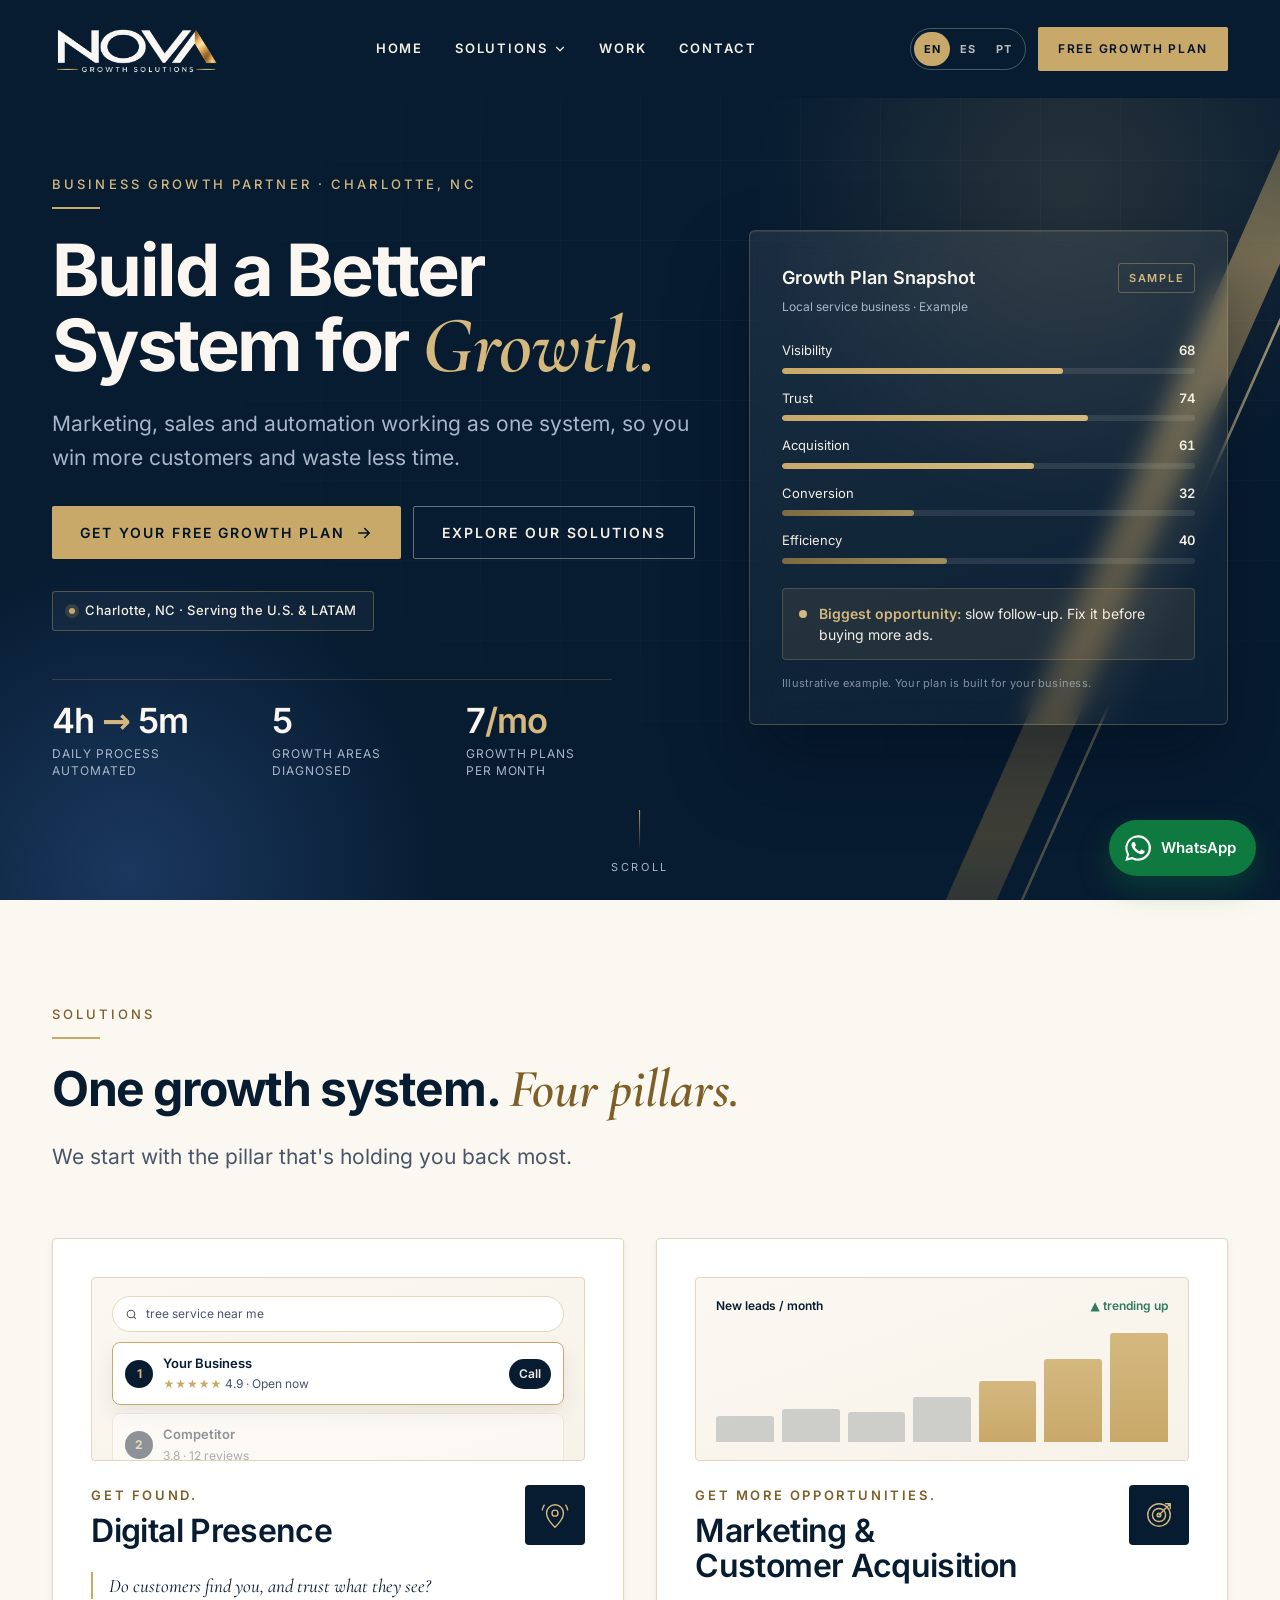
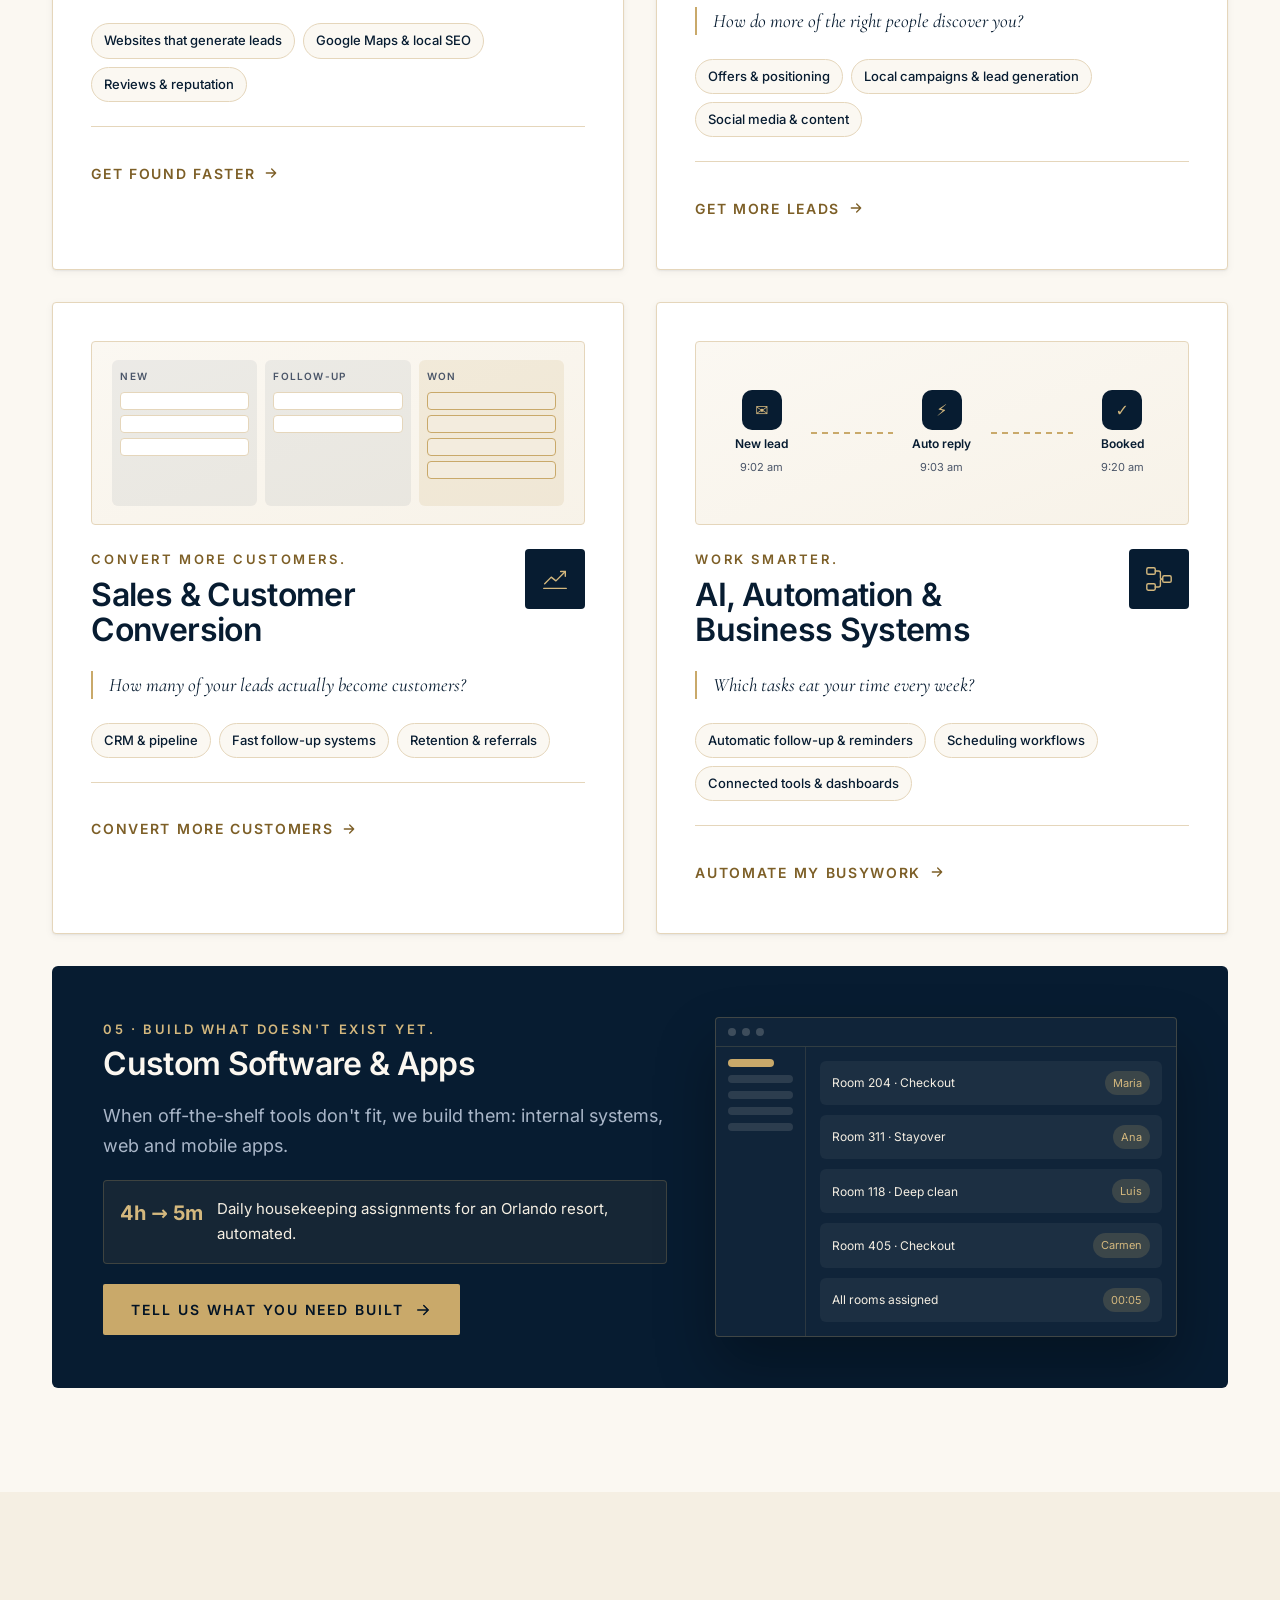
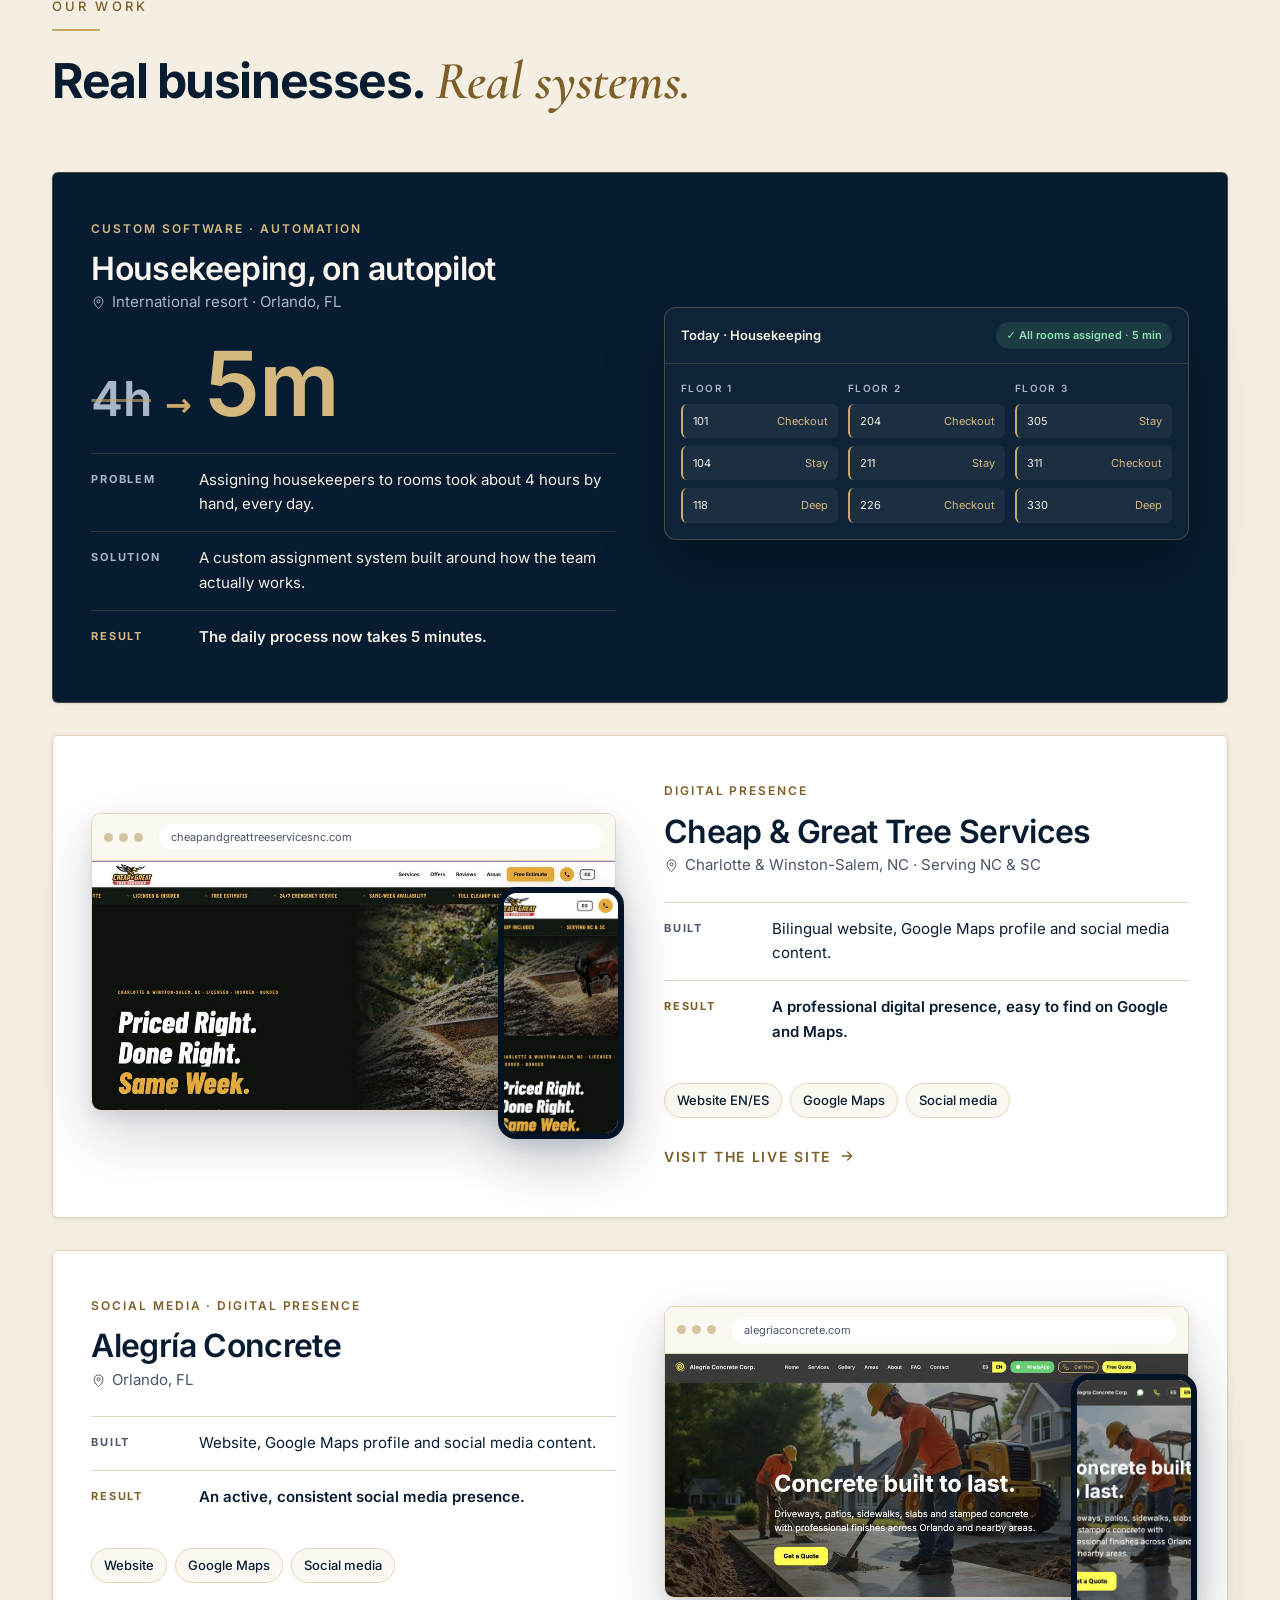
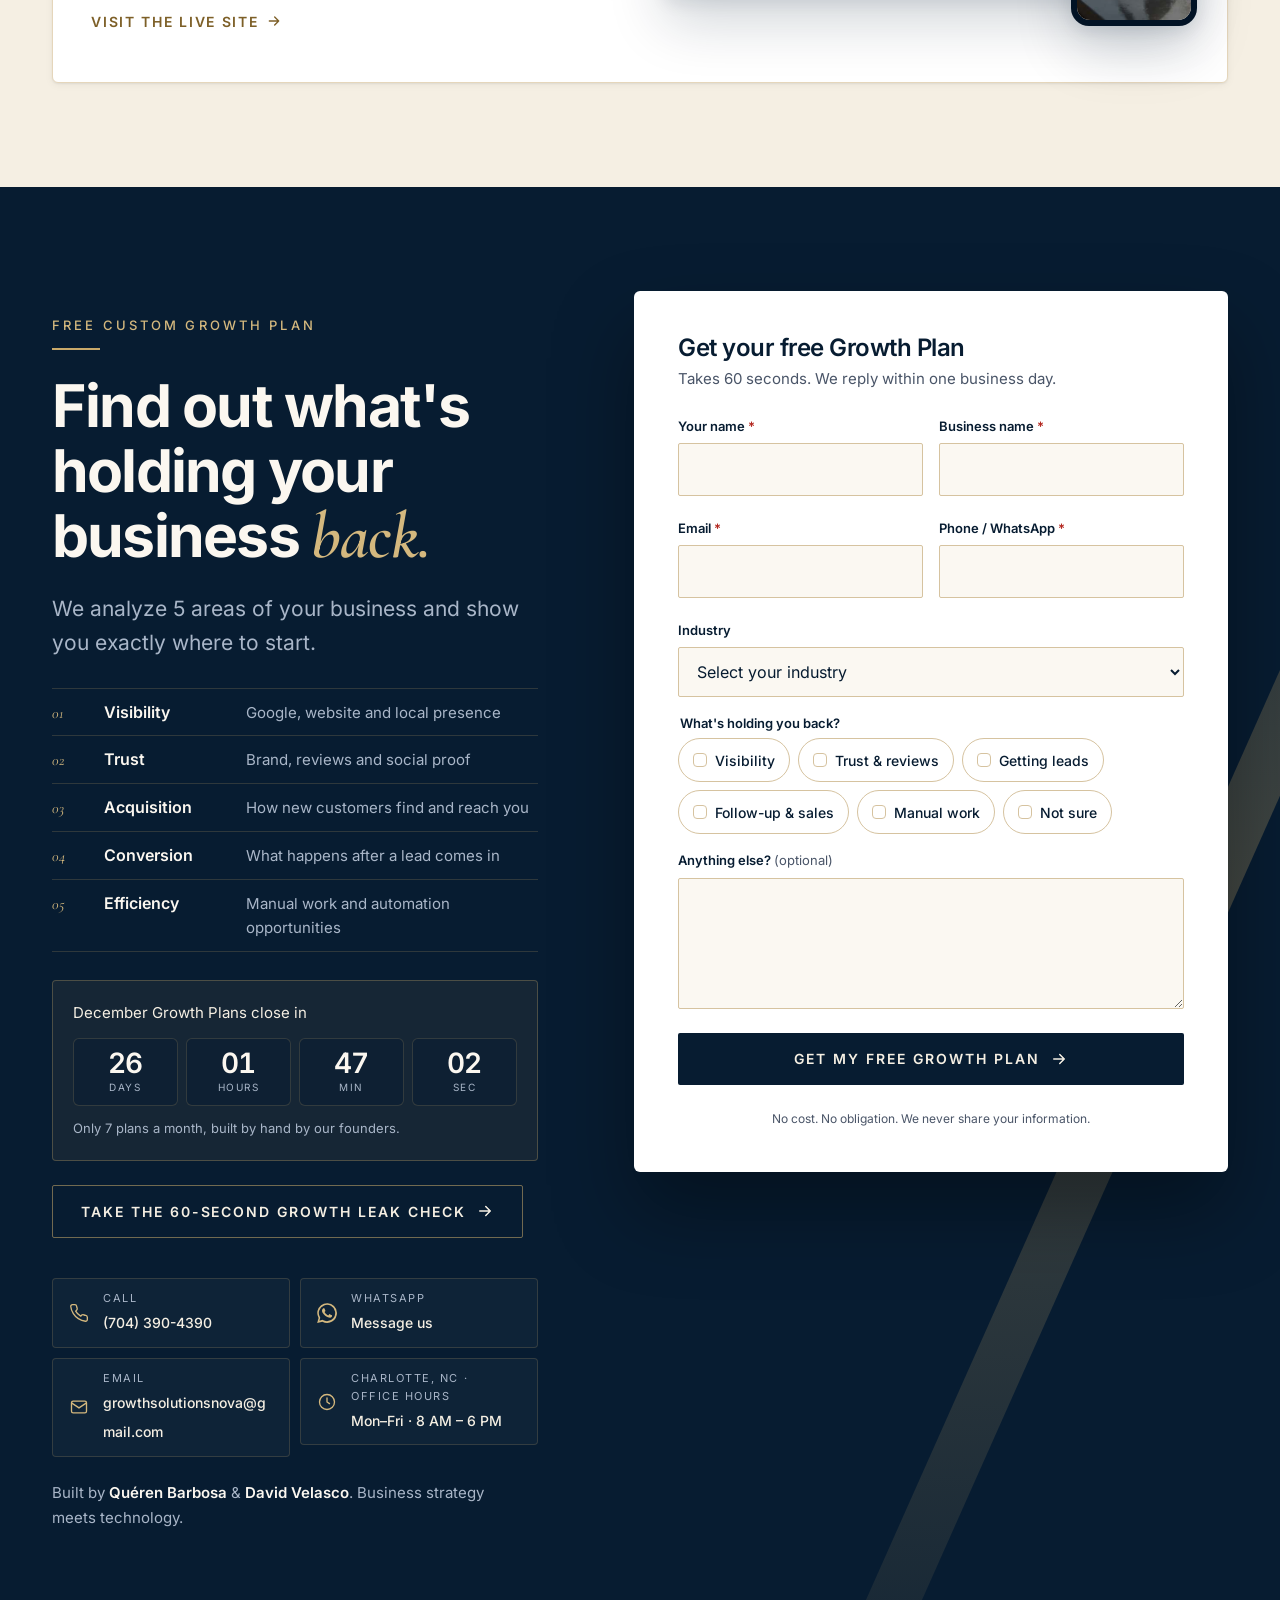
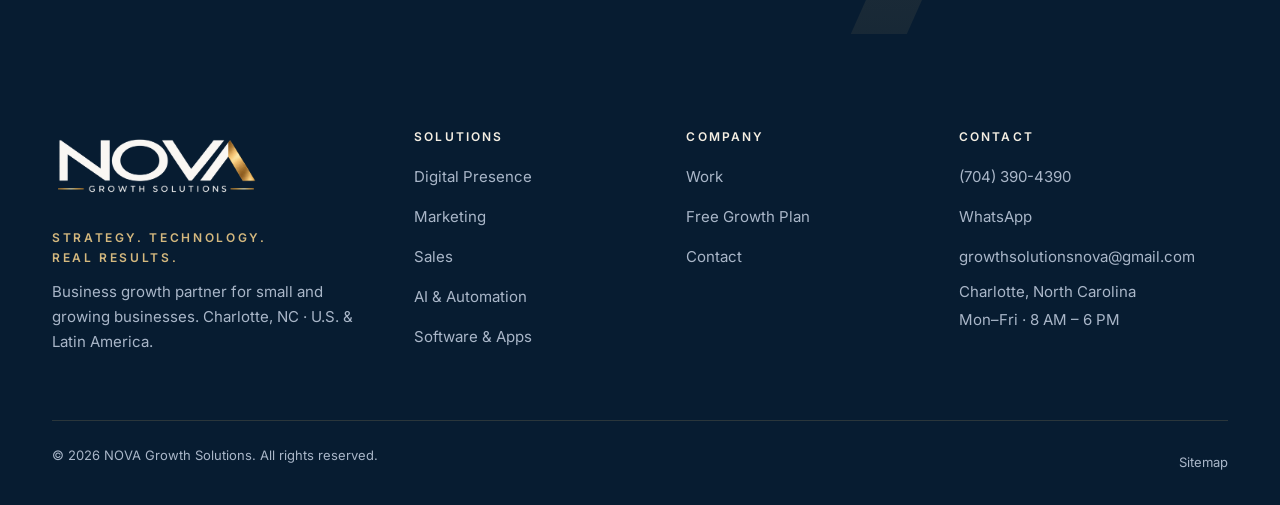
==== commit f36a668f: "Add files via upload" ====
--- a/index.html
+++ b/index.html
@@ -11,7 +11,7 @@
 <meta name="keywords" content="business growth partner, small business marketing Charlotte NC, website design Charlotte NC, local SEO Charlotte, marketing agency Charlotte NC, business automation Charlotte, Google Business Profile optimization Charlotte, CRM setup for small business, small business growth consulting, marketing for home service businesses, contractor marketing agency, lead follow-up automation, AI automation for small business, custom software for small business, free growth plan">
 <meta name="author" content="NOVA Growth Solutions">
 <meta name="robots" content="index, follow, max-image-preview:large">
-<meta name="theme-color" content="#0B2545">
+<meta name="theme-color" content="#071C31">
 <meta name="color-scheme" content="light dark">
 <meta name="geo.region" content="US-NC">
 <meta name="geo.placename" content="Charlotte">
@@ -42,7 +42,7 @@
 <meta name="twitter:image" content="https://novagrowth.solutions/og-image.jpg">
 
 <!-- Favicon: gold "A" chevron from the NOVA wordmark (inline SVG, works offline) -->
-<link rel="icon" type="image/svg+xml" href="data:image/svg+xml,%3Csvg xmlns='http://www.w3.org/2000/svg' viewBox='0 0 64 64'%3E%3Crect width='64' height='64' rx='12' fill='%230B2545'/%3E%3Cpath d='M14 50 32 14l18 36h-8L32 30 22 50z' fill='%23C9A96A'/%3E%3C/svg%3E">
+<link rel="icon" type="image/svg+xml" href="data:image/svg+xml,%3Csvg xmlns='http://www.w3.org/2000/svg' viewBox='0 0 64 64'%3E%3Crect width='64' height='64' rx='12' fill='%23071C31'/%3E%3Cpath d='M14 50 32 14l18 36h-8L32 30 22 50z' fill='%23C9A96A'/%3E%3C/svg%3E">
 
 <!-- Fonts are embedded below (base64) so the site works offline:
      no preconnect / Google Fonts request needed. -->
@@ -252,7 +252,7 @@
 /* ============ DESIGN TOKENS ============ */
 :root{
   /* Brand palette */
-  --navy-900:#071A33; --navy-800:#0B2545; --navy-700:#10294D; --navy-600:#1C3A63; --navy-300:#A9B6C8;
+  --navy-900:#021325; --navy-800:#071C31; --navy-700:#0B2440; --navy-600:#17314F; --navy-300:#A9B6C8;
   --gold-700:#7D5F27; --gold-500:#C9A96A; --gold-400:#D4B87E; --gold-200:#E9DCBF;
   --taupe:#E5D6BB; --sand:#F5EFE3; --white:#FFFFFF; --slate:#4A5568;
   --success:#2F7D5B; --error:#B3261E;
@@ -287,9 +287,9 @@
 
   /* Shape & depth */
   --r-sm:2px; --r-md:4px; --r-lg:6px; --r-pill:3px;
-  --shadow-1:0 1px 2px rgba(11,37,69,.06),0 2px 8px rgba(11,37,69,.05);
-  --shadow-2:0 8px 24px rgba(11,37,69,.10),0 2px 6px rgba(11,37,69,.06);
-  --shadow-3:0 24px 56px rgba(11,37,69,.18),0 6px 16px rgba(11,37,69,.08);
+  --shadow-1:0 1px 2px rgba(7,28,49,.06),0 2px 8px rgba(7,28,49,.05);
+  --shadow-2:0 8px 24px rgba(7,28,49,.10),0 2px 6px rgba(7,28,49,.06);
+  --shadow-3:0 24px 56px rgba(7,28,49,.18),0 6px 16px rgba(7,28,49,.08);
 
   /* Motion */
   --ease:cubic-bezier(.2,.7,.2,1);
@@ -299,11 +299,11 @@
 /* Dark mode: automatic by system preference */
 @media (prefers-color-scheme:dark){
   :root{
-    --bg:var(--navy-900); --surface:var(--navy-700); --surface-2:#0C2242;
+    --bg:var(--navy-900); --surface:var(--navy-700); --surface-2:#0A2038;
     --text:var(--sand); --text-muted:var(--navy-300);
     --accent:var(--gold-500); --accent-text:var(--gold-400);
     --border:var(--navy-600); --border-strong:#2A4B78;
-    --inverse-bg:#0A1F3C; --inverse-text:var(--sand); --inverse-muted:var(--navy-300); --inverse-accent:var(--gold-400);
+    --inverse-bg:#0A2139; --inverse-text:var(--sand); --inverse-muted:var(--navy-300); --inverse-accent:var(--gold-400);
     --shadow-1:0 1px 2px rgba(0,0,0,.3),0 2px 8px rgba(0,0,0,.2);
     --shadow-2:0 8px 24px rgba(0,0,0,.35),0 2px 6px rgba(0,0,0,.25);
     --shadow-3:0 24px 56px rgba(0,0,0,.5),0 6px 16px rgba(0,0,0,.3);
@@ -506,7 +506,7 @@
 
 /* ============ HERO ============ */
 .hero{position:relative;min-height:100svh;display:flex;align-items:center;padding-top:clamp(120px,14vh,160px);padding-bottom:clamp(64px,8vh,96px);background:var(--navy-800);color:var(--sand);overflow:hidden;isolation:isolate}
-@media (prefers-color-scheme:dark){.hero{background:#081E3A}}
+@media (prefers-color-scheme:dark){.hero{background:#051A2E}}
 .hero__bg{position:absolute;inset:0;z-index:-1;pointer-events:none}
 .hero__glow{position:absolute;width:900px;height:900px;right:-240px;top:-260px;background:radial-gradient(closest-side,rgba(201,169,106,.16),transparent 70%)}
 .hero__glow--2{left:-320px;bottom:-420px;top:auto;right:auto;background:radial-gradient(closest-side,rgba(28,58,99,.9),transparent 70%)}
@@ -751,7 +751,7 @@
 @media (prefers-color-scheme:dark){.checks li::before{background-image:url("data:image/svg+xml,%3Csvg xmlns='http://www.w3.org/2000/svg' viewBox='0 0 20 20'%3E%3Cpath d='m6 10.5 2.5 2.5L14 7.5' fill='none' stroke='%23D4B87E' stroke-width='1.8' stroke-linecap='round' stroke-linejoin='round'/%3E%3C/svg%3E")}}
 .pillar__foot{padding-top:var(--s-3);border-top:1px solid var(--border);margin-top:auto}
 
-@media (prefers-color-scheme:dark){.flow,.software{border:1px solid rgba(201,169,106,.22);background:#0B2243}.pillar__icon{background:rgba(201,169,106,.1)}}
+@media (prefers-color-scheme:dark){.flow,.software{border:1px solid rgba(201,169,106,.22);background:#081F38}.pillar__icon{background:rgba(201,169,106,.1)}}
 
 /* ============ MINI VISUALS (problem + pillars) ============ */
 .pvis{position:relative;height:120px;display:grid;align-content:center;border-radius:var(--r-md);background:var(--surface-2);border:1px solid var(--border);overflow:hidden;padding:16px;font-size:.75rem;color:var(--text)}
@@ -790,7 +790,7 @@
 /* google result */
 .gsearch{display:flex;align-items:center;gap:8px;padding:7px 12px;border-radius:99px;background:var(--surface);border:1px solid var(--border);margin-bottom:10px;color:var(--text-muted)}
 .gsearch svg{width:13px;height:13px}
-.gres{display:grid;grid-template-columns:auto 1fr auto;gap:10px;align-items:center;padding:10px 12px;border-radius:8px;background:var(--surface);border:1px solid var(--gold-500);box-shadow:0 8px 20px rgba(11,37,69,.08)}
+.gres{display:grid;grid-template-columns:auto 1fr auto;gap:10px;align-items:center;padding:10px 12px;border-radius:8px;background:var(--surface);border:1px solid var(--gold-500);box-shadow:0 8px 20px rgba(7,28,49,.08)}
 .gres__pin{width:28px;height:28px;border-radius:50%;display:grid;place-items:center;background:var(--navy-800);color:var(--gold-400);font-weight:700}
 .gres__name{font-weight:600;font-size:.8125rem}
 .gres__btn{padding:5px 10px;border-radius:99px;background:var(--navy-800);color:var(--sand);font-weight:600}
@@ -972,7 +972,7 @@
 .cmp__vs span{width:56px;height:56px;border-radius:50%;display:grid;place-items:center;border:1px solid rgba(201,169,106,.4);font-family:var(--font-serif);font-style:italic;font-size:1.25rem;color:var(--gold-400);background:var(--inverse-bg)}
 .hub{position:relative;display:grid;place-items:center;aspect-ratio:1/1;max-width:340px;width:100%;margin:8px auto 0}
 .hub svg{position:absolute;inset:0;width:100%;height:100%;overflow:visible}
-.hub__core{position:relative;z-index:1;width:34%;aspect-ratio:1;border-radius:50%;display:grid;place-items:center;background:var(--navy-800);border:1px solid var(--gold-500);box-shadow:0 0 0 10px rgba(201,169,106,.1),0 16px 32px rgba(11,37,69,.25)}
+.hub__core{position:relative;z-index:1;width:34%;aspect-ratio:1;border-radius:50%;display:grid;place-items:center;background:var(--navy-800);border:1px solid var(--gold-500);box-shadow:0 0 0 10px rgba(201,169,106,.1),0 16px 32px rgba(7,28,49,.25)}
 .hub__core img{display:block;width:78%;height:auto}
 .hub__node{position:absolute;transform:translate(-50%,-50%);padding:7px 12px;border-radius:var(--r-pill);background:var(--navy-700);border:1px solid rgba(201,169,106,.4);font-size:.75rem;font-weight:600;color:var(--sand);white-space:nowrap;z-index:1}
 .js .hub__spokes line{stroke-dasharray:4 6;animation:dash 18s linear infinite}
@@ -987,7 +987,7 @@
 
 /* Why NOVA on Sand (light) */
 .why-light .cmp--old{border-color:var(--border-strong);background:var(--surface)}
-.why-light .cmp--new{background:var(--navy-800);box-shadow:0 30px 60px rgba(11,37,69,.22)}
+.why-light .cmp--new{background:var(--navy-800);box-shadow:0 30px 60px rgba(7,28,49,.22)}
 .why-light .cmp--old .cmp__label{color:var(--text-muted)}
 .why-light .cmp--old h3{color:var(--text)}
 .why-light .cmp--old .vendors li{background:var(--surface-2);border-color:var(--border);color:var(--text)}
@@ -997,7 +997,7 @@
 .why-light .why__grid .card:hover{background:var(--surface);border-color:var(--border-strong);box-shadow:var(--shadow-3)}
 .why-light .why__grid h3{color:var(--text)}.why-light .why__grid p{color:var(--text-muted)}
 .why-light .why__icon{background:var(--navy-800);color:var(--gold-400)}
-@media (prefers-color-scheme:dark){.why-light .cmp--new{background:#0B2243;border:1px solid rgba(201,169,106,.45)}}
+@media (prefers-color-scheme:dark){.why-light .cmp--new{background:#081F38;border:1px solid rgba(201,169,106,.45)}}
 
 /* ============ PROCESS ============ */
 .steps{list-style:none;padding:0;position:relative;display:grid;gap:var(--s-4)}
